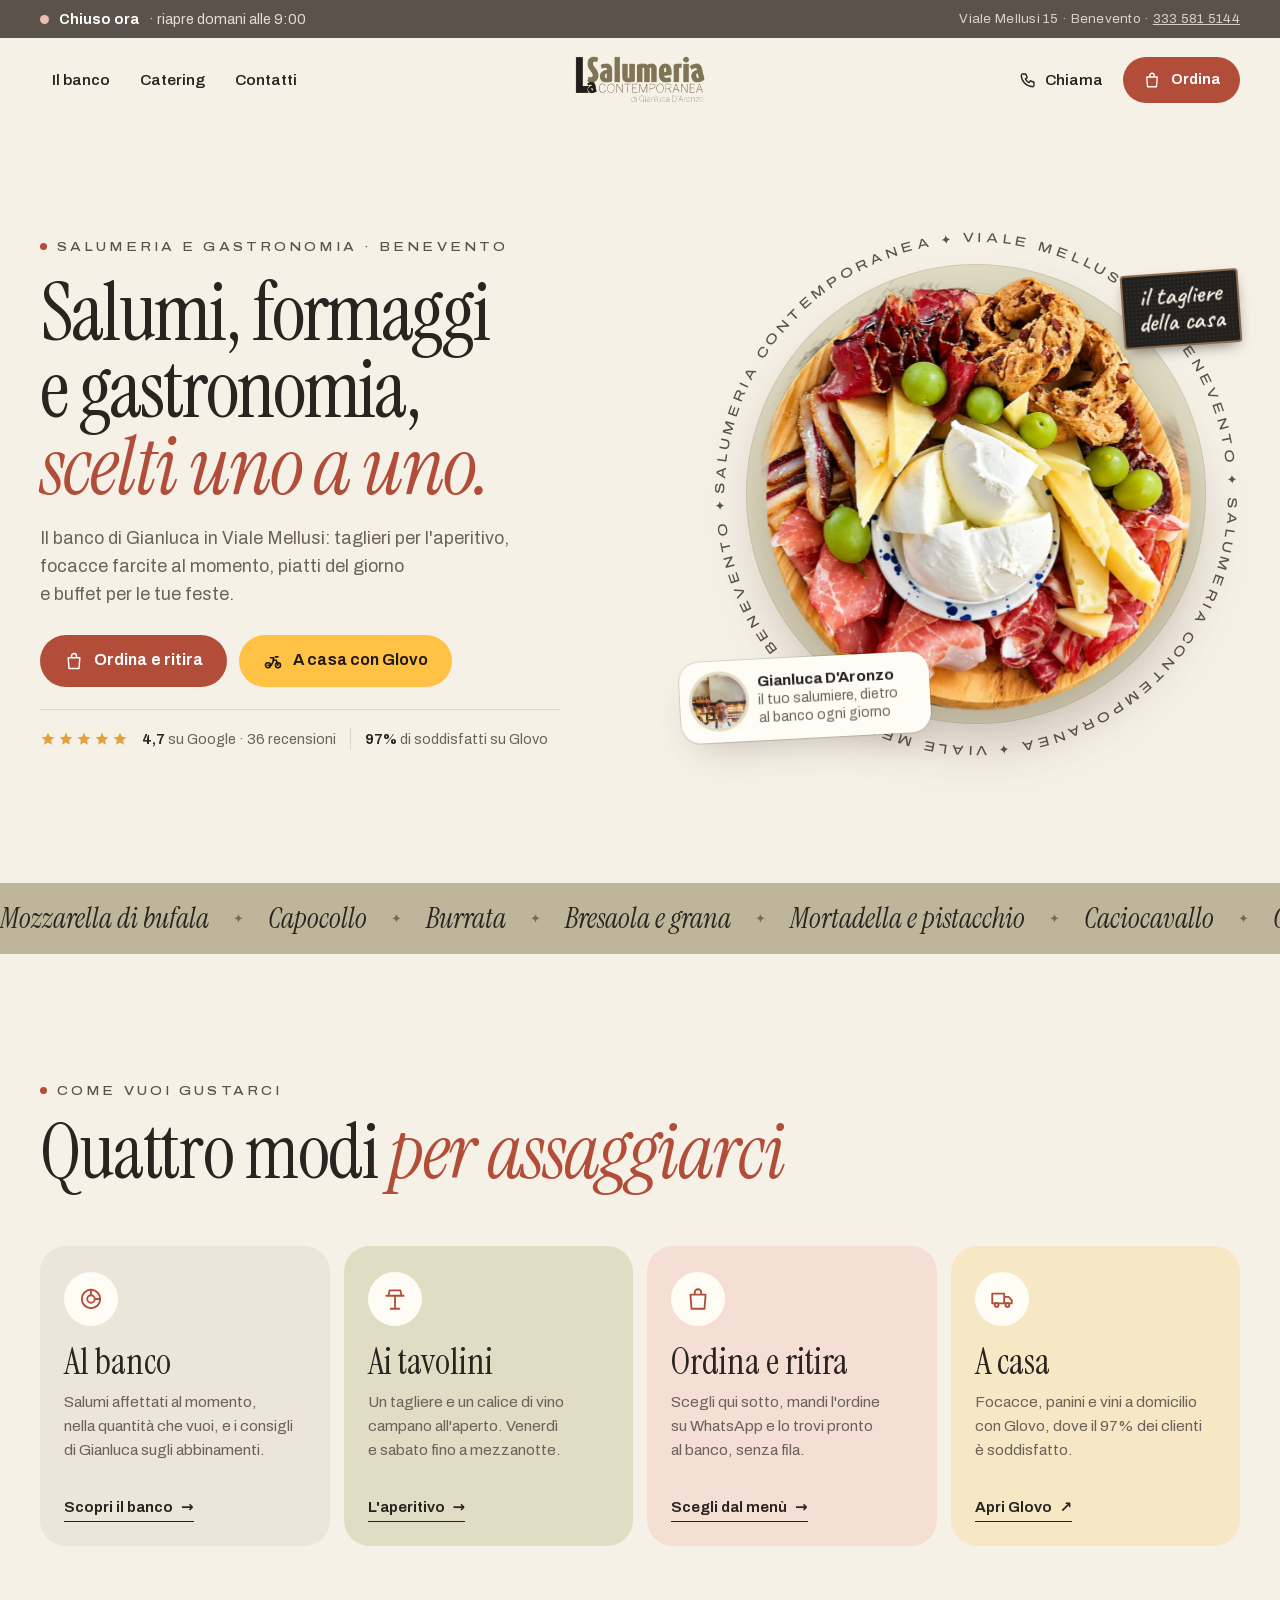
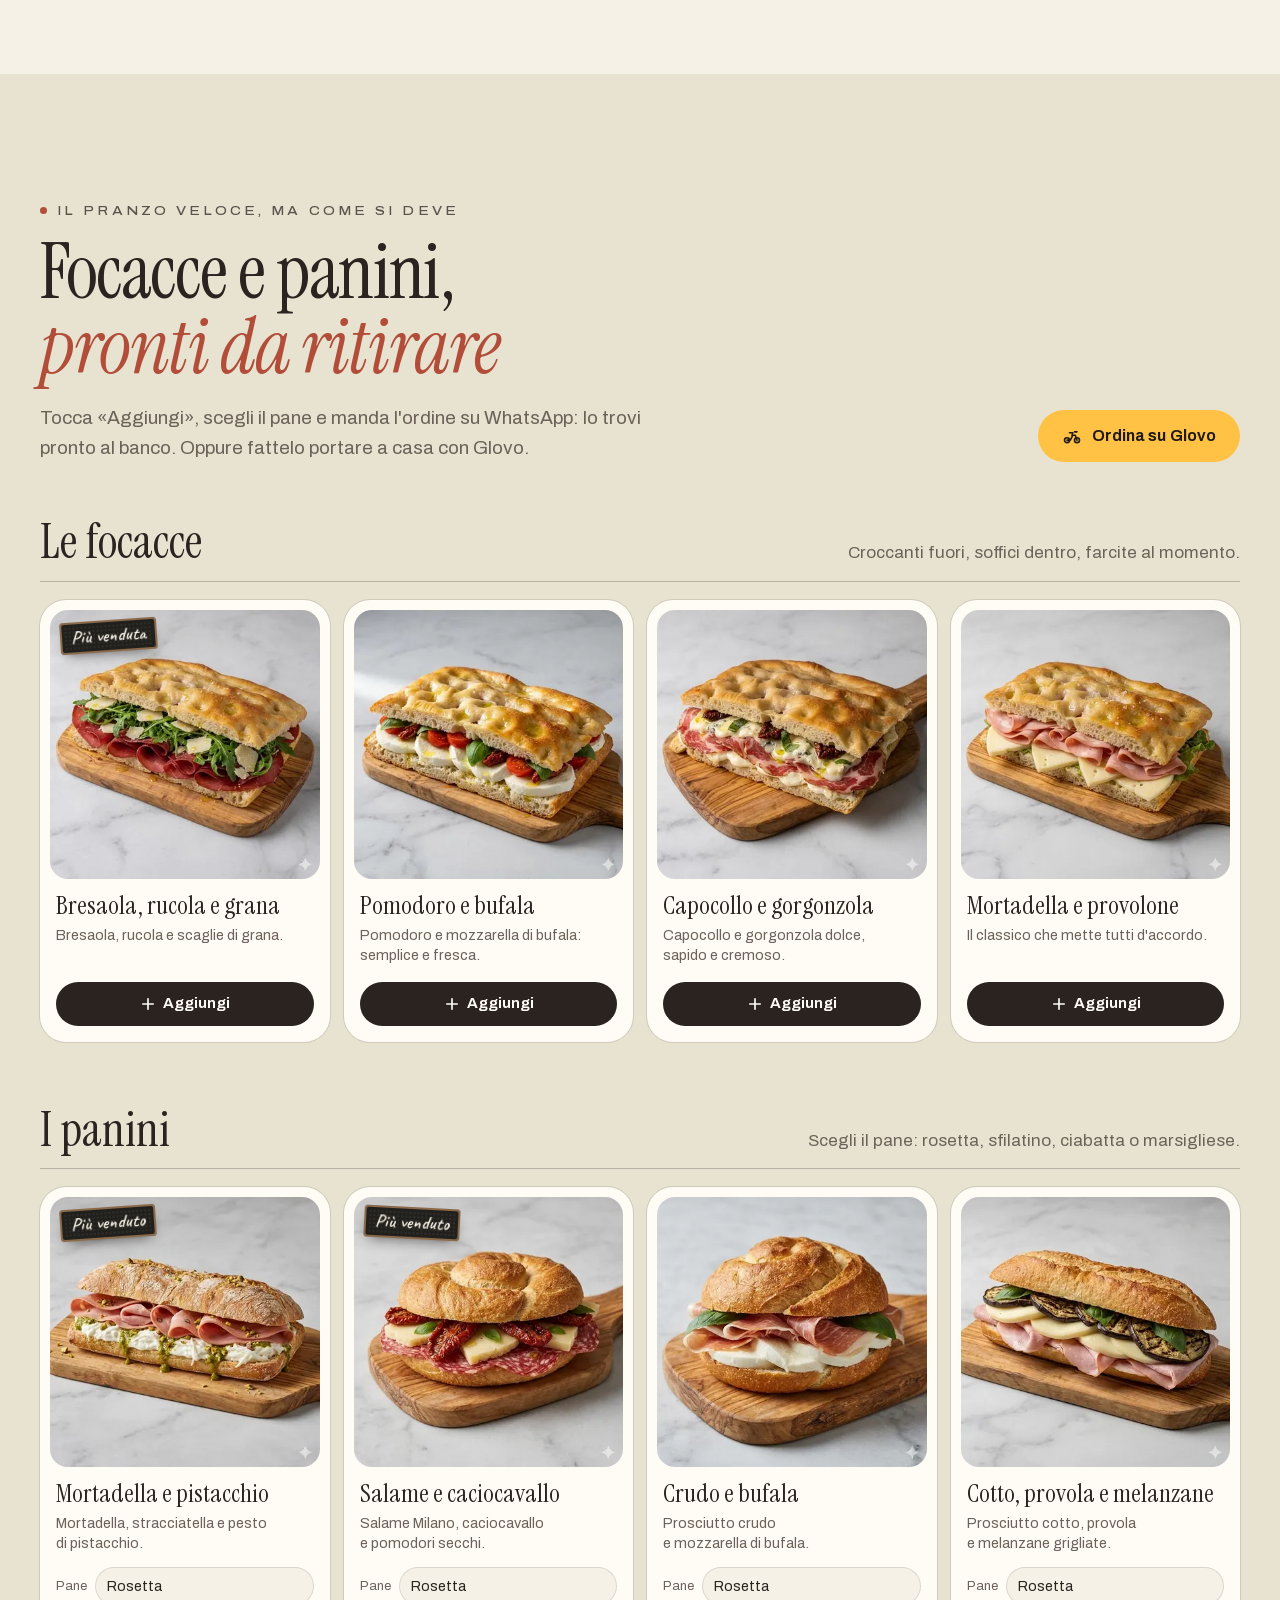
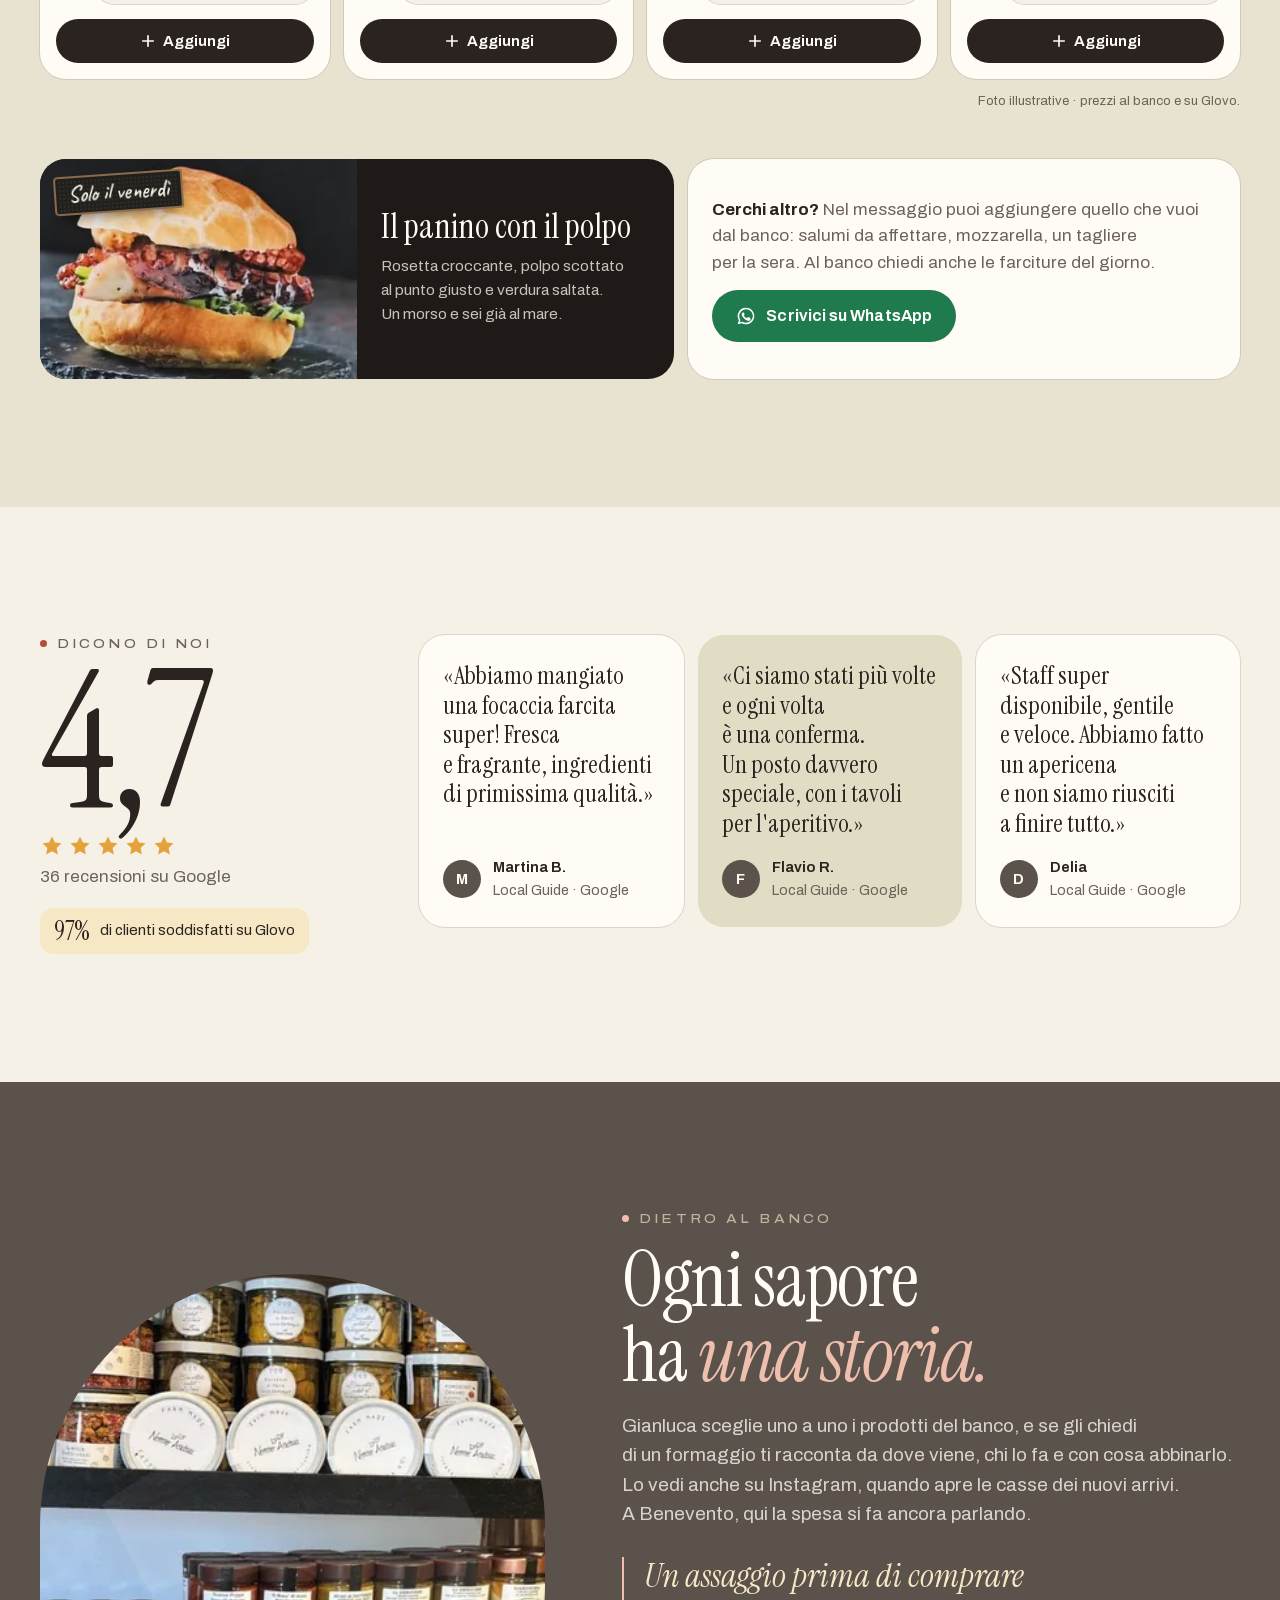
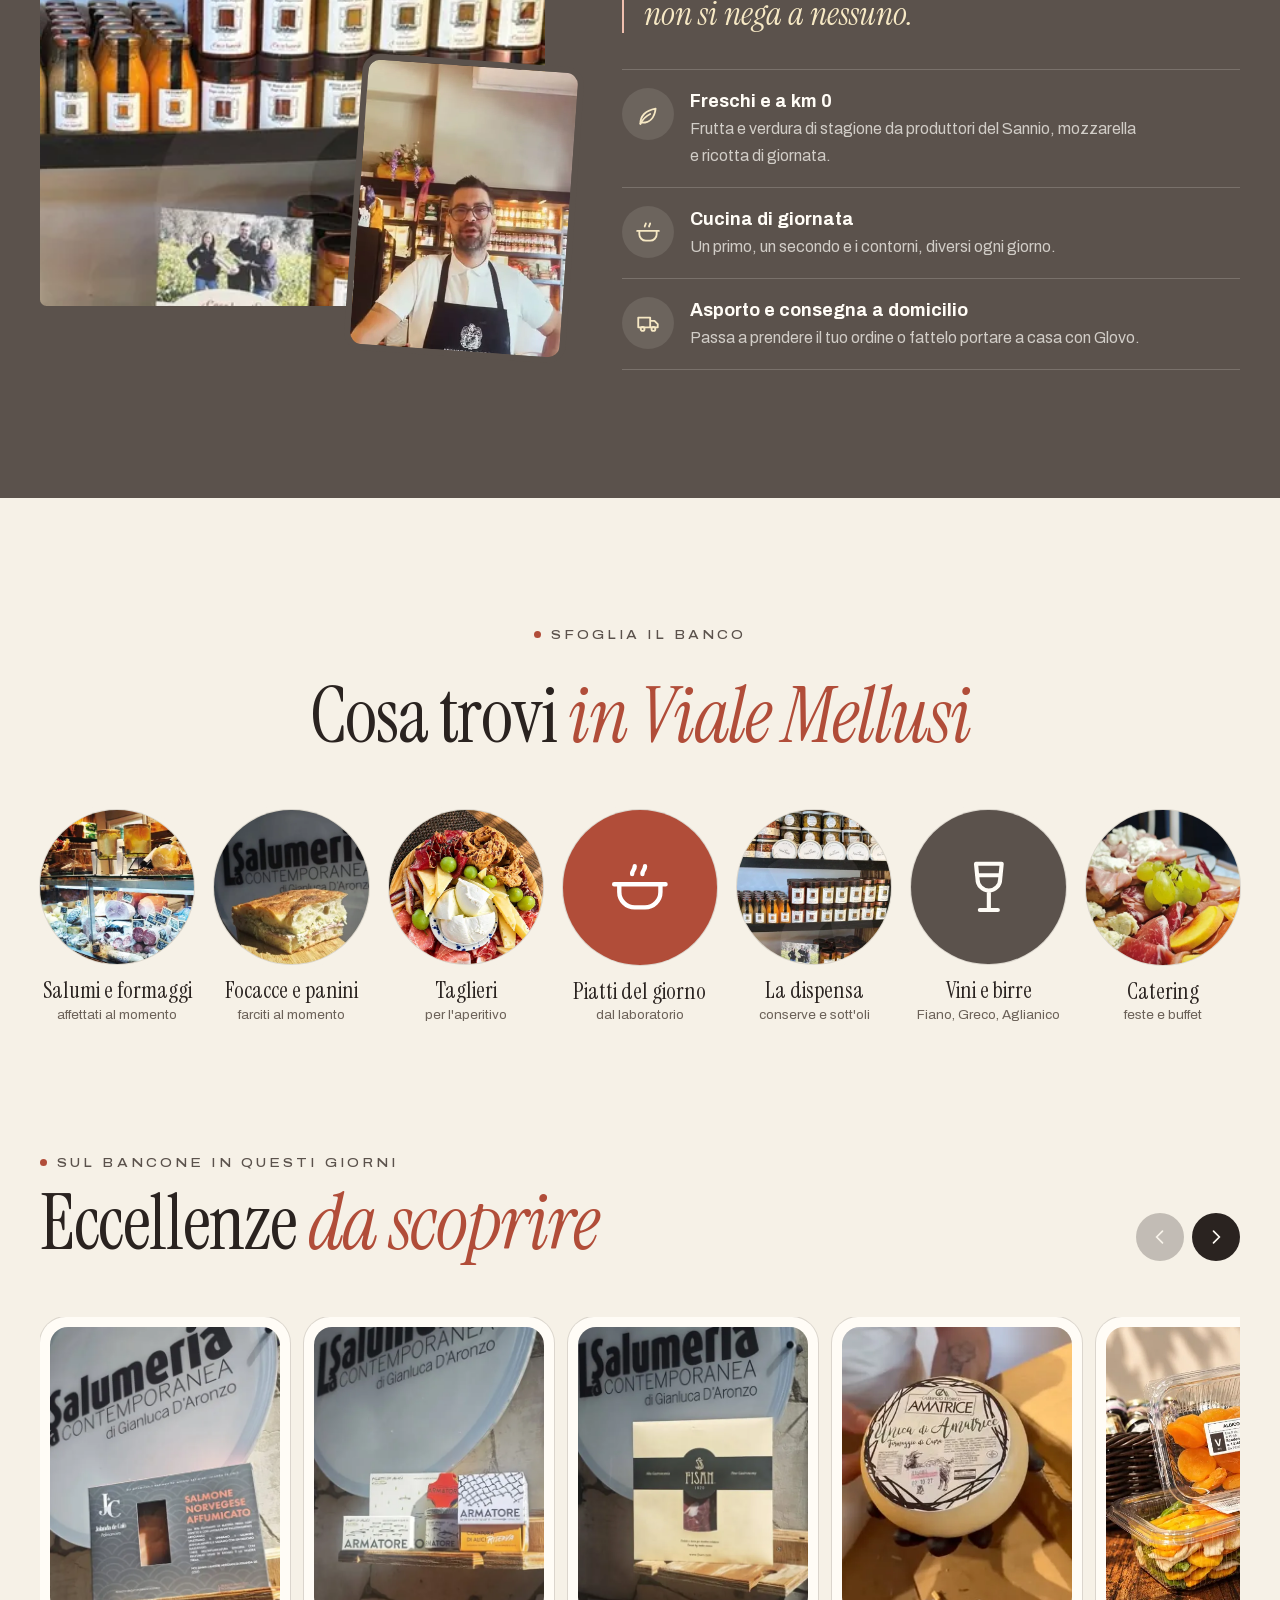
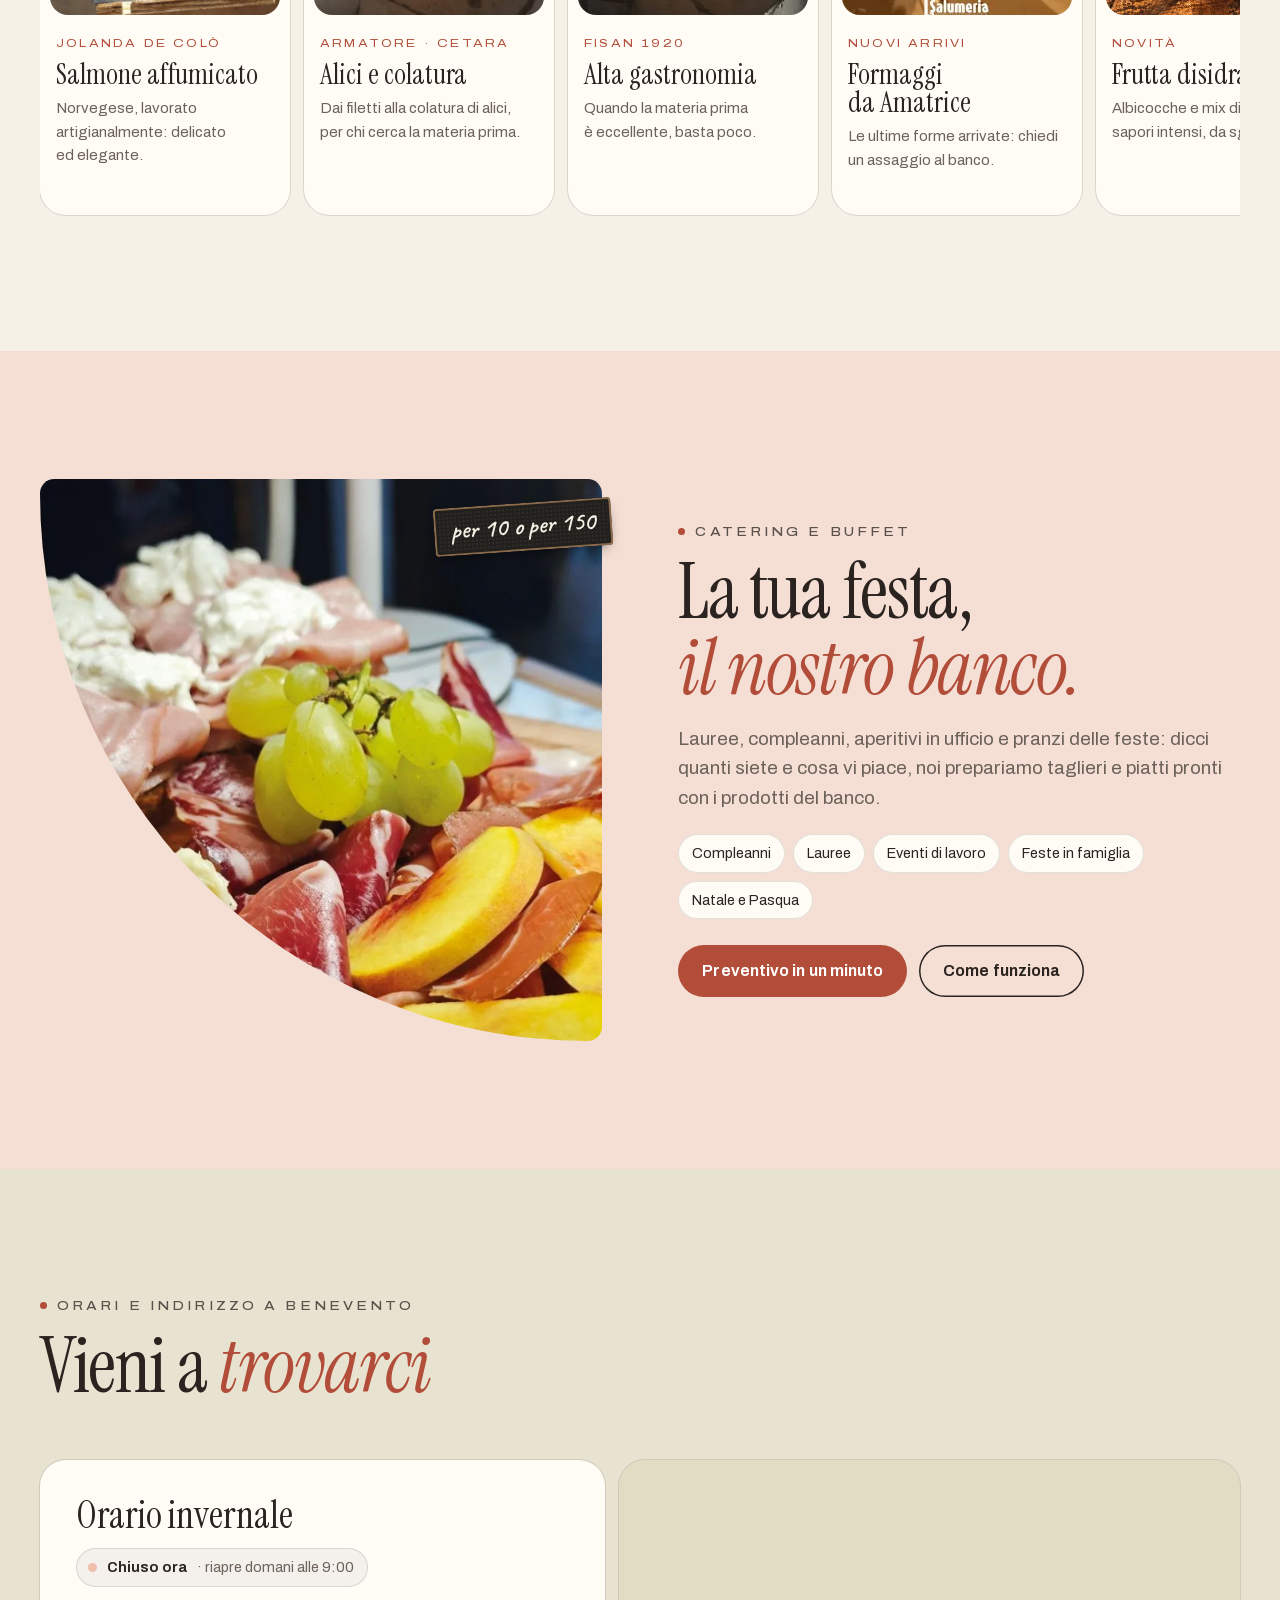
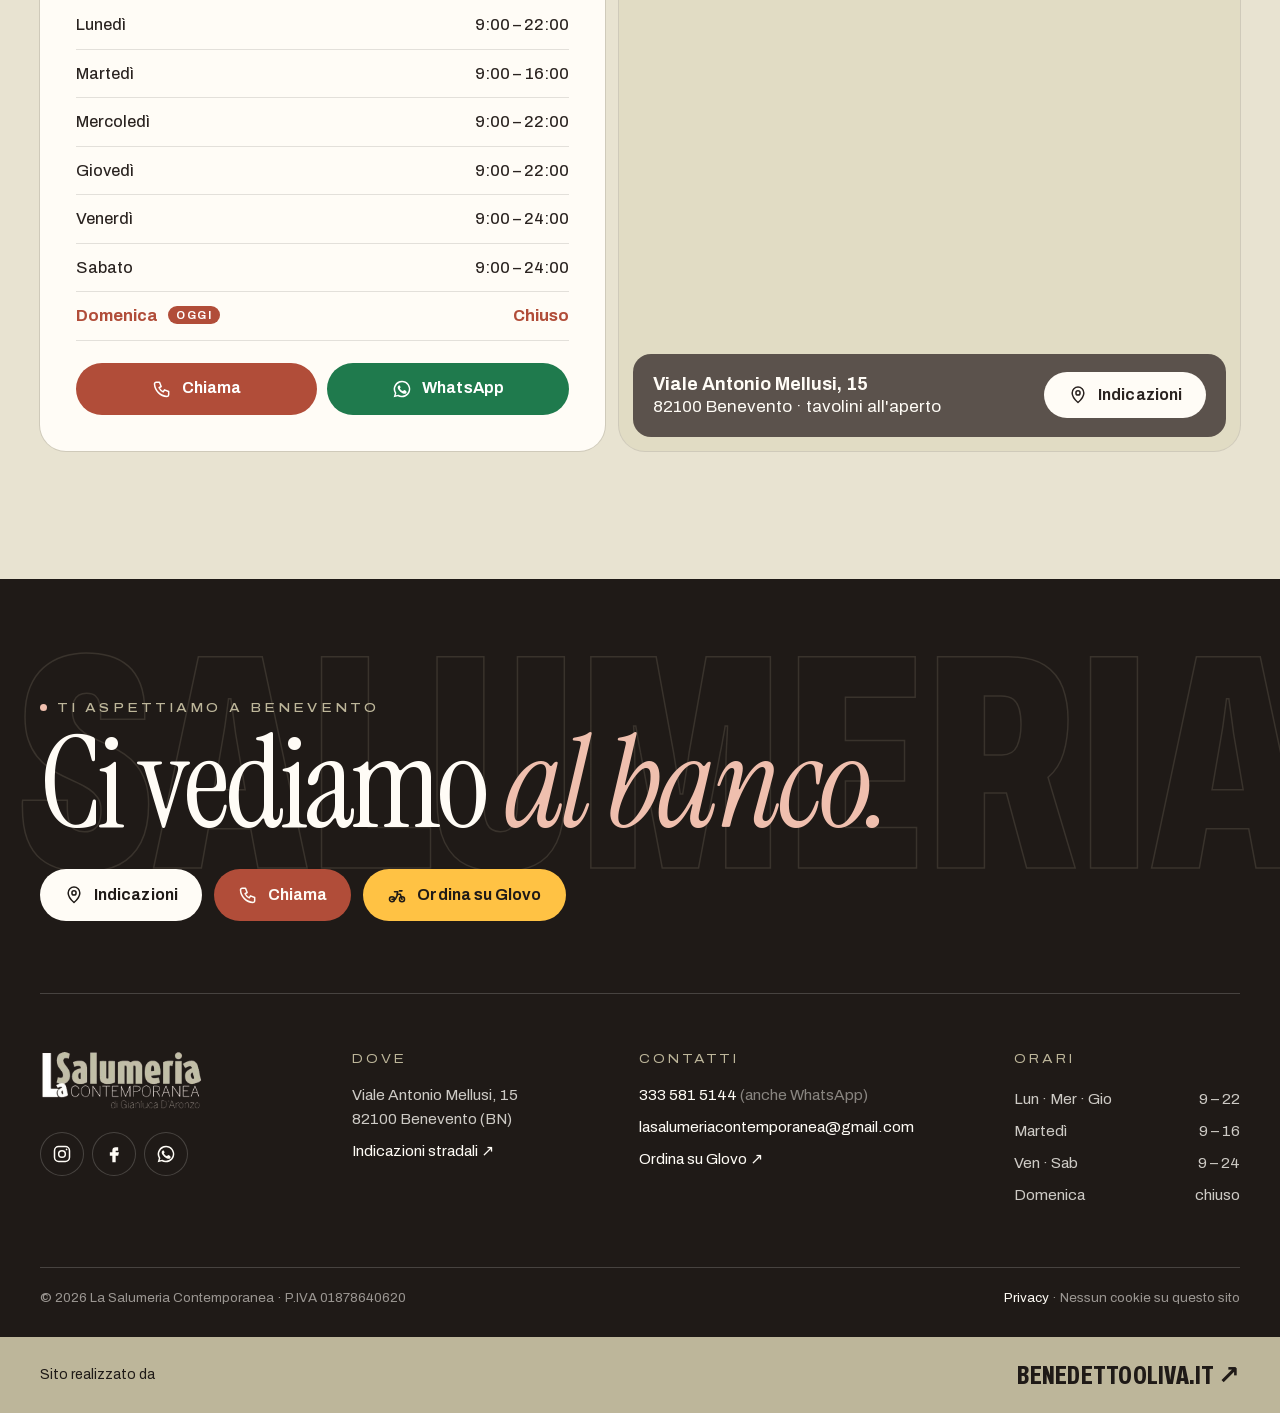
==== index.html @ b15a6ef4 "Anteprima del nuovo sito, versione 2" ====
<!doctype html> <html lang="it" class="no-js"> <head> <meta charset="utf-8"> <meta name="viewport" content="width=device-width,initial-scale=1,viewport-fit=cover"> <title>La&nbsp;Salumeria Contemporanea · Salumi, formaggi e&nbsp;gastronomia a&nbsp;Benevento</title> <meta name="description" content="Salumeria e gastronomia in Viale Mellusi 15 a Benevento: salumi e formaggi selezionati, focacce farcite al momento, taglieri per l'aperitivo, catering e buffet. Ordina e ritira, o ricevi a casa con Glovo."> <meta name="robots" content="noindex, nofollow"> <meta name="theme-color" content="#5b524c"> <meta property="og:type" content="website"> <meta property="og:locale" content="it_IT"> <meta property="og:site_name" content="La Salumeria Contemporanea"> <meta property="og:title" content="La Salumeria Contemporanea · Salumi, formaggi e gastronomia a Benevento"> <meta property="og:description" content="Salumeria e gastronomia in Viale Mellusi 15 a Benevento: salumi e formaggi selezionati, focacce farcite al momento, taglieri per l'aperitivo, catering e buffet. Ordina e ritira, o ricevi a casa con Glovo."> <meta property="og:image" content="assets/tagliere-900.webp"> <link rel="icon" href="favicon.png" type="image/png"> <link rel="apple-touch-icon" href="apple-touch-icon.png"> <link rel="preload" href="assets/archivo.woff2" as="font" type="font/woff2" crossorigin> <link rel="preload" href="assets/instrument-regular.woff2" as="font" type="font/woff2" crossorigin> <link rel="preload" href="assets/instrument-italic.woff2" as="font" type="font/woff2" crossorigin> <link rel="preload" as="image" href="assets/tagliere-tondo-1000.webp" imagesrcset="assets/tagliere-tondo-560.webp 560w, assets/tagliere-tondo-1000.webp 1000w" imagesizes="(max-width: 900px) 92vw, 620px"> <link rel="stylesheet" href="styles.css?v=2"> <script>var d=document.documentElement;d.className="js";try{sessionStorage.getItem("lsc-intro")&&!/[?&]intro=1/.test(location.search)||matchMedia("(prefers-reduced-motion: reduce)").matches||(d.className="js intro")}catch(e){}</script> <script type="application/ld+json"> {
    "@context": "https://schema.org",
    "@type": "FoodEstablishment",
    "name": "La Salumeria Contemporanea",
    "alternateName": "La Salumeria Contemporanea di Gianluca D'Aronzo",
    "description": "Salumeria e gastronomia a Benevento: salumi e formaggi selezionati, focacce farcite, taglieri per l'aperitivo, piatti del giorno, catering e buffet.",
    "image": "assets/tagliere-900.webp",
    "telephone": "+39 333 581 5144",
    "email": "lasalumeriacontemporanea@gmail.com",
    "address": { "@type": "PostalAddress", "streetAddress": "Viale Antonio Mellusi, 15", "postalCode": "82100", "addressLocality": "Benevento", "addressRegion": "BN", "addressCountry": "IT" },
    "geo": { "@type": "GeoCoordinates", "latitude": 41.128835, "longitude": 14.7864963 },
    "hasMap": "https://www.google.com/maps?cid=1117693368037025932",
    "servesCuisine": ["Salumi e formaggi", "Gastronomia", "Focacce e panini"],
    "priceRange": "€€",
    "openingHoursSpecification": [
      { "@type": "OpeningHoursSpecification", "dayOfWeek": ["Monday", "Wednesday", "Thursday"], "opens": "09:00", "closes": "22:00" },
      { "@type": "OpeningHoursSpecification", "dayOfWeek": "Tuesday", "opens": "09:00", "closes": "16:00" },
      { "@type": "OpeningHoursSpecification", "dayOfWeek": ["Friday", "Saturday"], "opens": "09:00", "closes": "23:59" }
    ],
    "sameAs": ["https://www.instagram.com/la_salumeria_contemporanea/", "https://www.facebook.com/p/La-Salumeria-Contemporanea-61577723782748/", "https://glovoapp.com/it/it/benevento/stores/la-salumeria-contemporanea-bvt"],
    "vatID": "IT01878640620"
  } </script> </head> <body> <div class="intro-velo" aria-hidden="true"> <div class="fette"><i style="--n:0"></i><i style="--n:1"></i><i style="--n:2"></i><i style="--n:3"></i><i style="--n:4"></i><i style="--n:5"></i><i style="--n:6"></i></div> <div class="scena"> <div class="lama"><img src="assets/tagliere-tondo-560.webp" width="560" height="564" alt=""></div> <p class="marchio"><span class="stretto">Salumeria</span><span class="largo">Contemporanea</span></p> </div> </div> <a class="salta" href="#contenuto">Vai al&nbsp;contenuto</a> <div class="annuncio"> <div class="contenitore annuncio-riga"> <p class="stato" data-stato>Viale Mellusi 15,&nbsp;Benevento</p> <p class="annuncio-dx">Viale Mellusi 15 · Benevento · <a href="tel:+393335815144">333 581&nbsp;5144</a></p> </div> </div> <header class="testata"> <div class="contenitore testata-riga"> <nav aria-label="Principale"><ul class="menu"><li><a href="banco.html">Il&nbsp;banco</a></li><li><a href="catering.html">Catering</a></li><li><a href="contatti.html">Contatti</a></li></ul></nav> <a class="logo" href="index.html" aria-label="La Salumeria Contemporanea, torna alla home"><img src="assets/logo-scuro.webp" width="464" height="176" alt="La Salumeria Contemporanea di Gianluca D'Aronzo"></a> <div class="testata-azioni"> <a class="testata-tel" href="tel:+393335815144"><svg viewBox="0 0 24 24" fill="none" stroke="currentColor" stroke-width="1.8" stroke-linecap="round" stroke-linejoin="round" aria-hidden="true"><path d="M5 4h4l2 5-2.5 1.5a11 11 0 0 0 5 5L15 13l5 2v4a2 2 0 0 1-2 2A16 16 0 0 1 3 6a2 2 0 0 1 2-2"/></svg><span>Chiama</span></a> <a class="btn btn-prosciutto btn-ordina" href="#ordina"><svg viewBox="0 0 24 24" fill="none" stroke="currentColor" stroke-width="1.7" stroke-linecap="round" stroke-linejoin="round" aria-hidden="true"><path d="M5 8h14l-1 13H6L5 8ZM9 8V6a3 3 0 0 1 6 0v2"/></svg>Ordina</a> <button class="apri-menu" type="button" aria-expanded="false" aria-controls="tendina" aria-label="Apri il menù"><i></i></button> </div> </div> </header> <div class="tendina" id="tendina"> <a class="voce" href="index.html">Home<small>si&nbsp;comincia</small></a><a class="voce" href="banco.html">Il&nbsp;banco<small>salumi, formaggi,&nbsp;cantina</small></a><a class="voce" href="catering.html">Catering<small>feste e&nbsp;buffet</small></a><a class="voce" href="contatti.html">Contatti<small>orari&nbsp;e&nbsp;dove</small></a> <div class="azioni"> <a class="btn btn-prosciutto" href="tel:+393335815144"><svg viewBox="0 0 24 24" fill="none" stroke="currentColor" stroke-width="1.8" stroke-linecap="round" stroke-linejoin="round" aria-hidden="true"><path d="M5 4h4l2 5-2.5 1.5a11 11 0 0 0 5 5L15 13l5 2v4a2 2 0 0 1-2 2A16 16 0 0 1 3 6a2 2 0 0 1 2-2"/></svg>Chiama 333 581 5144</a> <a class="btn btn-whatsapp" href="https://wa.me/393335815144" target="_blank" rel="noopener"><svg viewBox="0 0 24 24" fill="currentColor" aria-hidden="true"><path d="M12 2a10 10 0 0 0-8.6 15.1L2 22l5-1.3A10 10 0 1 0 12 2Zm0 18.2a8.2 8.2 0 0 1-4.2-1.2l-.3-.2-3 .8.8-2.9-.2-.3A8.2 8.2 0 1 1 12 20.2Zm4.5-6.1c-.2-.1-1.5-.7-1.7-.8-.2-.1-.4-.1-.6.1l-.8 1c-.1.2-.3.2-.5.1a6.7 6.7 0 0 1-3.3-2.9c-.3-.4.2-.4.7-1.3.1-.2 0-.3 0-.4l-.8-1.8c-.2-.5-.4-.4-.6-.4h-.5a1 1 0 0 0-.7.3 3 3 0 0 0-.9 2.2 5.2 5.2 0 0 0 1.1 2.8 11.9 11.9 0 0 0 4.6 4c1.7.7 2.3.8 3.2.7.5-.1 1.5-.6 1.7-1.2.2-.6.2-1.1.2-1.2-.1-.1-.2-.2-.5-.3Z"/></svg>Scrivici su&nbsp;WhatsApp</a> </div> </div> <main id="contenuto"> <section class="hero" aria-labelledby="titolo-hero"> <div class="contenitore hero-griglia"> <div class="hero-testa"> <p class="occhiello" data-entra style="--i:0">Salumeria e&nbsp;gastronomia ·&nbsp;Benevento</p> <h1 id="titolo-hero" data-entra style="--i:1">Salumi, formaggi e&nbsp;gastronomia, <em>scelti uno&nbsp;a&nbsp;uno.</em></h1> <p class="hero-testo" data-entra style="--i:2">Il&nbsp;banco di&nbsp;Gianluca in&nbsp;Viale Mellusi: taglieri per&nbsp;l'aperitivo, focacce farcite al&nbsp;momento, piatti del&nbsp;giorno e&nbsp;buffet per&nbsp;le&nbsp;tue&nbsp;feste.</p> <div class="hero-azioni" data-entra style="--i:3"> <a class="btn btn-prosciutto" href="#ordina"><svg viewBox="0 0 24 24" fill="none" stroke="currentColor" stroke-width="1.7" stroke-linecap="round" stroke-linejoin="round" aria-hidden="true"><path d="M5 8h14l-1 13H6L5 8ZM9 8V6a3 3 0 0 1 6 0v2"/></svg>Ordina e&nbsp;ritira</a> <a class="btn btn-glovo" href="https://glovoapp.com/it/it/benevento/stores/la-salumeria-contemporanea-bvt" target="_blank" rel="noopener"><svg viewBox="0 0 24 24" fill="none" stroke="currentColor" stroke-width="1.9" stroke-linecap="round" stroke-linejoin="round" aria-hidden="true"><circle cx="6" cy="17" r="3"/><circle cx="18" cy="17" r="3"/><path d="M6 17h4l3-6h3l2 6M9 8h4l-1 3M15 7h3"/></svg>A&nbsp;casa con&nbsp;Glovo</a> </div> <a class="hero-prova" href="#recensioni" data-entra style="--i:4"> <span class="stelline" aria-hidden="true"><svg viewBox="0 0 24 24" fill="currentColor" aria-hidden="true"><path d="m12 2.5 2.9 6 6.6.8-4.9 4.6 1.3 6.6L12 17.3l-5.9 3.2 1.3-6.6L2.5 9.3l6.6-.8Z"/></svg><svg viewBox="0 0 24 24" fill="currentColor" aria-hidden="true"><path d="m12 2.5 2.9 6 6.6.8-4.9 4.6 1.3 6.6L12 17.3l-5.9 3.2 1.3-6.6L2.5 9.3l6.6-.8Z"/></svg><svg viewBox="0 0 24 24" fill="currentColor" aria-hidden="true"><path d="m12 2.5 2.9 6 6.6.8-4.9 4.6 1.3 6.6L12 17.3l-5.9 3.2 1.3-6.6L2.5 9.3l6.6-.8Z"/></svg><svg viewBox="0 0 24 24" fill="currentColor" aria-hidden="true"><path d="m12 2.5 2.9 6 6.6.8-4.9 4.6 1.3 6.6L12 17.3l-5.9 3.2 1.3-6.6L2.5 9.3l6.6-.8Z"/></svg><svg viewBox="0 0 24 24" fill="currentColor" aria-hidden="true"><path d="m12 2.5 2.9 6 6.6.8-4.9 4.6 1.3 6.6L12 17.3l-5.9 3.2 1.3-6.6L2.5 9.3l6.6-.8Z"/></svg></span> <span><b>4,7</b> su&nbsp;Google · 36 recensioni</span> <span class="hero-prova-glovo"><b>97%</b> di&nbsp;soddisfatti su&nbsp;Glovo</span> </a> </div> <div class="hero-scena"> <div class="piatto"> <div class="piatto-giro" aria-hidden="true"> <svg viewBox="0 0 600 600"> <defs><path id="cerchio" d="M300,300 m-286,0 a286,286 0 1,1 572,0 a286,286 0 1,1 -572,0"/></defs> <text><textPath href="#cerchio" textLength="1794" lengthAdjust="spacing">Salumeria Contemporanea ✦ Viale Mellusi 15 ✦ Benevento ✦ Salumeria Contemporanea ✦ Viale Mellusi 15 ✦ Benevento ✦</textPath></text> </svg> </div> <div class="piatto-fondo" aria-hidden="true"></div> <div class="piatto-img"> <img src="assets/tagliere-tondo-1000.webp" srcset="assets/tagliere-tondo-560.webp 560w, assets/tagliere-tondo-1000.webp 1000w" sizes="(max-width: 900px) 88vw, 560px" width="1000" height="1007" alt="Tagliere rotondo con burrata, prosciutto crudo, capocollo, formaggi stagionati, uva e taralli"> </div> <span class="cartellino piatto-cartellino" aria-hidden="true">il&nbsp;tagliere<br>della&nbsp;casa</span> </div> <div class="biglietto biglietto-persona" data-entra style="--i:5"> <img src="assets/gianluca-480.webp" width="361" height="520" alt=""> <p><b>Gianluca D'Aronzo</b>il&nbsp;tuo salumiere, dietro al&nbsp;banco ogni&nbsp;giorno</p> </div> </div> </div> </section> <div class="nastro" aria-hidden="true"> <div class="nastro-traccia"> <ul><li>Mozzarella di&nbsp;bufala</li><li>Capocollo</li><li>Burrata</li><li>Bresaola&nbsp;e&nbsp;grana</li><li>Mortadella e&nbsp;pistacchio</li><li>Caciocavallo</li><li>Colatura di&nbsp;alici</li><li>Salmone&nbsp;affumicato</li><li>Taralli</li><li>Fiano di&nbsp;Avellino</li><li>Aglianico</li><li>Focacce&nbsp;farcite</li></ul> <ul><li>Mozzarella di&nbsp;bufala</li><li>Capocollo</li><li>Burrata</li><li>Bresaola&nbsp;e&nbsp;grana</li><li>Mortadella e&nbsp;pistacchio</li><li>Caciocavallo</li><li>Colatura di&nbsp;alici</li><li>Salmone&nbsp;affumicato</li><li>Taralli</li><li>Fiano di&nbsp;Avellino</li><li>Aglianico</li><li>Focacce&nbsp;farcite</li></ul> </div> </div> <section class="sezione" aria-labelledby="titolo-modi"> <div class="contenitore"> <div class="testa-sezione" data-comparsa> <div> <p class="occhiello">Come vuoi&nbsp;gustarci</p> <h2 class="titolo" id="titolo-modi">Quattro modi <em>per&nbsp;assaggiarci</em></h2> </div> </div> <div class="modi"> <a class="modo t-pietra" href="banco.html" data-comparsa> <span class="modo-ico"><svg viewBox="0 0 24 24" fill="none" stroke="currentColor" stroke-width="1.7" stroke-linecap="round" stroke-linejoin="round" aria-hidden="true"><circle cx="12" cy="12" r="8.5"/><circle cx="12" cy="12" r="3.5"/><path d="M12 3.5v5M20.5 12h-5"/></svg></span> <h3>Al&nbsp;banco</h3> <p>Salumi affettati al&nbsp;momento, nella&nbsp;quantità che vuoi, e&nbsp;i&nbsp;consigli di&nbsp;Gianluca sugli&nbsp;abbinamenti.</p> <span class="link-freccia">Scopri il&nbsp;banco <span>→</span></span> </a> <a class="modo t-salvia" href="banco.html#aperitivo" data-comparsa style="--ritardo:.06s"> <span class="modo-ico"><svg viewBox="0 0 24 24" fill="none" stroke="currentColor" stroke-width="1.7" stroke-linecap="round" stroke-linejoin="round" aria-hidden="true"><path d="M4 9h16M12 9v12M8 21h8M6 9l1-5h10l1 5"/></svg></span> <h3>Ai&nbsp;tavolini</h3> <p>Un&nbsp;tagliere e&nbsp;un&nbsp;calice di&nbsp;vino campano all'aperto. Venerdì e&nbsp;sabato fino a&nbsp;mezzanotte.</p> <span class="link-freccia">L'aperitivo <span>→</span></span> </a> <a class="modo t-rosa" href="#ordina" data-comparsa style="--ritardo:.12s"> <span class="modo-ico"><svg viewBox="0 0 24 24" fill="none" stroke="currentColor" stroke-width="1.7" stroke-linecap="round" stroke-linejoin="round" aria-hidden="true"><path d="M5 8h14l-1 13H6L5 8ZM9 8V6a3 3 0 0 1 6 0v2"/></svg></span> <h3>Ordina e&nbsp;ritira</h3> <p>Scegli qui sotto, mandi l'ordine su&nbsp;WhatsApp e&nbsp;lo&nbsp;trovi pronto al&nbsp;banco, senza&nbsp;fila.</p> <span class="link-freccia">Scegli dal&nbsp;menù <span>→</span></span> </a> <a class="modo t-burro" href="https://glovoapp.com/it/it/benevento/stores/la-salumeria-contemporanea-bvt" target="_blank" rel="noopener" data-comparsa style="--ritardo:.18s"> <span class="modo-ico"><svg viewBox="0 0 24 24" fill="none" stroke="currentColor" stroke-width="1.7" stroke-linecap="round" stroke-linejoin="round" aria-hidden="true"><path d="M3 7h11v9H3zM14 10h4l3 3v3h-7"/><circle cx="7" cy="17.5" r="1.8"/><circle cx="17" cy="17.5" r="1.8"/></svg></span> <h3>A&nbsp;casa</h3> <p>Focacce, panini e&nbsp;vini a&nbsp;domicilio con&nbsp;Glovo, dove il&nbsp;97% dei&nbsp;clienti è&nbsp;soddisfatto.</p> <span class="link-freccia">Apri Glovo <span>↗</span></span> </a> </div> </div> </section> <section class="sezione salvia" id="ordina" aria-labelledby="titolo-focacce"> <div class="contenitore"> <div class="testa-sezione"> <div data-comparsa> <p class="occhiello">Il&nbsp;pranzo veloce, ma come&nbsp;si&nbsp;deve</p> <h2 class="titolo" id="titolo-focacce">Focacce e&nbsp;panini, <em>pronti da&nbsp;ritirare</em></h2> <p class="intro-testo">Tocca «Aggiungi», scegli il&nbsp;pane e&nbsp;manda l'ordine su&nbsp;WhatsApp: lo&nbsp;trovi pronto al&nbsp;banco. Oppure fattelo portare a&nbsp;casa con&nbsp;Glovo.</p> </div> <a class="btn btn-glovo" href="https://glovoapp.com/it/it/benevento/stores/la-salumeria-contemporanea-bvt" target="_blank" rel="noopener" data-comparsa><svg viewBox="0 0 24 24" fill="none" stroke="currentColor" stroke-width="1.9" stroke-linecap="round" stroke-linejoin="round" aria-hidden="true"><circle cx="6" cy="17" r="3"/><circle cx="18" cy="17" r="3"/><path d="M6 17h4l3-6h3l2 6M9 8h4l-1 3M15 7h3"/></svg>Ordina su&nbsp;Glovo</a> </div> <div class="menu-gruppo"> <div class="menu-gruppo-testa" data-comparsa> <h3>Le&nbsp;focacce</h3> <p>Croccanti fuori, soffici dentro, farcite al&nbsp;momento.</p> </div> <div class="menu-griglia"> <article class="voce-menu" data-id="fo-bresaola" data-voce="Focaccia bresaola, rucola e grana" data-comparsa style="--ritardo:0.00s"> <div class="foto"><span class="tag">Più venduta</span><img src="assets/fo-bresaola-400.webp" srcset="assets/fo-bresaola-400.webp 400w, assets/fo-bresaola-720.webp 720w" sizes="(max-width: 900px) 46vw, 280px" width="400" height="400" alt="" loading="lazy"></div> <div class="voce-testo"> <h4>Bresaola, rucola e&nbsp;grana</h4><p>Bresaola, rucola e&nbsp;scaglie di&nbsp;grana.</p> <div class="quanti"> <button type="button" class="meno" aria-label="Togli un focaccia Bresaola, rucola e grana"><svg viewBox="0 0 24 24" width="18" height="18" fill="none" stroke="currentColor" stroke-width="2.2" stroke-linecap="round" aria-hidden="true"><path d="M5 12h14"/></svg></button> <output aria-live="polite">0</output> <button type="button" class="piu" aria-label="Aggiungi focaccia Bresaola, rucola e grana all'ordine"><svg viewBox="0 0 24 24" width="18" height="18" fill="none" stroke="currentColor" stroke-width="2.2" stroke-linecap="round" aria-hidden="true"><path d="M12 5v14M5 12h14"/></svg><span>Aggiungi</span></button> </div> </div> </article> <article class="voce-menu" data-id="fo-bufala" data-voce="Focaccia pomodoro e bufala" data-comparsa style="--ritardo:0.06s"> <div class="foto"><img src="assets/fo-bufala-400.webp" srcset="assets/fo-bufala-400.webp 400w, assets/fo-bufala-720.webp 720w" sizes="(max-width: 900px) 46vw, 280px" width="400" height="400" alt="" loading="lazy"></div> <div class="voce-testo"> <h4>Pomodoro e&nbsp;bufala</h4><p>Pomodoro e&nbsp;mozzarella di&nbsp;bufala: semplice e&nbsp;fresca.</p> <div class="quanti"> <button type="button" class="meno" aria-label="Togli un focaccia Pomodoro e bufala"><svg viewBox="0 0 24 24" width="18" height="18" fill="none" stroke="currentColor" stroke-width="2.2" stroke-linecap="round" aria-hidden="true"><path d="M5 12h14"/></svg></button> <output aria-live="polite">0</output> <button type="button" class="piu" aria-label="Aggiungi focaccia Pomodoro e bufala all'ordine"><svg viewBox="0 0 24 24" width="18" height="18" fill="none" stroke="currentColor" stroke-width="2.2" stroke-linecap="round" aria-hidden="true"><path d="M12 5v14M5 12h14"/></svg><span>Aggiungi</span></button> </div> </div> </article> <article class="voce-menu" data-id="fo-capocollo" data-voce="Focaccia capocollo e gorgonzola" data-comparsa style="--ritardo:0.12s"> <div class="foto"><img src="assets/fo-capocollo-400.webp" srcset="assets/fo-capocollo-400.webp 400w, assets/fo-capocollo-720.webp 720w" sizes="(max-width: 900px) 46vw, 280px" width="400" height="400" alt="" loading="lazy"></div> <div class="voce-testo"> <h4>Capocollo e&nbsp;gorgonzola</h4><p>Capocollo e&nbsp;gorgonzola dolce, sapido e&nbsp;cremoso.</p> <div class="quanti"> <button type="button" class="meno" aria-label="Togli un focaccia Capocollo e gorgonzola"><svg viewBox="0 0 24 24" width="18" height="18" fill="none" stroke="currentColor" stroke-width="2.2" stroke-linecap="round" aria-hidden="true"><path d="M5 12h14"/></svg></button> <output aria-live="polite">0</output> <button type="button" class="piu" aria-label="Aggiungi focaccia Capocollo e gorgonzola all'ordine"><svg viewBox="0 0 24 24" width="18" height="18" fill="none" stroke="currentColor" stroke-width="2.2" stroke-linecap="round" aria-hidden="true"><path d="M12 5v14M5 12h14"/></svg><span>Aggiungi</span></button> </div> </div> </article> <article class="voce-menu" data-id="fo-mortadella" data-voce="Focaccia mortadella e provolone" data-comparsa style="--ritardo:0.18s"> <div class="foto"><img src="assets/fo-mortadella-400.webp" srcset="assets/fo-mortadella-400.webp 400w, assets/fo-mortadella-720.webp 720w" sizes="(max-width: 900px) 46vw, 280px" width="400" height="400" alt="" loading="lazy"></div> <div class="voce-testo"> <h4>Mortadella e&nbsp;provolone</h4><p>Il&nbsp;classico che mette tutti&nbsp;d'accordo.</p> <div class="quanti"> <button type="button" class="meno" aria-label="Togli un focaccia Mortadella e provolone"><svg viewBox="0 0 24 24" width="18" height="18" fill="none" stroke="currentColor" stroke-width="2.2" stroke-linecap="round" aria-hidden="true"><path d="M5 12h14"/></svg></button> <output aria-live="polite">0</output> <button type="button" class="piu" aria-label="Aggiungi focaccia Mortadella e provolone all'ordine"><svg viewBox="0 0 24 24" width="18" height="18" fill="none" stroke="currentColor" stroke-width="2.2" stroke-linecap="round" aria-hidden="true"><path d="M12 5v14M5 12h14"/></svg><span>Aggiungi</span></button> </div> </div> </article> </div> </div> <div class="menu-gruppo"> <div class="menu-gruppo-testa" data-comparsa> <h3>I&nbsp;panini</h3> <p>Scegli il&nbsp;pane: rosetta, sfilatino, ciabatta o&nbsp;marsigliese.</p> </div> <div class="menu-griglia"> <article class="voce-menu" data-id="pa-pistacchio" data-voce="Panino mortadella e pistacchio" data-comparsa style="--ritardo:0.00s"> <div class="foto"><span class="tag">Più venduto</span><img src="assets/pa-pistacchio-400.webp" srcset="assets/pa-pistacchio-400.webp 400w, assets/pa-pistacchio-720.webp 720w" sizes="(max-width: 900px) 46vw, 280px" width="400" height="400" alt="" loading="lazy"></div> <div class="voce-testo"> <h4>Mortadella e&nbsp;pistacchio</h4><p>Mortadella, stracciatella e&nbsp;pesto di&nbsp;pistacchio.</p> <label class="scegli-pane"><span>Pane</span><select data-pane aria-label="Pane per Mortadella e pistacchio"><option>Rosetta</option><option>Sfilatino</option><option>Ciabatta</option><option>Marsigliese</option></select></label> <div class="quanti"> <button type="button" class="meno" aria-label="Togli un panino Mortadella e pistacchio"><svg viewBox="0 0 24 24" width="18" height="18" fill="none" stroke="currentColor" stroke-width="2.2" stroke-linecap="round" aria-hidden="true"><path d="M5 12h14"/></svg></button> <output aria-live="polite">0</output> <button type="button" class="piu" aria-label="Aggiungi panino Mortadella e pistacchio all'ordine"><svg viewBox="0 0 24 24" width="18" height="18" fill="none" stroke="currentColor" stroke-width="2.2" stroke-linecap="round" aria-hidden="true"><path d="M12 5v14M5 12h14"/></svg><span>Aggiungi</span></button> </div> </div> </article> <article class="voce-menu" data-id="pa-salame" data-voce="Panino salame e caciocavallo" data-comparsa style="--ritardo:0.06s"> <div class="foto"><span class="tag">Più venduto</span><img src="assets/pa-salame-400.webp" srcset="assets/pa-salame-400.webp 400w, assets/pa-salame-720.webp 720w" sizes="(max-width: 900px) 46vw, 280px" width="400" height="400" alt="" loading="lazy"></div> <div class="voce-testo"> <h4>Salame e&nbsp;caciocavallo</h4><p>Salame Milano, caciocavallo e&nbsp;pomodori&nbsp;secchi.</p> <label class="scegli-pane"><span>Pane</span><select data-pane aria-label="Pane per Salame e caciocavallo"><option>Rosetta</option><option>Sfilatino</option><option>Ciabatta</option><option>Marsigliese</option></select></label> <div class="quanti"> <button type="button" class="meno" aria-label="Togli un panino Salame e caciocavallo"><svg viewBox="0 0 24 24" width="18" height="18" fill="none" stroke="currentColor" stroke-width="2.2" stroke-linecap="round" aria-hidden="true"><path d="M5 12h14"/></svg></button> <output aria-live="polite">0</output> <button type="button" class="piu" aria-label="Aggiungi panino Salame e caciocavallo all'ordine"><svg viewBox="0 0 24 24" width="18" height="18" fill="none" stroke="currentColor" stroke-width="2.2" stroke-linecap="round" aria-hidden="true"><path d="M12 5v14M5 12h14"/></svg><span>Aggiungi</span></button> </div> </div> </article> <article class="voce-menu" data-id="pa-crudo" data-voce="Panino crudo e bufala" data-comparsa style="--ritardo:0.12s"> <div class="foto"><img src="assets/pa-crudo-400.webp" srcset="assets/pa-crudo-400.webp 400w, assets/pa-crudo-720.webp 720w" sizes="(max-width: 900px) 46vw, 280px" width="400" height="400" alt="" loading="lazy"></div> <div class="voce-testo"> <h4>Crudo e&nbsp;bufala</h4><p>Prosciutto crudo e&nbsp;mozzarella di&nbsp;bufala.</p> <label class="scegli-pane"><span>Pane</span><select data-pane aria-label="Pane per Crudo e bufala"><option>Rosetta</option><option>Sfilatino</option><option>Ciabatta</option><option>Marsigliese</option></select></label> <div class="quanti"> <button type="button" class="meno" aria-label="Togli un panino Crudo e bufala"><svg viewBox="0 0 24 24" width="18" height="18" fill="none" stroke="currentColor" stroke-width="2.2" stroke-linecap="round" aria-hidden="true"><path d="M5 12h14"/></svg></button> <output aria-live="polite">0</output> <button type="button" class="piu" aria-label="Aggiungi panino Crudo e bufala all'ordine"><svg viewBox="0 0 24 24" width="18" height="18" fill="none" stroke="currentColor" stroke-width="2.2" stroke-linecap="round" aria-hidden="true"><path d="M12 5v14M5 12h14"/></svg><span>Aggiungi</span></button> </div> </div> </article> <article class="voce-menu" data-id="pa-cotto" data-voce="Panino cotto, provola e melanzane" data-comparsa style="--ritardo:0.18s"> <div class="foto"><img src="assets/pa-cotto-400.webp" srcset="assets/pa-cotto-400.webp 400w, assets/pa-cotto-720.webp 720w" sizes="(max-width: 900px) 46vw, 280px" width="400" height="400" alt="" loading="lazy"></div> <div class="voce-testo"> <h4>Cotto, provola e&nbsp;melanzane</h4><p>Prosciutto cotto, provola e&nbsp;melanzane&nbsp;grigliate.</p> <label class="scegli-pane"><span>Pane</span><select data-pane aria-label="Pane per Cotto, provola e melanzane"><option>Rosetta</option><option>Sfilatino</option><option>Ciabatta</option><option>Marsigliese</option></select></label> <div class="quanti"> <button type="button" class="meno" aria-label="Togli un panino Cotto, provola e melanzane"><svg viewBox="0 0 24 24" width="18" height="18" fill="none" stroke="currentColor" stroke-width="2.2" stroke-linecap="round" aria-hidden="true"><path d="M5 12h14"/></svg></button> <output aria-live="polite">0</output> <button type="button" class="piu" aria-label="Aggiungi panino Cotto, provola e melanzane all'ordine"><svg viewBox="0 0 24 24" width="18" height="18" fill="none" stroke="currentColor" stroke-width="2.2" stroke-linecap="round" aria-hidden="true"><path d="M12 5v14M5 12h14"/></svg><span>Aggiungi</span></button> </div> </div> </article> </div> </div> <p class="nota-foto">Foto illustrative · prezzi al&nbsp;banco e&nbsp;su&nbsp;Glovo.</p> <div class="menu-extra"> <article class="speciale" data-comparsa> <span class="bollino">Solo il&nbsp;venerdì</span> <img src="assets/panino-polpo-480.webp" width="437" height="265" alt="Panino con il polpo nella rosetta, servito su una lastra di ardesia" loading="lazy"> <div> <h3>Il&nbsp;panino con&nbsp;il&nbsp;polpo</h3> <p>Rosetta croccante, polpo scottato al&nbsp;punto giusto e&nbsp;verdura saltata. Un&nbsp;morso e&nbsp;sei già&nbsp;al&nbsp;mare.</p> </div> </article> <div class="nota-menu" data-comparsa style="--ritardo:.08s"> <p><b>Cerchi altro?</b> Nel&nbsp;messaggio puoi aggiungere quello che vuoi dal&nbsp;banco: salumi da&nbsp;affettare, mozzarella, un&nbsp;tagliere per&nbsp;la&nbsp;sera. Al&nbsp;banco chiedi anche le&nbsp;farciture del&nbsp;giorno.</p> <div class="azioni-menu"> <a class="btn btn-whatsapp" href="https://wa.me/393335815144?text=Ciao!%20Vorrei%20ordinare%20da%20ritirare%3A%20" target="_blank" rel="noopener"><svg viewBox="0 0 24 24" fill="currentColor" aria-hidden="true"><path d="M12 2a10 10 0 0 0-8.6 15.1L2 22l5-1.3A10 10 0 1 0 12 2Zm0 18.2a8.2 8.2 0 0 1-4.2-1.2l-.3-.2-3 .8.8-2.9-.2-.3A8.2 8.2 0 1 1 12 20.2Zm4.5-6.1c-.2-.1-1.5-.7-1.7-.8-.2-.1-.4-.1-.6.1l-.8 1c-.1.2-.3.2-.5.1a6.7 6.7 0 0 1-3.3-2.9c-.3-.4.2-.4.7-1.3.1-.2 0-.3 0-.4l-.8-1.8c-.2-.5-.4-.4-.6-.4h-.5a1 1 0 0 0-.7.3 3 3 0 0 0-.9 2.2 5.2 5.2 0 0 0 1.1 2.8 11.9 11.9 0 0 0 4.6 4c1.7.7 2.3.8 3.2.7.5-.1 1.5-.6 1.7-1.2.2-.6.2-1.1.2-1.2-.1-.1-.2-.2-.5-.3Z"/></svg>Scrivici su&nbsp;WhatsApp</a> </div> </div> </div> </div> </section> <section class="sezione" id="recensioni" aria-labelledby="titolo-voti"> <div class="contenitore voti"> <div class="voto-grande" data-comparsa> <div> <p class="occhiello">Dicono&nbsp;di&nbsp;noi</p> <h2 class="sr" id="titolo-voti">Le&nbsp;recensioni</h2> <div class="numero" aria-label="4,7 su 5">4,7</div> <div class="stelle" aria-hidden="true"><svg viewBox="0 0 24 24" fill="currentColor" aria-hidden="true"><path d="m12 2.5 2.9 6 6.6.8-4.9 4.6 1.3 6.6L12 17.3l-5.9 3.2 1.3-6.6L2.5 9.3l6.6-.8Z"/></svg><svg viewBox="0 0 24 24" fill="currentColor" aria-hidden="true"><path d="m12 2.5 2.9 6 6.6.8-4.9 4.6 1.3 6.6L12 17.3l-5.9 3.2 1.3-6.6L2.5 9.3l6.6-.8Z"/></svg><svg viewBox="0 0 24 24" fill="currentColor" aria-hidden="true"><path d="m12 2.5 2.9 6 6.6.8-4.9 4.6 1.3 6.6L12 17.3l-5.9 3.2 1.3-6.6L2.5 9.3l6.6-.8Z"/></svg><svg viewBox="0 0 24 24" fill="currentColor" aria-hidden="true"><path d="m12 2.5 2.9 6 6.6.8-4.9 4.6 1.3 6.6L12 17.3l-5.9 3.2 1.3-6.6L2.5 9.3l6.6-.8Z"/></svg><svg viewBox="0 0 24 24" fill="currentColor" aria-hidden="true"><path d="m12 2.5 2.9 6 6.6.8-4.9 4.6 1.3 6.6L12 17.3l-5.9 3.2 1.3-6.6L2.5 9.3l6.6-.8Z"/></svg></div> <p>36 recensioni su&nbsp;Google</p> </div> <p class="glovo-voto"><b>97%</b> di&nbsp;clienti soddisfatti su&nbsp;Glovo</p> </div> <div class="recensioni"> <figure class="recensione" data-comparsa> <blockquote>«Abbiamo mangiato una&nbsp;focaccia farcita super! Fresca e&nbsp;fragrante, ingredienti di&nbsp;primissima&nbsp;qualità.»</blockquote> <figcaption><i>M</i><span><b>Martina B.</b>Local Guide ·&nbsp;Google</span></figcaption> </figure> <figure class="recensione" data-comparsa style="--ritardo:.08s"> <blockquote>«Ci&nbsp;siamo stati più volte e&nbsp;ogni volta è&nbsp;una&nbsp;conferma. Un&nbsp;posto davvero speciale, con&nbsp;i&nbsp;tavoli per&nbsp;l'aperitivo.»</blockquote> <figcaption><i>F</i><span><b>Flavio R.</b>Local Guide ·&nbsp;Google</span></figcaption> </figure> <figure class="recensione" data-comparsa style="--ritardo:.16s"> <blockquote>«Staff super disponibile, gentile e&nbsp;veloce. Abbiamo fatto un&nbsp;apericena e&nbsp;non&nbsp;siamo riusciti a&nbsp;finire&nbsp;tutto.»</blockquote> <figcaption><i>D</i><span><b>Delia</b>Local Guide ·&nbsp;Google</span></figcaption> </figure> </div> </div> <div class="contenitore"> </div> </section> <section class="sezione scuro" aria-labelledby="titolo-storia"> <div class="contenitore storia"> <div class="storia-foto" data-comparsa> <div class="foto-grande foto-svela"><img src="assets/scaffale-900.webp" srcset="assets/scaffale-480.webp 480w, assets/scaffale-900.webp 873w" sizes="(max-width: 900px) 90vw, 480px" width="873" height="880" alt="Scaffali con barattoli di sott'oli, sughi e conserve artigianali" loading="lazy"></div> <div class="foto-piccola"><img src="assets/gianluca-480.webp" width="361" height="520" alt="Gianluca D'Aronzo nella sua salumeria, con il grembiule" loading="lazy"></div> </div> <div> <p class="occhiello" data-comparsa>Dietro al&nbsp;banco</p> <h2 class="titolo" id="titolo-storia" data-comparsa>Ogni sapore ha <em>una&nbsp;storia.</em></h2> <p class="intro-testo" data-comparsa>Gianluca sceglie uno&nbsp;a&nbsp;uno&nbsp;i&nbsp;prodotti del&nbsp;banco, e&nbsp;se gli&nbsp;chiedi di&nbsp;un&nbsp;formaggio ti&nbsp;racconta da&nbsp;dove viene, chi lo&nbsp;fa e&nbsp;con&nbsp;cosa abbinarlo. Lo&nbsp;vedi anche su&nbsp;Instagram, quando apre le&nbsp;casse dei&nbsp;nuovi arrivi. A&nbsp;Benevento, qui la&nbsp;spesa si&nbsp;fa ancora&nbsp;parlando.</p> <p class="citazione" data-comparsa>Un&nbsp;assaggio prima di&nbsp;comprare non&nbsp;si&nbsp;nega a&nbsp;nessuno.</p> <ul class="punti"> <li data-comparsa><span class="ico"><svg viewBox="0 0 24 24" fill="none" stroke="currentColor" stroke-width="1.7" stroke-linecap="round" stroke-linejoin="round" aria-hidden="true"><path d="M5 21c0-7 4-12 14-14-1 9-6 13-12 13"/><path d="M5 21c2-4 5-7 9-9"/></svg></span><p style="margin:0"><b>Freschi e&nbsp;a&nbsp;km 0</b><span>Frutta e&nbsp;verdura di&nbsp;stagione da&nbsp;produttori del&nbsp;Sannio, mozzarella e&nbsp;ricotta di&nbsp;giornata.</span></p></li> <li data-comparsa><span class="ico"><svg viewBox="0 0 24 24" fill="none" stroke="currentColor" stroke-width="1.7" stroke-linecap="round" stroke-linejoin="round" aria-hidden="true"><path d="M4 11h16v3a6 6 0 0 1-6 6h-4a6 6 0 0 1-6-6v-3ZM2 11h2M20 11h2M9 7c0-1.5 1-1.5 1-3M13 7c0-1.5 1-1.5 1-3"/></svg></span><p style="margin:0"><b>Cucina di&nbsp;giornata</b><span>Un&nbsp;primo, un&nbsp;secondo e&nbsp;i&nbsp;contorni, diversi ogni&nbsp;giorno.</span></p></li> <li data-comparsa><span class="ico"><svg viewBox="0 0 24 24" fill="none" stroke="currentColor" stroke-width="1.7" stroke-linecap="round" stroke-linejoin="round" aria-hidden="true"><path d="M3 7h11v9H3zM14 10h4l3 3v3h-7"/><circle cx="7" cy="17.5" r="1.8"/><circle cx="17" cy="17.5" r="1.8"/></svg></span><p style="margin:0"><b>Asporto e&nbsp;consegna a&nbsp;domicilio</b><span>Passa a&nbsp;prendere il&nbsp;tuo ordine o&nbsp;fattelo portare a&nbsp;casa con&nbsp;Glovo.</span></p></li> </ul> </div> </div> </section> <section class="sezione" aria-labelledby="titolo-cat"> <div class="contenitore"> <div class="testa-sezione centrata" data-comparsa> <p class="occhiello">Sfoglia il&nbsp;banco</p> <h2 class="titolo" id="titolo-cat">Cosa trovi <em>in&nbsp;Viale Mellusi</em></h2> </div> <ul class="tondi"> <li data-comparsa><a href="banco.html#salumi-formaggi"><span class="tondo"><img src="assets/banco-480.webp" width="480" height="463" alt="" loading="lazy"></span><b>Salumi e&nbsp;formaggi</b><small>affettati al&nbsp;momento</small></a></li> <li data-comparsa style="--ritardo:.05s"><a href="#ordina"><span class="tondo"><img src="assets/focaccia-480.webp" width="480" height="594" alt="" loading="lazy"></span><b>Focacce e&nbsp;panini</b><small>farciti al&nbsp;momento</small></a></li> <li data-comparsa style="--ritardo:.1s"><a href="banco.html#aperitivo"><span class="tondo"><img src="assets/tagliere-480.webp" width="480" height="595" alt="" loading="lazy"></span><b>Taglieri</b><small>per&nbsp;l'aperitivo</small></a></li> <li data-comparsa style="--ritardo:.15s"><a href="banco.html#gastronomia"><span class="tondo tondo-ico t-prosciutto"><svg viewBox="0 0 24 24" fill="none" stroke="currentColor" stroke-width="1.7" stroke-linecap="round" stroke-linejoin="round" aria-hidden="true"><path d="M4 11h16v3a6 6 0 0 1-6 6h-4a6 6 0 0 1-6-6v-3ZM2 11h2M20 11h2M9 7c0-1.5 1-1.5 1-3M13 7c0-1.5 1-1.5 1-3"/></svg></span><b>Piatti del&nbsp;giorno</b><small>dal&nbsp;laboratorio</small></a></li> <li data-comparsa style="--ritardo:.2s"><a href="banco.html#dispensa"><span class="tondo"><img src="assets/scaffale-480.webp" width="480" height="484" alt="" loading="lazy"></span><b>La&nbsp;dispensa</b><small>conserve e&nbsp;sott'oli</small></a></li> <li data-comparsa style="--ritardo:.25s"><a href="banco.html#cantina"><span class="tondo tondo-ico t-tortora"><svg viewBox="0 0 24 24" fill="none" stroke="currentColor" stroke-width="1.6" stroke-linecap="round" stroke-linejoin="round" aria-hidden="true"><path d="M7 3h10l-.6 6a4.4 4.4 0 0 1-8.8 0L7 3ZM12 13.5V21M8.5 21h7M7.4 7.5h9.2"/></svg></span><b>Vini e&nbsp;birre</b><small>Fiano, Greco,&nbsp;Aglianico</small></a></li> <li data-comparsa style="--ritardo:.3s"><a href="catering.html"><span class="tondo"><img src="assets/tagliere-pesche-480.webp" width="480" height="449" alt="" loading="lazy"></span><b>Catering</b><small>feste e&nbsp;buffet</small></a></li> </ul> </div> </section> <section class="sezione sezione-stretta" aria-labelledby="titolo-eccellenze"> <div class="contenitore"> <div class="testa-sezione"> <div data-comparsa> <p class="occhiello">Sul&nbsp;bancone in&nbsp;questi&nbsp;giorni</p> <h2 class="titolo" id="titolo-eccellenze">Eccellenze <em>da&nbsp;scoprire</em></h2> </div> <div class="scorri-aiuto" data-carosello="lista-eccellenze"> <button type="button" data-dir="-1" aria-label="Precedenti"><svg viewBox="0 0 24 24" width="20" height="20" fill="none" stroke="currentColor" stroke-width="2" stroke-linecap="round" aria-hidden="true"><path d="M15 5 8 12l7 7"/></svg></button> <button type="button" data-dir="1" aria-label="Successive"><svg viewBox="0 0 24 24" width="20" height="20" fill="none" stroke="currentColor" stroke-width="2" stroke-linecap="round" aria-hidden="true"><path d="m9 5 7 7-7 7"/></svg></button> </div> </div> <div class="eccellenze" id="lista-eccellenze" tabindex="0" aria-label="Prodotti selezionati"> <article class="prodotto"><div class="foto"><img src="assets/salmone-480.webp" width="480" height="596" alt="Confezione di salmone norvegese affumicato Jolanda de Colò" loading="lazy"></div><div><small>Jolanda de&nbsp;Colò</small><h3>Salmone affumicato</h3><p>Norvegese, lavorato artigianalmente: delicato ed&nbsp;elegante.</p></div></article> <article class="prodotto"><div class="foto"><img src="assets/armatore-480.webp" width="480" height="596" alt="Filetti di alici e colatura di alici Armatore" loading="lazy"></div><div><small>Armatore ·&nbsp;Cetara</small><h3>Alici e&nbsp;colatura</h3><p>Dai&nbsp;filetti alla&nbsp;colatura di&nbsp;alici, per&nbsp;chi cerca la&nbsp;materia&nbsp;prima.</p></div></article> <article class="prodotto"><div class="foto"><img src="assets/fisan-480.webp" width="480" height="596" alt="Confezione di alta gastronomia FISAN 1920" loading="lazy"></div><div><small>Fisan&nbsp;1920</small><h3>Alta gastronomia</h3><p>Quando la&nbsp;materia prima è&nbsp;eccellente, basta&nbsp;poco.</p></div></article> <article class="prodotto"><div class="foto"><img src="assets/amatrice-480.webp" width="360" height="640" alt="Forma di formaggio di Amatrice appena arrivata" loading="lazy" style="object-position:50% 70%"></div><div><small>Nuovi&nbsp;arrivi</small><h3>Formaggi da&nbsp;Amatrice</h3><p>Le&nbsp;ultime forme arrivate: chiedi un&nbsp;assaggio al&nbsp;banco.</p></div></article> <article class="prodotto"><div class="foto"><img src="assets/frutta-secca-480.webp" width="480" height="560" alt="Vaschette di albicocche secche e mix di frutta disidratata" loading="lazy"></div><div><small>Novità</small><h3>Frutta disidratata</h3><p>Albicocche e&nbsp;mix di&nbsp;frutta: sapori intensi, da&nbsp;sgranocchiare.</p></div></article> <article class="prodotto"><div class="foto"><img src="assets/conserve-480.webp" width="480" height="757" alt="Barattoli di zucchine alla crudaiola, peperoni e pomodori secchi sott'olio" loading="lazy"></div><div><small>La&nbsp;dispensa</small><h3>Sott'oli e&nbsp;conserve</h3><p>Zucchine alla&nbsp;crudaiola, peperoni, pomodori secchi e&nbsp;sughi&nbsp;pronti.</p></div></article> <article class="prodotto"><div class="foto"><img src="assets/risotto-zucchina-480.webp" width="480" height="513" alt="Barattolo di risotto zucchina, fiori di zucca e limone" loading="lazy"></div><div><small>Pronti da&nbsp;cucinare</small><h3>Risotti e&nbsp;sali&nbsp;aromatici</h3><p>Zucchina, fiori di&nbsp;zucca e&nbsp;limone; sale con&nbsp;arancia, lavanda e&nbsp;rosmarino.</p></div></article> </div> </div> </section> <section class="sezione rosa" aria-labelledby="titolo-catering"> <div class="contenitore banda"> <div class="banda-foto foto-svela"><img src="assets/tagliere-pesche-900.webp" srcset="assets/tagliere-pesche-480.webp 480w, assets/tagliere-pesche-900.webp 897w" sizes="(max-width: 900px) 92vw, 600px" width="897" height="840" alt="Tagliere con prosciutto, gorgonzola, pesche e uva" loading="lazy"><span class="cartellino banda-cartellino" aria-hidden="true">per&nbsp;10 o&nbsp;per&nbsp;150</span></div> <div data-comparsa> <p class="occhiello">Catering e&nbsp;buffet</p> <h2 class="titolo" id="titolo-catering">La&nbsp;tua festa, <em>il&nbsp;nostro banco.</em></h2> <p class="intro-testo">Lauree, compleanni, aperitivi in&nbsp;ufficio e&nbsp;pranzi delle&nbsp;feste: dicci quanti siete e&nbsp;cosa vi piace, noi prepariamo taglieri e&nbsp;piatti pronti con&nbsp;i&nbsp;prodotti del&nbsp;banco.</p> <ul class="pillole"><li>Compleanni</li><li>Lauree</li><li>Eventi di&nbsp;lavoro</li><li>Feste in&nbsp;famiglia</li><li>Natale e&nbsp;Pasqua</li></ul> <div class="hero-azioni"> <a class="btn btn-prosciutto" href="catering.html#preventivo-sezione">Preventivo in&nbsp;un&nbsp;minuto</a> <a class="btn btn-vuoto" href="catering.html">Come funziona</a> </div> </div> </div> </section> <section class="sezione salvia" id="dove" aria-labelledby="titolo-dove"> <div class="contenitore"> <div class="testa-sezione"> <div data-comparsa> <p class="occhiello">Orari e&nbsp;indirizzo a&nbsp;Benevento</p> <h2 class="titolo" id="titolo-dove">Vieni a <em>trovarci</em></h2> </div> </div> <div class="dove"> <div class="scheda" data-comparsa> <h3>Orario invernale</h3> <p class="stato" data-stato style="margin:0 0 14px">Viale Mellusi&nbsp;15</p> <table class="orari"><caption class="sr">Orari di&nbsp;apertura</caption><tbody><tr data-giorno="1"><th scope="row">Lunedì</th><td>9:00 – 22:00</td></tr><tr data-giorno="2"><th scope="row">Martedì</th><td>9:00 – 16:00</td></tr><tr data-giorno="3"><th scope="row">Mercoledì</th><td>9:00 – 22:00</td></tr><tr data-giorno="4"><th scope="row">Giovedì</th><td>9:00 – 22:00</td></tr><tr data-giorno="5"><th scope="row">Venerdì</th><td>9:00 – 24:00</td></tr><tr data-giorno="6"><th scope="row">Sabato</th><td>9:00 – 24:00</td></tr><tr data-giorno="0" class="chiuso-giorno"><th scope="row">Domenica</th><td>Chiuso</td></tr></tbody></table> <div class="contatti-rapidi"> <a class="btn btn-prosciutto" href="tel:+393335815144"><svg viewBox="0 0 24 24" fill="none" stroke="currentColor" stroke-width="1.8" stroke-linecap="round" stroke-linejoin="round" aria-hidden="true"><path d="M5 4h4l2 5-2.5 1.5a11 11 0 0 0 5 5L15 13l5 2v4a2 2 0 0 1-2 2A16 16 0 0 1 3 6a2 2 0 0 1 2-2"/></svg>Chiama</a> <a class="btn btn-whatsapp" href="https://wa.me/393335815144" target="_blank" rel="noopener"><svg viewBox="0 0 24 24" fill="currentColor" aria-hidden="true"><path d="M12 2a10 10 0 0 0-8.6 15.1L2 22l5-1.3A10 10 0 1 0 12 2Zm0 18.2a8.2 8.2 0 0 1-4.2-1.2l-.3-.2-3 .8.8-2.9-.2-.3A8.2 8.2 0 1 1 12 20.2Zm4.5-6.1c-.2-.1-1.5-.7-1.7-.8-.2-.1-.4-.1-.6.1l-.8 1c-.1.2-.3.2-.5.1a6.7 6.7 0 0 1-3.3-2.9c-.3-.4.2-.4.7-1.3.1-.2 0-.3 0-.4l-.8-1.8c-.2-.5-.4-.4-.6-.4h-.5a1 1 0 0 0-.7.3 3 3 0 0 0-.9 2.2 5.2 5.2 0 0 0 1.1 2.8 11.9 11.9 0 0 0 4.6 4c1.7.7 2.3.8 3.2.7.5-.1 1.5-.6 1.7-1.2.2-.6.2-1.1.2-1.2-.1-.1-.2-.2-.5-.3Z"/></svg>WhatsApp</a> </div> </div> <div class="mappa" data-comparsa style="--ritardo:.08s"> <iframe title="Mappa: La Salumeria Contemporanea, Viale Mellusi 15, Benevento" src="https://www.openstreetmap.org/export/embed.html?bbox=14.7826%2C41.1268%2C14.7904%2C41.1308&amp;layer=mapnik&amp;marker=41.128835%2C14.7864963" loading="lazy"></iframe> <div class="mappa-carta"> <address><b>Viale Antonio Mellusi, 15</b>82100 Benevento · tavolini&nbsp;all'aperto</address> <a class="btn btn-chiaro" href="https://www.google.com/maps?cid=1117693368037025932" target="_blank" rel="noopener"><svg viewBox="0 0 24 24" fill="none" stroke="currentColor" stroke-width="1.8" stroke-linecap="round" stroke-linejoin="round" aria-hidden="true"><path d="M12 21s-7-6.2-7-11.5a7 7 0 0 1 14 0C19 14.8 12 21 12 21Z"/><circle cx="12" cy="9.5" r="2.5"/></svg>Indicazioni</a> </div> </div> </div> </div> </section> </main> <footer class="piede"> <div class="contenitore piede-saluto"> <p class="occhiello">Ti&nbsp;aspettiamo a&nbsp;Benevento</p> <p class="piede-titolo">Ci&nbsp;vediamo <em>al&nbsp;banco.</em></p> <div class="hero-azioni"> <a class="btn btn-chiaro" href="https://www.google.com/maps?cid=1117693368037025932" target="_blank" rel="noopener"><svg viewBox="0 0 24 24" fill="none" stroke="currentColor" stroke-width="1.8" stroke-linecap="round" stroke-linejoin="round" aria-hidden="true"><path d="M12 21s-7-6.2-7-11.5a7 7 0 0 1 14 0C19 14.8 12 21 12 21Z"/><circle cx="12" cy="9.5" r="2.5"/></svg>Indicazioni</a> <a class="btn btn-prosciutto" href="tel:+393335815144"><svg viewBox="0 0 24 24" fill="none" stroke="currentColor" stroke-width="1.8" stroke-linecap="round" stroke-linejoin="round" aria-hidden="true"><path d="M5 4h4l2 5-2.5 1.5a11 11 0 0 0 5 5L15 13l5 2v4a2 2 0 0 1-2 2A16 16 0 0 1 3 6a2 2 0 0 1 2-2"/></svg>Chiama</a> <a class="btn btn-glovo" href="https://glovoapp.com/it/it/benevento/stores/la-salumeria-contemporanea-bvt" target="_blank" rel="noopener"><svg viewBox="0 0 24 24" fill="none" stroke="currentColor" stroke-width="1.9" stroke-linecap="round" stroke-linejoin="round" aria-hidden="true"><circle cx="6" cy="17" r="3"/><circle cx="18" cy="17" r="3"/><path d="M6 17h4l3-6h3l2 6M9 8h4l-1 3M15 7h3"/></svg>Ordina su&nbsp;Glovo</a> </div> </div> <div class="contenitore piede-griglia"> <div> <a class="logo" href="index.html" aria-label="La Salumeria Contemporanea, home"><img src="assets/logo-chiaro.webp" width="464" height="176" alt="La Salumeria Contemporanea di Gianluca D'Aronzo" loading="lazy"></a> <div class="social"> <a href="https://www.instagram.com/la_salumeria_contemporanea/" target="_blank" rel="noopener" aria-label="Instagram"><svg viewBox="0 0 24 24" fill="none" stroke="currentColor" stroke-width="1.8" aria-hidden="true"><rect x="3" y="3" width="18" height="18" rx="5"/><circle cx="12" cy="12" r="4"/><circle cx="17.5" cy="6.5" r="1" fill="currentColor" stroke="none"/></svg></a> <a href="https://www.facebook.com/p/La-Salumeria-Contemporanea-61577723782748/" target="_blank" rel="noopener" aria-label="Facebook"><svg viewBox="0 0 24 24" fill="currentColor" aria-hidden="true"><path d="M14 8h3V4h-3a4 4 0 0 0-4 4v2H7v4h3v8h4v-8h3l1-4h-4V8.5c0-.3.2-.5.5-.5Z"/></svg></a> <a href="https://wa.me/393335815144" target="_blank" rel="noopener" aria-label="WhatsApp"><svg viewBox="0 0 24 24" fill="currentColor" aria-hidden="true"><path d="M12 2a10 10 0 0 0-8.6 15.1L2 22l5-1.3A10 10 0 1 0 12 2Zm0 18.2a8.2 8.2 0 0 1-4.2-1.2l-.3-.2-3 .8.8-2.9-.2-.3A8.2 8.2 0 1 1 12 20.2Zm4.5-6.1c-.2-.1-1.5-.7-1.7-.8-.2-.1-.4-.1-.6.1l-.8 1c-.1.2-.3.2-.5.1a6.7 6.7 0 0 1-3.3-2.9c-.3-.4.2-.4.7-1.3.1-.2 0-.3 0-.4l-.8-1.8c-.2-.5-.4-.4-.6-.4h-.5a1 1 0 0 0-.7.3 3 3 0 0 0-.9 2.2 5.2 5.2 0 0 0 1.1 2.8 11.9 11.9 0 0 0 4.6 4c1.7.7 2.3.8 3.2.7.5-.1 1.5-.6 1.7-1.2.2-.6.2-1.1.2-1.2-.1-.1-.2-.2-.5-.3Z"/></svg></a> </div> </div> <div> <h2>Dove</h2> <p>Viale Antonio Mellusi, 15<br>82100 Benevento&nbsp;(BN)</p> <p><a href="https://www.google.com/maps?cid=1117693368037025932" target="_blank" rel="noopener">Indicazioni stradali&nbsp;↗</a></p> </div> <div> <h2>Contatti</h2> <p><a href="tel:+393335815144">333 581 5144</a> <span style="opacity:.6">(anche&nbsp;WhatsApp)</span></p> <p><a href="mailto:lasalumeriacontemporanea@gmail.com">lasalumeriacontemporanea@gmail.com</a></p> <p><a href="https://glovoapp.com/it/it/benevento/stores/la-salumeria-contemporanea-bvt" target="_blank" rel="noopener">Ordina su&nbsp;Glovo&nbsp;↗</a></p> </div> <div> <h2>Orari</h2> <ul class="orari-brevi"> <li><span>Lun · Mer · Gio</span><span>9 –&nbsp;22</span></li> <li><span>Martedì</span><span>9 –&nbsp;16</span></li> <li><span>Ven · Sab</span><span>9 –&nbsp;24</span></li> <li><span>Domenica</span><span>chiuso</span></li> </ul> </div> </div> <div class="contenitore piede-fondo"> <span>© <span data-anno>2026</span> La&nbsp;Salumeria Contemporanea · P.IVA 01878640620</span> <span><a href="privacy.html">Privacy</a> · Nessun cookie su&nbsp;questo sito</span> </div> <p class="piede-marchio" aria-hidden="true">Salumeria</p> <a class="firma" href="https://benedettooliva.it" target="_blank" rel="noopener"> <span class="contenitore"><span>Sito realizzato da</span><b>benedettooliva.it ↗</b></span> </a> </footer> <nav class="barra-azioni" aria-label="Azioni rapide"> <a href="tel:+393335815144"><svg viewBox="0 0 24 24" fill="none" stroke="currentColor" stroke-width="1.8" stroke-linecap="round" stroke-linejoin="round" aria-hidden="true"><path d="M5 4h4l2 5-2.5 1.5a11 11 0 0 0 5 5L15 13l5 2v4a2 2 0 0 1-2 2A16 16 0 0 1 3 6a2 2 0 0 1 2-2"/></svg>Chiama</a> <a class="ordina" href="#ordina"><svg viewBox="0 0 24 24" fill="none" stroke="currentColor" stroke-width="1.7" stroke-linecap="round" stroke-linejoin="round" aria-hidden="true"><path d="M5 8h14l-1 13H6L5 8ZM9 8V6a3 3 0 0 1 6 0v2"/></svg>Ordina e&nbsp;ritira</a> <a class="glovo" href="https://glovoapp.com/it/it/benevento/stores/la-salumeria-contemporanea-bvt" target="_blank" rel="noopener"><svg viewBox="0 0 24 24" fill="none" stroke="currentColor" stroke-width="1.9" stroke-linecap="round" stroke-linejoin="round" aria-hidden="true"><circle cx="6" cy="17" r="3"/><circle cx="18" cy="17" r="3"/><path d="M6 17h4l3-6h3l2 6M9 8h4l-1 3M15 7h3"/></svg>Glovo</a> </nav> <div class="barra-ordine" aria-live="polite"> <span class="barra-ordine-conta"><b data-conta>0</b> <span data-conta-testo>prodotti nell'ordine</span></span> <button class="btn btn-prosciutto" type="button" data-apri-ordine>Completa l'ordine</button> </div> <dialog class="foglio" id="foglio-ordine" aria-labelledby="titolo-ordine"> <form id="ordine" class="foglio-corpo"> <div class="foglio-testa"> <div> <p class="occhiello">Da&nbsp;ritirare al&nbsp;banco</p> <h2 id="titolo-ordine">Il&nbsp;tuo <em>ordine</em></h2> </div> <button class="foglio-chiudi" type="button" data-chiudi-ordine aria-label="Chiudi"><svg viewBox="0 0 24 24" width="20" height="20" fill="none" stroke="currentColor" stroke-width="2" stroke-linecap="round" aria-hidden="true"><path d="M6 6l12 12M18 6 6 18"/></svg></button> </div> <ul class="foglio-lista" data-lista></ul> <div class="campi"> <div class="campo"><label for="ritiro">Quando passi</label><select id="ritiro" name="ritiro"></select></div> <div class="campo"><label for="nome-ordine">Il&nbsp;tuo nome</label><input type="text" id="nome-ordine" name="nome" autocomplete="given-name"></div> <div class="campo" style="grid-column:1/-1"><label for="note-ordine">Altro dal&nbsp;banco <small>facoltativo</small></label><textarea id="note-ordine" name="note" placeholder="Es. 2 etti di capocollo affettato sottile, una mozzarella…"></textarea></div> </div> <div class="azioni"> <button class="btn btn-whatsapp" type="submit"><svg viewBox="0 0 24 24" fill="currentColor" aria-hidden="true"><path d="M12 2a10 10 0 0 0-8.6 15.1L2 22l5-1.3A10 10 0 1 0 12 2Zm0 18.2a8.2 8.2 0 0 1-4.2-1.2l-.3-.2-3 .8.8-2.9-.2-.3A8.2 8.2 0 1 1 12 20.2Zm4.5-6.1c-.2-.1-1.5-.7-1.7-.8-.2-.1-.4-.1-.6.1l-.8 1c-.1.2-.3.2-.5.1a6.7 6.7 0 0 1-3.3-2.9c-.3-.4.2-.4.7-1.3.1-.2 0-.3 0-.4l-.8-1.8c-.2-.5-.4-.4-.6-.4h-.5a1 1 0 0 0-.7.3 3 3 0 0 0-.9 2.2 5.2 5.2 0 0 0 1.1 2.8 11.9 11.9 0 0 0 4.6 4c1.7.7 2.3.8 3.2.7.5-.1 1.5-.6 1.7-1.2.2-.6.2-1.1.2-1.2-.1-.1-.2-.2-.5-.3Z"/></svg>Invia su&nbsp;WhatsApp</button> <button class="btn btn-vuoto" type="button" data-chiudi-ordine>Aggiungi altro</button> </div> <p class="nota-piccola">Il&nbsp;messaggio parte dal&nbsp;tuo telefono e&nbsp;Gianluca ti&nbsp;conferma l'ordine. Si&nbsp;paga al&nbsp;ritiro.</p> </form> </dialog> <script src="sito.js?v=2" defer="defer"></script> </body> </html>
---- styles.css ----
@keyframes battito{70%{box-shadow:0 0 0 9px transparent}to{box-shadow:0 0 0 0 transparent}}@keyframes giro{to{transform:rotate(360deg)}}@keyframes scorri{to{transform:translateX(-50%)}}@keyframes saltello{40%{transform:translate(-50%,-8px)}}@keyframes foglio-entra{0%{opacity:0;transform:translateY(30px)}}@keyframes lama{0%{transform:rotate(-540deg) scale(.35);opacity:0}30%{opacity:1}to{transform:rotate(0) scale(1);opacity:1}}@keyframes anello{0%{transform:scale(.6);opacity:0}to{transform:scale(1);opacity:1}}@keyframes sale{to{clip-path:inset(0 0 0 0)}}@keyframes allarga{0%{opacity:0;letter-spacing:.02em}to{opacity:.85;letter-spacing:.42em}}@font-face{font-family:"Archivo";src:url(assets/archivo.woff2)format("woff2");font-weight:100 900;font-stretch:62% 125%;font-display:swap}@font-face{font-family:"Caveat";src:url(assets/caveat.woff2)format("woff2");font-weight:500 700;font-display:swap}@font-face{font-family:"Instrument Serif";src:url(assets/instrument-regular.woff2)format("woff2");font-style:normal;font-weight:400;font-display:swap}@font-face{font-family:"Instrument Serif";src:url(assets/instrument-italic.woff2)format("woff2");font-style:italic;font-weight:400;font-display:swap}:root{--carbone:#1f1a17;--tortora:#5b524c;--tortora-scuro:#4a423d;--salvia:#bdb69a;--salvia-chiara:#e8e3d1;--carta:#f6f1e7;--crema:#fffcf6;--inchiostro:#2a2320;--grigio:#6c6259;--prosciutto:#b14d39;--prosciutto-scuro:#963d2b;--rosa:#efbfae;--t-pietra:#ebe5da;--t-salvia:#e1dcc4;--t-rosa:#f5dfd5;--t-burro:#f6e8c4;--linea:rgba(42, 35, 32, .13);--linea-chiara:rgba(255, 252, 246, .18);--serif:'Instrument Serif', Georgia, 'Times New Roman', serif;--raggio:26px;--raggio-s:16px;--ombra:0 1px 2px rgba(42, 35, 32, .05), 0 18px 40px -18px rgba(60, 40, 28, .3);--margine:clamp(16px, 4vw, 40px);--larghezza:1200px;--ease:cubic-bezier(.2, .7, .2, 1)}*,::after,::before{box-sizing:border-box}html{-webkit-text-size-adjust:100%;scroll-padding-top:100px}@media (prefers-reduced-motion:no-preference){html{scroll-behavior:smooth}}body{margin:0;font-family:"Archivo",system-ui,-apple-system,"Segoe UI",sans-serif;font-size:17px;line-height:1.55;color:var(--inchiostro);background:var(--carta);overflow-x:clip;-webkit-font-smoothing:antialiased}img{display:block;max-width:100%;height:auto}.annuncio a,a{color:inherit}button,select{font:inherit;color:inherit}:focus-visible{outline:3px solid var(--prosciutto);outline-offset:3px;border-radius:6px}.sr{position:absolute;width:1px;height:1px;overflow:hidden;clip:rect(0 0 0 0);white-space:nowrap}.salta{position:fixed;left:12px;top:-60px;z-index:100;background:var(--carbone);color:var(--crema);padding:10px 16px;border-radius:10px;text-decoration:none}.salta:focus{top:12px}.contenitore{width:min(100% - 2*var(--margine),var(--larghezza));margin-inline:auto}.occhiello{display:block;margin:0;font-stretch:125%;font-weight:500;font-size:12px;letter-spacing:.26em;text-transform:uppercase;color:var(--tortora)}.menu a::after,.occhiello::before{content:"";background:var(--prosciutto)}.occhiello::before{display:inline-block;width:7px;height:7px;margin-right:10px;vertical-align:1px;border-radius:50%}@media (max-width:600px){.occhiello{font-size:11px;letter-spacing:.2em}}.hero h1,.titolo{font-family:var(--serif);font-weight:400;font-size:clamp(42px,6vw,84px);line-height:.98;letter-spacing:-.018em;margin:14px 0 0}.titolo em,h1 em,h2 em{font-style:italic;color:var(--prosciutto)}.piede-titolo em{font-style:italic}.piede-titolo em,.scuro .titolo em{color:var(--rosa)}.intro-testo{font-size:clamp(17px,1.5vw,19px);color:var(--grigio);max-width:56ch;margin:18px 0 0}.scuro .intro-testo{color:rgba(255,252,246,.76)}.btn{--bg:var(--inchiostro);--fg:var(--crema);display:inline-flex;align-items:center;justify-content:center;gap:10px;min-height:52px;padding:0 24px;border-radius:999px;border:0;background:var(--bg);color:var(--fg);text-decoration:none;cursor:pointer;font-weight:650;font-size:16px;letter-spacing:.005em;transition:transform .25s var(--ease),background-color .25s,box-shadow .25s;-webkit-tap-highlight-color:transparent}.btn svg{width:20px;height:20px;flex:none}.btn:hover{transform:translateY(-2px);box-shadow:0 10px 24px -10px rgba(42,35,32,.45)}.btn:active{transform:translateY(0) scale(.98)}.btn-prosciutto{--bg:var(--prosciutto);--fg:#fff}.btn-prosciutto:hover{--bg:var(--prosciutto-scuro)}.btn-chiaro{--bg:var(--crema);--fg:var(--inchiostro)}.btn-vuoto{background:0 0;color:inherit;box-shadow:inset 0 0 0 1.5px currentColor}.btn-vuoto:hover{box-shadow:inset 0 0 0 1.5px currentColor,0 10px 24px -12px rgba(0,0,0,.3)}.btn-whatsapp{--bg:#1f7a4d;--fg:#fff}.btn-glovo{--bg:#ffc244;--fg:#1f1a17}.link-freccia{display:inline-flex;align-items:center;gap:8px;font-weight:650;text-decoration:none;border-bottom:1.5px solid currentColor;padding-bottom:2px}.link-freccia span{transition:transform .25s var(--ease)}.link-freccia:hover span,a:hover>.link-freccia span{transform:translateX(4px)}.annuncio{background:var(--tortora);color:var(--crema);font-size:13.5px}.annuncio-riga{display:flex;justify-content:space-between;align-items:center;gap:12px;min-height:38px}.annuncio p,.biglietto-persona p{margin:0}.annuncio .stato{padding:0;background:0 0;box-shadow:none;color:rgba(255,252,246,.82)}.annuncio .stato b{color:#fff}.annuncio-dx{color:rgba(255,252,246,.75);letter-spacing:.02em}@media (max-width:700px){.annuncio-dx{display:none}.annuncio-riga{justify-content:center}}.testata{position:sticky;top:0;z-index:50;background:rgba(246,241,231,.9);-webkit-backdrop-filter:saturate(1.4) blur(14px);backdrop-filter:saturate(1.4) blur(14px);border-bottom:1px solid transparent;transition:border-color .3s,box-shadow .3s}.testata.scorsa{border-bottom-color:var(--linea);box-shadow:0 10px 30px -24px rgba(42,35,32,.5)}.testata-riga{display:grid;grid-template-columns:1fr auto 1fr;align-items:center;gap:16px;min-height:84px;transition:min-height .35s var(--ease)}.testata.scorsa .testata-riga{min-height:68px}.logo{display:block;line-height:0}.logo img{height:50px;width:auto;transition:height .35s var(--ease)}.testata.scorsa .logo img{height:40px}.menu{display:flex;gap:6px;list-style:none;padding:0;margin:0}.menu a{position:relative}.menu a::after{position:absolute;left:12px;right:12px;bottom:5px;height:1.5px;transform:scaleX(0);transform-origin:left;transition:transform .3s var(--ease)}.menu a:hover::after,.menu a[aria-current=page]::after{transform:scaleX(1)}.menu a[aria-current=page]{color:var(--prosciutto)}.testata-azioni{justify-self:end;display:flex;align-items:center;gap:8px}.menu a,.testata-tel{padding:10px 12px;text-decoration:none;font-weight:560;font-size:15.5px}.testata-tel{display:inline-flex;align-items:center;gap:8px}.testata .btn svg,.testata-tel svg{width:18px;height:18px}.testata .btn{min-height:46px;padding:0 20px;font-size:15px}.apri-menu{display:none}@media (max-width:900px){.testata-riga{grid-template-columns:1fr auto;min-height:66px}.testata nav,.testata-tel{display:none}.logo img,.testata.scorsa .logo img{height:38px}.testata.scorsa .testata-riga{min-height:60px}.testata .btn{min-height:44px;padding:0 16px}.apri-menu{display:grid;place-items:center;width:46px;height:46px;border:0;border-radius:50%;background:var(--inchiostro);color:var(--crema);cursor:pointer}.apri-menu i{display:block;width:16px;height:1.5px;background:currentColor;position:relative;transition:background-color .2s}.apri-menu i::after,.apri-menu i::before{content:"";position:absolute;left:0;width:100%;height:100%;background:currentColor;transition:transform .3s var(--ease)}.apri-menu i::before{top:-5px}.apri-menu i::after{top:5px}.menu-aperto .apri-menu i{background:0 0}.menu-aperto .apri-menu i::before{transform:translateY(5px) rotate(45deg)}.menu-aperto .apri-menu i::after{transform:translateY(-5px) rotate(-45deg)}}.tendina{position:fixed;inset:0;z-index:45;background:var(--carta);color:var(--inchiostro);padding:116px var(--margine) calc(28px + env(safe-area-inset-bottom));display:flex;flex-direction:column;gap:2px;clip-path:inset(0 0 100%0);visibility:hidden;transition:clip-path .5s var(--ease),visibility 0s .5s}.menu-aperto .tendina{clip-path:inset(0 0 0 0);visibility:visible;transition:clip-path .55s var(--ease)}.intro body,.menu-aperto body{overflow:hidden}.tendina a.voce{font-family:var(--serif);font-size:46px;line-height:1.1;text-decoration:none;white-space:nowrap;border-bottom:1px solid var(--linea);padding:8px 0;display:flex;justify-content:space-between;align-items:baseline;gap:16px}.tendina a.voce small{font-family:"Archivo",sans-serif;font-size:14px;color:var(--grigio);white-space:normal;text-align:right}.tendina .azioni{display:grid;gap:10px;margin-top:auto}@media (min-width:901px){.tendina{display:none}}.stato{display:inline-flex;align-items:center;gap:10px;padding:8px 14px 8px 12px;border-radius:999px;font-size:14.5px;background:rgba(42,35,32,.05);box-shadow:inset 0 0 0 1px var(--linea);color:var(--grigio)}.stato::before{content:"";width:9px;height:9px;border-radius:50%;background:var(--salvia);flex:none}.stato.aperto::before{background:#3fae6c;box-shadow:0 0 0 0 rgba(63,174,108,.6);animation:battito 2s infinite}.piede .occhiello::before,.scuro .occhiello::before,.stato.chiuso::before{background:var(--rosa)}.hero{position:relative;overflow:clip;isolation:isolate}.hero-griglia{display:grid;grid-template-columns:minmax(0,1.08fr) minmax(0,.92fr);align-items:center;gap:clamp(24px,4vw,56px);min-height:min(760px,calc(100svh - 122px));padding:clamp(24px,4vh,48px)0 clamp(36px,6vh,64px)}.hero h1{font-size:clamp(48px,6.4vw,100px);line-height:.94;letter-spacing:-.025em;margin:18px 0 0;max-width:13ch}.hero h1 em,.menu a,.testa-pagina h1 em{display:block}.hero-testo{font-size:clamp(17px,1.4vw,19px);color:var(--grigio);max-width:46ch;margin:20px 0 0}.hero-azioni,.hero-prova{display:flex;flex-wrap:wrap;gap:12px;margin-top:26px}.hero-prova{align-items:center;gap:6px 14px;margin-top:22px;padding-top:18px;border-top:1px solid var(--linea);text-decoration:none;font-size:14.5px;color:var(--grigio);max-width:520px}.hero-prova b,.stato b{color:var(--inchiostro);font-weight:650}.hero-prova-glovo{padding-left:14px;border-left:1px solid var(--linea)}.hero-prova:hover span:not(.stelline){color:var(--inchiostro)}.stelline{display:flex;gap:2px;color:#e3a33a}.stelline svg{width:16px;height:16px}.hero-scena{position:relative;justify-self:center;width:min(100%,580px)}.biglietto{background:var(--crema);border-radius:20px;padding:12px 16px 12px 12px;box-shadow:var(--ombra),0 0 0 1px var(--linea);text-decoration:none;font-size:14px;color:var(--grigio);line-height:1.3}.biglietto b,.nota-menu p b,.scegli-pane select{color:var(--inchiostro)}.biglietto-persona,.nastro li{display:flex;align-items:center}.biglietto-persona{position:absolute;z-index:3;left:-6%;bottom:4%;gap:12px;max-width:250px;rotate:-3deg}.biglietto-persona img{width:54px;height:54px;border-radius:50%;object-fit:cover;object-position:50% 16%;flex:none;box-shadow:0 0 0 3px var(--t-salvia)}.biglietto-persona b{display:block;font-size:15.5px}.piatto{position:relative;width:100%;aspect-ratio:1}.piatto-giro{position:absolute;inset:0;animation:giro 80s linear infinite}.piatto-giro svg{width:100%;height:100%;overflow:visible}.piatto-giro text{font-family:"Archivo",sans-serif;font-stretch:125%;font-weight:450;font-size:15px;letter-spacing:.3em;fill:var(--tortora);text-transform:uppercase}.piatto-fondo{position:absolute;inset:6.5%;border-radius:50%;background:var(--t-salvia);box-shadow:inset 0 0 0 1px rgba(91,82,76,.12)}.piatto-img{position:absolute;inset:9%}.piatto-img img{width:100%;height:100%;object-fit:contain;filter:drop-shadow(0 26px 30px rgba(70,45,30,.3));will-change:transform}@supports (animation-timeline:scroll()){@media (prefers-reduced-motion:no-preference){.piatto-img img{animation:affetta linear both;animation-timeline:scroll(root);animation-range:0 120vh}@keyframes affetta{0%{transform:rotate(0deg)}to{transform:rotate(70deg)}}}}.piatto-cartellino{position:absolute;z-index:2;right:0;top:8%;font-size:26px;padding:10px 16px 12px;text-align:center}@media (max-width:900px){.hero-griglia{grid-template-columns:minmax(0,1fr);min-height:0;gap:8px;padding-top:28px;text-align:center}.hero-testa{display:flex;flex-direction:column;align-items:center}.hero h1{max-width:12ch}.hero-azioni,.hero-prova{justify-content:center}.hero-scena{width:min(100%,460px);margin-top:8px}.biglietto-persona{left:0;bottom:0;max-width:220px;text-align:left;font-size:13px}.biglietto-persona img{width:44px;height:44px}.biglietto-persona b{font-size:14.5px}.piatto-cartellino{font-size:21px;right:2%;top:4%}}@media (max-width:420px){.hero-azioni .btn{flex:1 1 100%}.hero-prova{font-size:13.5px;gap:4px 10px}.hero-prova-glovo{padding-left:10px}}.nastro{background:var(--salvia);color:var(--inchiostro);overflow:hidden;padding:14px 0}.nastro-traccia{display:flex;width:max-content;animation:scorri 46s linear infinite}.nastro ul{display:flex;margin:0;padding:0;list-style:none}.nastro li{font-family:var(--serif);font-style:italic;font-size:28px;white-space:nowrap}.nastro li::after{content:"✦";font-family:"Archivo",sans-serif;font-style:normal;font-size:13px;margin:0 24px;opacity:.5}.sezione{padding:clamp(72px,10vw,128px)0;position:relative}.sezione-stretta{padding-top:0}.scuro{background:var(--tortora);color:var(--crema)}.scuro .occhiello{color:var(--salvia)}.salvia{background:var(--salvia-chiara)}.rosa{background:var(--t-rosa)}.testa-sezione{display:flex;flex-wrap:wrap;justify-content:space-between;align-items:end;gap:20px 40px;margin-bottom:clamp(36px,5vw,56px)}.testa-sezione>div{max-width:780px;min-width:0}.intro-testo{overflow-wrap:anywhere}.testa-sezione.centrata,.tondi a{flex-direction:column;align-items:center;text-align:center}.tondi{list-style:none;margin:0;padding:0;display:grid;grid-template-columns:repeat(7,minmax(0,1fr));gap:20px}.tondi a{display:flex;text-decoration:none;gap:2px}.tondo{width:100%;aspect-ratio:1;border-radius:50%;overflow:hidden;margin-bottom:12px;display:grid;place-items:center;background:var(--t-salvia);box-shadow:0 0 0 1px var(--linea),0 0 0 6px var(--carta),0 0 0 7px transparent;transition:transform .5s var(--ease),box-shadow .4s}.tondo img,.voce-menu .foto img{width:100%;height:100%;object-fit:cover;transition:transform .8s var(--ease)}.tondo-ico svg{width:40%;height:40%}.t-prosciutto{background:var(--prosciutto);color:#fff}.t-tortora{background:var(--tortora);color:var(--crema)}.tondi a:hover .tondo{transform:translateY(-6px);box-shadow:0 0 0 1px var(--linea),0 0 0 6px var(--carta),0 0 0 7.5px var(--prosciutto)}.tondi a:hover .tondo img{transform:scale(1.08)}.modo h3,.tondi b{font-family:var(--serif);font-weight:400}.tondi b{font-size:clamp(20px,1.8vw,24px);line-height:1.05}.tondi small{color:var(--grigio);font-size:13.5px}@media (max-width:1000px){.tondi{grid-template-columns:none;grid-auto-flow:column;grid-auto-columns:136px;gap:14px;overflow-x:auto;scroll-snap-type:x mandatory;scrollbar-width:none;margin-inline:calc(-1*var(--margine));padding:8px var(--margine) 4px;scroll-padding-inline:var(--margine)}.tondi::-webkit-scrollbar{display:none}.tondi li{scroll-snap-align:start}}.modi{display:grid;grid-template-columns:repeat(4,minmax(0,1fr));gap:14px}.modo{display:flex;flex-direction:column;gap:10px;padding:26px 24px 24px;border-radius:var(--raggio);text-decoration:none;min-height:300px;transition:transform .35s var(--ease),box-shadow .35s}.modo:hover{transform:translateY(-4px);box-shadow:var(--ombra)}.t-pietra{background:var(--t-pietra)}.t-salvia{background:var(--t-salvia)}.t-rosa{background:var(--t-rosa)}.t-burro{background:var(--t-burro)}.modo-ico{width:54px;height:54px;border-radius:50%;background:var(--crema);display:grid;place-items:center;color:var(--prosciutto);margin-bottom:8px}.modo-ico svg,.punti .ico svg{width:26px;height:26px}.modo h3{margin:0;font-size:36px;line-height:1}.modo p{font-size:15.5px}.modo .link-freccia{margin-top:auto;align-self:flex-start;font-size:15px}@media (max-width:1000px){.modi{grid-template-columns:repeat(2,minmax(0,1fr))}}@media (max-width:560px){.modi{grid-template-columns:minmax(0,1fr);gap:10px}.modo{min-height:0;display:grid;grid-template-columns:48px minmax(0,1fr);column-gap:16px;row-gap:6px;padding:18px 18px 20px}.modo-ico{grid-row:1/span 3;width:48px;height:48px;margin:0}.modo h3{font-size:30px}.modo .link-freccia{margin-top:6px}}.menu-gruppo+.menu-gruppo{margin-top:clamp(40px,6vw,64px)}.menu-gruppo-testa{display:flex;flex-wrap:wrap;align-items:baseline;justify-content:space-between;gap:6px 24px;padding-bottom:14px;margin-bottom:18px;border-bottom:1px solid rgba(42,35,32,.25)}.menu-gruppo-testa h3,.quanti output{font-family:var(--serif);line-height:1}.menu-gruppo-testa h3{margin:0;font-weight:400;font-size:clamp(34px,4vw,48px)}.menu-gruppo-testa p,.modo p,.voce-menu p{margin:0;color:var(--grigio)}.menu-griglia{display:grid;grid-template-columns:repeat(4,minmax(0,1fr));gap:14px}.voce-menu,.voce-testo{display:flex;flex-direction:column}.voce-menu{background:var(--crema);border-radius:var(--raggio);overflow:hidden;box-shadow:0 0 0 1px var(--linea);transition:box-shadow .3s}.voce-menu.nel-carrello{box-shadow:0 0 0 2px var(--prosciutto)}.voce-menu .foto{position:relative;aspect-ratio:1;margin:10px 10px 0;border-radius:18px;overflow:hidden;background:var(--t-salvia)}.prodotto:hover .foto img,.voce-menu:hover .foto img{transform:scale(1.05)}.voce-testo{gap:6px;padding:14px 16px 16px;flex:1}.voce-menu h4{margin:0;font-size:clamp(23px,2vw,27px);line-height:1.02}.voce-menu p{font-size:14.5px;line-height:1.4}.scegli-pane{display:flex;align-items:center;gap:8px;font-size:13px;color:var(--grigio);margin-top:auto;padding-top:8px}.scegli-pane+.quanti{margin-top:0;padding-top:8px}.scegli-pane select{flex:1;min-width:0;min-height:38px;padding:0 30px 0 12px;border:0;border-radius:999px;font-size:14.5px;-webkit-appearance:none;appearance:none;cursor:pointer;background-image:url("data:image/svg+xml,%3Csvg xmlns='http://www.w3.org/2000/svg' viewBox='0 0 24 24' fill='none' stroke='%232a2320' stroke-width='2' stroke-linecap='round'%3E%3Cpath d='m7 10 5 5 5-5'/%3E%3C/svg%3E");background-repeat:no-repeat;background-position:right 10px center;background-size:16px}.quanti,.quanti button{align-items:center;gap:6px}.quanti{display:flex;margin-top:auto;padding-top:10px}.quanti button{display:inline-flex;justify-content:center;min-height:44px;border:0;border-radius:999px;cursor:pointer;font-weight:650;font-size:15px;transition:background-color .2s,transform .2s var(--ease);-webkit-tap-highlight-color:transparent}.quanti button:active{transform:scale(.94)}.quanti .piu{flex:1;background:var(--inchiostro);color:var(--crema);padding:0 14px}.quanti .piu:hover{background:var(--prosciutto)}.quanti .meno,.scegli-pane select{background:var(--carta);box-shadow:inset 0 0 0 1px var(--linea)}.quanti .meno{display:none;width:44px;flex:none}.quanti output{display:none;min-width:26px;text-align:center;font-size:26px}.quanti.attivo .meno,.quanti.attivo output{display:inline-flex;justify-content:center}.quanti.attivo .piu{flex:none;width:44px;padding:0;background:var(--prosciutto)}.quanti.attivo .piu span{display:none}.quanti.attivo output{flex:1}.nota-foto{margin:12px 0 0;font-size:13px;color:var(--grigio);text-align:right}.menu-extra{display:grid;grid-template-columns:minmax(0,1.15fr) minmax(0,1fr);gap:14px;margin-top:clamp(32px,5vw,48px)}.speciale{position:relative;background:var(--carbone);color:var(--crema);border-radius:var(--raggio);overflow:hidden;display:grid;grid-template-columns:minmax(0,1fr) minmax(0,1fr)}.speciale img{width:100%;height:100%;min-height:220px;object-fit:cover}.speciale div{padding:22px 24px 24px;align-self:center}.barra-ordine-conta b,.speciale h3,.voce-menu h4{font-family:var(--serif);font-weight:400}.speciale h3{margin:0;font-size:34px;line-height:1}.speciale p{margin:10px 0 0;color:rgba(255,252,246,.74);font-size:15.5px}.azioni-menu,.nota-menu{display:flex;flex-wrap:wrap}.nota-menu{align-items:center;gap:14px 20px;padding:24px;border-radius:var(--raggio);background:var(--crema);box-shadow:0 0 0 1px var(--linea)}.nota-menu p{margin:0;color:var(--grigio);flex:1 1 320px}.menu-extra .nota-menu{flex-direction:column;align-items:flex-start;justify-content:center}.menu-extra .nota-menu p{flex:none}@media (max-width:560px){.nota-menu .btn{flex:1 1 100%}}.azioni-menu{gap:10px}@media (max-width:1000px){.menu-griglia{grid-template-columns:repeat(2,minmax(0,1fr))}.menu-extra{grid-template-columns:minmax(0,1fr)}}@media (max-width:560px){.menu-griglia{gap:10px}.voce-menu .foto{margin:8px 8px 0;border-radius:14px}.voce-testo{padding:12px}.voce-menu h4{font-size:21px}.voce-menu p{font-size:13.5px}.quanti .piu span{font-size:14px}.speciale{display:block}.speciale img{min-height:0;aspect-ratio:437/265;height:auto}.azioni-menu .btn{flex:1 1 100%}}.barra-ordine{position:fixed;z-index:42;left:50%;bottom:calc(12px + env(safe-area-inset-bottom));width:min(520px,calc(100% - 20px));display:flex;align-items:center;justify-content:space-between;gap:12px;padding:8px 8px 8px 22px;border-radius:999px;background:var(--inchiostro);color:var(--crema);box-shadow:0 18px 40px -14px rgba(0,0,0,.55);transform:translate(-50%,160%);visibility:hidden;transition:transform .45s var(--ease),visibility 0s .45s}.con-ordine .barra-ordine{transform:translate(-50%,0);visibility:visible;transition:transform .45s var(--ease)}.barra-ordine-conta{font-size:15px;color:rgba(255,252,246,.8)}.barra-ordine-conta b{font-size:28px;color:#fff;vertical-align:-3px;margin-right:2px}.barra-ordine .btn{min-height:48px;padding:0 20px;white-space:nowrap}@media (max-width:420px){.barra-ordine{padding-left:18px}.barra-ordine-conta{font-size:14px;line-height:1.2}.barra-ordine .btn{padding:0 16px;font-size:15px}}.barra-ordine.salta-su{animation:saltello .5s var(--ease)}.foglio{border:0;padding:0;width:min(560px,calc(100% - 24px));max-height:min(90svh,820px);border-radius:28px;background:var(--crema);color:var(--inchiostro);box-shadow:0 40px 80px -30px rgba(0,0,0,.6);overscroll-behavior:contain}.foglio::backdrop{background:rgba(31,26,23,.5);-webkit-backdrop-filter:blur(3px);backdrop-filter:blur(3px)}.foglio[open]{animation:foglio-entra .4s var(--ease)}.foglio-corpo{padding:24px clamp(18px,4vw,30px) 26px}.foglio-testa{display:flex;justify-content:space-between;align-items:start;gap:16px}.foglio-testa h2{margin:8px 0 0;font-family:var(--serif);font-weight:400;font-size:44px;line-height:1}.foglio-chiudi,.foglio-lista .passo button{border-radius:50%;border:0;background:var(--carta);display:grid;place-items:center;cursor:pointer}.foglio-chiudi{width:44px;height:44px;flex:none}.foglio-lista{list-style:none;padding:0;margin:18px 0 20px;border-top:1px solid var(--linea)}.foglio-lista li{display:flex;align-items:center;gap:12px;padding:12px 0;border-bottom:1px solid var(--linea)}.foglio-lista .nome{flex:1;min-width:0;line-height:1.25}.foglio-lista .nome small{display:block;color:var(--grigio);font-size:13.5px}.foglio-lista .passo{display:flex;align-items:center;gap:4px}.foglio-lista .passo button{width:36px;height:36px;box-shadow:inset 0 0 0 1px var(--linea)}.foglio-lista .passo output{min-width:24px;text-align:center;font-family:var(--serif);font-size:22px}.foglio .campi{margin-top:4px}.foglio .azioni{display:flex;flex-wrap:wrap;gap:10px;margin-top:18px}.foglio .azioni .btn{flex:1 1 200px}@media (max-width:600px){.foglio{margin:auto 0 0;width:100%;max-width:100%;max-height:92svh;border-radius:26px 26px 0 0}.foglio-corpo{padding-bottom:calc(22px + env(safe-area-inset-bottom))}@keyframes foglio-entra{0%{transform:translateY(100%)}}}.storia{display:grid;grid-template-columns:minmax(0,.9fr) minmax(0,1.1fr);gap:clamp(32px,6vw,88px);align-items:center}.storia-foto{position:relative}.storia-foto .foto-grande{border-radius:999px 999px var(--raggio) var(--raggio);overflow:hidden;aspect-ratio:4/5}.storia-foto .foto-grande img,.storia-foto .foto-piccola img{width:100%;height:100%;object-fit:cover}.storia-foto .foto-piccola{position:absolute;width:44%;right:-6%;bottom:-8%;border-radius:18px;overflow:hidden;border:6px solid var(--tortora);aspect-ratio:3/4;transform:rotate(4deg)}.storia-foto .foto-piccola img{object-position:50% 20%}.citazione{font-family:var(--serif);font-style:italic;font-size:clamp(26px,2.6vw,34px);line-height:1.15;color:var(--t-burro);margin:28px 0 0;padding-left:20px;border-left:2px solid var(--rosa)}.punti{list-style:none;padding:0;margin:36px 0 0}.punti li{display:grid;grid-template-columns:52px 1fr;gap:16px;align-items:start;padding:18px 0;border-top:1px solid var(--linea-chiara)}.punti li:last-child{border-bottom:1px solid var(--linea-chiara)}.punti .ico{width:52px;height:52px;border-radius:50%;background:rgba(255,252,246,.1);color:var(--t-burro);display:grid;place-items:center}.punti b{display:block;font-size:18px}.punti span{color:rgba(255,252,246,.72);font-size:16px}@media (max-width:900px){.storia{grid-template-columns:minmax(0,1fr)}.storia-foto{max-width:440px;margin:0 6% 40px 0}.storia-foto .foto-piccola{right:-4%}}.eccellenze{display:grid;grid-auto-flow:column;grid-auto-columns:minmax(250px,1fr);gap:14px;overflow-x:auto;scroll-snap-type:x mandatory;padding-bottom:8px;scrollbar-width:thin}.eccellenze::-webkit-scrollbar{height:6px}.eccellenze::-webkit-scrollbar-thumb{background:rgba(42,35,32,.2);border-radius:9px}.prodotto{scroll-snap-align:start;background:var(--crema);border-radius:var(--raggio);overflow:hidden;box-shadow:0 0 0 1px var(--linea);display:flex;flex-direction:column}.prodotto .foto{aspect-ratio:4/5;overflow:hidden;margin:10px 10px 0;border-radius:18px;background:var(--t-pietra)}.prodotto .foto img{width:100%;height:100%;object-fit:cover;transition:transform .8s var(--ease)}.prodotto>div:last-child{padding:14px 16px 20px}.prodotto small{font-stretch:125%;font-size:11px;letter-spacing:.2em;text-transform:uppercase;color:var(--prosciutto)}.prodotto h3{margin:6px 0 0;font-family:var(--serif);font-weight:400;font-size:28px;line-height:1}.prodotto p{margin:8px 0 0;font-size:15px;color:var(--grigio)}.scorri-aiuto{display:flex;gap:8px}.scorri-aiuto button{width:48px;height:48px;border-radius:50%;border:0;background:var(--inchiostro);color:var(--crema);cursor:pointer;display:grid;place-items:center;transition:transform .2s var(--ease),opacity .2s}.scorri-aiuto button:disabled{opacity:.25;cursor:default}.scorri-aiuto button:not(:disabled):hover{transform:scale(1.06)}@media (max-width:1100px){.eccellenze{grid-auto-columns:minmax(240px,42%)}}@media (max-width:600px){.eccellenze{grid-auto-columns:76%;margin-inline:calc(-1*var(--margine));padding-inline:var(--margine);scroll-padding-inline:var(--margine)}}.banda{display:grid;grid-template-columns:minmax(0,1fr) minmax(0,1fr);gap:clamp(28px,6vw,80px);align-items:center}.banda-foto{position:relative;border-radius:var(--raggio) var(--raggio) var(--raggio) 999px;overflow:visible;aspect-ratio:1/1}.banda-foto img{width:100%;height:100%;object-fit:cover;border-radius:inherit}.banda-cartellino{position:absolute;right:-10px;top:24px;font-size:26px;padding:10px 16px 12px}.pillole{list-style:none;padding:0;margin:22px 0 0;display:flex;flex-wrap:wrap;gap:8px}.pillole li{padding:8px 14px;border-radius:999px;background:var(--crema);box-shadow:inset 0 0 0 1px var(--linea);font-size:14.5px}@media (max-width:900px){.banda{grid-template-columns:minmax(0,1fr)}.banda-foto{max-width:520px;aspect-ratio:5/4}.banda-cartellino{right:8px}}.voti{display:grid;grid-template-columns:minmax(0,.8fr) minmax(0,2fr);gap:clamp(24px,4vw,56px);align-items:start}.voto-grande{position:sticky;top:110px}.voto-grande .numero{font-family:var(--serif);font-size:clamp(120px,15vw,200px);line-height:.8;letter-spacing:-.03em;margin-top:12px}.stelle{display:flex;gap:4px;color:#e3a33a;margin:14px 0 6px}.canale .ico svg,.stelle svg{width:24px;height:24px}.voto-grande p{margin:0;color:var(--grigio)}.voto-grande .glovo-voto{margin-top:18px;display:inline-flex;align-items:center;gap:10px;padding:10px 14px;border-radius:14px;background:var(--t-burro);font-size:15px;color:var(--inchiostro)}.voto-grande .glovo-voto b{font-family:var(--serif);font-weight:400;font-size:26px;line-height:1}.recensioni{display:grid;grid-template-columns:repeat(3,minmax(0,1fr));gap:14px}.recensione{background:var(--crema);border-radius:var(--raggio);padding:26px 24px;box-shadow:0 0 0 1px var(--linea);display:flex;flex-direction:column;gap:18px;margin:0}.recensione:nth-child(2){background:var(--t-salvia);box-shadow:none}.recensione blockquote,.scheda h3{margin:0;font-family:var(--serif);font-size:25px;line-height:1.18}.recensione figcaption{margin-top:auto;display:flex;align-items:center;gap:12px;font-size:14.5px;color:var(--grigio)}.recensione figcaption i{width:38px;height:38px;border-radius:50%;background:var(--tortora);color:var(--crema);display:grid;place-items:center;font-style:normal;font-weight:700}.recensione figcaption b{display:block;color:var(--inchiostro);font-weight:650}@media (max-width:1000px){.voti{grid-template-columns:minmax(0,1fr)}.voto-grande{position:static;display:flex;flex-wrap:wrap;align-items:end;gap:8px 28px}.recensioni{grid-template-columns:minmax(0,1fr)}}.dove{display:grid;grid-template-columns:minmax(0,1fr) minmax(0,1.1fr);gap:14px}.scheda{background:var(--crema);border-radius:var(--raggio);padding:clamp(24px,3vw,36px);box-shadow:0 0 0 1px var(--linea)}.scheda h3{margin:0 0 14px;font-weight:400;font-size:38px;line-height:1}.orari{width:100%;border-collapse:collapse;font-size:16.5px}.orari td,.orari th{text-align:left;padding:11px 0;border-bottom:1px solid var(--linea);font-weight:450}.orari td{text-align:right;font-variant-numeric:tabular-nums}.orari tr.oggi td,.orari tr.oggi th{font-weight:700;color:var(--prosciutto)}.orari tr.oggi th::after{content:"oggi";margin-left:10px;font-size:11px;font-weight:700;letter-spacing:.14em;text-transform:uppercase;background:var(--prosciutto);color:#fff;padding:3px 8px;border-radius:99px;vertical-align:2px}.nota-piccola,.orari .chiuso-giorno td{color:var(--grigio)}.nota-piccola{font-size:14px;margin:14px 0 0}.insta a,.mappa{position:relative;overflow:hidden}.mappa{border-radius:var(--raggio);min-height:420px;background:var(--t-salvia);box-shadow:0 0 0 1px var(--linea)}.mappa iframe{position:absolute;inset:0;width:100%;height:100%;border:0;filter:grayscale(.6) sepia(.25) contrast(.95)}.mappa-carta{position:absolute;left:14px;right:14px;bottom:14px;background:var(--tortora);color:var(--crema);border-radius:18px;padding:18px 20px;display:flex;flex-wrap:wrap;align-items:center;gap:12px 18px}.mappa-carta address{font-style:normal;flex:1 1 200px;line-height:1.35}.mappa-carta address b{display:block;font-size:18px}.mappa-carta .btn{min-height:46px}.contatti-rapidi{display:grid;grid-template-columns:repeat(2,minmax(0,1fr));gap:10px;margin-top:22px}.contatti-rapidi .btn{width:100%}@media (max-width:900px){.dove{grid-template-columns:minmax(0,1fr)}.mappa{min-height:380px}}@media (max-width:400px){.contatti-rapidi{grid-template-columns:minmax(0,1fr)}.orari tr.oggi th::after{margin-left:6px}}.insta{display:grid;grid-template-columns:repeat(6,minmax(0,1fr));gap:10px}.insta a{aspect-ratio:4/5;border-radius:18px;display:block}.insta a:nth-child(odd){border-radius:999px 999px 18px 18px}.insta img{width:100%;height:100%;object-fit:cover;transition:transform .7s var(--ease),filter .4s}.insta a:hover img{transform:scale(1.06);filter:brightness(.85)}@media (max-width:900px){.insta{grid-template-columns:repeat(3,minmax(0,1fr))}}.testa-pagina{position:relative;overflow:clip;padding:clamp(48px,7vw,96px)0 clamp(56px,7vw,88px);border-bottom:1px solid var(--linea)}.testa-pagina h1{font-family:var(--serif);font-weight:400;font-size:clamp(52px,8vw,116px);line-height:.95;letter-spacing:-.025em;margin:18px 0 0;max-width:12ch}.testa-pagina p{color:var(--grigio);max-width:56ch;font-size:clamp(17px,1.5vw,19px);margin:22px 0 0}.testa-pagina .indice{display:flex;flex-wrap:wrap;gap:8px;margin-top:30px}.testa-pagina .indice a{text-decoration:none;padding:10px 16px;border-radius:999px;background:var(--crema);box-shadow:inset 0 0 0 1px var(--linea);font-size:15px;transition:background-color .2s,color .2s}.testa-pagina .indice a:hover{background:var(--inchiostro);color:var(--crema)}.testa-pagina .sfondo{position:absolute;right:-4%;top:50%;width:min(42vw,540px);transform:translateY(-50%);z-index:0;pointer-events:none;filter:drop-shadow(0 26px 30px rgba(70,45,30,.25))}.testa-pagina .contenitore{position:relative;z-index:1}@media (max-width:900px){.testa-pagina .sfondo{width:40vw;right:-14vw;top:24px;transform:none;opacity:.5}}@media (max-width:600px){.testa-pagina .sfondo{display:none}}.blocco{display:grid;grid-template-columns:minmax(0,1fr) minmax(0,1fr);gap:clamp(28px,6vw,80px);align-items:center}.blocco+.blocco{margin-top:clamp(64px,9vw,120px)}.blocco.inverti .blocco-foto{order:2}.blocco-foto{position:relative;border-radius:var(--raggio);overflow:hidden;aspect-ratio:5/4.6}.blocco:nth-child(odd) .blocco-foto{border-radius:999px 999px var(--raggio) var(--raggio)}.blocco-foto img,.dispensa .foto img{width:100%;height:100%;object-fit:cover}.blocco h2{margin:12px 0 0;font-family:var(--serif);font-weight:400;font-size:clamp(42px,5.4vw,72px);line-height:.98;letter-spacing:-.015em}.blocco p{color:var(--grigio);margin:16px 0 0;max-width:54ch}.blocco p b{color:var(--inchiostro)}.spunte{list-style:none;padding:0;margin:22px 0 0;display:grid;gap:10px}.spunte li{display:flex;gap:12px;align-items:baseline}.spunte li::before{content:"";flex:none;width:8px;height:8px;border-radius:50%;background:var(--prosciutto);transform:translateY(-2px)}@media (max-width:900px){.blocco{grid-template-columns:minmax(0,1fr)}.blocco.inverti .blocco-foto{order:0}}.dispensa{display:grid;grid-template-columns:repeat(4,minmax(0,1fr));gap:14px}.dispensa article{background:var(--crema);border-radius:var(--raggio);overflow:hidden;box-shadow:0 0 0 1px var(--linea)}.dispensa .foto{aspect-ratio:1;overflow:hidden;margin:10px 10px 0;border-radius:50%}.dispensa div:last-child{padding:16px 20px 22px}.cantina h3,.dispensa h3{font-family:var(--serif);font-weight:400;font-size:30px}.dispensa h3{margin:0;line-height:1}.dispensa p{margin:8px 0 0;font-size:15px;color:var(--grigio)}@media (max-width:1000px){.dispensa{grid-template-columns:repeat(2,minmax(0,1fr))}}@media (max-width:520px){.dispensa{grid-template-columns:minmax(0,1fr)}}.cantina{display:grid;grid-template-columns:repeat(4,minmax(0,1fr));gap:14px}.cantina section{border-top:2px solid var(--salvia);padding-top:16px}.cantina h3{margin:0 0 8px;font-style:italic;color:var(--t-burro)}.cantina ul{list-style:none;padding:0;margin:0}.cantina li{padding:8px 0;border-bottom:1px solid var(--linea-chiara);font-size:16.5px}@media (max-width:900px){.cantina{grid-template-columns:repeat(2,minmax(0,1fr));gap:28px 14px}}.preventivo{display:grid;grid-template-columns:minmax(0,1fr) minmax(0,1.1fr);gap:clamp(28px,5vw,64px);align-items:start}.modulo{background:var(--crema);border-radius:var(--raggio);padding:clamp(22px,3vw,36px);box-shadow:var(--ombra),0 0 0 1px var(--linea)}.modulo fieldset{border:0;padding:0;margin:0 0 26px;min-width:0}.modulo legend{display:block;font-weight:650;font-size:15px;margin-bottom:10px;padding:0}.campo label small,.modulo legend small{color:var(--grigio);font-weight:400}.scelte{display:flex;flex-wrap:wrap;gap:8px}.scelte input,.scelte label{position:relative;cursor:pointer}.scelte input{position:absolute;opacity:0;inset:0}.scelte span{display:inline-flex;align-items:center;min-height:44px;padding:0 16px;border-radius:999px;box-shadow:inset 0 0 0 1.5px var(--linea);background:#fff;font-size:15.5px;transition:all .2s var(--ease)}.scelte input:checked+span{background:var(--inchiostro);color:var(--crema);box-shadow:none}.scelte input:focus-visible+span{outline:3px solid var(--prosciutto);outline-offset:2px}.persone{display:flex;align-items:center;gap:16px}.persone output{min-width:92px;font-family:var(--serif);font-size:48px;line-height:1}.persone input[type=range]{flex:1;accent-color:var(--prosciutto);height:32px}.campi{display:grid;grid-template-columns:minmax(0,1fr) minmax(0,1fr);gap:12px}.campo input{min-height:50px;padding:12px 14px}.campo input,.campo select,.campo textarea{width:100%;border-radius:14px;border:0;box-shadow:inset 0 0 0 1.5px var(--linea);background:#fff;font:inherit;font-size:16px;color:inherit;transition:box-shadow .2s}.campo textarea{padding:12px 14px;min-height:90px;resize:vertical}.campo select{min-height:50px;-webkit-appearance:none;appearance:none;padding:12px 36px 12px 14px;cursor:pointer;background:#fff url("data:image/svg+xml,%3Csvg xmlns='http://www.w3.org/2000/svg' viewBox='0 0 24 24' fill='none' stroke='%232a2320' stroke-width='2' stroke-linecap='round'%3E%3Cpath d='m7 10 5 5 5-5'/%3E%3C/svg%3E")no-repeat right 12px center/18px}.campo input:focus,.campo select:focus,.campo textarea:focus{outline:0;box-shadow:inset 0 0 0 2px var(--prosciutto)}.anteprima b,.campo label{display:block;margin-bottom:6px}.campo label{font-size:14px;font-weight:600}.anteprima{margin-top:22px;padding:16px 18px;border-radius:14px;background:var(--salvia-chiara);font-size:15px;white-space:pre-line;color:var(--tortora)}.anteprima b{color:var(--inchiostro);font-size:12px;letter-spacing:.16em;text-transform:uppercase}.modulo .azioni{display:flex;flex-wrap:wrap;gap:10px;margin-top:18px}.modulo .azioni .btn{flex:1 1 220px}@media (max-width:900px){.preventivo{grid-template-columns:minmax(0,1fr)}}@media (max-width:480px){.campi{grid-template-columns:minmax(0,1fr)}}.occasioni{display:grid;grid-template-columns:repeat(4,minmax(0,1fr));gap:14px}.occasioni article{background:rgba(255,252,246,.07);border-radius:var(--raggio);padding:24px;box-shadow:inset 0 0 0 1px var(--linea-chiara)}.occasioni .num,.occasioni h3{font-family:var(--serif);line-height:1}.occasioni .num{font-style:italic;font-size:40px;color:var(--rosa)}.occasioni h3{margin:14px 0 0;font-weight:400;font-size:32px}.occasioni p{margin:8px 0 0;color:rgba(255,252,246,.72);font-size:15.5px}@media (max-width:900px){.occasioni{grid-template-columns:repeat(2,minmax(0,1fr))}}@media (max-width:520px){.occasioni{grid-template-columns:minmax(0,1fr)}}.canali{display:grid;grid-template-columns:repeat(3,minmax(0,1fr));gap:14px}.canale{display:flex;flex-direction:column;gap:6px;padding:24px;border-radius:var(--raggio);text-decoration:none;background:var(--crema);box-shadow:0 0 0 1px var(--linea);transition:transform .3s var(--ease),box-shadow .3s}.canale:hover{transform:translateY(-3px);box-shadow:0 0 0 1px var(--linea),var(--ombra)}.canale .ico{width:50px;height:50px;border-radius:50%;display:grid;place-items:center;background:var(--tortora);color:var(--crema);margin-bottom:10px}.canale small{font-stretch:125%;font-size:11px;letter-spacing:.2em;text-transform:uppercase;color:var(--grigio)}.canale b,.domande summary{font-family:var(--serif);font-size:26px}.canale b{font-weight:400;line-height:1.1;overflow-wrap:anywhere}.canale span{color:var(--grigio);font-size:15px}@media (max-width:900px){.canali{grid-template-columns:repeat(2,minmax(0,1fr))}}@media (max-width:520px){.canali{grid-template-columns:minmax(0,1fr)}}.domande{max-width:860px}.domande details{border-bottom:1px solid var(--linea)}.domande summary{list-style:none;cursor:pointer;padding:22px 48px 22px 0;position:relative;line-height:1.15}.domande summary::-webkit-details-marker{display:none}.domande summary::after{content:"";position:absolute;right:6px;top:50%;width:12px;height:12px;margin-top:-9px;border-right:2px solid currentColor;border-bottom:2px solid currentColor;transform:rotate(45deg);transition:transform .3s var(--ease)}.domande details[open] summary::after{transform:rotate(-135deg);margin-top:-2px}.domande details p{margin:-6px 0 22px;color:var(--grigio);max-width:70ch}.piede{position:relative;overflow:clip;isolation:isolate;background:var(--carbone);color:rgba(255,252,246,.78);font-size:15.5px}.piede-saluto{padding:clamp(72px,10vw,120px)0 clamp(48px,6vw,72px);border-bottom:1px solid var(--linea-chiara)}.piede .occhiello,.piede h2{color:var(--salvia)}.piede-titolo{margin:16px 0 0;font-family:var(--serif);font-size:clamp(60px,10vw,150px);line-height:.92;letter-spacing:-.03em;color:var(--crema)}.piede-griglia{display:grid;grid-template-columns:1.1fr 1fr 1.35fr .9fr;gap:36px;padding:56px 0}.piede h2{font-stretch:125%;font-weight:400;font-size:12px;letter-spacing:.24em;text-transform:uppercase;margin:0 0 14px}.piede p{margin:0 0 8px;overflow-wrap:anywhere}.piede a{color:var(--crema)}.firma:hover b,.piede a:hover{text-decoration:underline;text-underline-offset:3px}.piede .btn:hover,.piede a{text-decoration:none}.piede .btn-chiaro,.piede .btn-glovo{color:var(--carbone)}.piede .logo img{height:62px}.piede .orari-brevi{list-style:none;padding:0;margin:0}.piede .orari-brevi li{gap:12px;padding:4px 0;font-variant-numeric:tabular-nums}.social{display:flex;gap:8px;margin-top:20px}.social a{width:44px;height:44px;border-radius:50%;display:grid;place-items:center;box-shadow:inset 0 0 0 1px var(--linea-chiara);transition:background-color .2s}.social a:hover{background:rgba(255,252,246,.1)}.social svg{width:20px;height:20px}.piede .orari-brevi li,.piede-fondo{display:flex;justify-content:space-between}.piede-fondo{border-top:1px solid var(--linea-chiara);padding:20px 0 28px;flex-wrap:wrap;gap:10px 24px;font-size:13.5px;color:rgba(255,252,246,.55)}.firma b,.piede-marchio{font-stretch:62%;font-weight:800;text-transform:uppercase}.piede-marchio{position:absolute;z-index:-1;right:-2vw;top:4%;margin:0;pointer-events:none;font-size:clamp(120px,24vw,380px);line-height:1;color:transparent;-webkit-text-stroke:1.5px rgba(189,182,154,.16)}.firma{display:block;background:var(--salvia);text-decoration:none;padding:18px 0}.firma,.piede .firma{color:var(--carbone)}.firma .contenitore{display:flex;flex-wrap:wrap;justify-content:space-between;align-items:center;gap:8px 20px}.firma span{font-size:14px}.firma b{font-size:26px;letter-spacing:.01em}.firma:hover b{text-underline-offset:4px}@media (max-width:900px){.piede-griglia{grid-template-columns:repeat(2,minmax(0,1fr))}}@media (max-width:560px){.piede-griglia{grid-template-columns:minmax(0,1fr)}.piede-marchio{-webkit-text-stroke-color:rgba(189,182,154,.1)}}.barra-azioni{position:fixed;left:10px;right:10px;bottom:calc(10px + env(safe-area-inset-bottom));z-index:40;display:none;grid-template-columns:repeat(3,minmax(0,1fr));gap:6px;padding:6px;border-radius:22px;background:rgba(42,35,32,.92);-webkit-backdrop-filter:blur(12px);backdrop-filter:blur(12px);box-shadow:0 12px 30px -10px rgba(0,0,0,.5);transform:translateY(140%);transition:transform .45s var(--ease)}.barra-azioni a{display:flex;flex-direction:column;align-items:center;gap:2px;padding:8px 4px;border-radius:16px;text-decoration:none;color:var(--crema);font-size:12.5px;font-weight:600}.barra-azioni a svg{width:22px;height:22px}.barra-azioni a.glovo{background:#ffc244;color:var(--carbone)}.barra-azioni a.ordina{background:var(--prosciutto);color:#fff}.barra-azioni.vista{transform:none}.con-ordine .barra-azioni,.menu-aperto .barra-azioni{transform:translateY(140%)}@media (max-width:760px){.barra-azioni{display:grid}.firma{padding-bottom:96px}}.cartellino,.speciale .bollino,.voce-menu .tag{font-family:"Caveat","Segoe Print",cursive;font-weight:600;letter-spacing:0;text-transform:none;background:#22201d;color:#f6f1e4;border-radius:4px;box-shadow:inset 0 0 0 2px #8a6a4a,inset 0 0 0 4px #22201d,0 6px 14px -6px rgba(0,0,0,.6);background-image:radial-gradient(rgba(255,255,255,.06) 1px,transparent 1px);background-size:4px 4px;transform:rotate(-4deg);line-height:1}.speciale .bollino,.voce-menu .tag{position:absolute;z-index:1;font-size:22px;padding:8px 14px 9px;top:14px;left:14px}.voce-menu .tag{font-size:19px;padding:6px 11px 7px;top:10px;left:10px}.voce-menu:nth-child(even) .tag{transform:rotate(3deg)}.js [data-comparsa]{opacity:0;transform:translateY(26px);transition:opacity .8s var(--ease),transform .8s var(--ease);transition-delay:var(--ritardo, 0s)}.js [data-comparsa].dentro{opacity:1;transform:none}.js .foto-svela{clip-path:inset(14%0 0 0);transition:clip-path 1s var(--ease)}.js .foto-svela.dentro{clip-path:inset(0 0 0 0)}.js .banda-foto.foto-svela,.js .banda-foto.foto-svela.dentro{clip-path:none}.js .banda-foto.foto-svela img{transform:scale(.92);opacity:0;transition:transform 1s var(--ease),opacity .8s}.js .banda-foto.foto-svela.dentro img{transform:none;opacity:1}.js .hero [data-entra]{opacity:0;translate:0 30px}.js.pronto .hero [data-entra]{opacity:1;translate:0 0;transition:opacity .9s var(--ease),translate .9s var(--ease);transition-delay:calc(var(--i, 0)*90ms)}.js .hero .piatto-img img{opacity:0;scale:.7;rotate:-120deg}.js.pronto .hero .piatto-img img{opacity:1;scale:1;rotate:0deg;transition:opacity .6s,scale 1.3s var(--ease),rotate 1.6s var(--ease)}.js .hero .piatto-cartellino,.js .hero .piatto-fondo,.js .hero .piatto-giro{opacity:0}.js .hero .piatto-fondo{scale:.6}.js.pronto .hero .piatto-fondo{opacity:1;scale:1;transition:opacity .6s .1s,scale 1.1s var(--ease) .1s}.js.pronto .hero .piatto-giro{opacity:1;transition:opacity 1s .4s}.js.pronto .hero .piatto-cartellino{opacity:1;transition:opacity .6s 1.1s}.intro-velo{display:none}.intro .intro-velo{display:block;position:fixed;inset:0;z-index:90;cursor:pointer}.intro-velo .fette{position:absolute;inset:0;display:flex;flex-direction:column}.intro-velo .fette i{flex:1;background:var(--tortora);margin-bottom:-1px;transition:transform .62s cubic-bezier(.7,0,.2,1);transition-delay:calc(var(--n)*55ms)}.intro-velo .fette i:nth-child(odd){--verso:-102%}.intro-velo .fette i:nth-child(even){--verso:102%;background:var(--tortora-scuro)}.intro-velo .scena{position:absolute;inset:0;display:grid;place-items:center;transition:opacity .25s}.intro-velo .lama{width:min(62vmin,440px);aspect-ratio:1;position:relative}.intro-velo .lama img{width:100%;height:100%;object-fit:contain;animation:lama 1.5s cubic-bezier(.15,.7,.2,1) both;filter:drop-shadow(0 30px 40px rgba(0,0,0,.45))}.intro-velo .lama::before{content:"";position:absolute;inset:-5%;border-radius:50%;border:1px solid rgba(189,182,154,.45);animation:anello 1.4s var(--ease) both .2s}.intro-velo .marchio{position:absolute;left:0;right:0;bottom:12vh;text-align:center;color:var(--crema);margin:0}.intro-velo .marchio .stretto{display:block;font-stretch:62%;font-weight:800;line-height:.88;font-size:clamp(54px,10vw,104px);text-transform:uppercase;color:var(--salvia);clip-path:inset(0 0 100%0);animation:sale .7s var(--ease) both .55s}.intro-velo .marchio .largo{display:block;font-stretch:125%;font-weight:250;text-transform:uppercase;font-size:clamp(13px,2vw,20px);letter-spacing:.1em;opacity:0;animation:allarga 1s var(--ease) both .8s}.intro-velo.esci .scena{opacity:0}.intro-velo.esci .fette i{transform:translateX(var(--verso))}@media (prefers-reduced-motion:reduce){*,::after,::before{animation-duration:.01ms!important;animation-iteration-count:1!important;transition-duration:.01ms!important}.js .hero [data-entra],.js [data-comparsa]{opacity:1;transform:none;translate:none}.js .hero .piatto-fondo,.js .hero .piatto-img img{opacity:1;scale:1;rotate:0deg}.js .hero .piatto-cartellino,.js .hero .piatto-giro{opacity:1}.js .foto-svela{clip-path:none}.js .banda-foto.foto-svela img{opacity:1;transform:none}}.citazione,.occhiello,.piede-titolo,.prodotto h3,.titolo,.voce-menu h4,h1,h2,h3,h4{text-wrap:balance}address,blockquote,figcaption,li,p{text-wrap:pretty}.vostre-foto{margin-top:clamp(56px,8vw,96px)}.vostre-foto .titolo{font-size:clamp(36px,4.6vw,64px)}.galleria-clienti{display:grid;grid-template-columns:repeat(4,minmax(0,1fr));gap:14px}.foto-cliente{margin:0}.foto-cliente img{width:100%;aspect-ratio:4/5;object-fit:cover;border-radius:20px;background:var(--t-pietra);transition:transform .6s var(--ease)}.foto-cliente:nth-child(4n+2) img{border-radius:999px 999px 20px 20px}.foto-cliente:hover img{transform:scale(1.02) rotate(-.6deg)}.foto-cliente figcaption{margin-top:8px;font-size:13.5px;color:var(--grigio)}@media (max-width:900px){.galleria-clienti{grid-template-columns:none;grid-auto-flow:column;grid-auto-columns:62%;overflow-x:auto;scroll-snap-type:x mandatory;scrollbar-width:none;margin-inline:calc(-1*var(--margine));padding-inline:var(--margine);scroll-padding-inline:var(--margine)}.galleria-clienti::-webkit-scrollbar{display:none}.foto-cliente{scroll-snap-align:start}}@media (max-width:560px){.menu-griglia{grid-template-columns:minmax(0,1fr);gap:10px}.voce-menu{display:grid;grid-template-columns:112px minmax(0,1fr);align-items:stretch;border-radius:20px}.voce-menu .foto{margin:8px 0 8px 8px;border-radius:14px;aspect-ratio:auto;height:calc(100% - 16px);min-height:112px}.voce-menu .tag{font-size:15px;padding:4px 8px 5px;top:6px;left:6px}.voce-testo{padding:12px 12px 12px 14px;gap:4px}.voce-menu h4{font-size:22px}.voce-menu p{font-size:13.5px;display:-webkit-box;-webkit-line-clamp:2;-webkit-box-orient:vertical;overflow:hidden}.scegli-pane{padding-top:6px}.scegli-pane select{min-height:34px;font-size:14px}.quanti{padding-top:8px}.quanti button{min-height:40px}.quanti .meno,.quanti.attivo .piu{width:40px}.quanti .piu{flex:0 1 auto;align-self:flex-start;padding:0 16px}.quanti.attivo output{flex:0 0 40px}}
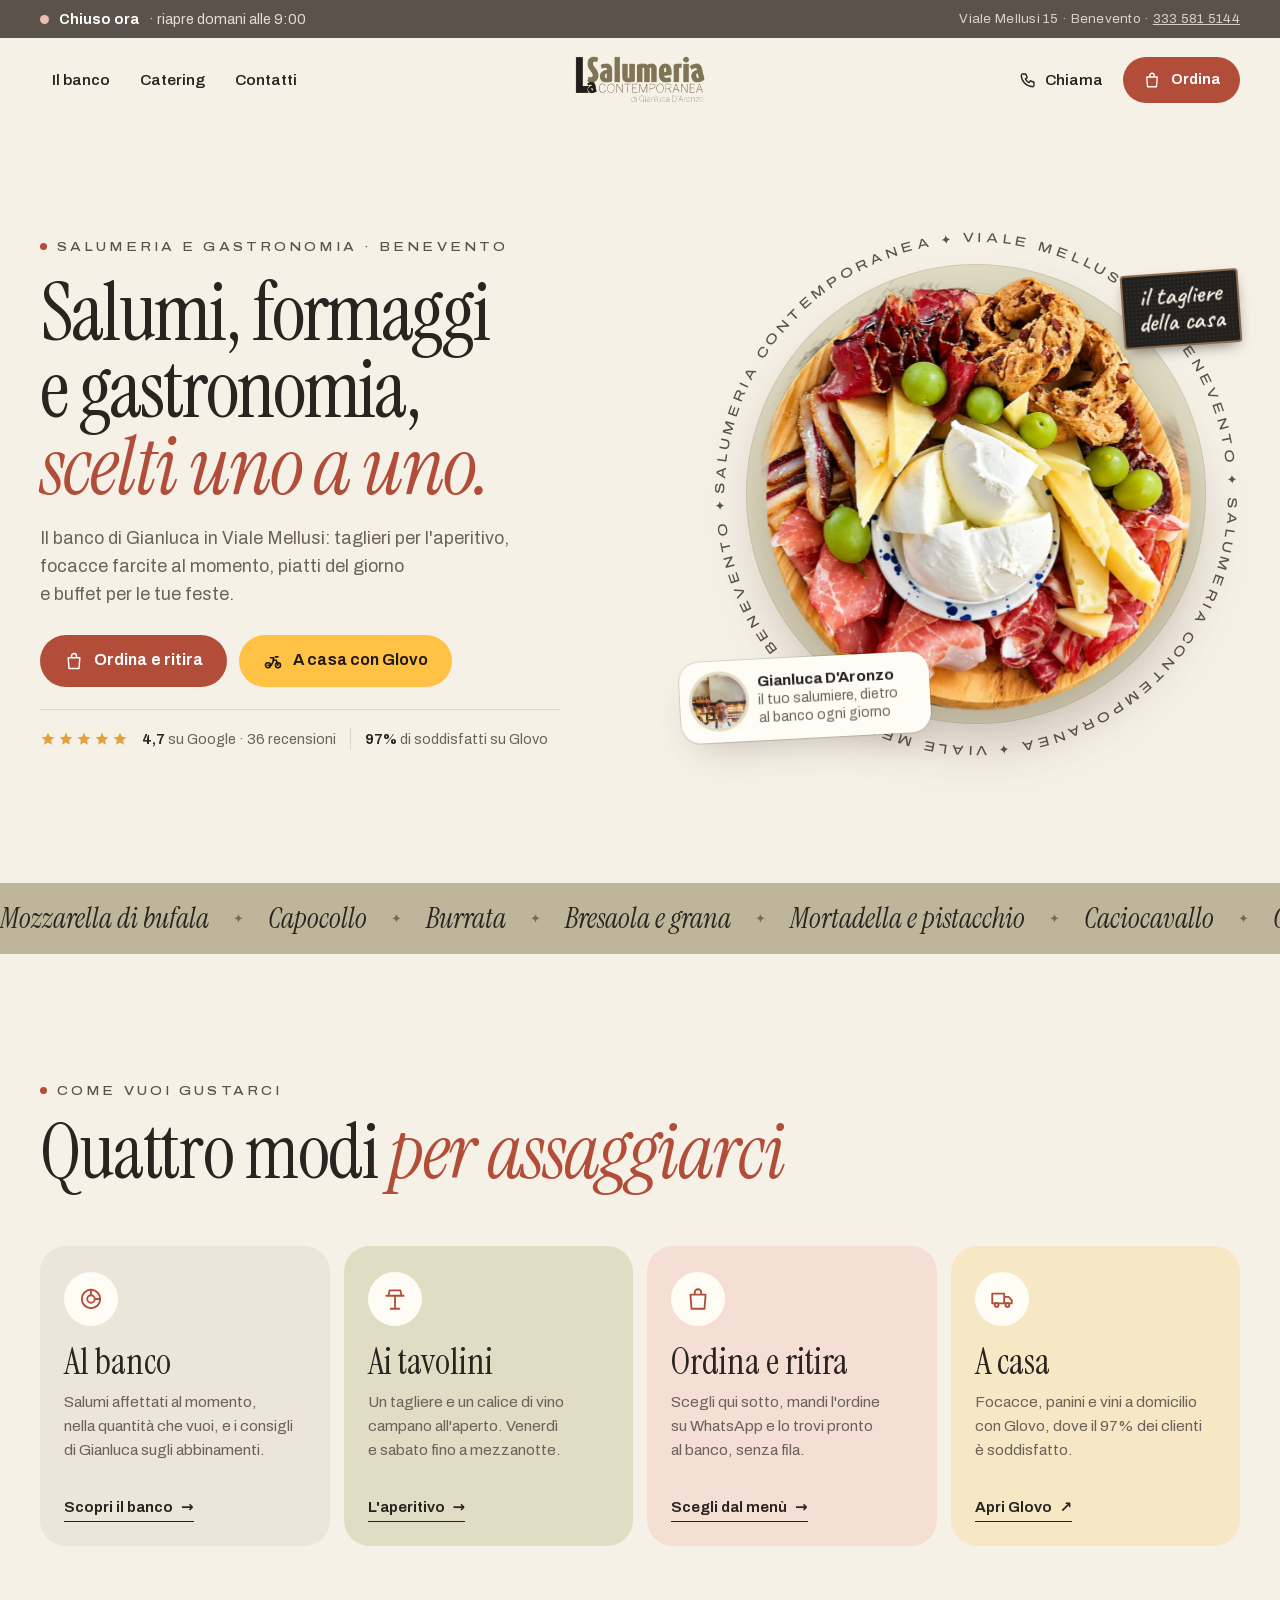
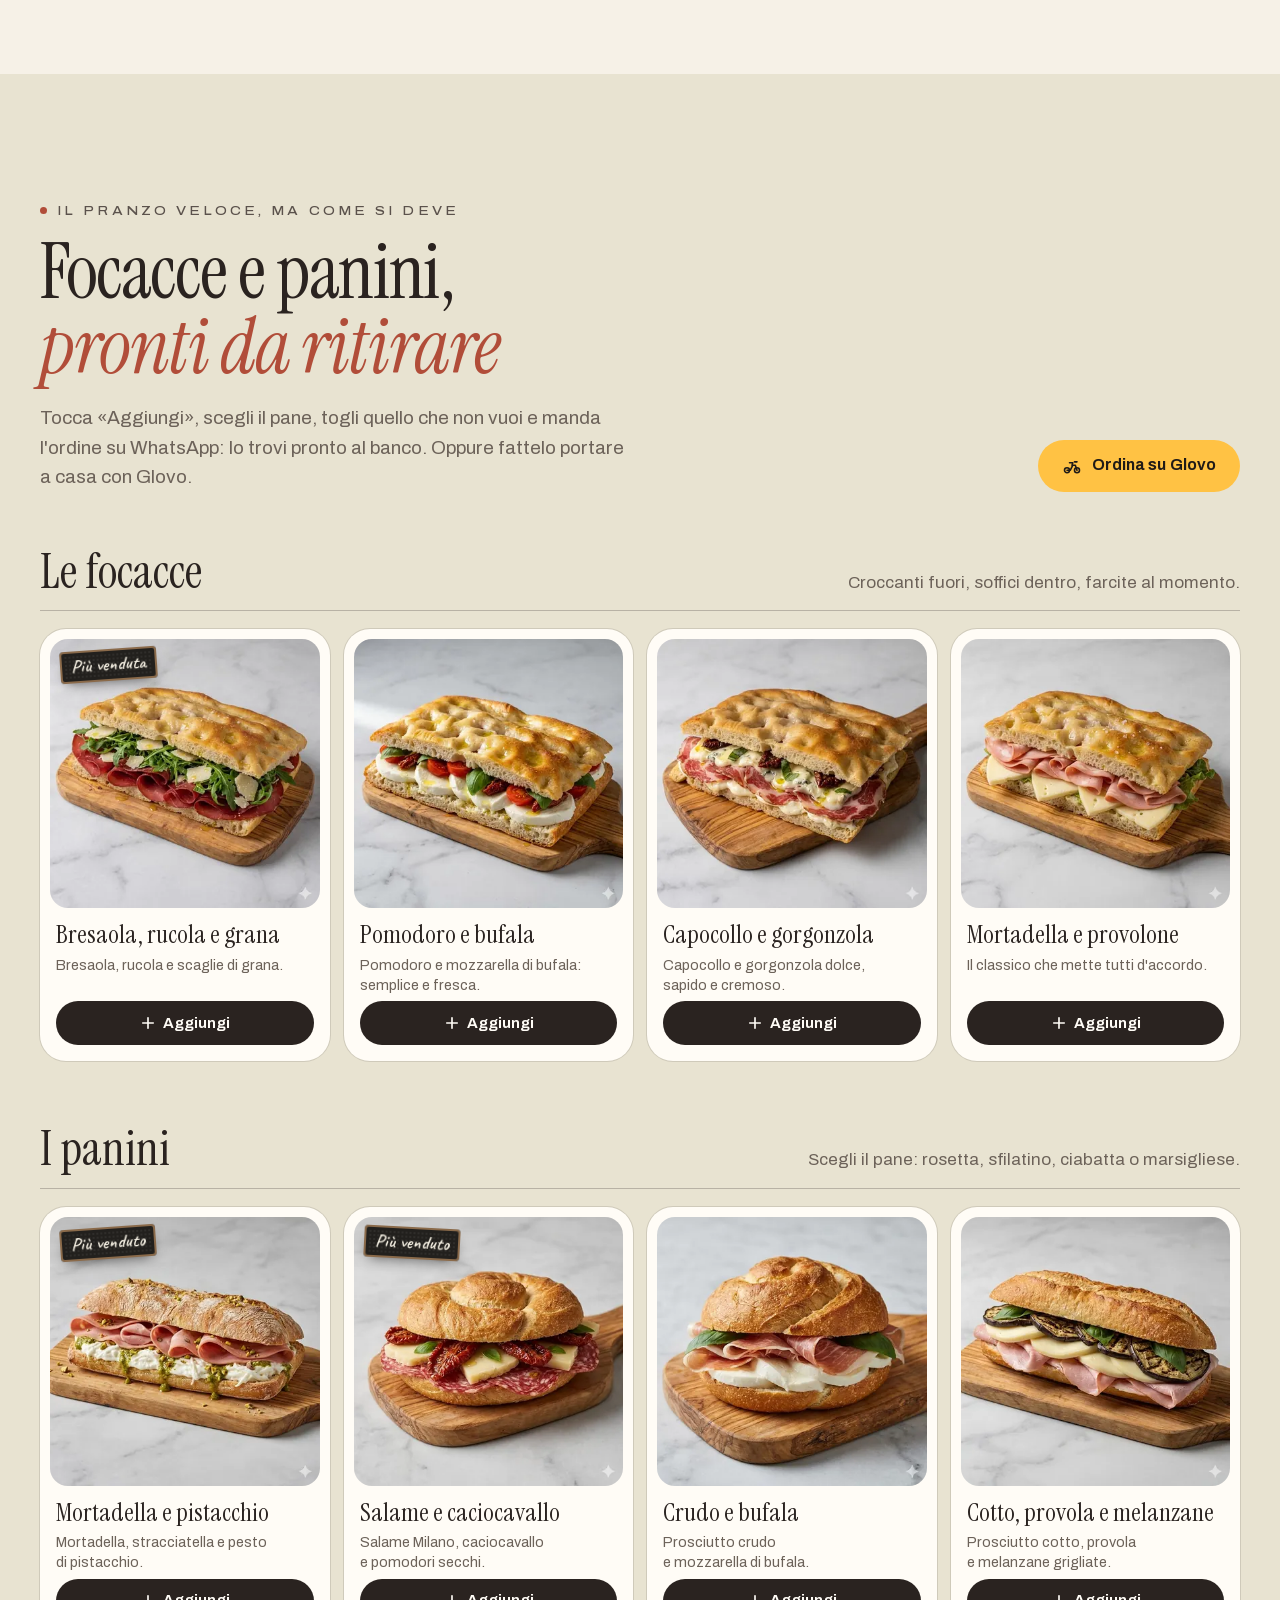
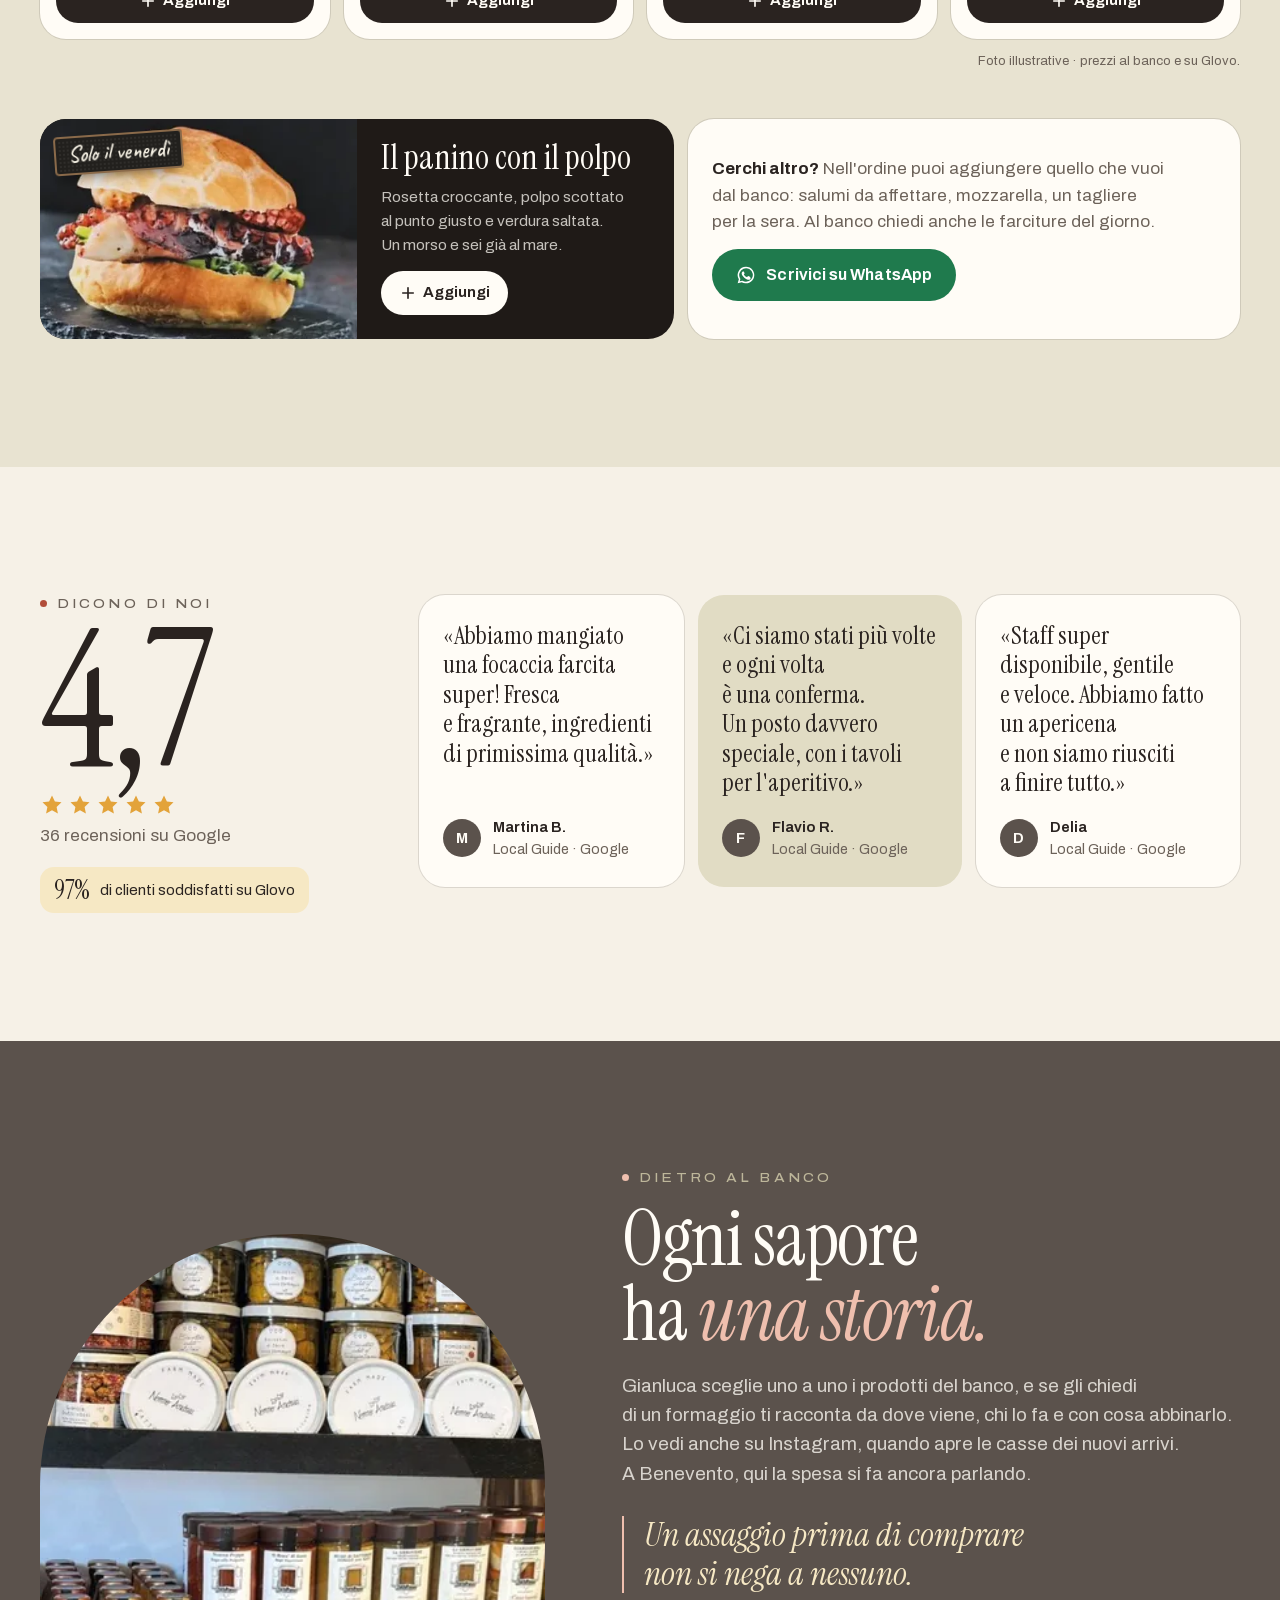
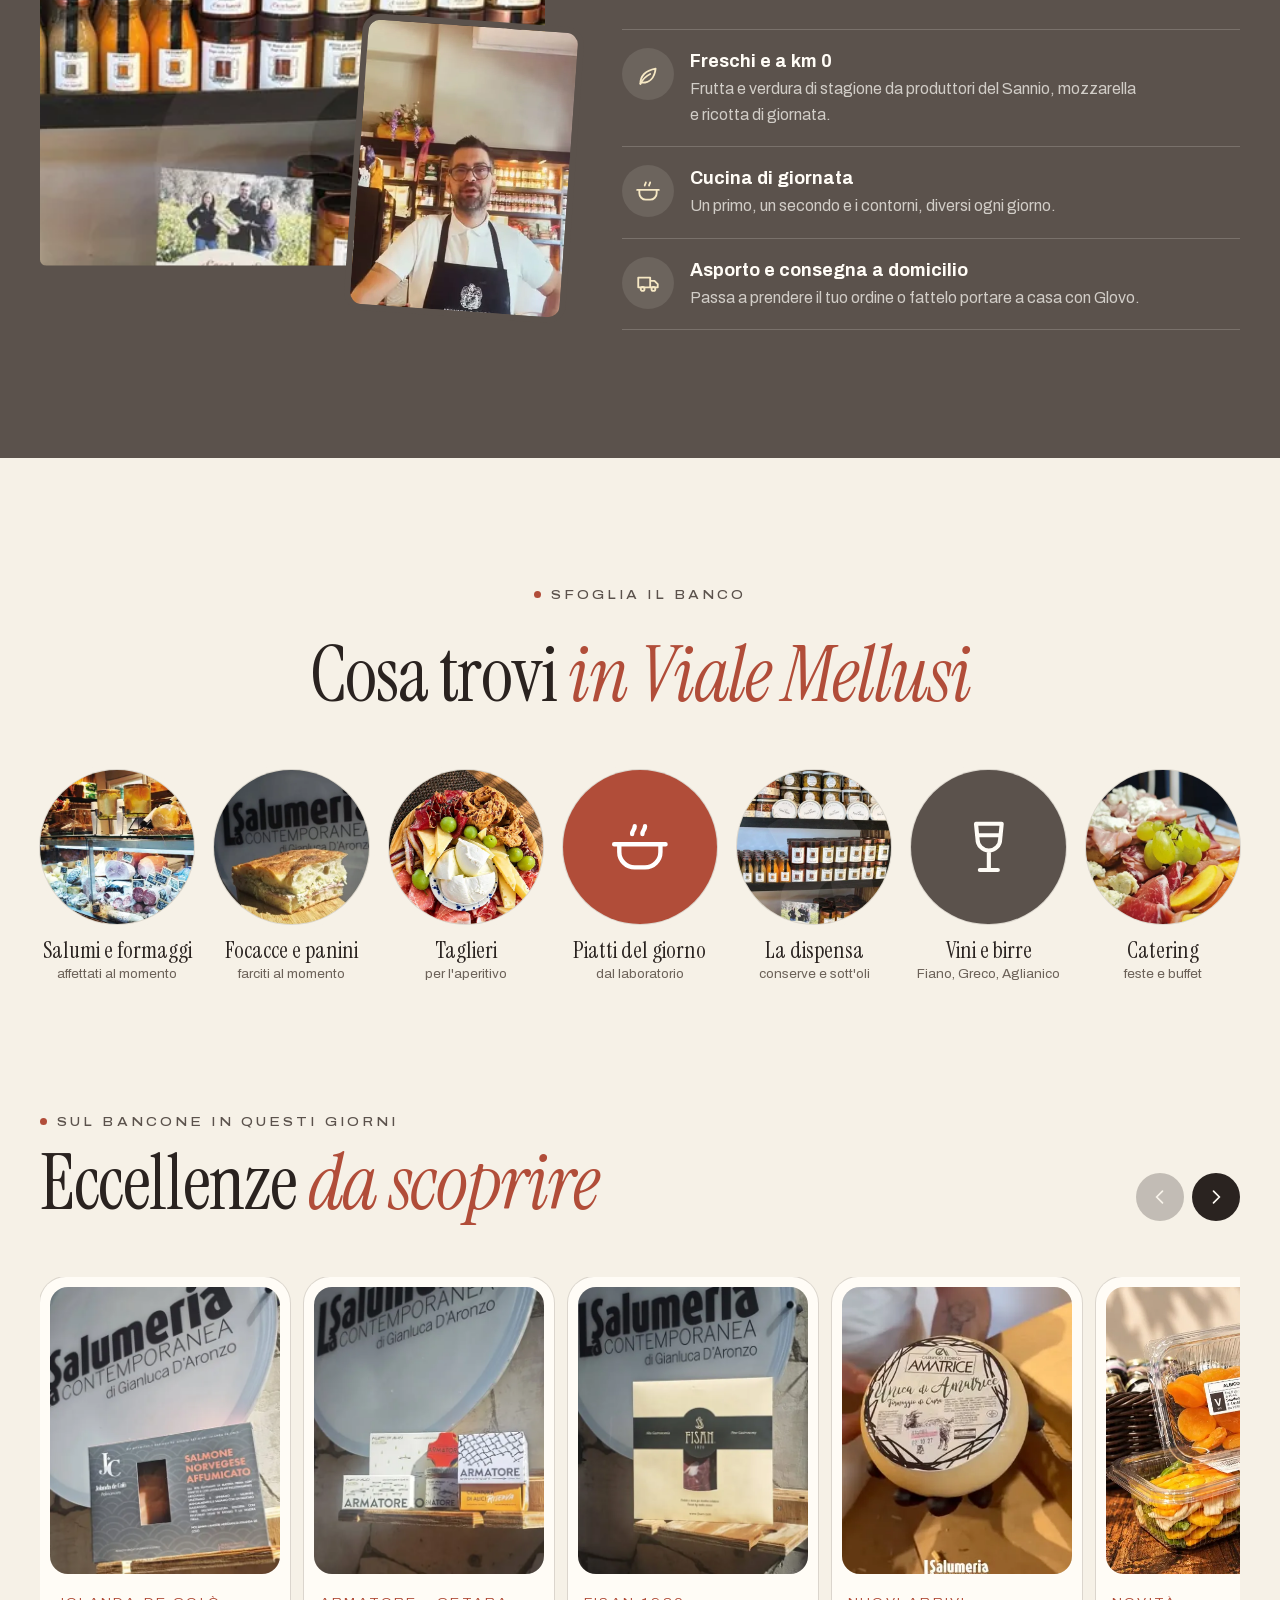
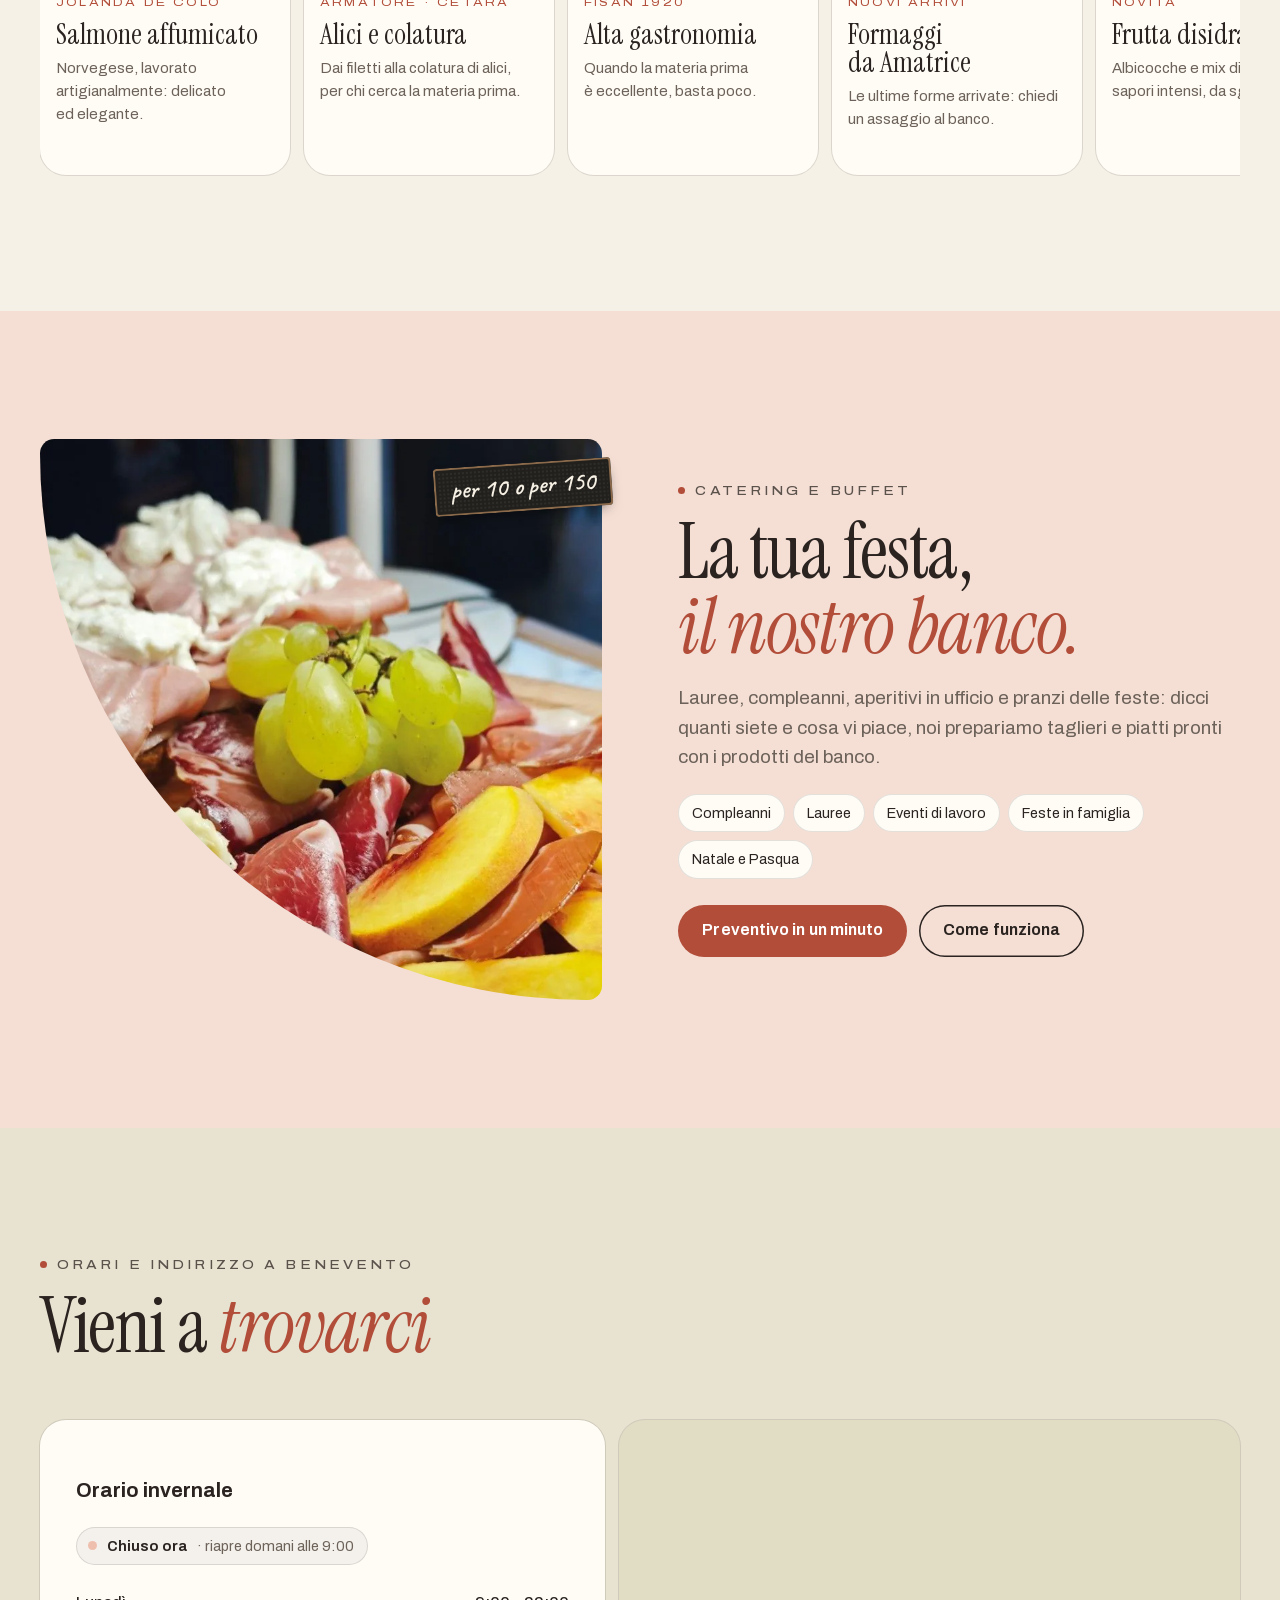
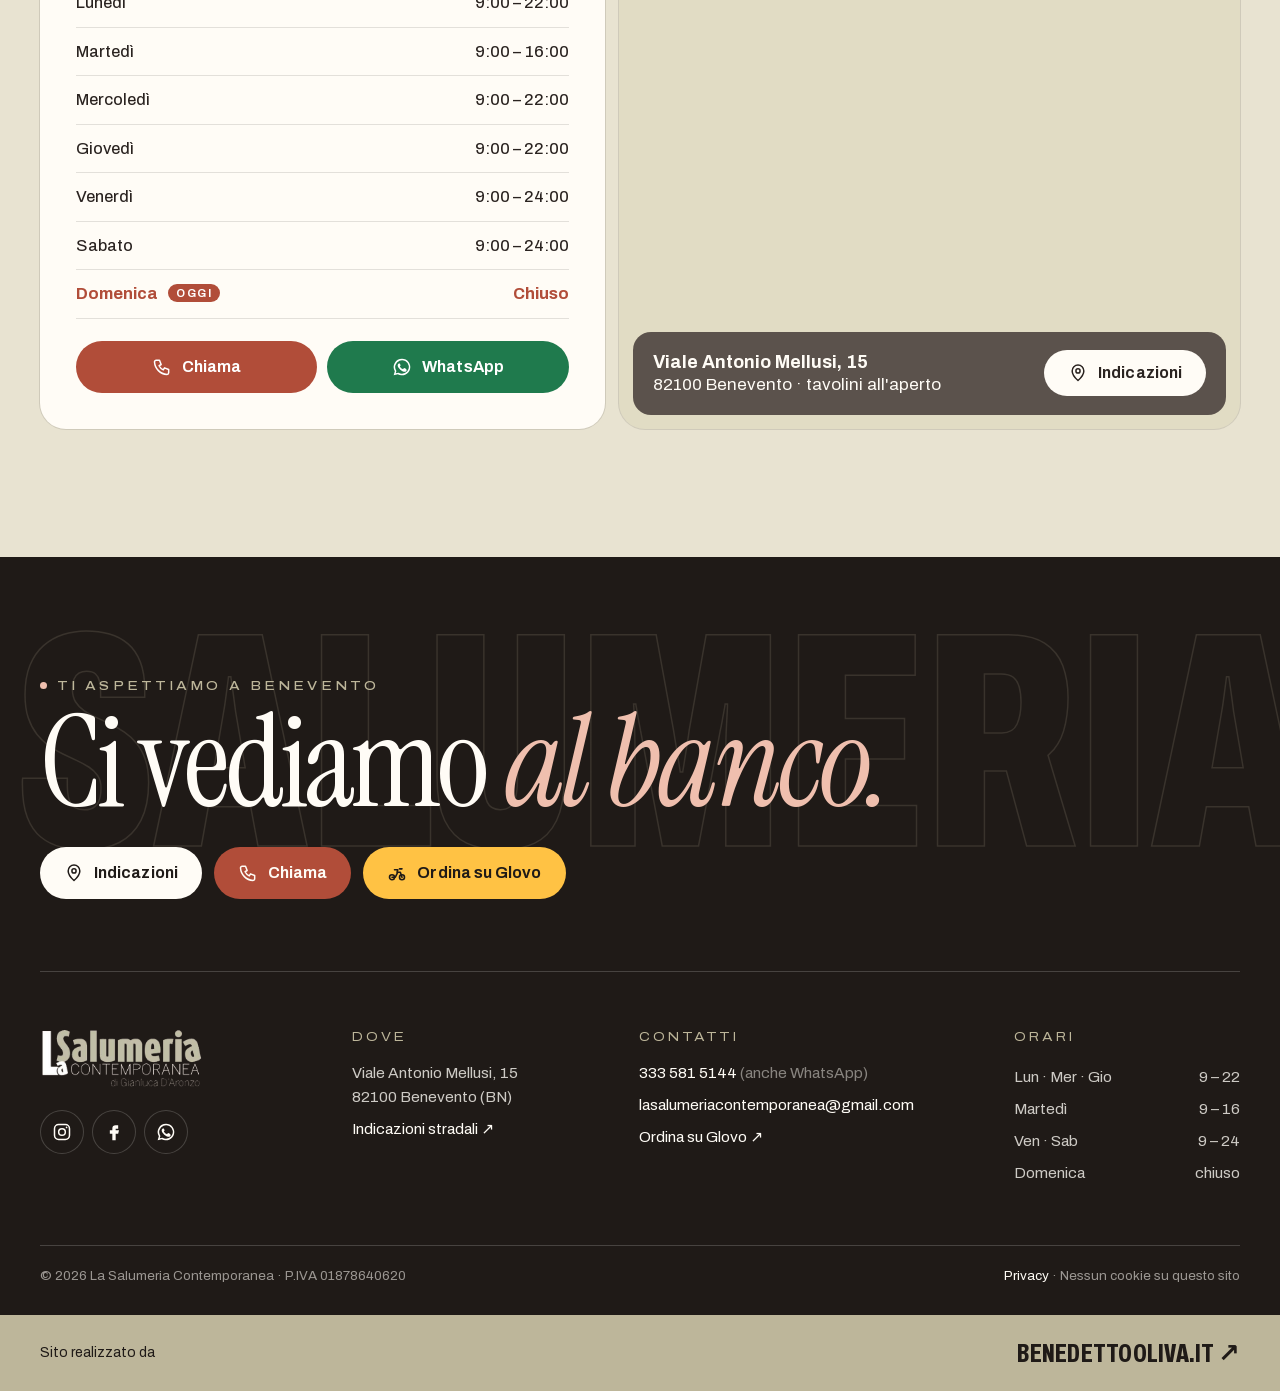
==== commit fded2358: "Aggiorna anteprima" ====
--- a/index.html
+++ b/index.html
@@ -1,4 +1,4 @@
-<!doctype html> <html lang="it" class="no-js"> <head> <meta charset="utf-8"> <meta name="viewport" content="width=device-width,initial-scale=1,viewport-fit=cover"> <title>La&nbsp;Salumeria Contemporanea · Salumi, formaggi e&nbsp;gastronomia a&nbsp;Benevento</title> <meta name="description" content="Salumeria e gastronomia in Viale Mellusi 15 a Benevento: salumi e formaggi selezionati, focacce farcite al momento, taglieri per l'aperitivo, catering e buffet. Ordina e ritira, o ricevi a casa con Glovo."> <meta name="robots" content="noindex, nofollow"> <meta name="theme-color" content="#5b524c"> <meta property="og:type" content="website"> <meta property="og:locale" content="it_IT"> <meta property="og:site_name" content="La Salumeria Contemporanea"> <meta property="og:title" content="La Salumeria Contemporanea · Salumi, formaggi e gastronomia a Benevento"> <meta property="og:description" content="Salumeria e gastronomia in Viale Mellusi 15 a Benevento: salumi e formaggi selezionati, focacce farcite al momento, taglieri per l'aperitivo, catering e buffet. Ordina e ritira, o ricevi a casa con Glovo."> <meta property="og:image" content="assets/tagliere-900.webp"> <link rel="icon" href="favicon.png" type="image/png"> <link rel="apple-touch-icon" href="apple-touch-icon.png"> <link rel="preload" href="assets/archivo.woff2" as="font" type="font/woff2" crossorigin> <link rel="preload" href="assets/instrument-regular.woff2" as="font" type="font/woff2" crossorigin> <link rel="preload" href="assets/instrument-italic.woff2" as="font" type="font/woff2" crossorigin> <link rel="preload" as="image" href="assets/tagliere-tondo-1000.webp" imagesrcset="assets/tagliere-tondo-560.webp 560w, assets/tagliere-tondo-1000.webp 1000w" imagesizes="(max-width: 900px) 92vw, 620px"> <link rel="stylesheet" href="styles.css?v=2"> <script>var d=document.documentElement;d.className="js";try{sessionStorage.getItem("lsc-intro")&&!/[?&]intro=1/.test(location.search)||matchMedia("(prefers-reduced-motion: reduce)").matches||(d.className="js intro")}catch(e){}</script> <script type="application/ld+json"> {
+<!doctype html> <html lang="it" class="no-js"> <head> <meta charset="utf-8"> <meta name="viewport" content="width=device-width,initial-scale=1,viewport-fit=cover"> <title>La&nbsp;Salumeria Contemporanea · Salumi, formaggi e&nbsp;gastronomia a&nbsp;Benevento</title> <meta name="description" content="Salumeria e gastronomia in Viale Mellusi 15 a Benevento: salumi e formaggi selezionati, focacce farcite al momento, taglieri per l'aperitivo, catering e buffet. Ordina e ritira, o ricevi a casa con Glovo."> <meta name="robots" content="noindex, nofollow"> <meta name="theme-color" content="#5b524c"> <meta property="og:type" content="website"> <meta property="og:locale" content="it_IT"> <meta property="og:site_name" content="La Salumeria Contemporanea"> <meta property="og:title" content="La Salumeria Contemporanea · Salumi, formaggi e gastronomia a Benevento"> <meta property="og:description" content="Salumeria e gastronomia in Viale Mellusi 15 a Benevento: salumi e formaggi selezionati, focacce farcite al momento, taglieri per l'aperitivo, catering e buffet. Ordina e ritira, o ricevi a casa con Glovo."> <meta property="og:image" content="assets/tagliere-900.webp"> <link rel="icon" href="favicon.png" type="image/png"> <link rel="apple-touch-icon" href="apple-touch-icon.png"> <link rel="preload" href="assets/archivo.woff2" as="font" type="font/woff2" crossorigin> <link rel="preload" href="assets/instrument-regular.woff2" as="font" type="font/woff2" crossorigin> <link rel="preload" href="assets/instrument-italic.woff2" as="font" type="font/woff2" crossorigin> <link rel="preload" as="image" href="assets/tagliere-tondo-1000.webp" imagesrcset="assets/tagliere-tondo-560.webp 560w, assets/tagliere-tondo-1000.webp 1000w" imagesizes="(max-width: 900px) 92vw, 620px"> <link rel="stylesheet" href="styles.css?v=3"> <script>var d=document.documentElement;d.className="js";try{sessionStorage.getItem("lsc-intro")&&!/[?&]intro=1/.test(location.search)||matchMedia("(prefers-reduced-motion: reduce)").matches||(d.className="js intro")}catch(e){}</script> <script type="application/ld+json"> {
     "@context": "https://schema.org",
     "@type": "FoodEstablishment",
     "name": "La Salumeria Contemporanea",
@@ -19,4 +19,4 @@
     ],
     "sameAs": ["https://www.instagram.com/la_salumeria_contemporanea/", "https://www.facebook.com/p/La-Salumeria-Contemporanea-61577723782748/", "https://glovoapp.com/it/it/benevento/stores/la-salumeria-contemporanea-bvt"],
     "vatID": "IT01878640620"
-  } </script> </head> <body> <div class="intro-velo" aria-hidden="true"> <div class="fette"><i style="--n:0"></i><i style="--n:1"></i><i style="--n:2"></i><i style="--n:3"></i><i style="--n:4"></i><i style="--n:5"></i><i style="--n:6"></i></div> <div class="scena"> <div class="lama"><img src="assets/tagliere-tondo-560.webp" width="560" height="564" alt=""></div> <p class="marchio"><span class="stretto">Salumeria</span><span class="largo">Contemporanea</span></p> </div> </div> <a class="salta" href="#contenuto">Vai al&nbsp;contenuto</a> <div class="annuncio"> <div class="contenitore annuncio-riga"> <p class="stato" data-stato>Viale Mellusi 15,&nbsp;Benevento</p> <p class="annuncio-dx">Viale Mellusi 15 · Benevento · <a href="tel:+393335815144">333 581&nbsp;5144</a></p> </div> </div> <header class="testata"> <div class="contenitore testata-riga"> <nav aria-label="Principale"><ul class="menu"><li><a href="banco.html">Il&nbsp;banco</a></li><li><a href="catering.html">Catering</a></li><li><a href="contatti.html">Contatti</a></li></ul></nav> <a class="logo" href="index.html" aria-label="La Salumeria Contemporanea, torna alla home"><img src="assets/logo-scuro.webp" width="464" height="176" alt="La Salumeria Contemporanea di Gianluca D'Aronzo"></a> <div class="testata-azioni"> <a class="testata-tel" href="tel:+393335815144"><svg viewBox="0 0 24 24" fill="none" stroke="currentColor" stroke-width="1.8" stroke-linecap="round" stroke-linejoin="round" aria-hidden="true"><path d="M5 4h4l2 5-2.5 1.5a11 11 0 0 0 5 5L15 13l5 2v4a2 2 0 0 1-2 2A16 16 0 0 1 3 6a2 2 0 0 1 2-2"/></svg><span>Chiama</span></a> <a class="btn btn-prosciutto btn-ordina" href="#ordina"><svg viewBox="0 0 24 24" fill="none" stroke="currentColor" stroke-width="1.7" stroke-linecap="round" stroke-linejoin="round" aria-hidden="true"><path d="M5 8h14l-1 13H6L5 8ZM9 8V6a3 3 0 0 1 6 0v2"/></svg>Ordina</a> <button class="apri-menu" type="button" aria-expanded="false" aria-controls="tendina" aria-label="Apri il menù"><i></i></button> </div> </div> </header> <div class="tendina" id="tendina"> <a class="voce" href="index.html">Home<small>si&nbsp;comincia</small></a><a class="voce" href="banco.html">Il&nbsp;banco<small>salumi, formaggi,&nbsp;cantina</small></a><a class="voce" href="catering.html">Catering<small>feste e&nbsp;buffet</small></a><a class="voce" href="contatti.html">Contatti<small>orari&nbsp;e&nbsp;dove</small></a> <div class="azioni"> <a class="btn btn-prosciutto" href="tel:+393335815144"><svg viewBox="0 0 24 24" fill="none" stroke="currentColor" stroke-width="1.8" stroke-linecap="round" stroke-linejoin="round" aria-hidden="true"><path d="M5 4h4l2 5-2.5 1.5a11 11 0 0 0 5 5L15 13l5 2v4a2 2 0 0 1-2 2A16 16 0 0 1 3 6a2 2 0 0 1 2-2"/></svg>Chiama 333 581 5144</a> <a class="btn btn-whatsapp" href="https://wa.me/393335815144" target="_blank" rel="noopener"><svg viewBox="0 0 24 24" fill="currentColor" aria-hidden="true"><path d="M12 2a10 10 0 0 0-8.6 15.1L2 22l5-1.3A10 10 0 1 0 12 2Zm0 18.2a8.2 8.2 0 0 1-4.2-1.2l-.3-.2-3 .8.8-2.9-.2-.3A8.2 8.2 0 1 1 12 20.2Zm4.5-6.1c-.2-.1-1.5-.7-1.7-.8-.2-.1-.4-.1-.6.1l-.8 1c-.1.2-.3.2-.5.1a6.7 6.7 0 0 1-3.3-2.9c-.3-.4.2-.4.7-1.3.1-.2 0-.3 0-.4l-.8-1.8c-.2-.5-.4-.4-.6-.4h-.5a1 1 0 0 0-.7.3 3 3 0 0 0-.9 2.2 5.2 5.2 0 0 0 1.1 2.8 11.9 11.9 0 0 0 4.6 4c1.7.7 2.3.8 3.2.7.5-.1 1.5-.6 1.7-1.2.2-.6.2-1.1.2-1.2-.1-.1-.2-.2-.5-.3Z"/></svg>Scrivici su&nbsp;WhatsApp</a> </div> </div> <main id="contenuto"> <section class="hero" aria-labelledby="titolo-hero"> <div class="contenitore hero-griglia"> <div class="hero-testa"> <p class="occhiello" data-entra style="--i:0">Salumeria e&nbsp;gastronomia ·&nbsp;Benevento</p> <h1 id="titolo-hero" data-entra style="--i:1">Salumi, formaggi e&nbsp;gastronomia, <em>scelti uno&nbsp;a&nbsp;uno.</em></h1> <p class="hero-testo" data-entra style="--i:2">Il&nbsp;banco di&nbsp;Gianluca in&nbsp;Viale Mellusi: taglieri per&nbsp;l'aperitivo, focacce farcite al&nbsp;momento, piatti del&nbsp;giorno e&nbsp;buffet per&nbsp;le&nbsp;tue&nbsp;feste.</p> <div class="hero-azioni" data-entra style="--i:3"> <a class="btn btn-prosciutto" href="#ordina"><svg viewBox="0 0 24 24" fill="none" stroke="currentColor" stroke-width="1.7" stroke-linecap="round" stroke-linejoin="round" aria-hidden="true"><path d="M5 8h14l-1 13H6L5 8ZM9 8V6a3 3 0 0 1 6 0v2"/></svg>Ordina e&nbsp;ritira</a> <a class="btn btn-glovo" href="https://glovoapp.com/it/it/benevento/stores/la-salumeria-contemporanea-bvt" target="_blank" rel="noopener"><svg viewBox="0 0 24 24" fill="none" stroke="currentColor" stroke-width="1.9" stroke-linecap="round" stroke-linejoin="round" aria-hidden="true"><circle cx="6" cy="17" r="3"/><circle cx="18" cy="17" r="3"/><path d="M6 17h4l3-6h3l2 6M9 8h4l-1 3M15 7h3"/></svg>A&nbsp;casa con&nbsp;Glovo</a> </div> <a class="hero-prova" href="#recensioni" data-entra style="--i:4"> <span class="stelline" aria-hidden="true"><svg viewBox="0 0 24 24" fill="currentColor" aria-hidden="true"><path d="m12 2.5 2.9 6 6.6.8-4.9 4.6 1.3 6.6L12 17.3l-5.9 3.2 1.3-6.6L2.5 9.3l6.6-.8Z"/></svg><svg viewBox="0 0 24 24" fill="currentColor" aria-hidden="true"><path d="m12 2.5 2.9 6 6.6.8-4.9 4.6 1.3 6.6L12 17.3l-5.9 3.2 1.3-6.6L2.5 9.3l6.6-.8Z"/></svg><svg viewBox="0 0 24 24" fill="currentColor" aria-hidden="true"><path d="m12 2.5 2.9 6 6.6.8-4.9 4.6 1.3 6.6L12 17.3l-5.9 3.2 1.3-6.6L2.5 9.3l6.6-.8Z"/></svg><svg viewBox="0 0 24 24" fill="currentColor" aria-hidden="true"><path d="m12 2.5 2.9 6 6.6.8-4.9 4.6 1.3 6.6L12 17.3l-5.9 3.2 1.3-6.6L2.5 9.3l6.6-.8Z"/></svg><svg viewBox="0 0 24 24" fill="currentColor" aria-hidden="true"><path d="m12 2.5 2.9 6 6.6.8-4.9 4.6 1.3 6.6L12 17.3l-5.9 3.2 1.3-6.6L2.5 9.3l6.6-.8Z"/></svg></span> <span><b>4,7</b> su&nbsp;Google · 36 recensioni</span> <span class="hero-prova-glovo"><b>97%</b> di&nbsp;soddisfatti su&nbsp;Glovo</span> </a> </div> <div class="hero-scena"> <div class="piatto"> <div class="piatto-giro" aria-hidden="true"> <svg viewBox="0 0 600 600"> <defs><path id="cerchio" d="M300,300 m-286,0 a286,286 0 1,1 572,0 a286,286 0 1,1 -572,0"/></defs> <text><textPath href="#cerchio" textLength="1794" lengthAdjust="spacing">Salumeria Contemporanea ✦ Viale Mellusi 15 ✦ Benevento ✦ Salumeria Contemporanea ✦ Viale Mellusi 15 ✦ Benevento ✦</textPath></text> </svg> </div> <div class="piatto-fondo" aria-hidden="true"></div> <div class="piatto-img"> <img src="assets/tagliere-tondo-1000.webp" srcset="assets/tagliere-tondo-560.webp 560w, assets/tagliere-tondo-1000.webp 1000w" sizes="(max-width: 900px) 88vw, 560px" width="1000" height="1007" alt="Tagliere rotondo con burrata, prosciutto crudo, capocollo, formaggi stagionati, uva e taralli"> </div> <span class="cartellino piatto-cartellino" aria-hidden="true">il&nbsp;tagliere<br>della&nbsp;casa</span> </div> <div class="biglietto biglietto-persona" data-entra style="--i:5"> <img src="assets/gianluca-480.webp" width="361" height="520" alt=""> <p><b>Gianluca D'Aronzo</b>il&nbsp;tuo salumiere, dietro al&nbsp;banco ogni&nbsp;giorno</p> </div> </div> </div> </section> <div class="nastro" aria-hidden="true"> <div class="nastro-traccia"> <ul><li>Mozzarella di&nbsp;bufala</li><li>Capocollo</li><li>Burrata</li><li>Bresaola&nbsp;e&nbsp;grana</li><li>Mortadella e&nbsp;pistacchio</li><li>Caciocavallo</li><li>Colatura di&nbsp;alici</li><li>Salmone&nbsp;affumicato</li><li>Taralli</li><li>Fiano di&nbsp;Avellino</li><li>Aglianico</li><li>Focacce&nbsp;farcite</li></ul> <ul><li>Mozzarella di&nbsp;bufala</li><li>Capocollo</li><li>Burrata</li><li>Bresaola&nbsp;e&nbsp;grana</li><li>Mortadella e&nbsp;pistacchio</li><li>Caciocavallo</li><li>Colatura di&nbsp;alici</li><li>Salmone&nbsp;affumicato</li><li>Taralli</li><li>Fiano di&nbsp;Avellino</li><li>Aglianico</li><li>Focacce&nbsp;farcite</li></ul> </div> </div> <section class="sezione" aria-labelledby="titolo-modi"> <div class="contenitore"> <div class="testa-sezione" data-comparsa> <div> <p class="occhiello">Come vuoi&nbsp;gustarci</p> <h2 class="titolo" id="titolo-modi">Quattro modi <em>per&nbsp;assaggiarci</em></h2> </div> </div> <div class="modi"> <a class="modo t-pietra" href="banco.html" data-comparsa> <span class="modo-ico"><svg viewBox="0 0 24 24" fill="none" stroke="currentColor" stroke-width="1.7" stroke-linecap="round" stroke-linejoin="round" aria-hidden="true"><circle cx="12" cy="12" r="8.5"/><circle cx="12" cy="12" r="3.5"/><path d="M12 3.5v5M20.5 12h-5"/></svg></span> <h3>Al&nbsp;banco</h3> <p>Salumi affettati al&nbsp;momento, nella&nbsp;quantità che vuoi, e&nbsp;i&nbsp;consigli di&nbsp;Gianluca sugli&nbsp;abbinamenti.</p> <span class="link-freccia">Scopri il&nbsp;banco <span>→</span></span> </a> <a class="modo t-salvia" href="banco.html#aperitivo" data-comparsa style="--ritardo:.06s"> <span class="modo-ico"><svg viewBox="0 0 24 24" fill="none" stroke="currentColor" stroke-width="1.7" stroke-linecap="round" stroke-linejoin="round" aria-hidden="true"><path d="M4 9h16M12 9v12M8 21h8M6 9l1-5h10l1 5"/></svg></span> <h3>Ai&nbsp;tavolini</h3> <p>Un&nbsp;tagliere e&nbsp;un&nbsp;calice di&nbsp;vino campano all'aperto. Venerdì e&nbsp;sabato fino a&nbsp;mezzanotte.</p> <span class="link-freccia">L'aperitivo <span>→</span></span> </a> <a class="modo t-rosa" href="#ordina" data-comparsa style="--ritardo:.12s"> <span class="modo-ico"><svg viewBox="0 0 24 24" fill="none" stroke="currentColor" stroke-width="1.7" stroke-linecap="round" stroke-linejoin="round" aria-hidden="true"><path d="M5 8h14l-1 13H6L5 8ZM9 8V6a3 3 0 0 1 6 0v2"/></svg></span> <h3>Ordina e&nbsp;ritira</h3> <p>Scegli qui sotto, mandi l'ordine su&nbsp;WhatsApp e&nbsp;lo&nbsp;trovi pronto al&nbsp;banco, senza&nbsp;fila.</p> <span class="link-freccia">Scegli dal&nbsp;menù <span>→</span></span> </a> <a class="modo t-burro" href="https://glovoapp.com/it/it/benevento/stores/la-salumeria-contemporanea-bvt" target="_blank" rel="noopener" data-comparsa style="--ritardo:.18s"> <span class="modo-ico"><svg viewBox="0 0 24 24" fill="none" stroke="currentColor" stroke-width="1.7" stroke-linecap="round" stroke-linejoin="round" aria-hidden="true"><path d="M3 7h11v9H3zM14 10h4l3 3v3h-7"/><circle cx="7" cy="17.5" r="1.8"/><circle cx="17" cy="17.5" r="1.8"/></svg></span> <h3>A&nbsp;casa</h3> <p>Focacce, panini e&nbsp;vini a&nbsp;domicilio con&nbsp;Glovo, dove il&nbsp;97% dei&nbsp;clienti è&nbsp;soddisfatto.</p> <span class="link-freccia">Apri Glovo <span>↗</span></span> </a> </div> </div> </section> <section class="sezione salvia" id="ordina" aria-labelledby="titolo-focacce"> <div class="contenitore"> <div class="testa-sezione"> <div data-comparsa> <p class="occhiello">Il&nbsp;pranzo veloce, ma come&nbsp;si&nbsp;deve</p> <h2 class="titolo" id="titolo-focacce">Focacce e&nbsp;panini, <em>pronti da&nbsp;ritirare</em></h2> <p class="intro-testo">Tocca «Aggiungi», scegli il&nbsp;pane e&nbsp;manda l'ordine su&nbsp;WhatsApp: lo&nbsp;trovi pronto al&nbsp;banco. Oppure fattelo portare a&nbsp;casa con&nbsp;Glovo.</p> </div> <a class="btn btn-glovo" href="https://glovoapp.com/it/it/benevento/stores/la-salumeria-contemporanea-bvt" target="_blank" rel="noopener" data-comparsa><svg viewBox="0 0 24 24" fill="none" stroke="currentColor" stroke-width="1.9" stroke-linecap="round" stroke-linejoin="round" aria-hidden="true"><circle cx="6" cy="17" r="3"/><circle cx="18" cy="17" r="3"/><path d="M6 17h4l3-6h3l2 6M9 8h4l-1 3M15 7h3"/></svg>Ordina su&nbsp;Glovo</a> </div> <div class="menu-gruppo"> <div class="menu-gruppo-testa" data-comparsa> <h3>Le&nbsp;focacce</h3> <p>Croccanti fuori, soffici dentro, farcite al&nbsp;momento.</p> </div> <div class="menu-griglia"> <article class="voce-menu" data-id="fo-bresaola" data-voce="Focaccia bresaola, rucola e grana" data-comparsa style="--ritardo:0.00s"> <div class="foto"><span class="tag">Più venduta</span><img src="assets/fo-bresaola-400.webp" srcset="assets/fo-bresaola-400.webp 400w, assets/fo-bresaola-720.webp 720w" sizes="(max-width: 900px) 46vw, 280px" width="400" height="400" alt="" loading="lazy"></div> <div class="voce-testo"> <h4>Bresaola, rucola e&nbsp;grana</h4><p>Bresaola, rucola e&nbsp;scaglie di&nbsp;grana.</p> <div class="quanti"> <button type="button" class="meno" aria-label="Togli un focaccia Bresaola, rucola e grana"><svg viewBox="0 0 24 24" width="18" height="18" fill="none" stroke="currentColor" stroke-width="2.2" stroke-linecap="round" aria-hidden="true"><path d="M5 12h14"/></svg></button> <output aria-live="polite">0</output> <button type="button" class="piu" aria-label="Aggiungi focaccia Bresaola, rucola e grana all'ordine"><svg viewBox="0 0 24 24" width="18" height="18" fill="none" stroke="currentColor" stroke-width="2.2" stroke-linecap="round" aria-hidden="true"><path d="M12 5v14M5 12h14"/></svg><span>Aggiungi</span></button> </div> </div> </article> <article class="voce-menu" data-id="fo-bufala" data-voce="Focaccia pomodoro e bufala" data-comparsa style="--ritardo:0.06s"> <div class="foto"><img src="assets/fo-bufala-400.webp" srcset="assets/fo-bufala-400.webp 400w, assets/fo-bufala-720.webp 720w" sizes="(max-width: 900px) 46vw, 280px" width="400" height="400" alt="" loading="lazy"></div> <div class="voce-testo"> <h4>Pomodoro e&nbsp;bufala</h4><p>Pomodoro e&nbsp;mozzarella di&nbsp;bufala: semplice e&nbsp;fresca.</p> <div class="quanti"> <button type="button" class="meno" aria-label="Togli un focaccia Pomodoro e bufala"><svg viewBox="0 0 24 24" width="18" height="18" fill="none" stroke="currentColor" stroke-width="2.2" stroke-linecap="round" aria-hidden="true"><path d="M5 12h14"/></svg></button> <output aria-live="polite">0</output> <button type="button" class="piu" aria-label="Aggiungi focaccia Pomodoro e bufala all'ordine"><svg viewBox="0 0 24 24" width="18" height="18" fill="none" stroke="currentColor" stroke-width="2.2" stroke-linecap="round" aria-hidden="true"><path d="M12 5v14M5 12h14"/></svg><span>Aggiungi</span></button> </div> </div> </article> <article class="voce-menu" data-id="fo-capocollo" data-voce="Focaccia capocollo e gorgonzola" data-comparsa style="--ritardo:0.12s"> <div class="foto"><img src="assets/fo-capocollo-400.webp" srcset="assets/fo-capocollo-400.webp 400w, assets/fo-capocollo-720.webp 720w" sizes="(max-width: 900px) 46vw, 280px" width="400" height="400" alt="" loading="lazy"></div> <div class="voce-testo"> <h4>Capocollo e&nbsp;gorgonzola</h4><p>Capocollo e&nbsp;gorgonzola dolce, sapido e&nbsp;cremoso.</p> <div class="quanti"> <button type="button" class="meno" aria-label="Togli un focaccia Capocollo e gorgonzola"><svg viewBox="0 0 24 24" width="18" height="18" fill="none" stroke="currentColor" stroke-width="2.2" stroke-linecap="round" aria-hidden="true"><path d="M5 12h14"/></svg></button> <output aria-live="polite">0</output> <button type="button" class="piu" aria-label="Aggiungi focaccia Capocollo e gorgonzola all'ordine"><svg viewBox="0 0 24 24" width="18" height="18" fill="none" stroke="currentColor" stroke-width="2.2" stroke-linecap="round" aria-hidden="true"><path d="M12 5v14M5 12h14"/></svg><span>Aggiungi</span></button> </div> </div> </article> <article class="voce-menu" data-id="fo-mortadella" data-voce="Focaccia mortadella e provolone" data-comparsa style="--ritardo:0.18s"> <div class="foto"><img src="assets/fo-mortadella-400.webp" srcset="assets/fo-mortadella-400.webp 400w, assets/fo-mortadella-720.webp 720w" sizes="(max-width: 900px) 46vw, 280px" width="400" height="400" alt="" loading="lazy"></div> <div class="voce-testo"> <h4>Mortadella e&nbsp;provolone</h4><p>Il&nbsp;classico che mette tutti&nbsp;d'accordo.</p> <div class="quanti"> <button type="button" class="meno" aria-label="Togli un focaccia Mortadella e provolone"><svg viewBox="0 0 24 24" width="18" height="18" fill="none" stroke="currentColor" stroke-width="2.2" stroke-linecap="round" aria-hidden="true"><path d="M5 12h14"/></svg></button> <output aria-live="polite">0</output> <button type="button" class="piu" aria-label="Aggiungi focaccia Mortadella e provolone all'ordine"><svg viewBox="0 0 24 24" width="18" height="18" fill="none" stroke="currentColor" stroke-width="2.2" stroke-linecap="round" aria-hidden="true"><path d="M12 5v14M5 12h14"/></svg><span>Aggiungi</span></button> </div> </div> </article> </div> </div> <div class="menu-gruppo"> <div class="menu-gruppo-testa" data-comparsa> <h3>I&nbsp;panini</h3> <p>Scegli il&nbsp;pane: rosetta, sfilatino, ciabatta o&nbsp;marsigliese.</p> </div> <div class="menu-griglia"> <article class="voce-menu" data-id="pa-pistacchio" data-voce="Panino mortadella e pistacchio" data-comparsa style="--ritardo:0.00s"> <div class="foto"><span class="tag">Più venduto</span><img src="assets/pa-pistacchio-400.webp" srcset="assets/pa-pistacchio-400.webp 400w, assets/pa-pistacchio-720.webp 720w" sizes="(max-width: 900px) 46vw, 280px" width="400" height="400" alt="" loading="lazy"></div> <div class="voce-testo"> <h4>Mortadella e&nbsp;pistacchio</h4><p>Mortadella, stracciatella e&nbsp;pesto di&nbsp;pistacchio.</p> <label class="scegli-pane"><span>Pane</span><select data-pane aria-label="Pane per Mortadella e pistacchio"><option>Rosetta</option><option>Sfilatino</option><option>Ciabatta</option><option>Marsigliese</option></select></label> <div class="quanti"> <button type="button" class="meno" aria-label="Togli un panino Mortadella e pistacchio"><svg viewBox="0 0 24 24" width="18" height="18" fill="none" stroke="currentColor" stroke-width="2.2" stroke-linecap="round" aria-hidden="true"><path d="M5 12h14"/></svg></button> <output aria-live="polite">0</output> <button type="button" class="piu" aria-label="Aggiungi panino Mortadella e pistacchio all'ordine"><svg viewBox="0 0 24 24" width="18" height="18" fill="none" stroke="currentColor" stroke-width="2.2" stroke-linecap="round" aria-hidden="true"><path d="M12 5v14M5 12h14"/></svg><span>Aggiungi</span></button> </div> </div> </article> <article class="voce-menu" data-id="pa-salame" data-voce="Panino salame e caciocavallo" data-comparsa style="--ritardo:0.06s"> <div class="foto"><span class="tag">Più venduto</span><img src="assets/pa-salame-400.webp" srcset="assets/pa-salame-400.webp 400w, assets/pa-salame-720.webp 720w" sizes="(max-width: 900px) 46vw, 280px" width="400" height="400" alt="" loading="lazy"></div> <div class="voce-testo"> <h4>Salame e&nbsp;caciocavallo</h4><p>Salame Milano, caciocavallo e&nbsp;pomodori&nbsp;secchi.</p> <label class="scegli-pane"><span>Pane</span><select data-pane aria-label="Pane per Salame e caciocavallo"><option>Rosetta</option><option>Sfilatino</option><option>Ciabatta</option><option>Marsigliese</option></select></label> <div class="quanti"> <button type="button" class="meno" aria-label="Togli un panino Salame e caciocavallo"><svg viewBox="0 0 24 24" width="18" height="18" fill="none" stroke="currentColor" stroke-width="2.2" stroke-linecap="round" aria-hidden="true"><path d="M5 12h14"/></svg></button> <output aria-live="polite">0</output> <button type="button" class="piu" aria-label="Aggiungi panino Salame e caciocavallo all'ordine"><svg viewBox="0 0 24 24" width="18" height="18" fill="none" stroke="currentColor" stroke-width="2.2" stroke-linecap="round" aria-hidden="true"><path d="M12 5v14M5 12h14"/></svg><span>Aggiungi</span></button> </div> </div> </article> <article class="voce-menu" data-id="pa-crudo" data-voce="Panino crudo e bufala" data-comparsa style="--ritardo:0.12s"> <div class="foto"><img src="assets/pa-crudo-400.webp" srcset="assets/pa-crudo-400.webp 400w, assets/pa-crudo-720.webp 720w" sizes="(max-width: 900px) 46vw, 280px" width="400" height="400" alt="" loading="lazy"></div> <div class="voce-testo"> <h4>Crudo e&nbsp;bufala</h4><p>Prosciutto crudo e&nbsp;mozzarella di&nbsp;bufala.</p> <label class="scegli-pane"><span>Pane</span><select data-pane aria-label="Pane per Crudo e bufala"><option>Rosetta</option><option>Sfilatino</option><option>Ciabatta</option><option>Marsigliese</option></select></label> <div class="quanti"> <button type="button" class="meno" aria-label="Togli un panino Crudo e bufala"><svg viewBox="0 0 24 24" width="18" height="18" fill="none" stroke="currentColor" stroke-width="2.2" stroke-linecap="round" aria-hidden="true"><path d="M5 12h14"/></svg></button> <output aria-live="polite">0</output> <button type="button" class="piu" aria-label="Aggiungi panino Crudo e bufala all'ordine"><svg viewBox="0 0 24 24" width="18" height="18" fill="none" stroke="currentColor" stroke-width="2.2" stroke-linecap="round" aria-hidden="true"><path d="M12 5v14M5 12h14"/></svg><span>Aggiungi</span></button> </div> </div> </article> <article class="voce-menu" data-id="pa-cotto" data-voce="Panino cotto, provola e melanzane" data-comparsa style="--ritardo:0.18s"> <div class="foto"><img src="assets/pa-cotto-400.webp" srcset="assets/pa-cotto-400.webp 400w, assets/pa-cotto-720.webp 720w" sizes="(max-width: 900px) 46vw, 280px" width="400" height="400" alt="" loading="lazy"></div> <div class="voce-testo"> <h4>Cotto, provola e&nbsp;melanzane</h4><p>Prosciutto cotto, provola e&nbsp;melanzane&nbsp;grigliate.</p> <label class="scegli-pane"><span>Pane</span><select data-pane aria-label="Pane per Cotto, provola e melanzane"><option>Rosetta</option><option>Sfilatino</option><option>Ciabatta</option><option>Marsigliese</option></select></label> <div class="quanti"> <button type="button" class="meno" aria-label="Togli un panino Cotto, provola e melanzane"><svg viewBox="0 0 24 24" width="18" height="18" fill="none" stroke="currentColor" stroke-width="2.2" stroke-linecap="round" aria-hidden="true"><path d="M5 12h14"/></svg></button> <output aria-live="polite">0</output> <button type="button" class="piu" aria-label="Aggiungi panino Cotto, provola e melanzane all'ordine"><svg viewBox="0 0 24 24" width="18" height="18" fill="none" stroke="currentColor" stroke-width="2.2" stroke-linecap="round" aria-hidden="true"><path d="M12 5v14M5 12h14"/></svg><span>Aggiungi</span></button> </div> </div> </article> </div> </div> <p class="nota-foto">Foto illustrative · prezzi al&nbsp;banco e&nbsp;su&nbsp;Glovo.</p> <div class="menu-extra"> <article class="speciale" data-comparsa> <span class="bollino">Solo il&nbsp;venerdì</span> <img src="assets/panino-polpo-480.webp" width="437" height="265" alt="Panino con il polpo nella rosetta, servito su una lastra di ardesia" loading="lazy"> <div> <h3>Il&nbsp;panino con&nbsp;il&nbsp;polpo</h3> <p>Rosetta croccante, polpo scottato al&nbsp;punto giusto e&nbsp;verdura saltata. Un&nbsp;morso e&nbsp;sei già&nbsp;al&nbsp;mare.</p> </div> </article> <div class="nota-menu" data-comparsa style="--ritardo:.08s"> <p><b>Cerchi altro?</b> Nel&nbsp;messaggio puoi aggiungere quello che vuoi dal&nbsp;banco: salumi da&nbsp;affettare, mozzarella, un&nbsp;tagliere per&nbsp;la&nbsp;sera. Al&nbsp;banco chiedi anche le&nbsp;farciture del&nbsp;giorno.</p> <div class="azioni-menu"> <a class="btn btn-whatsapp" href="https://wa.me/393335815144?text=Ciao!%20Vorrei%20ordinare%20da%20ritirare%3A%20" target="_blank" rel="noopener"><svg viewBox="0 0 24 24" fill="currentColor" aria-hidden="true"><path d="M12 2a10 10 0 0 0-8.6 15.1L2 22l5-1.3A10 10 0 1 0 12 2Zm0 18.2a8.2 8.2 0 0 1-4.2-1.2l-.3-.2-3 .8.8-2.9-.2-.3A8.2 8.2 0 1 1 12 20.2Zm4.5-6.1c-.2-.1-1.5-.7-1.7-.8-.2-.1-.4-.1-.6.1l-.8 1c-.1.2-.3.2-.5.1a6.7 6.7 0 0 1-3.3-2.9c-.3-.4.2-.4.7-1.3.1-.2 0-.3 0-.4l-.8-1.8c-.2-.5-.4-.4-.6-.4h-.5a1 1 0 0 0-.7.3 3 3 0 0 0-.9 2.2 5.2 5.2 0 0 0 1.1 2.8 11.9 11.9 0 0 0 4.6 4c1.7.7 2.3.8 3.2.7.5-.1 1.5-.6 1.7-1.2.2-.6.2-1.1.2-1.2-.1-.1-.2-.2-.5-.3Z"/></svg>Scrivici su&nbsp;WhatsApp</a> </div> </div> </div> </div> </section> <section class="sezione" id="recensioni" aria-labelledby="titolo-voti"> <div class="contenitore voti"> <div class="voto-grande" data-comparsa> <div> <p class="occhiello">Dicono&nbsp;di&nbsp;noi</p> <h2 class="sr" id="titolo-voti">Le&nbsp;recensioni</h2> <div class="numero" aria-label="4,7 su 5">4,7</div> <div class="stelle" aria-hidden="true"><svg viewBox="0 0 24 24" fill="currentColor" aria-hidden="true"><path d="m12 2.5 2.9 6 6.6.8-4.9 4.6 1.3 6.6L12 17.3l-5.9 3.2 1.3-6.6L2.5 9.3l6.6-.8Z"/></svg><svg viewBox="0 0 24 24" fill="currentColor" aria-hidden="true"><path d="m12 2.5 2.9 6 6.6.8-4.9 4.6 1.3 6.6L12 17.3l-5.9 3.2 1.3-6.6L2.5 9.3l6.6-.8Z"/></svg><svg viewBox="0 0 24 24" fill="currentColor" aria-hidden="true"><path d="m12 2.5 2.9 6 6.6.8-4.9 4.6 1.3 6.6L12 17.3l-5.9 3.2 1.3-6.6L2.5 9.3l6.6-.8Z"/></svg><svg viewBox="0 0 24 24" fill="currentColor" aria-hidden="true"><path d="m12 2.5 2.9 6 6.6.8-4.9 4.6 1.3 6.6L12 17.3l-5.9 3.2 1.3-6.6L2.5 9.3l6.6-.8Z"/></svg><svg viewBox="0 0 24 24" fill="currentColor" aria-hidden="true"><path d="m12 2.5 2.9 6 6.6.8-4.9 4.6 1.3 6.6L12 17.3l-5.9 3.2 1.3-6.6L2.5 9.3l6.6-.8Z"/></svg></div> <p>36 recensioni su&nbsp;Google</p> </div> <p class="glovo-voto"><b>97%</b> di&nbsp;clienti soddisfatti su&nbsp;Glovo</p> </div> <div class="recensioni"> <figure class="recensione" data-comparsa> <blockquote>«Abbiamo mangiato una&nbsp;focaccia farcita super! Fresca e&nbsp;fragrante, ingredienti di&nbsp;primissima&nbsp;qualità.»</blockquote> <figcaption><i>M</i><span><b>Martina B.</b>Local Guide ·&nbsp;Google</span></figcaption> </figure> <figure class="recensione" data-comparsa style="--ritardo:.08s"> <blockquote>«Ci&nbsp;siamo stati più volte e&nbsp;ogni volta è&nbsp;una&nbsp;conferma. Un&nbsp;posto davvero speciale, con&nbsp;i&nbsp;tavoli per&nbsp;l'aperitivo.»</blockquote> <figcaption><i>F</i><span><b>Flavio R.</b>Local Guide ·&nbsp;Google</span></figcaption> </figure> <figure class="recensione" data-comparsa style="--ritardo:.16s"> <blockquote>«Staff super disponibile, gentile e&nbsp;veloce. Abbiamo fatto un&nbsp;apericena e&nbsp;non&nbsp;siamo riusciti a&nbsp;finire&nbsp;tutto.»</blockquote> <figcaption><i>D</i><span><b>Delia</b>Local Guide ·&nbsp;Google</span></figcaption> </figure> </div> </div> <div class="contenitore"> </div> </section> <section class="sezione scuro" aria-labelledby="titolo-storia"> <div class="contenitore storia"> <div class="storia-foto" data-comparsa> <div class="foto-grande foto-svela"><img src="assets/scaffale-900.webp" srcset="assets/scaffale-480.webp 480w, assets/scaffale-900.webp 873w" sizes="(max-width: 900px) 90vw, 480px" width="873" height="880" alt="Scaffali con barattoli di sott'oli, sughi e conserve artigianali" loading="lazy"></div> <div class="foto-piccola"><img src="assets/gianluca-480.webp" width="361" height="520" alt="Gianluca D'Aronzo nella sua salumeria, con il grembiule" loading="lazy"></div> </div> <div> <p class="occhiello" data-comparsa>Dietro al&nbsp;banco</p> <h2 class="titolo" id="titolo-storia" data-comparsa>Ogni sapore ha <em>una&nbsp;storia.</em></h2> <p class="intro-testo" data-comparsa>Gianluca sceglie uno&nbsp;a&nbsp;uno&nbsp;i&nbsp;prodotti del&nbsp;banco, e&nbsp;se gli&nbsp;chiedi di&nbsp;un&nbsp;formaggio ti&nbsp;racconta da&nbsp;dove viene, chi lo&nbsp;fa e&nbsp;con&nbsp;cosa abbinarlo. Lo&nbsp;vedi anche su&nbsp;Instagram, quando apre le&nbsp;casse dei&nbsp;nuovi arrivi. A&nbsp;Benevento, qui la&nbsp;spesa si&nbsp;fa ancora&nbsp;parlando.</p> <p class="citazione" data-comparsa>Un&nbsp;assaggio prima di&nbsp;comprare non&nbsp;si&nbsp;nega a&nbsp;nessuno.</p> <ul class="punti"> <li data-comparsa><span class="ico"><svg viewBox="0 0 24 24" fill="none" stroke="currentColor" stroke-width="1.7" stroke-linecap="round" stroke-linejoin="round" aria-hidden="true"><path d="M5 21c0-7 4-12 14-14-1 9-6 13-12 13"/><path d="M5 21c2-4 5-7 9-9"/></svg></span><p style="margin:0"><b>Freschi e&nbsp;a&nbsp;km 0</b><span>Frutta e&nbsp;verdura di&nbsp;stagione da&nbsp;produttori del&nbsp;Sannio, mozzarella e&nbsp;ricotta di&nbsp;giornata.</span></p></li> <li data-comparsa><span class="ico"><svg viewBox="0 0 24 24" fill="none" stroke="currentColor" stroke-width="1.7" stroke-linecap="round" stroke-linejoin="round" aria-hidden="true"><path d="M4 11h16v3a6 6 0 0 1-6 6h-4a6 6 0 0 1-6-6v-3ZM2 11h2M20 11h2M9 7c0-1.5 1-1.5 1-3M13 7c0-1.5 1-1.5 1-3"/></svg></span><p style="margin:0"><b>Cucina di&nbsp;giornata</b><span>Un&nbsp;primo, un&nbsp;secondo e&nbsp;i&nbsp;contorni, diversi ogni&nbsp;giorno.</span></p></li> <li data-comparsa><span class="ico"><svg viewBox="0 0 24 24" fill="none" stroke="currentColor" stroke-width="1.7" stroke-linecap="round" stroke-linejoin="round" aria-hidden="true"><path d="M3 7h11v9H3zM14 10h4l3 3v3h-7"/><circle cx="7" cy="17.5" r="1.8"/><circle cx="17" cy="17.5" r="1.8"/></svg></span><p style="margin:0"><b>Asporto e&nbsp;consegna a&nbsp;domicilio</b><span>Passa a&nbsp;prendere il&nbsp;tuo ordine o&nbsp;fattelo portare a&nbsp;casa con&nbsp;Glovo.</span></p></li> </ul> </div> </div> </section> <section class="sezione" aria-labelledby="titolo-cat"> <div class="contenitore"> <div class="testa-sezione centrata" data-comparsa> <p class="occhiello">Sfoglia il&nbsp;banco</p> <h2 class="titolo" id="titolo-cat">Cosa trovi <em>in&nbsp;Viale Mellusi</em></h2> </div> <ul class="tondi"> <li data-comparsa><a href="banco.html#salumi-formaggi"><span class="tondo"><img src="assets/banco-480.webp" width="480" height="463" alt="" loading="lazy"></span><b>Salumi e&nbsp;formaggi</b><small>affettati al&nbsp;momento</small></a></li> <li data-comparsa style="--ritardo:.05s"><a href="#ordina"><span class="tondo"><img src="assets/focaccia-480.webp" width="480" height="594" alt="" loading="lazy"></span><b>Focacce e&nbsp;panini</b><small>farciti al&nbsp;momento</small></a></li> <li data-comparsa style="--ritardo:.1s"><a href="banco.html#aperitivo"><span class="tondo"><img src="assets/tagliere-480.webp" width="480" height="595" alt="" loading="lazy"></span><b>Taglieri</b><small>per&nbsp;l'aperitivo</small></a></li> <li data-comparsa style="--ritardo:.15s"><a href="banco.html#gastronomia"><span class="tondo tondo-ico t-prosciutto"><svg viewBox="0 0 24 24" fill="none" stroke="currentColor" stroke-width="1.7" stroke-linecap="round" stroke-linejoin="round" aria-hidden="true"><path d="M4 11h16v3a6 6 0 0 1-6 6h-4a6 6 0 0 1-6-6v-3ZM2 11h2M20 11h2M9 7c0-1.5 1-1.5 1-3M13 7c0-1.5 1-1.5 1-3"/></svg></span><b>Piatti del&nbsp;giorno</b><small>dal&nbsp;laboratorio</small></a></li> <li data-comparsa style="--ritardo:.2s"><a href="banco.html#dispensa"><span class="tondo"><img src="assets/scaffale-480.webp" width="480" height="484" alt="" loading="lazy"></span><b>La&nbsp;dispensa</b><small>conserve e&nbsp;sott'oli</small></a></li> <li data-comparsa style="--ritardo:.25s"><a href="banco.html#cantina"><span class="tondo tondo-ico t-tortora"><svg viewBox="0 0 24 24" fill="none" stroke="currentColor" stroke-width="1.6" stroke-linecap="round" stroke-linejoin="round" aria-hidden="true"><path d="M7 3h10l-.6 6a4.4 4.4 0 0 1-8.8 0L7 3ZM12 13.5V21M8.5 21h7M7.4 7.5h9.2"/></svg></span><b>Vini e&nbsp;birre</b><small>Fiano, Greco,&nbsp;Aglianico</small></a></li> <li data-comparsa style="--ritardo:.3s"><a href="catering.html"><span class="tondo"><img src="assets/tagliere-pesche-480.webp" width="480" height="449" alt="" loading="lazy"></span><b>Catering</b><small>feste e&nbsp;buffet</small></a></li> </ul> </div> </section> <section class="sezione sezione-stretta" aria-labelledby="titolo-eccellenze"> <div class="contenitore"> <div class="testa-sezione"> <div data-comparsa> <p class="occhiello">Sul&nbsp;bancone in&nbsp;questi&nbsp;giorni</p> <h2 class="titolo" id="titolo-eccellenze">Eccellenze <em>da&nbsp;scoprire</em></h2> </div> <div class="scorri-aiuto" data-carosello="lista-eccellenze"> <button type="button" data-dir="-1" aria-label="Precedenti"><svg viewBox="0 0 24 24" width="20" height="20" fill="none" stroke="currentColor" stroke-width="2" stroke-linecap="round" aria-hidden="true"><path d="M15 5 8 12l7 7"/></svg></button> <button type="button" data-dir="1" aria-label="Successive"><svg viewBox="0 0 24 24" width="20" height="20" fill="none" stroke="currentColor" stroke-width="2" stroke-linecap="round" aria-hidden="true"><path d="m9 5 7 7-7 7"/></svg></button> </div> </div> <div class="eccellenze" id="lista-eccellenze" tabindex="0" aria-label="Prodotti selezionati"> <article class="prodotto"><div class="foto"><img src="assets/salmone-480.webp" width="480" height="596" alt="Confezione di salmone norvegese affumicato Jolanda de Colò" loading="lazy"></div><div><small>Jolanda de&nbsp;Colò</small><h3>Salmone affumicato</h3><p>Norvegese, lavorato artigianalmente: delicato ed&nbsp;elegante.</p></div></article> <article class="prodotto"><div class="foto"><img src="assets/armatore-480.webp" width="480" height="596" alt="Filetti di alici e colatura di alici Armatore" loading="lazy"></div><div><small>Armatore ·&nbsp;Cetara</small><h3>Alici e&nbsp;colatura</h3><p>Dai&nbsp;filetti alla&nbsp;colatura di&nbsp;alici, per&nbsp;chi cerca la&nbsp;materia&nbsp;prima.</p></div></article> <article class="prodotto"><div class="foto"><img src="assets/fisan-480.webp" width="480" height="596" alt="Confezione di alta gastronomia FISAN 1920" loading="lazy"></div><div><small>Fisan&nbsp;1920</small><h3>Alta gastronomia</h3><p>Quando la&nbsp;materia prima è&nbsp;eccellente, basta&nbsp;poco.</p></div></article> <article class="prodotto"><div class="foto"><img src="assets/amatrice-480.webp" width="360" height="640" alt="Forma di formaggio di Amatrice appena arrivata" loading="lazy" style="object-position:50% 70%"></div><div><small>Nuovi&nbsp;arrivi</small><h3>Formaggi da&nbsp;Amatrice</h3><p>Le&nbsp;ultime forme arrivate: chiedi un&nbsp;assaggio al&nbsp;banco.</p></div></article> <article class="prodotto"><div class="foto"><img src="assets/frutta-secca-480.webp" width="480" height="560" alt="Vaschette di albicocche secche e mix di frutta disidratata" loading="lazy"></div><div><small>Novità</small><h3>Frutta disidratata</h3><p>Albicocche e&nbsp;mix di&nbsp;frutta: sapori intensi, da&nbsp;sgranocchiare.</p></div></article> <article class="prodotto"><div class="foto"><img src="assets/conserve-480.webp" width="480" height="757" alt="Barattoli di zucchine alla crudaiola, peperoni e pomodori secchi sott'olio" loading="lazy"></div><div><small>La&nbsp;dispensa</small><h3>Sott'oli e&nbsp;conserve</h3><p>Zucchine alla&nbsp;crudaiola, peperoni, pomodori secchi e&nbsp;sughi&nbsp;pronti.</p></div></article> <article class="prodotto"><div class="foto"><img src="assets/risotto-zucchina-480.webp" width="480" height="513" alt="Barattolo di risotto zucchina, fiori di zucca e limone" loading="lazy"></div><div><small>Pronti da&nbsp;cucinare</small><h3>Risotti e&nbsp;sali&nbsp;aromatici</h3><p>Zucchina, fiori di&nbsp;zucca e&nbsp;limone; sale con&nbsp;arancia, lavanda e&nbsp;rosmarino.</p></div></article> </div> </div> </section> <section class="sezione rosa" aria-labelledby="titolo-catering"> <div class="contenitore banda"> <div class="banda-foto foto-svela"><img src="assets/tagliere-pesche-900.webp" srcset="assets/tagliere-pesche-480.webp 480w, assets/tagliere-pesche-900.webp 897w" sizes="(max-width: 900px) 92vw, 600px" width="897" height="840" alt="Tagliere con prosciutto, gorgonzola, pesche e uva" loading="lazy"><span class="cartellino banda-cartellino" aria-hidden="true">per&nbsp;10 o&nbsp;per&nbsp;150</span></div> <div data-comparsa> <p class="occhiello">Catering e&nbsp;buffet</p> <h2 class="titolo" id="titolo-catering">La&nbsp;tua festa, <em>il&nbsp;nostro banco.</em></h2> <p class="intro-testo">Lauree, compleanni, aperitivi in&nbsp;ufficio e&nbsp;pranzi delle&nbsp;feste: dicci quanti siete e&nbsp;cosa vi piace, noi prepariamo taglieri e&nbsp;piatti pronti con&nbsp;i&nbsp;prodotti del&nbsp;banco.</p> <ul class="pillole"><li>Compleanni</li><li>Lauree</li><li>Eventi di&nbsp;lavoro</li><li>Feste in&nbsp;famiglia</li><li>Natale e&nbsp;Pasqua</li></ul> <div class="hero-azioni"> <a class="btn btn-prosciutto" href="catering.html#preventivo-sezione">Preventivo in&nbsp;un&nbsp;minuto</a> <a class="btn btn-vuoto" href="catering.html">Come funziona</a> </div> </div> </div> </section> <section class="sezione salvia" id="dove" aria-labelledby="titolo-dove"> <div class="contenitore"> <div class="testa-sezione"> <div data-comparsa> <p class="occhiello">Orari e&nbsp;indirizzo a&nbsp;Benevento</p> <h2 class="titolo" id="titolo-dove">Vieni a <em>trovarci</em></h2> </div> </div> <div class="dove"> <div class="scheda" data-comparsa> <h3>Orario invernale</h3> <p class="stato" data-stato style="margin:0 0 14px">Viale Mellusi&nbsp;15</p> <table class="orari"><caption class="sr">Orari di&nbsp;apertura</caption><tbody><tr data-giorno="1"><th scope="row">Lunedì</th><td>9:00 – 22:00</td></tr><tr data-giorno="2"><th scope="row">Martedì</th><td>9:00 – 16:00</td></tr><tr data-giorno="3"><th scope="row">Mercoledì</th><td>9:00 – 22:00</td></tr><tr data-giorno="4"><th scope="row">Giovedì</th><td>9:00 – 22:00</td></tr><tr data-giorno="5"><th scope="row">Venerdì</th><td>9:00 – 24:00</td></tr><tr data-giorno="6"><th scope="row">Sabato</th><td>9:00 – 24:00</td></tr><tr data-giorno="0" class="chiuso-giorno"><th scope="row">Domenica</th><td>Chiuso</td></tr></tbody></table> <div class="contatti-rapidi"> <a class="btn btn-prosciutto" href="tel:+393335815144"><svg viewBox="0 0 24 24" fill="none" stroke="currentColor" stroke-width="1.8" stroke-linecap="round" stroke-linejoin="round" aria-hidden="true"><path d="M5 4h4l2 5-2.5 1.5a11 11 0 0 0 5 5L15 13l5 2v4a2 2 0 0 1-2 2A16 16 0 0 1 3 6a2 2 0 0 1 2-2"/></svg>Chiama</a> <a class="btn btn-whatsapp" href="https://wa.me/393335815144" target="_blank" rel="noopener"><svg viewBox="0 0 24 24" fill="currentColor" aria-hidden="true"><path d="M12 2a10 10 0 0 0-8.6 15.1L2 22l5-1.3A10 10 0 1 0 12 2Zm0 18.2a8.2 8.2 0 0 1-4.2-1.2l-.3-.2-3 .8.8-2.9-.2-.3A8.2 8.2 0 1 1 12 20.2Zm4.5-6.1c-.2-.1-1.5-.7-1.7-.8-.2-.1-.4-.1-.6.1l-.8 1c-.1.2-.3.2-.5.1a6.7 6.7 0 0 1-3.3-2.9c-.3-.4.2-.4.7-1.3.1-.2 0-.3 0-.4l-.8-1.8c-.2-.5-.4-.4-.6-.4h-.5a1 1 0 0 0-.7.3 3 3 0 0 0-.9 2.2 5.2 5.2 0 0 0 1.1 2.8 11.9 11.9 0 0 0 4.6 4c1.7.7 2.3.8 3.2.7.5-.1 1.5-.6 1.7-1.2.2-.6.2-1.1.2-1.2-.1-.1-.2-.2-.5-.3Z"/></svg>WhatsApp</a> </div> </div> <div class="mappa" data-comparsa style="--ritardo:.08s"> <iframe title="Mappa: La Salumeria Contemporanea, Viale Mellusi 15, Benevento" src="https://www.openstreetmap.org/export/embed.html?bbox=14.7826%2C41.1268%2C14.7904%2C41.1308&amp;layer=mapnik&amp;marker=41.128835%2C14.7864963" loading="lazy"></iframe> <div class="mappa-carta"> <address><b>Viale Antonio Mellusi, 15</b>82100 Benevento · tavolini&nbsp;all'aperto</address> <a class="btn btn-chiaro" href="https://www.google.com/maps?cid=1117693368037025932" target="_blank" rel="noopener"><svg viewBox="0 0 24 24" fill="none" stroke="currentColor" stroke-width="1.8" stroke-linecap="round" stroke-linejoin="round" aria-hidden="true"><path d="M12 21s-7-6.2-7-11.5a7 7 0 0 1 14 0C19 14.8 12 21 12 21Z"/><circle cx="12" cy="9.5" r="2.5"/></svg>Indicazioni</a> </div> </div> </div> </div> </section> </main> <footer class="piede"> <div class="contenitore piede-saluto"> <p class="occhiello">Ti&nbsp;aspettiamo a&nbsp;Benevento</p> <p class="piede-titolo">Ci&nbsp;vediamo <em>al&nbsp;banco.</em></p> <div class="hero-azioni"> <a class="btn btn-chiaro" href="https://www.google.com/maps?cid=1117693368037025932" target="_blank" rel="noopener"><svg viewBox="0 0 24 24" fill="none" stroke="currentColor" stroke-width="1.8" stroke-linecap="round" stroke-linejoin="round" aria-hidden="true"><path d="M12 21s-7-6.2-7-11.5a7 7 0 0 1 14 0C19 14.8 12 21 12 21Z"/><circle cx="12" cy="9.5" r="2.5"/></svg>Indicazioni</a> <a class="btn btn-prosciutto" href="tel:+393335815144"><svg viewBox="0 0 24 24" fill="none" stroke="currentColor" stroke-width="1.8" stroke-linecap="round" stroke-linejoin="round" aria-hidden="true"><path d="M5 4h4l2 5-2.5 1.5a11 11 0 0 0 5 5L15 13l5 2v4a2 2 0 0 1-2 2A16 16 0 0 1 3 6a2 2 0 0 1 2-2"/></svg>Chiama</a> <a class="btn btn-glovo" href="https://glovoapp.com/it/it/benevento/stores/la-salumeria-contemporanea-bvt" target="_blank" rel="noopener"><svg viewBox="0 0 24 24" fill="none" stroke="currentColor" stroke-width="1.9" stroke-linecap="round" stroke-linejoin="round" aria-hidden="true"><circle cx="6" cy="17" r="3"/><circle cx="18" cy="17" r="3"/><path d="M6 17h4l3-6h3l2 6M9 8h4l-1 3M15 7h3"/></svg>Ordina su&nbsp;Glovo</a> </div> </div> <div class="contenitore piede-griglia"> <div> <a class="logo" href="index.html" aria-label="La Salumeria Contemporanea, home"><img src="assets/logo-chiaro.webp" width="464" height="176" alt="La Salumeria Contemporanea di Gianluca D'Aronzo" loading="lazy"></a> <div class="social"> <a href="https://www.instagram.com/la_salumeria_contemporanea/" target="_blank" rel="noopener" aria-label="Instagram"><svg viewBox="0 0 24 24" fill="none" stroke="currentColor" stroke-width="1.8" aria-hidden="true"><rect x="3" y="3" width="18" height="18" rx="5"/><circle cx="12" cy="12" r="4"/><circle cx="17.5" cy="6.5" r="1" fill="currentColor" stroke="none"/></svg></a> <a href="https://www.facebook.com/p/La-Salumeria-Contemporanea-61577723782748/" target="_blank" rel="noopener" aria-label="Facebook"><svg viewBox="0 0 24 24" fill="currentColor" aria-hidden="true"><path d="M14 8h3V4h-3a4 4 0 0 0-4 4v2H7v4h3v8h4v-8h3l1-4h-4V8.5c0-.3.2-.5.5-.5Z"/></svg></a> <a href="https://wa.me/393335815144" target="_blank" rel="noopener" aria-label="WhatsApp"><svg viewBox="0 0 24 24" fill="currentColor" aria-hidden="true"><path d="M12 2a10 10 0 0 0-8.6 15.1L2 22l5-1.3A10 10 0 1 0 12 2Zm0 18.2a8.2 8.2 0 0 1-4.2-1.2l-.3-.2-3 .8.8-2.9-.2-.3A8.2 8.2 0 1 1 12 20.2Zm4.5-6.1c-.2-.1-1.5-.7-1.7-.8-.2-.1-.4-.1-.6.1l-.8 1c-.1.2-.3.2-.5.1a6.7 6.7 0 0 1-3.3-2.9c-.3-.4.2-.4.7-1.3.1-.2 0-.3 0-.4l-.8-1.8c-.2-.5-.4-.4-.6-.4h-.5a1 1 0 0 0-.7.3 3 3 0 0 0-.9 2.2 5.2 5.2 0 0 0 1.1 2.8 11.9 11.9 0 0 0 4.6 4c1.7.7 2.3.8 3.2.7.5-.1 1.5-.6 1.7-1.2.2-.6.2-1.1.2-1.2-.1-.1-.2-.2-.5-.3Z"/></svg></a> </div> </div> <div> <h2>Dove</h2> <p>Viale Antonio Mellusi, 15<br>82100 Benevento&nbsp;(BN)</p> <p><a href="https://www.google.com/maps?cid=1117693368037025932" target="_blank" rel="noopener">Indicazioni stradali&nbsp;↗</a></p> </div> <div> <h2>Contatti</h2> <p><a href="tel:+393335815144">333 581 5144</a> <span style="opacity:.6">(anche&nbsp;WhatsApp)</span></p> <p><a href="mailto:lasalumeriacontemporanea@gmail.com">lasalumeriacontemporanea@gmail.com</a></p> <p><a href="https://glovoapp.com/it/it/benevento/stores/la-salumeria-contemporanea-bvt" target="_blank" rel="noopener">Ordina su&nbsp;Glovo&nbsp;↗</a></p> </div> <div> <h2>Orari</h2> <ul class="orari-brevi"> <li><span>Lun · Mer · Gio</span><span>9 –&nbsp;22</span></li> <li><span>Martedì</span><span>9 –&nbsp;16</span></li> <li><span>Ven · Sab</span><span>9 –&nbsp;24</span></li> <li><span>Domenica</span><span>chiuso</span></li> </ul> </div> </div> <div class="contenitore piede-fondo"> <span>© <span data-anno>2026</span> La&nbsp;Salumeria Contemporanea · P.IVA 01878640620</span> <span><a href="privacy.html">Privacy</a> · Nessun cookie su&nbsp;questo sito</span> </div> <p class="piede-marchio" aria-hidden="true">Salumeria</p> <a class="firma" href="https://benedettooliva.it" target="_blank" rel="noopener"> <span class="contenitore"><span>Sito realizzato da</span><b>benedettooliva.it ↗</b></span> </a> </footer> <nav class="barra-azioni" aria-label="Azioni rapide"> <a href="tel:+393335815144"><svg viewBox="0 0 24 24" fill="none" stroke="currentColor" stroke-width="1.8" stroke-linecap="round" stroke-linejoin="round" aria-hidden="true"><path d="M5 4h4l2 5-2.5 1.5a11 11 0 0 0 5 5L15 13l5 2v4a2 2 0 0 1-2 2A16 16 0 0 1 3 6a2 2 0 0 1 2-2"/></svg>Chiama</a> <a class="ordina" href="#ordina"><svg viewBox="0 0 24 24" fill="none" stroke="currentColor" stroke-width="1.7" stroke-linecap="round" stroke-linejoin="round" aria-hidden="true"><path d="M5 8h14l-1 13H6L5 8ZM9 8V6a3 3 0 0 1 6 0v2"/></svg>Ordina e&nbsp;ritira</a> <a class="glovo" href="https://glovoapp.com/it/it/benevento/stores/la-salumeria-contemporanea-bvt" target="_blank" rel="noopener"><svg viewBox="0 0 24 24" fill="none" stroke="currentColor" stroke-width="1.9" stroke-linecap="round" stroke-linejoin="round" aria-hidden="true"><circle cx="6" cy="17" r="3"/><circle cx="18" cy="17" r="3"/><path d="M6 17h4l3-6h3l2 6M9 8h4l-1 3M15 7h3"/></svg>Glovo</a> </nav> <div class="barra-ordine" aria-live="polite"> <span class="barra-ordine-conta"><b data-conta>0</b> <span data-conta-testo>prodotti nell'ordine</span></span> <button class="btn btn-prosciutto" type="button" data-apri-ordine>Completa l'ordine</button> </div> <dialog class="foglio" id="foglio-ordine" aria-labelledby="titolo-ordine"> <form id="ordine" class="foglio-corpo"> <div class="foglio-testa"> <div> <p class="occhiello">Da&nbsp;ritirare al&nbsp;banco</p> <h2 id="titolo-ordine">Il&nbsp;tuo <em>ordine</em></h2> </div> <button class="foglio-chiudi" type="button" data-chiudi-ordine aria-label="Chiudi"><svg viewBox="0 0 24 24" width="20" height="20" fill="none" stroke="currentColor" stroke-width="2" stroke-linecap="round" aria-hidden="true"><path d="M6 6l12 12M18 6 6 18"/></svg></button> </div> <ul class="foglio-lista" data-lista></ul> <div class="campi"> <div class="campo"><label for="ritiro">Quando passi</label><select id="ritiro" name="ritiro"></select></div> <div class="campo"><label for="nome-ordine">Il&nbsp;tuo nome</label><input type="text" id="nome-ordine" name="nome" autocomplete="given-name"></div> <div class="campo" style="grid-column:1/-1"><label for="note-ordine">Altro dal&nbsp;banco <small>facoltativo</small></label><textarea id="note-ordine" name="note" placeholder="Es. 2 etti di capocollo affettato sottile, una mozzarella…"></textarea></div> </div> <div class="azioni"> <button class="btn btn-whatsapp" type="submit"><svg viewBox="0 0 24 24" fill="currentColor" aria-hidden="true"><path d="M12 2a10 10 0 0 0-8.6 15.1L2 22l5-1.3A10 10 0 1 0 12 2Zm0 18.2a8.2 8.2 0 0 1-4.2-1.2l-.3-.2-3 .8.8-2.9-.2-.3A8.2 8.2 0 1 1 12 20.2Zm4.5-6.1c-.2-.1-1.5-.7-1.7-.8-.2-.1-.4-.1-.6.1l-.8 1c-.1.2-.3.2-.5.1a6.7 6.7 0 0 1-3.3-2.9c-.3-.4.2-.4.7-1.3.1-.2 0-.3 0-.4l-.8-1.8c-.2-.5-.4-.4-.6-.4h-.5a1 1 0 0 0-.7.3 3 3 0 0 0-.9 2.2 5.2 5.2 0 0 0 1.1 2.8 11.9 11.9 0 0 0 4.6 4c1.7.7 2.3.8 3.2.7.5-.1 1.5-.6 1.7-1.2.2-.6.2-1.1.2-1.2-.1-.1-.2-.2-.5-.3Z"/></svg>Invia su&nbsp;WhatsApp</button> <button class="btn btn-vuoto" type="button" data-chiudi-ordine>Aggiungi altro</button> </div> <p class="nota-piccola">Il&nbsp;messaggio parte dal&nbsp;tuo telefono e&nbsp;Gianluca ti&nbsp;conferma l'ordine. Si&nbsp;paga al&nbsp;ritiro.</p> </form> </dialog> <script src="sito.js?v=2" defer="defer"></script> </body> </html> +  } </script> </head> <body> <div class="intro-velo" aria-hidden="true"> <div class="fette"><i style="--n:0"></i><i style="--n:1"></i><i style="--n:2"></i><i style="--n:3"></i><i style="--n:4"></i><i style="--n:5"></i><i style="--n:6"></i></div> <div class="scena"> <div class="lama"><img src="assets/tagliere-tondo-560.webp" width="560" height="564" alt=""></div> <p class="marchio"><span class="stretto">Salumeria</span><span class="largo">Contemporanea</span></p> </div> </div> <a class="salta" href="#contenuto">Vai al&nbsp;contenuto</a> <div class="annuncio"> <div class="contenitore annuncio-riga"> <p class="stato" data-stato>Viale Mellusi 15,&nbsp;Benevento</p> <p class="annuncio-dx">Viale Mellusi 15 · Benevento · <a href="tel:+393335815144">333 581&nbsp;5144</a></p> </div> </div> <header class="testata"> <div class="contenitore testata-riga"> <nav aria-label="Principale"><ul class="menu"><li><a href="banco.html">Il&nbsp;banco</a></li><li><a href="catering.html">Catering</a></li><li><a href="contatti.html">Contatti</a></li></ul></nav> <a class="logo" href="index.html" aria-label="La Salumeria Contemporanea, torna alla home"><img src="assets/logo-scuro.webp" width="464" height="176" alt="La Salumeria Contemporanea di Gianluca D'Aronzo"></a> <div class="testata-azioni"> <a class="testata-tel" href="tel:+393335815144"><svg viewBox="0 0 24 24" fill="none" stroke="currentColor" stroke-width="1.8" stroke-linecap="round" stroke-linejoin="round" aria-hidden="true"><path d="M5 4h4l2 5-2.5 1.5a11 11 0 0 0 5 5L15 13l5 2v4a2 2 0 0 1-2 2A16 16 0 0 1 3 6a2 2 0 0 1 2-2"/></svg><span>Chiama</span></a> <a class="btn btn-prosciutto btn-ordina" href="#ordina" data-ordine-link><svg viewBox="0 0 24 24" fill="none" stroke="currentColor" stroke-width="1.7" stroke-linecap="round" stroke-linejoin="round" aria-hidden="true"><path d="M5 8h14l-1 13H6L5 8ZM9 8V6a3 3 0 0 1 6 0v2"/></svg><span>Ordina</span><b data-conta hidden>0</b></a> <button class="apri-menu" type="button" aria-expanded="false" aria-controls="tendina" aria-label="Apri il menù"><i></i></button> </div> </div> </header> <div class="tendina" id="tendina"> <a class="voce" href="index.html">Home<small>si&nbsp;comincia</small></a><a class="voce" href="banco.html">Il&nbsp;banco<small>salumi, formaggi,&nbsp;cantina</small></a><a class="voce" href="catering.html">Catering<small>feste e&nbsp;buffet</small></a><a class="voce" href="contatti.html">Contatti<small>orari&nbsp;e&nbsp;dove</small></a> <div class="azioni"> <a class="btn btn-prosciutto" href="tel:+393335815144"><svg viewBox="0 0 24 24" fill="none" stroke="currentColor" stroke-width="1.8" stroke-linecap="round" stroke-linejoin="round" aria-hidden="true"><path d="M5 4h4l2 5-2.5 1.5a11 11 0 0 0 5 5L15 13l5 2v4a2 2 0 0 1-2 2A16 16 0 0 1 3 6a2 2 0 0 1 2-2"/></svg>Chiama 333 581 5144</a> <a class="btn btn-whatsapp" href="https://wa.me/393335815144" target="_blank" rel="noopener"><svg viewBox="0 0 24 24" fill="currentColor" aria-hidden="true"><path d="M12 2a10 10 0 0 0-8.6 15.1L2 22l5-1.3A10 10 0 1 0 12 2Zm0 18.2a8.2 8.2 0 0 1-4.2-1.2l-.3-.2-3 .8.8-2.9-.2-.3A8.2 8.2 0 1 1 12 20.2Zm4.5-6.1c-.2-.1-1.5-.7-1.7-.8-.2-.1-.4-.1-.6.1l-.8 1c-.1.2-.3.2-.5.1a6.7 6.7 0 0 1-3.3-2.9c-.3-.4.2-.4.7-1.3.1-.2 0-.3 0-.4l-.8-1.8c-.2-.5-.4-.4-.6-.4h-.5a1 1 0 0 0-.7.3 3 3 0 0 0-.9 2.2 5.2 5.2 0 0 0 1.1 2.8 11.9 11.9 0 0 0 4.6 4c1.7.7 2.3.8 3.2.7.5-.1 1.5-.6 1.7-1.2.2-.6.2-1.1.2-1.2-.1-.1-.2-.2-.5-.3Z"/></svg>Scrivici su&nbsp;WhatsApp</a> </div> </div> <main id="contenuto"> <section class="hero" aria-labelledby="titolo-hero"> <div class="contenitore hero-griglia"> <div class="hero-testa"> <p class="occhiello" data-entra style="--i:0">Salumeria e&nbsp;gastronomia ·&nbsp;Benevento</p> <h1 id="titolo-hero" data-entra style="--i:1">Salumi, formaggi e&nbsp;gastronomia, <em>scelti uno&nbsp;a&nbsp;uno.</em></h1> <p class="hero-testo" data-entra style="--i:2">Il&nbsp;banco di&nbsp;Gianluca in&nbsp;Viale Mellusi: taglieri per&nbsp;l'aperitivo, focacce farcite al&nbsp;momento, piatti del&nbsp;giorno e&nbsp;buffet per&nbsp;le&nbsp;tue&nbsp;feste.</p> <div class="hero-azioni" data-entra style="--i:3"> <a class="btn btn-prosciutto" href="#ordina"><svg viewBox="0 0 24 24" fill="none" stroke="currentColor" stroke-width="1.7" stroke-linecap="round" stroke-linejoin="round" aria-hidden="true"><path d="M5 8h14l-1 13H6L5 8ZM9 8V6a3 3 0 0 1 6 0v2"/></svg>Ordina e&nbsp;ritira</a> <a class="btn btn-glovo" href="https://glovoapp.com/it/it/benevento/stores/la-salumeria-contemporanea-bvt" target="_blank" rel="noopener"><svg viewBox="0 0 24 24" fill="none" stroke="currentColor" stroke-width="1.9" stroke-linecap="round" stroke-linejoin="round" aria-hidden="true"><circle cx="6" cy="17" r="3"/><circle cx="18" cy="17" r="3"/><path d="M6 17h4l3-6h3l2 6M9 8h4l-1 3M15 7h3"/></svg>A&nbsp;casa con&nbsp;Glovo</a> </div> <a class="hero-prova" href="#recensioni" data-entra style="--i:4"> <span class="stelline" aria-hidden="true"><svg viewBox="0 0 24 24" fill="currentColor" aria-hidden="true"><path d="m12 2.5 2.9 6 6.6.8-4.9 4.6 1.3 6.6L12 17.3l-5.9 3.2 1.3-6.6L2.5 9.3l6.6-.8Z"/></svg><svg viewBox="0 0 24 24" fill="currentColor" aria-hidden="true"><path d="m12 2.5 2.9 6 6.6.8-4.9 4.6 1.3 6.6L12 17.3l-5.9 3.2 1.3-6.6L2.5 9.3l6.6-.8Z"/></svg><svg viewBox="0 0 24 24" fill="currentColor" aria-hidden="true"><path d="m12 2.5 2.9 6 6.6.8-4.9 4.6 1.3 6.6L12 17.3l-5.9 3.2 1.3-6.6L2.5 9.3l6.6-.8Z"/></svg><svg viewBox="0 0 24 24" fill="currentColor" aria-hidden="true"><path d="m12 2.5 2.9 6 6.6.8-4.9 4.6 1.3 6.6L12 17.3l-5.9 3.2 1.3-6.6L2.5 9.3l6.6-.8Z"/></svg><svg viewBox="0 0 24 24" fill="currentColor" aria-hidden="true"><path d="m12 2.5 2.9 6 6.6.8-4.9 4.6 1.3 6.6L12 17.3l-5.9 3.2 1.3-6.6L2.5 9.3l6.6-.8Z"/></svg></span> <span><b>4,7</b> su&nbsp;Google · 36 recensioni</span> <span class="hero-prova-glovo"><b>97%</b> di&nbsp;soddisfatti su&nbsp;Glovo</span> </a> </div> <div class="hero-scena"> <div class="piatto"> <div class="piatto-giro" aria-hidden="true"> <svg viewBox="0 0 600 600"> <defs><path id="cerchio" d="M300,300 m-286,0 a286,286 0 1,1 572,0 a286,286 0 1,1 -572,0"/></defs> <text><textPath href="#cerchio" textLength="1794" lengthAdjust="spacing">Salumeria Contemporanea ✦ Viale Mellusi 15 ✦ Benevento ✦ Salumeria Contemporanea ✦ Viale Mellusi 15 ✦ Benevento ✦</textPath></text> </svg> </div> <div class="piatto-fondo" aria-hidden="true"></div> <div class="piatto-img"> <img src="assets/tagliere-tondo-1000.webp" srcset="assets/tagliere-tondo-560.webp 560w, assets/tagliere-tondo-1000.webp 1000w" sizes="(max-width: 900px) 88vw, 560px" width="1000" height="1007" alt="Tagliere rotondo con burrata, prosciutto crudo, capocollo, formaggi stagionati, uva e taralli"> </div> <span class="cartellino piatto-cartellino" aria-hidden="true">il&nbsp;tagliere<br>della&nbsp;casa</span> </div> <div class="biglietto biglietto-persona" data-entra style="--i:5"> <img src="assets/gianluca-480.webp" width="361" height="520" alt=""> <p><b>Gianluca D'Aronzo</b>il&nbsp;tuo salumiere, dietro al&nbsp;banco ogni&nbsp;giorno</p> </div> </div> </div> </section> <div class="nastro" aria-hidden="true"> <div class="nastro-traccia"> <ul><li>Mozzarella di&nbsp;bufala</li><li>Capocollo</li><li>Burrata</li><li>Bresaola&nbsp;e&nbsp;grana</li><li>Mortadella e&nbsp;pistacchio</li><li>Caciocavallo</li><li>Colatura di&nbsp;alici</li><li>Salmone&nbsp;affumicato</li><li>Taralli</li><li>Fiano di&nbsp;Avellino</li><li>Aglianico</li><li>Focacce&nbsp;farcite</li></ul> <ul><li>Mozzarella di&nbsp;bufala</li><li>Capocollo</li><li>Burrata</li><li>Bresaola&nbsp;e&nbsp;grana</li><li>Mortadella e&nbsp;pistacchio</li><li>Caciocavallo</li><li>Colatura di&nbsp;alici</li><li>Salmone&nbsp;affumicato</li><li>Taralli</li><li>Fiano di&nbsp;Avellino</li><li>Aglianico</li><li>Focacce&nbsp;farcite</li></ul> </div> </div> <section class="sezione" aria-labelledby="titolo-modi"> <div class="contenitore"> <div class="testa-sezione" data-comparsa> <div> <p class="occhiello">Come vuoi&nbsp;gustarci</p> <h2 class="titolo" id="titolo-modi">Quattro modi <em>per&nbsp;assaggiarci</em></h2> </div> </div> <div class="modi"> <a class="modo t-pietra" href="banco.html" data-comparsa> <span class="modo-ico"><svg viewBox="0 0 24 24" fill="none" stroke="currentColor" stroke-width="1.7" stroke-linecap="round" stroke-linejoin="round" aria-hidden="true"><circle cx="12" cy="12" r="8.5"/><circle cx="12" cy="12" r="3.5"/><path d="M12 3.5v5M20.5 12h-5"/></svg></span> <h3>Al&nbsp;banco</h3> <p>Salumi affettati al&nbsp;momento, nella&nbsp;quantità che vuoi, e&nbsp;i&nbsp;consigli di&nbsp;Gianluca sugli&nbsp;abbinamenti.</p> <span class="link-freccia">Scopri il&nbsp;banco <span>→</span></span> </a> <a class="modo t-salvia" href="banco.html#aperitivo" data-comparsa style="--ritardo:.06s"> <span class="modo-ico"><svg viewBox="0 0 24 24" fill="none" stroke="currentColor" stroke-width="1.7" stroke-linecap="round" stroke-linejoin="round" aria-hidden="true"><path d="M4 9h16M12 9v12M8 21h8M6 9l1-5h10l1 5"/></svg></span> <h3>Ai&nbsp;tavolini</h3> <p>Un&nbsp;tagliere e&nbsp;un&nbsp;calice di&nbsp;vino campano all'aperto. Venerdì e&nbsp;sabato fino a&nbsp;mezzanotte.</p> <span class="link-freccia">L'aperitivo <span>→</span></span> </a> <a class="modo t-rosa" href="#ordina" data-comparsa style="--ritardo:.12s"> <span class="modo-ico"><svg viewBox="0 0 24 24" fill="none" stroke="currentColor" stroke-width="1.7" stroke-linecap="round" stroke-linejoin="round" aria-hidden="true"><path d="M5 8h14l-1 13H6L5 8ZM9 8V6a3 3 0 0 1 6 0v2"/></svg></span> <h3>Ordina e&nbsp;ritira</h3> <p>Scegli qui sotto, mandi l'ordine su&nbsp;WhatsApp e&nbsp;lo&nbsp;trovi pronto al&nbsp;banco, senza&nbsp;fila.</p> <span class="link-freccia">Scegli dal&nbsp;menù <span>→</span></span> </a> <a class="modo t-burro" href="https://glovoapp.com/it/it/benevento/stores/la-salumeria-contemporanea-bvt" target="_blank" rel="noopener" data-comparsa style="--ritardo:.18s"> <span class="modo-ico"><svg viewBox="0 0 24 24" fill="none" stroke="currentColor" stroke-width="1.7" stroke-linecap="round" stroke-linejoin="round" aria-hidden="true"><path d="M3 7h11v9H3zM14 10h4l3 3v3h-7"/><circle cx="7" cy="17.5" r="1.8"/><circle cx="17" cy="17.5" r="1.8"/></svg></span> <h3>A&nbsp;casa</h3> <p>Focacce, panini e&nbsp;vini a&nbsp;domicilio con&nbsp;Glovo, dove il&nbsp;97% dei&nbsp;clienti è&nbsp;soddisfatto.</p> <span class="link-freccia">Apri Glovo <span>↗</span></span> </a> </div> </div> </section> <section class="sezione salvia" id="ordina" aria-labelledby="titolo-focacce"> <div class="contenitore"> <div class="testa-sezione"> <div data-comparsa> <p class="occhiello">Il&nbsp;pranzo veloce, ma come&nbsp;si&nbsp;deve</p> <h2 class="titolo" id="titolo-focacce">Focacce e&nbsp;panini, <em>pronti da&nbsp;ritirare</em></h2> <p class="intro-testo">Tocca «Aggiungi», scegli il&nbsp;pane, togli quello che non&nbsp;vuoi e&nbsp;manda l'ordine su&nbsp;WhatsApp: lo&nbsp;trovi pronto al&nbsp;banco. Oppure fattelo portare a&nbsp;casa con&nbsp;Glovo.</p> </div> <a class="btn btn-glovo" href="https://glovoapp.com/it/it/benevento/stores/la-salumeria-contemporanea-bvt" target="_blank" rel="noopener" data-comparsa><svg viewBox="0 0 24 24" fill="none" stroke="currentColor" stroke-width="1.9" stroke-linecap="round" stroke-linejoin="round" aria-hidden="true"><circle cx="6" cy="17" r="3"/><circle cx="18" cy="17" r="3"/><path d="M6 17h4l3-6h3l2 6M9 8h4l-1 3M15 7h3"/></svg>Ordina su&nbsp;Glovo</a> </div> <div class="menu-gruppo"> <div class="menu-gruppo-testa" data-comparsa> <h3>Le&nbsp;focacce</h3> <p>Croccanti fuori, soffici dentro, farcite al&nbsp;momento.</p> </div> <div class="menu-griglia"> <article class="voce-menu" data-voce="fo-bresaola" data-comparsa style="--ritardo:0.00s"> <div class="foto"><span class="tag">Più venduta</span><span class="in-ordine" data-in-ordine hidden></span><img src="assets/fo-bresaola-400.webp" srcset="assets/fo-bresaola-400.webp 400w, assets/fo-bresaola-720.webp 720w" sizes="(max-width: 900px) 46vw, 280px" width="400" height="400" alt="" loading="lazy"></div> <div class="voce-testo"> <h4>Bresaola, rucola e&nbsp;grana</h4><p>Bresaola, rucola e&nbsp;scaglie di&nbsp;grana.</p> <button type="button" class="aggiungi" data-aggiungi aria-label="Aggiungi focaccia Bresaola, rucola e grana all'ordine"><svg viewBox="0 0 24 24" width="18" height="18" fill="none" stroke="currentColor" stroke-width="2.2" stroke-linecap="round" aria-hidden="true"><path d="M12 5v14M5 12h14"/></svg><span>Aggiungi</span></button> </div> </article> <article class="voce-menu" data-voce="fo-bufala" data-comparsa style="--ritardo:0.06s"> <div class="foto"><span class="in-ordine" data-in-ordine hidden></span><img src="assets/fo-bufala-400.webp" srcset="assets/fo-bufala-400.webp 400w, assets/fo-bufala-720.webp 720w" sizes="(max-width: 900px) 46vw, 280px" width="400" height="400" alt="" loading="lazy"></div> <div class="voce-testo"> <h4>Pomodoro e&nbsp;bufala</h4><p>Pomodoro e&nbsp;mozzarella di&nbsp;bufala: semplice e&nbsp;fresca.</p> <button type="button" class="aggiungi" data-aggiungi aria-label="Aggiungi focaccia Pomodoro e bufala all'ordine"><svg viewBox="0 0 24 24" width="18" height="18" fill="none" stroke="currentColor" stroke-width="2.2" stroke-linecap="round" aria-hidden="true"><path d="M12 5v14M5 12h14"/></svg><span>Aggiungi</span></button> </div> </article> <article class="voce-menu" data-voce="fo-capocollo" data-comparsa style="--ritardo:0.12s"> <div class="foto"><span class="in-ordine" data-in-ordine hidden></span><img src="assets/fo-capocollo-400.webp" srcset="assets/fo-capocollo-400.webp 400w, assets/fo-capocollo-720.webp 720w" sizes="(max-width: 900px) 46vw, 280px" width="400" height="400" alt="" loading="lazy"></div> <div class="voce-testo"> <h4>Capocollo e&nbsp;gorgonzola</h4><p>Capocollo e&nbsp;gorgonzola dolce, sapido e&nbsp;cremoso.</p> <button type="button" class="aggiungi" data-aggiungi aria-label="Aggiungi focaccia Capocollo e gorgonzola all'ordine"><svg viewBox="0 0 24 24" width="18" height="18" fill="none" stroke="currentColor" stroke-width="2.2" stroke-linecap="round" aria-hidden="true"><path d="M12 5v14M5 12h14"/></svg><span>Aggiungi</span></button> </div> </article> <article class="voce-menu" data-voce="fo-mortadella" data-comparsa style="--ritardo:0.18s"> <div class="foto"><span class="in-ordine" data-in-ordine hidden></span><img src="assets/fo-mortadella-400.webp" srcset="assets/fo-mortadella-400.webp 400w, assets/fo-mortadella-720.webp 720w" sizes="(max-width: 900px) 46vw, 280px" width="400" height="400" alt="" loading="lazy"></div> <div class="voce-testo"> <h4>Mortadella e&nbsp;provolone</h4><p>Il&nbsp;classico che mette tutti&nbsp;d'accordo.</p> <button type="button" class="aggiungi" data-aggiungi aria-label="Aggiungi focaccia Mortadella e provolone all'ordine"><svg viewBox="0 0 24 24" width="18" height="18" fill="none" stroke="currentColor" stroke-width="2.2" stroke-linecap="round" aria-hidden="true"><path d="M12 5v14M5 12h14"/></svg><span>Aggiungi</span></button> </div> </article> </div> </div> <div class="menu-gruppo"> <div class="menu-gruppo-testa" data-comparsa> <h3>I&nbsp;panini</h3> <p>Scegli il&nbsp;pane: rosetta, sfilatino, ciabatta o&nbsp;marsigliese.</p> </div> <div class="menu-griglia"> <article class="voce-menu" data-voce="pa-pistacchio" data-comparsa style="--ritardo:0.00s"> <div class="foto"><span class="tag">Più venduto</span><span class="in-ordine" data-in-ordine hidden></span><img src="assets/pa-pistacchio-400.webp" srcset="assets/pa-pistacchio-400.webp 400w, assets/pa-pistacchio-720.webp 720w" sizes="(max-width: 900px) 46vw, 280px" width="400" height="400" alt="" loading="lazy"></div> <div class="voce-testo"> <h4>Mortadella e&nbsp;pistacchio</h4><p>Mortadella, stracciatella e&nbsp;pesto di&nbsp;pistacchio.</p> <button type="button" class="aggiungi" data-aggiungi aria-label="Aggiungi panino Mortadella e pistacchio all'ordine"><svg viewBox="0 0 24 24" width="18" height="18" fill="none" stroke="currentColor" stroke-width="2.2" stroke-linecap="round" aria-hidden="true"><path d="M12 5v14M5 12h14"/></svg><span>Aggiungi</span></button> </div> </article> <article class="voce-menu" data-voce="pa-salame" data-comparsa style="--ritardo:0.06s"> <div class="foto"><span class="tag">Più venduto</span><span class="in-ordine" data-in-ordine hidden></span><img src="assets/pa-salame-400.webp" srcset="assets/pa-salame-400.webp 400w, assets/pa-salame-720.webp 720w" sizes="(max-width: 900px) 46vw, 280px" width="400" height="400" alt="" loading="lazy"></div> <div class="voce-testo"> <h4>Salame e&nbsp;caciocavallo</h4><p>Salame Milano, caciocavallo e&nbsp;pomodori&nbsp;secchi.</p> <button type="button" class="aggiungi" data-aggiungi aria-label="Aggiungi panino Salame e caciocavallo all'ordine"><svg viewBox="0 0 24 24" width="18" height="18" fill="none" stroke="currentColor" stroke-width="2.2" stroke-linecap="round" aria-hidden="true"><path d="M12 5v14M5 12h14"/></svg><span>Aggiungi</span></button> </div> </article> <article class="voce-menu" data-voce="pa-crudo" data-comparsa style="--ritardo:0.12s"> <div class="foto"><span class="in-ordine" data-in-ordine hidden></span><img src="assets/pa-crudo-400.webp" srcset="assets/pa-crudo-400.webp 400w, assets/pa-crudo-720.webp 720w" sizes="(max-width: 900px) 46vw, 280px" width="400" height="400" alt="" loading="lazy"></div> <div class="voce-testo"> <h4>Crudo e&nbsp;bufala</h4><p>Prosciutto crudo e&nbsp;mozzarella di&nbsp;bufala.</p> <button type="button" class="aggiungi" data-aggiungi aria-label="Aggiungi panino Crudo e bufala all'ordine"><svg viewBox="0 0 24 24" width="18" height="18" fill="none" stroke="currentColor" stroke-width="2.2" stroke-linecap="round" aria-hidden="true"><path d="M12 5v14M5 12h14"/></svg><span>Aggiungi</span></button> </div> </article> <article class="voce-menu" data-voce="pa-cotto" data-comparsa style="--ritardo:0.18s"> <div class="foto"><span class="in-ordine" data-in-ordine hidden></span><img src="assets/pa-cotto-400.webp" srcset="assets/pa-cotto-400.webp 400w, assets/pa-cotto-720.webp 720w" sizes="(max-width: 900px) 46vw, 280px" width="400" height="400" alt="" loading="lazy"></div> <div class="voce-testo"> <h4>Cotto, provola e&nbsp;melanzane</h4><p>Prosciutto cotto, provola e&nbsp;melanzane&nbsp;grigliate.</p> <button type="button" class="aggiungi" data-aggiungi aria-label="Aggiungi panino Cotto, provola e melanzane all'ordine"><svg viewBox="0 0 24 24" width="18" height="18" fill="none" stroke="currentColor" stroke-width="2.2" stroke-linecap="round" aria-hidden="true"><path d="M12 5v14M5 12h14"/></svg><span>Aggiungi</span></button> </div> </article> </div> </div> <p class="nota-foto">Foto illustrative · prezzi al&nbsp;banco e&nbsp;su&nbsp;Glovo.</p> <div class="menu-extra"> <article class="speciale" data-voce="pa-polpo" data-comparsa> <span class="bollino">Solo il&nbsp;venerdì</span> <span class="in-ordine" data-in-ordine hidden></span> <img src="assets/panino-polpo-480.webp" width="437" height="265" alt="Panino con il polpo nella rosetta, servito su una lastra di ardesia" loading="lazy"> <div> <h3>Il&nbsp;panino con&nbsp;il&nbsp;polpo</h3> <p>Rosetta croccante, polpo scottato al&nbsp;punto giusto e&nbsp;verdura saltata. Un&nbsp;morso e&nbsp;sei già&nbsp;al&nbsp;mare.</p> <button type="button" class="aggiungi" data-aggiungi aria-label="Aggiungi panino con il polpo all'ordine"><svg viewBox="0 0 24 24" width="18" height="18" fill="none" stroke="currentColor" stroke-width="2.2" stroke-linecap="round" aria-hidden="true"><path d="M12 5v14M5 12h14"/></svg><span>Aggiungi</span></button> </div> </article> <div class="nota-menu" data-comparsa style="--ritardo:.08s"> <p><b>Cerchi altro?</b> Nell'ordine puoi aggiungere quello che vuoi dal&nbsp;banco: salumi da&nbsp;affettare, mozzarella, un&nbsp;tagliere per&nbsp;la&nbsp;sera. Al&nbsp;banco chiedi anche le&nbsp;farciture del&nbsp;giorno.</p> <div class="azioni-menu"> <a class="btn btn-whatsapp" href="https://wa.me/393335815144?text=Ciao!%20Vorrei%20ordinare%20da%20ritirare%3A%20" target="_blank" rel="noopener"><svg viewBox="0 0 24 24" fill="currentColor" aria-hidden="true"><path d="M12 2a10 10 0 0 0-8.6 15.1L2 22l5-1.3A10 10 0 1 0 12 2Zm0 18.2a8.2 8.2 0 0 1-4.2-1.2l-.3-.2-3 .8.8-2.9-.2-.3A8.2 8.2 0 1 1 12 20.2Zm4.5-6.1c-.2-.1-1.5-.7-1.7-.8-.2-.1-.4-.1-.6.1l-.8 1c-.1.2-.3.2-.5.1a6.7 6.7 0 0 1-3.3-2.9c-.3-.4.2-.4.7-1.3.1-.2 0-.3 0-.4l-.8-1.8c-.2-.5-.4-.4-.6-.4h-.5a1 1 0 0 0-.7.3 3 3 0 0 0-.9 2.2 5.2 5.2 0 0 0 1.1 2.8 11.9 11.9 0 0 0 4.6 4c1.7.7 2.3.8 3.2.7.5-.1 1.5-.6 1.7-1.2.2-.6.2-1.1.2-1.2-.1-.1-.2-.2-.5-.3Z"/></svg>Scrivici su&nbsp;WhatsApp</a> </div> </div> </div> </div> </section> <section class="sezione" id="recensioni" aria-labelledby="titolo-voti"> <div class="contenitore voti"> <div class="voto-grande" data-comparsa> <div> <p class="occhiello">Dicono&nbsp;di&nbsp;noi</p> <h2 class="sr" id="titolo-voti">Le&nbsp;recensioni</h2> <div class="numero" aria-label="4,7 su 5">4,7</div> <div class="stelle" aria-hidden="true"><svg viewBox="0 0 24 24" fill="currentColor" aria-hidden="true"><path d="m12 2.5 2.9 6 6.6.8-4.9 4.6 1.3 6.6L12 17.3l-5.9 3.2 1.3-6.6L2.5 9.3l6.6-.8Z"/></svg><svg viewBox="0 0 24 24" fill="currentColor" aria-hidden="true"><path d="m12 2.5 2.9 6 6.6.8-4.9 4.6 1.3 6.6L12 17.3l-5.9 3.2 1.3-6.6L2.5 9.3l6.6-.8Z"/></svg><svg viewBox="0 0 24 24" fill="currentColor" aria-hidden="true"><path d="m12 2.5 2.9 6 6.6.8-4.9 4.6 1.3 6.6L12 17.3l-5.9 3.2 1.3-6.6L2.5 9.3l6.6-.8Z"/></svg><svg viewBox="0 0 24 24" fill="currentColor" aria-hidden="true"><path d="m12 2.5 2.9 6 6.6.8-4.9 4.6 1.3 6.6L12 17.3l-5.9 3.2 1.3-6.6L2.5 9.3l6.6-.8Z"/></svg><svg viewBox="0 0 24 24" fill="currentColor" aria-hidden="true"><path d="m12 2.5 2.9 6 6.6.8-4.9 4.6 1.3 6.6L12 17.3l-5.9 3.2 1.3-6.6L2.5 9.3l6.6-.8Z"/></svg></div> <p>36 recensioni su&nbsp;Google</p> </div> <p class="glovo-voto"><b>97%</b> di&nbsp;clienti soddisfatti su&nbsp;Glovo</p> </div> <div class="recensioni"> <figure class="recensione" data-comparsa> <blockquote>«Abbiamo mangiato una&nbsp;focaccia farcita super! Fresca e&nbsp;fragrante, ingredienti di&nbsp;primissima&nbsp;qualità.»</blockquote> <figcaption><i>M</i><span><b>Martina B.</b>Local Guide ·&nbsp;Google</span></figcaption> </figure> <figure class="recensione" data-comparsa style="--ritardo:.08s"> <blockquote>«Ci&nbsp;siamo stati più volte e&nbsp;ogni volta è&nbsp;una&nbsp;conferma. Un&nbsp;posto davvero speciale, con&nbsp;i&nbsp;tavoli per&nbsp;l'aperitivo.»</blockquote> <figcaption><i>F</i><span><b>Flavio R.</b>Local Guide ·&nbsp;Google</span></figcaption> </figure> <figure class="recensione" data-comparsa style="--ritardo:.16s"> <blockquote>«Staff super disponibile, gentile e&nbsp;veloce. Abbiamo fatto un&nbsp;apericena e&nbsp;non&nbsp;siamo riusciti a&nbsp;finire&nbsp;tutto.»</blockquote> <figcaption><i>D</i><span><b>Delia</b>Local Guide ·&nbsp;Google</span></figcaption> </figure> </div> </div> <div class="contenitore"> </div> </section> <section class="sezione scuro" aria-labelledby="titolo-storia"> <div class="contenitore storia"> <div class="storia-foto" data-comparsa> <div class="foto-grande foto-svela"><img src="assets/scaffale-900.webp" srcset="assets/scaffale-480.webp 480w, assets/scaffale-900.webp 873w" sizes="(max-width: 900px) 90vw, 480px" width="873" height="880" alt="Scaffali con barattoli di sott'oli, sughi e conserve artigianali" loading="lazy"></div> <div class="foto-piccola"><img src="assets/gianluca-480.webp" width="361" height="520" alt="Gianluca D'Aronzo nella sua salumeria, con il grembiule" loading="lazy"></div> </div> <div> <p class="occhiello" data-comparsa>Dietro al&nbsp;banco</p> <h2 class="titolo" id="titolo-storia" data-comparsa>Ogni sapore ha <em>una&nbsp;storia.</em></h2> <p class="intro-testo" data-comparsa>Gianluca sceglie uno&nbsp;a&nbsp;uno&nbsp;i&nbsp;prodotti del&nbsp;banco, e&nbsp;se gli&nbsp;chiedi di&nbsp;un&nbsp;formaggio ti&nbsp;racconta da&nbsp;dove viene, chi lo&nbsp;fa e&nbsp;con&nbsp;cosa abbinarlo. Lo&nbsp;vedi anche su&nbsp;Instagram, quando apre le&nbsp;casse dei&nbsp;nuovi arrivi. A&nbsp;Benevento, qui la&nbsp;spesa si&nbsp;fa ancora&nbsp;parlando.</p> <p class="citazione" data-comparsa>Un&nbsp;assaggio prima di&nbsp;comprare non&nbsp;si&nbsp;nega a&nbsp;nessuno.</p> <ul class="punti"> <li data-comparsa><span class="ico"><svg viewBox="0 0 24 24" fill="none" stroke="currentColor" stroke-width="1.7" stroke-linecap="round" stroke-linejoin="round" aria-hidden="true"><path d="M5 21c0-7 4-12 14-14-1 9-6 13-12 13"/><path d="M5 21c2-4 5-7 9-9"/></svg></span><p style="margin:0"><b>Freschi e&nbsp;a&nbsp;km 0</b><span>Frutta e&nbsp;verdura di&nbsp;stagione da&nbsp;produttori del&nbsp;Sannio, mozzarella e&nbsp;ricotta di&nbsp;giornata.</span></p></li> <li data-comparsa><span class="ico"><svg viewBox="0 0 24 24" fill="none" stroke="currentColor" stroke-width="1.7" stroke-linecap="round" stroke-linejoin="round" aria-hidden="true"><path d="M4 11h16v3a6 6 0 0 1-6 6h-4a6 6 0 0 1-6-6v-3ZM2 11h2M20 11h2M9 7c0-1.5 1-1.5 1-3M13 7c0-1.5 1-1.5 1-3"/></svg></span><p style="margin:0"><b>Cucina di&nbsp;giornata</b><span>Un&nbsp;primo, un&nbsp;secondo e&nbsp;i&nbsp;contorni, diversi ogni&nbsp;giorno.</span></p></li> <li data-comparsa><span class="ico"><svg viewBox="0 0 24 24" fill="none" stroke="currentColor" stroke-width="1.7" stroke-linecap="round" stroke-linejoin="round" aria-hidden="true"><path d="M3 7h11v9H3zM14 10h4l3 3v3h-7"/><circle cx="7" cy="17.5" r="1.8"/><circle cx="17" cy="17.5" r="1.8"/></svg></span><p style="margin:0"><b>Asporto e&nbsp;consegna a&nbsp;domicilio</b><span>Passa a&nbsp;prendere il&nbsp;tuo ordine o&nbsp;fattelo portare a&nbsp;casa con&nbsp;Glovo.</span></p></li> </ul> </div> </div> </section> <section class="sezione" aria-labelledby="titolo-cat"> <div class="contenitore"> <div class="testa-sezione centrata" data-comparsa> <p class="occhiello">Sfoglia il&nbsp;banco</p> <h2 class="titolo" id="titolo-cat">Cosa trovi <em>in&nbsp;Viale Mellusi</em></h2> </div> <ul class="tondi"> <li data-comparsa><a href="banco.html#salumi-formaggi"><span class="tondo"><img src="assets/banco-480.webp" width="480" height="463" alt="" loading="lazy"></span><b>Salumi e&nbsp;formaggi</b><small>affettati al&nbsp;momento</small></a></li> <li data-comparsa style="--ritardo:.05s"><a href="#ordina"><span class="tondo"><img src="assets/focaccia-480.webp" width="480" height="594" alt="" loading="lazy"></span><b>Focacce e&nbsp;panini</b><small>farciti al&nbsp;momento</small></a></li> <li data-comparsa style="--ritardo:.1s"><a href="banco.html#aperitivo"><span class="tondo"><img src="assets/tagliere-480.webp" width="480" height="595" alt="" loading="lazy"></span><b>Taglieri</b><small>per&nbsp;l'aperitivo</small></a></li> <li data-comparsa style="--ritardo:.15s"><a href="banco.html#gastronomia"><span class="tondo tondo-ico t-prosciutto"><svg viewBox="0 0 24 24" fill="none" stroke="currentColor" stroke-width="1.7" stroke-linecap="round" stroke-linejoin="round" aria-hidden="true"><path d="M4 11h16v3a6 6 0 0 1-6 6h-4a6 6 0 0 1-6-6v-3ZM2 11h2M20 11h2M9 7c0-1.5 1-1.5 1-3M13 7c0-1.5 1-1.5 1-3"/></svg></span><b>Piatti del&nbsp;giorno</b><small>dal&nbsp;laboratorio</small></a></li> <li data-comparsa style="--ritardo:.2s"><a href="banco.html#dispensa"><span class="tondo"><img src="assets/scaffale-480.webp" width="480" height="484" alt="" loading="lazy"></span><b>La&nbsp;dispensa</b><small>conserve e&nbsp;sott'oli</small></a></li> <li data-comparsa style="--ritardo:.25s"><a href="banco.html#cantina"><span class="tondo tondo-ico t-tortora"><svg viewBox="0 0 24 24" fill="none" stroke="currentColor" stroke-width="1.6" stroke-linecap="round" stroke-linejoin="round" aria-hidden="true"><path d="M7 3h10l-.6 6a4.4 4.4 0 0 1-8.8 0L7 3ZM12 13.5V21M8.5 21h7M7.4 7.5h9.2"/></svg></span><b>Vini e&nbsp;birre</b><small>Fiano, Greco,&nbsp;Aglianico</small></a></li> <li data-comparsa style="--ritardo:.3s"><a href="catering.html"><span class="tondo"><img src="assets/tagliere-pesche-480.webp" width="480" height="449" alt="" loading="lazy"></span><b>Catering</b><small>feste e&nbsp;buffet</small></a></li> </ul> </div> </section> <section class="sezione sezione-stretta" aria-labelledby="titolo-eccellenze"> <div class="contenitore"> <div class="testa-sezione"> <div data-comparsa> <p class="occhiello">Sul&nbsp;bancone in&nbsp;questi&nbsp;giorni</p> <h2 class="titolo" id="titolo-eccellenze">Eccellenze <em>da&nbsp;scoprire</em></h2> </div> <div class="scorri-aiuto" data-carosello="lista-eccellenze"> <button type="button" data-dir="-1" aria-label="Precedenti"><svg viewBox="0 0 24 24" width="20" height="20" fill="none" stroke="currentColor" stroke-width="2" stroke-linecap="round" aria-hidden="true"><path d="M15 5 8 12l7 7"/></svg></button> <button type="button" data-dir="1" aria-label="Successive"><svg viewBox="0 0 24 24" width="20" height="20" fill="none" stroke="currentColor" stroke-width="2" stroke-linecap="round" aria-hidden="true"><path d="m9 5 7 7-7 7"/></svg></button> </div> </div> <div class="eccellenze" id="lista-eccellenze" tabindex="0" aria-label="Prodotti selezionati"> <article class="prodotto"><div class="foto"><img src="assets/salmone-480.webp" width="480" height="596" alt="Confezione di salmone norvegese affumicato Jolanda de Colò" loading="lazy"></div><div><small>Jolanda de&nbsp;Colò</small><h3>Salmone affumicato</h3><p>Norvegese, lavorato artigianalmente: delicato ed&nbsp;elegante.</p></div></article> <article class="prodotto"><div class="foto"><img src="assets/armatore-480.webp" width="480" height="596" alt="Filetti di alici e colatura di alici Armatore" loading="lazy"></div><div><small>Armatore ·&nbsp;Cetara</small><h3>Alici e&nbsp;colatura</h3><p>Dai&nbsp;filetti alla&nbsp;colatura di&nbsp;alici, per&nbsp;chi cerca la&nbsp;materia&nbsp;prima.</p></div></article> <article class="prodotto"><div class="foto"><img src="assets/fisan-480.webp" width="480" height="596" alt="Confezione di alta gastronomia FISAN 1920" loading="lazy"></div><div><small>Fisan&nbsp;1920</small><h3>Alta gastronomia</h3><p>Quando la&nbsp;materia prima è&nbsp;eccellente, basta&nbsp;poco.</p></div></article> <article class="prodotto"><div class="foto"><img src="assets/amatrice-480.webp" width="360" height="640" alt="Forma di formaggio di Amatrice appena arrivata" loading="lazy" style="object-position:50% 70%"></div><div><small>Nuovi&nbsp;arrivi</small><h3>Formaggi da&nbsp;Amatrice</h3><p>Le&nbsp;ultime forme arrivate: chiedi un&nbsp;assaggio al&nbsp;banco.</p></div></article> <article class="prodotto"><div class="foto"><img src="assets/frutta-secca-480.webp" width="480" height="560" alt="Vaschette di albicocche secche e mix di frutta disidratata" loading="lazy"></div><div><small>Novità</small><h3>Frutta disidratata</h3><p>Albicocche e&nbsp;mix di&nbsp;frutta: sapori intensi, da&nbsp;sgranocchiare.</p></div></article> <article class="prodotto"><div class="foto"><img src="assets/conserve-480.webp" width="480" height="757" alt="Barattoli di zucchine alla crudaiola, peperoni e pomodori secchi sott'olio" loading="lazy"></div><div><small>La&nbsp;dispensa</small><h3>Sott'oli e&nbsp;conserve</h3><p>Zucchine alla&nbsp;crudaiola, peperoni, pomodori secchi e&nbsp;sughi&nbsp;pronti.</p></div></article> <article class="prodotto"><div class="foto"><img src="assets/risotto-zucchina-480.webp" width="480" height="513" alt="Barattolo di risotto zucchina, fiori di zucca e limone" loading="lazy"></div><div><small>Pronti da&nbsp;cucinare</small><h3>Risotti e&nbsp;sali&nbsp;aromatici</h3><p>Zucchina, fiori di&nbsp;zucca e&nbsp;limone; sale con&nbsp;arancia, lavanda e&nbsp;rosmarino.</p></div></article> </div> </div> </section> <section class="sezione rosa" aria-labelledby="titolo-catering"> <div class="contenitore banda"> <div class="banda-foto foto-svela"><img src="assets/tagliere-pesche-900.webp" srcset="assets/tagliere-pesche-480.webp 480w, assets/tagliere-pesche-900.webp 897w" sizes="(max-width: 900px) 92vw, 600px" width="897" height="840" alt="Tagliere con prosciutto, gorgonzola, pesche e uva" loading="lazy"><span class="cartellino banda-cartellino" aria-hidden="true">per&nbsp;10 o&nbsp;per&nbsp;150</span></div> <div data-comparsa> <p class="occhiello">Catering e&nbsp;buffet</p> <h2 class="titolo" id="titolo-catering">La&nbsp;tua festa, <em>il&nbsp;nostro banco.</em></h2> <p class="intro-testo">Lauree, compleanni, aperitivi in&nbsp;ufficio e&nbsp;pranzi delle&nbsp;feste: dicci quanti siete e&nbsp;cosa vi piace, noi prepariamo taglieri e&nbsp;piatti pronti con&nbsp;i&nbsp;prodotti del&nbsp;banco.</p> <ul class="pillole"><li>Compleanni</li><li>Lauree</li><li>Eventi di&nbsp;lavoro</li><li>Feste in&nbsp;famiglia</li><li>Natale e&nbsp;Pasqua</li></ul> <div class="hero-azioni"> <a class="btn btn-prosciutto" href="catering.html#preventivo-sezione">Preventivo in&nbsp;un&nbsp;minuto</a> <a class="btn btn-vuoto" href="catering.html">Come funziona</a> </div> </div> </div> </section> <section class="sezione salvia" id="dove" aria-labelledby="titolo-dove"> <div class="contenitore"> <div class="testa-sezione"> <div data-comparsa> <p class="occhiello">Orari e&nbsp;indirizzo a&nbsp;Benevento</p> <h2 class="titolo" id="titolo-dove">Vieni a <em>trovarci</em></h2> </div> </div> <div class="dove"> <div class="scheda" data-comparsa> <h3>Orario invernale</h3> <p class="stato" data-stato style="margin:0 0 14px">Viale Mellusi&nbsp;15</p> <table class="orari"><caption class="sr">Orari di&nbsp;apertura</caption><tbody><tr data-giorno="1"><th scope="row">Lunedì</th><td>9:00 – 22:00</td></tr><tr data-giorno="2"><th scope="row">Martedì</th><td>9:00 – 16:00</td></tr><tr data-giorno="3"><th scope="row">Mercoledì</th><td>9:00 – 22:00</td></tr><tr data-giorno="4"><th scope="row">Giovedì</th><td>9:00 – 22:00</td></tr><tr data-giorno="5"><th scope="row">Venerdì</th><td>9:00 – 24:00</td></tr><tr data-giorno="6"><th scope="row">Sabato</th><td>9:00 – 24:00</td></tr><tr data-giorno="0" class="chiuso-giorno"><th scope="row">Domenica</th><td>Chiuso</td></tr></tbody></table> <div class="contatti-rapidi"> <a class="btn btn-prosciutto" href="tel:+393335815144"><svg viewBox="0 0 24 24" fill="none" stroke="currentColor" stroke-width="1.8" stroke-linecap="round" stroke-linejoin="round" aria-hidden="true"><path d="M5 4h4l2 5-2.5 1.5a11 11 0 0 0 5 5L15 13l5 2v4a2 2 0 0 1-2 2A16 16 0 0 1 3 6a2 2 0 0 1 2-2"/></svg>Chiama</a> <a class="btn btn-whatsapp" href="https://wa.me/393335815144" target="_blank" rel="noopener"><svg viewBox="0 0 24 24" fill="currentColor" aria-hidden="true"><path d="M12 2a10 10 0 0 0-8.6 15.1L2 22l5-1.3A10 10 0 1 0 12 2Zm0 18.2a8.2 8.2 0 0 1-4.2-1.2l-.3-.2-3 .8.8-2.9-.2-.3A8.2 8.2 0 1 1 12 20.2Zm4.5-6.1c-.2-.1-1.5-.7-1.7-.8-.2-.1-.4-.1-.6.1l-.8 1c-.1.2-.3.2-.5.1a6.7 6.7 0 0 1-3.3-2.9c-.3-.4.2-.4.7-1.3.1-.2 0-.3 0-.4l-.8-1.8c-.2-.5-.4-.4-.6-.4h-.5a1 1 0 0 0-.7.3 3 3 0 0 0-.9 2.2 5.2 5.2 0 0 0 1.1 2.8 11.9 11.9 0 0 0 4.6 4c1.7.7 2.3.8 3.2.7.5-.1 1.5-.6 1.7-1.2.2-.6.2-1.1.2-1.2-.1-.1-.2-.2-.5-.3Z"/></svg>WhatsApp</a> </div> </div> <div class="mappa" data-comparsa style="--ritardo:.08s"> <iframe title="Mappa: La Salumeria Contemporanea, Viale Mellusi 15, Benevento" src="https://www.openstreetmap.org/export/embed.html?bbox=14.7826%2C41.1268%2C14.7904%2C41.1308&amp;layer=mapnik&amp;marker=41.128835%2C14.7864963" loading="lazy"></iframe> <div class="mappa-carta"> <address><b>Viale Antonio Mellusi, 15</b>82100 Benevento · tavolini&nbsp;all'aperto</address> <a class="btn btn-chiaro" href="https://www.google.com/maps?cid=1117693368037025932" target="_blank" rel="noopener"><svg viewBox="0 0 24 24" fill="none" stroke="currentColor" stroke-width="1.8" stroke-linecap="round" stroke-linejoin="round" aria-hidden="true"><path d="M12 21s-7-6.2-7-11.5a7 7 0 0 1 14 0C19 14.8 12 21 12 21Z"/><circle cx="12" cy="9.5" r="2.5"/></svg>Indicazioni</a> </div> </div> </div> </div> </section> </main> <footer class="piede"> <div class="contenitore piede-saluto"> <p class="occhiello">Ti&nbsp;aspettiamo a&nbsp;Benevento</p> <p class="piede-titolo">Ci&nbsp;vediamo <em>al&nbsp;banco.</em></p> <div class="hero-azioni"> <a class="btn btn-chiaro" href="https://www.google.com/maps?cid=1117693368037025932" target="_blank" rel="noopener"><svg viewBox="0 0 24 24" fill="none" stroke="currentColor" stroke-width="1.8" stroke-linecap="round" stroke-linejoin="round" aria-hidden="true"><path d="M12 21s-7-6.2-7-11.5a7 7 0 0 1 14 0C19 14.8 12 21 12 21Z"/><circle cx="12" cy="9.5" r="2.5"/></svg>Indicazioni</a> <a class="btn btn-prosciutto" href="tel:+393335815144"><svg viewBox="0 0 24 24" fill="none" stroke="currentColor" stroke-width="1.8" stroke-linecap="round" stroke-linejoin="round" aria-hidden="true"><path d="M5 4h4l2 5-2.5 1.5a11 11 0 0 0 5 5L15 13l5 2v4a2 2 0 0 1-2 2A16 16 0 0 1 3 6a2 2 0 0 1 2-2"/></svg>Chiama</a> <a class="btn btn-glovo" href="https://glovoapp.com/it/it/benevento/stores/la-salumeria-contemporanea-bvt" target="_blank" rel="noopener"><svg viewBox="0 0 24 24" fill="none" stroke="currentColor" stroke-width="1.9" stroke-linecap="round" stroke-linejoin="round" aria-hidden="true"><circle cx="6" cy="17" r="3"/><circle cx="18" cy="17" r="3"/><path d="M6 17h4l3-6h3l2 6M9 8h4l-1 3M15 7h3"/></svg>Ordina su&nbsp;Glovo</a> </div> </div> <div class="contenitore piede-griglia"> <div> <a class="logo" href="index.html" aria-label="La Salumeria Contemporanea, home"><img src="assets/logo-chiaro.webp" width="464" height="176" alt="La Salumeria Contemporanea di Gianluca D'Aronzo" loading="lazy"></a> <div class="social"> <a href="https://www.instagram.com/la_salumeria_contemporanea/" target="_blank" rel="noopener" aria-label="Instagram"><svg viewBox="0 0 24 24" fill="none" stroke="currentColor" stroke-width="1.8" aria-hidden="true"><rect x="3" y="3" width="18" height="18" rx="5"/><circle cx="12" cy="12" r="4"/><circle cx="17.5" cy="6.5" r="1" fill="currentColor" stroke="none"/></svg></a> <a href="https://www.facebook.com/p/La-Salumeria-Contemporanea-61577723782748/" target="_blank" rel="noopener" aria-label="Facebook"><svg viewBox="0 0 24 24" fill="currentColor" aria-hidden="true"><path d="M14 8h3V4h-3a4 4 0 0 0-4 4v2H7v4h3v8h4v-8h3l1-4h-4V8.5c0-.3.2-.5.5-.5Z"/></svg></a> <a href="https://wa.me/393335815144" target="_blank" rel="noopener" aria-label="WhatsApp"><svg viewBox="0 0 24 24" fill="currentColor" aria-hidden="true"><path d="M12 2a10 10 0 0 0-8.6 15.1L2 22l5-1.3A10 10 0 1 0 12 2Zm0 18.2a8.2 8.2 0 0 1-4.2-1.2l-.3-.2-3 .8.8-2.9-.2-.3A8.2 8.2 0 1 1 12 20.2Zm4.5-6.1c-.2-.1-1.5-.7-1.7-.8-.2-.1-.4-.1-.6.1l-.8 1c-.1.2-.3.2-.5.1a6.7 6.7 0 0 1-3.3-2.9c-.3-.4.2-.4.7-1.3.1-.2 0-.3 0-.4l-.8-1.8c-.2-.5-.4-.4-.6-.4h-.5a1 1 0 0 0-.7.3 3 3 0 0 0-.9 2.2 5.2 5.2 0 0 0 1.1 2.8 11.9 11.9 0 0 0 4.6 4c1.7.7 2.3.8 3.2.7.5-.1 1.5-.6 1.7-1.2.2-.6.2-1.1.2-1.2-.1-.1-.2-.2-.5-.3Z"/></svg></a> </div> </div> <div> <h2>Dove</h2> <p>Viale Antonio Mellusi, 15<br>82100 Benevento&nbsp;(BN)</p> <p><a href="https://www.google.com/maps?cid=1117693368037025932" target="_blank" rel="noopener">Indicazioni stradali&nbsp;↗</a></p> </div> <div> <h2>Contatti</h2> <p><a href="tel:+393335815144">333 581 5144</a> <span style="opacity:.6">(anche&nbsp;WhatsApp)</span></p> <p><a href="mailto:lasalumeriacontemporanea@gmail.com">lasalumeriacontemporanea@gmail.com</a></p> <p><a href="https://glovoapp.com/it/it/benevento/stores/la-salumeria-contemporanea-bvt" target="_blank" rel="noopener">Ordina su&nbsp;Glovo&nbsp;↗</a></p> </div> <div> <h2>Orari</h2> <ul class="orari-brevi"> <li><span>Lun · Mer · Gio</span><span>9 –&nbsp;22</span></li> <li><span>Martedì</span><span>9 –&nbsp;16</span></li> <li><span>Ven · Sab</span><span>9 –&nbsp;24</span></li> <li><span>Domenica</span><span>chiuso</span></li> </ul> </div> </div> <div class="contenitore piede-fondo"> <span>© <span data-anno>2026</span> La&nbsp;Salumeria Contemporanea · P.IVA 01878640620</span> <span><a href="privacy.html">Privacy</a> · Nessun cookie su&nbsp;questo sito</span> </div> <p class="piede-marchio" aria-hidden="true">Salumeria</p> <a class="firma" href="https://benedettooliva.it" target="_blank" rel="noopener"> <span class="contenitore"><span>Sito realizzato da</span><b>benedettooliva.it ↗</b></span> </a> </footer> <nav class="barra-azioni" aria-label="Azioni rapide"> <a href="tel:+393335815144"><svg viewBox="0 0 24 24" fill="none" stroke="currentColor" stroke-width="1.8" stroke-linecap="round" stroke-linejoin="round" aria-hidden="true"><path d="M5 4h4l2 5-2.5 1.5a11 11 0 0 0 5 5L15 13l5 2v4a2 2 0 0 1-2 2A16 16 0 0 1 3 6a2 2 0 0 1 2-2"/></svg>Chiama</a> <a class="ordina" href="#ordina" data-ordine-link><svg viewBox="0 0 24 24" fill="none" stroke="currentColor" stroke-width="1.7" stroke-linecap="round" stroke-linejoin="round" aria-hidden="true"><path d="M5 8h14l-1 13H6L5 8ZM9 8V6a3 3 0 0 1 6 0v2"/></svg>Ordina e&nbsp;ritira</a> <a class="glovo" href="https://glovoapp.com/it/it/benevento/stores/la-salumeria-contemporanea-bvt" target="_blank" rel="noopener"><svg viewBox="0 0 24 24" fill="none" stroke="currentColor" stroke-width="1.9" stroke-linecap="round" stroke-linejoin="round" aria-hidden="true"><circle cx="6" cy="17" r="3"/><circle cx="18" cy="17" r="3"/><path d="M6 17h4l3-6h3l2 6M9 8h4l-1 3M15 7h3"/></svg>Glovo</a> </nav> <div class="barra-ordine" aria-live="polite"> <span class="barra-ordine-conta"><b data-conta>0</b> <span data-conta-testo>prodotti nell'ordine</span></span> <button class="btn btn-prosciutto" type="button" data-apri-ordine>Completa l'ordine</button> </div> <dialog class="foglio" id="foglio-ordine" aria-labelledby="titolo-ordine" tabindex="-1" autofocus> <form id="ordine" novalidate> <div class="foglio-testa"> <div> <p class="occhiello">Da&nbsp;ritirare al&nbsp;banco</p> <h2 id="titolo-ordine">Il&nbsp;tuo <em>ordine</em></h2> </div> <button class="foglio-chiudi" type="button" data-chiudi-ordine aria-label="Chiudi"><svg viewBox="0 0 24 24" width="20" height="20" fill="none" stroke="currentColor" stroke-width="2" stroke-linecap="round" aria-hidden="true"><path d="M6 6l12 12M18 6 6 18"/></svg></button> </div> <div class="foglio-corpo"> <div class="foglio-vuoto" data-vuoto hidden> <p><b>Ancora&nbsp;vuoto.</b></p> <p>Aggiungi quello che vuoi: alla&nbsp;fine ti&nbsp;apriamo WhatsApp con&nbsp;l'ordine già&nbsp;scritto.</p> <a class="btn btn-prosciutto" href="#ordina" data-chiudi-ordine>Scegli dal&nbsp;menù</a> </div> <ul class="foglio-lista" data-lista></ul> <div class="foglio-dati" data-dati> <a class="foglio-altro" href="#ordina" data-chiudi-ordine><svg viewBox="0 0 24 24" width="18" height="18" fill="none" stroke="currentColor" stroke-width="2.2" stroke-linecap="round" aria-hidden="true"><path d="M12 5v14M5 12h14"/></svg>Aggiungi altro</a> <div class="campo"><label for="ritiro">Quando passi</label><select id="ritiro" name="ritiro"></select></div> <p class="foglio-nota" data-ritiro-nota hidden></p> <div class="campo"><label for="nome-ordine">Il&nbsp;tuo nome</label><input type="text" id="nome-ordine" name="nome" autocomplete="given-name" required></div> <fieldset class="foglio-paga"> <legend>Come paghi al&nbsp;ritiro</legend> <div class="scelte"> <label><input type="radio" name="paga" value="contanti" checked="checked"><span>Contanti</span></label> <label><input type="radio" name="paga" value="bancomat o carta"><span>Bancomat o&nbsp;carta</span></label> </div> </fieldset> <div class="campo"><label for="note-ordine">Altro dal&nbsp;banco <small>facoltativo</small></label><textarea id="note-ordine" name="note" rows="2" placeholder="Es. 2 etti di capocollo affettato sottile, una mozzarella…"></textarea></div> </div> </div> <div class="foglio-piede" data-piede> <p class="avviso" data-avviso role="alert"></p> <button class="btn btn-whatsapp" type="submit"><svg viewBox="0 0 24 24" fill="currentColor" aria-hidden="true"><path d="M12 2a10 10 0 0 0-8.6 15.1L2 22l5-1.3A10 10 0 1 0 12 2Zm0 18.2a8.2 8.2 0 0 1-4.2-1.2l-.3-.2-3 .8.8-2.9-.2-.3A8.2 8.2 0 1 1 12 20.2Zm4.5-6.1c-.2-.1-1.5-.7-1.7-.8-.2-.1-.4-.1-.6.1l-.8 1c-.1.2-.3.2-.5.1a6.7 6.7 0 0 1-3.3-2.9c-.3-.4.2-.4.7-1.3.1-.2 0-.3 0-.4l-.8-1.8c-.2-.5-.4-.4-.6-.4h-.5a1 1 0 0 0-.7.3 3 3 0 0 0-.9 2.2 5.2 5.2 0 0 0 1.1 2.8 11.9 11.9 0 0 0 4.6 4c1.7.7 2.3.8 3.2.7.5-.1 1.5-.6 1.7-1.2.2-.6.2-1.1.2-1.2-.1-.1-.2-.2-.5-.3Z"/></svg>Invia l'ordine su&nbsp;WhatsApp</button> <p class="nota-piccola">Nessun pagamento online: paghi al&nbsp;ritiro. Gianluca ti&nbsp;risponde su&nbsp;WhatsApp con&nbsp;la&nbsp;conferma e&nbsp;il&nbsp;conto. Vuoi riceverlo a&nbsp;casa? <a href="https://glovoapp.com/it/it/benevento/stores/la-salumeria-contemporanea-bvt" target="_blank" rel="noopener">Ordina su&nbsp;Glovo</a>.</p> </div> </form> </dialog> <dialog class="scheda-ordine" id="scheda-prodotto" aria-label="Scegli e aggiungi" tabindex="-1" autofocus> <button class="foglio-chiudi scheda-chiudi" type="button" data-scheda-chiudi aria-label="Chiudi"><svg viewBox="0 0 24 24" width="20" height="20" fill="none" stroke="currentColor" stroke-width="2" stroke-linecap="round" aria-hidden="true"><path d="M6 6l12 12M18 6 6 18"/></svg></button> <div class="scheda-corpo" data-scheda-corpo></div> <div class="scheda-piede"> <div class="quantita-grande"><button type="button" data-scheda-meno aria-label="Uno in meno"><svg viewBox="0 0 24 24" width="18" height="18" fill="none" stroke="currentColor" stroke-width="2.2" stroke-linecap="round" aria-hidden="true"><path d="M5 12h14"/></svg></button><b data-scheda-q aria-live="polite">1</b><button type="button" data-scheda-piu aria-label="Uno in più"><svg viewBox="0 0 24 24" width="18" height="18" fill="none" stroke="currentColor" stroke-width="2.2" stroke-linecap="round" aria-hidden="true"><path d="M12 5v14M5 12h14"/></svg></button></div> <button class="btn btn-prosciutto" type="button" data-scheda-ok>Aggiungi</button> </div> </dialog> <div class="avviso-aggiunto" data-toast role="status" aria-live="polite"></div> <script>window.ORDINE={pani:["Rosetta","Sfilatino","Ciabatta","Marsigliese"],voci:{"fo-bresaola":{nome:"Focaccia bresaola, rucola e grana",desc:"Bresaola, rucola e scaglie di grana.",foto:"assets/fo-bresaola-720.webp",togli:["rucola","scaglie di grana"]},"fo-bufala":{nome:"Focaccia pomodoro e bufala",desc:"Pomodoro e mozzarella di bufala: semplice e fresca.",foto:"assets/fo-bufala-720.webp",togli:["pomodoro"]},"fo-capocollo":{nome:"Focaccia capocollo e gorgonzola",desc:"Capocollo e gorgonzola dolce, sapido e cremoso.",foto:"assets/fo-capocollo-720.webp",togli:["gorgonzola"]},"fo-mortadella":{nome:"Focaccia mortadella e provolone",desc:"Il classico che mette tutti d'accordo.",foto:"assets/fo-mortadella-720.webp",togli:["provolone"]},"pa-pistacchio":{nome:"Panino mortadella e pistacchio",desc:"Mortadella, stracciatella e pesto di pistacchio.",foto:"assets/pa-pistacchio-720.webp",togli:["stracciatella","pesto di pistacchio"],pane:!0},"pa-salame":{nome:"Panino salame e caciocavallo",desc:"Salame Milano, caciocavallo e pomodori secchi.",foto:"assets/pa-salame-720.webp",togli:["caciocavallo","pomodori secchi"],pane:!0},"pa-crudo":{nome:"Panino crudo e bufala",desc:"Prosciutto crudo e mozzarella di bufala.",foto:"assets/pa-crudo-720.webp",togli:["mozzarella di bufala"],pane:!0},"pa-cotto":{nome:"Panino cotto, provola e melanzane",desc:"Prosciutto cotto, provola e melanzane grigliate.",foto:"assets/pa-cotto-720.webp",togli:["provola","melanzane grigliate"],pane:!0},"pa-polpo":{nome:"Panino con il polpo",desc:"Rosetta croccante, polpo scottato al punto giusto e verdura saltata. Solo il venerdì.",foto:"assets/panino-polpo-480.webp",togli:["verdura saltata"],giorno:5}}}</script> <script src="sito.js?v=3" defer="defer"></script> </body> </html> 
--- a/styles.css
+++ b/styles.css
@@ -1 +1 @@
-@keyframes battito{70%{box-shadow:0 0 0 9px transparent}to{box-shadow:0 0 0 0 transparent}}@keyframes giro{to{transform:rotate(360deg)}}@keyframes scorri{to{transform:translateX(-50%)}}@keyframes saltello{40%{transform:translate(-50%,-8px)}}@keyframes foglio-entra{0%{opacity:0;transform:translateY(30px)}}@keyframes lama{0%{transform:rotate(-540deg) scale(.35);opacity:0}30%{opacity:1}to{transform:rotate(0) scale(1);opacity:1}}@keyframes anello{0%{transform:scale(.6);opacity:0}to{transform:scale(1);opacity:1}}@keyframes sale{to{clip-path:inset(0 0 0 0)}}@keyframes allarga{0%{opacity:0;letter-spacing:.02em}to{opacity:.85;letter-spacing:.42em}}@font-face{font-family:"Archivo";src:url(assets/archivo.woff2)format("woff2");font-weight:100 900;font-stretch:62% 125%;font-display:swap}@font-face{font-family:"Caveat";src:url(assets/caveat.woff2)format("woff2");font-weight:500 700;font-display:swap}@font-face{font-family:"Instrument Serif";src:url(assets/instrument-regular.woff2)format("woff2");font-style:normal;font-weight:400;font-display:swap}@font-face{font-family:"Instrument Serif";src:url(assets/instrument-italic.woff2)format("woff2");font-style:italic;font-weight:400;font-display:swap}:root{--carbone:#1f1a17;--tortora:#5b524c;--tortora-scuro:#4a423d;--salvia:#bdb69a;--salvia-chiara:#e8e3d1;--carta:#f6f1e7;--crema:#fffcf6;--inchiostro:#2a2320;--grigio:#6c6259;--prosciutto:#b14d39;--prosciutto-scuro:#963d2b;--rosa:#efbfae;--t-pietra:#ebe5da;--t-salvia:#e1dcc4;--t-rosa:#f5dfd5;--t-burro:#f6e8c4;--linea:rgba(42, 35, 32, .13);--linea-chiara:rgba(255, 252, 246, .18);--serif:'Instrument Serif', Georgia, 'Times New Roman', serif;--raggio:26px;--raggio-s:16px;--ombra:0 1px 2px rgba(42, 35, 32, .05), 0 18px 40px -18px rgba(60, 40, 28, .3);--margine:clamp(16px, 4vw, 40px);--larghezza:1200px;--ease:cubic-bezier(.2, .7, .2, 1)}*,::after,::before{box-sizing:border-box}html{-webkit-text-size-adjust:100%;scroll-padding-top:100px}@media (prefers-reduced-motion:no-preference){html{scroll-behavior:smooth}}body{margin:0;font-family:"Archivo",system-ui,-apple-system,"Segoe UI",sans-serif;font-size:17px;line-height:1.55;color:var(--inchiostro);background:var(--carta);overflow-x:clip;-webkit-font-smoothing:antialiased}img{display:block;max-width:100%;height:auto}.annuncio a,a{color:inherit}button,select{font:inherit;color:inherit}:focus-visible{outline:3px solid var(--prosciutto);outline-offset:3px;border-radius:6px}.sr{position:absolute;width:1px;height:1px;overflow:hidden;clip:rect(0 0 0 0);white-space:nowrap}.salta{position:fixed;left:12px;top:-60px;z-index:100;background:var(--carbone);color:var(--crema);padding:10px 16px;border-radius:10px;text-decoration:none}.salta:focus{top:12px}.contenitore{width:min(100% - 2*var(--margine),var(--larghezza));margin-inline:auto}.occhiello{display:block;margin:0;font-stretch:125%;font-weight:500;font-size:12px;letter-spacing:.26em;text-transform:uppercase;color:var(--tortora)}.menu a::after,.occhiello::before{content:"";background:var(--prosciutto)}.occhiello::before{display:inline-block;width:7px;height:7px;margin-right:10px;vertical-align:1px;border-radius:50%}@media (max-width:600px){.occhiello{font-size:11px;letter-spacing:.2em}}.hero h1,.titolo{font-family:var(--serif);font-weight:400;font-size:clamp(42px,6vw,84px);line-height:.98;letter-spacing:-.018em;margin:14px 0 0}.titolo em,h1 em,h2 em{font-style:italic;color:var(--prosciutto)}.piede-titolo em{font-style:italic}.piede-titolo em,.scuro .titolo em{color:var(--rosa)}.intro-testo{font-size:clamp(17px,1.5vw,19px);color:var(--grigio);max-width:56ch;margin:18px 0 0}.scuro .intro-testo{color:rgba(255,252,246,.76)}.btn{--bg:var(--inchiostro);--fg:var(--crema);display:inline-flex;align-items:center;justify-content:center;gap:10px;min-height:52px;padding:0 24px;border-radius:999px;border:0;background:var(--bg);color:var(--fg);text-decoration:none;cursor:pointer;font-weight:650;font-size:16px;letter-spacing:.005em;transition:transform .25s var(--ease),background-color .25s,box-shadow .25s;-webkit-tap-highlight-color:transparent}.btn svg{width:20px;height:20px;flex:none}.btn:hover{transform:translateY(-2px);box-shadow:0 10px 24px -10px rgba(42,35,32,.45)}.btn:active{transform:translateY(0) scale(.98)}.btn-prosciutto{--bg:var(--prosciutto);--fg:#fff}.btn-prosciutto:hover{--bg:var(--prosciutto-scuro)}.btn-chiaro{--bg:var(--crema);--fg:var(--inchiostro)}.btn-vuoto{background:0 0;color:inherit;box-shadow:inset 0 0 0 1.5px currentColor}.btn-vuoto:hover{box-shadow:inset 0 0 0 1.5px currentColor,0 10px 24px -12px rgba(0,0,0,.3)}.btn-whatsapp{--bg:#1f7a4d;--fg:#fff}.btn-glovo{--bg:#ffc244;--fg:#1f1a17}.link-freccia{display:inline-flex;align-items:center;gap:8px;font-weight:650;text-decoration:none;border-bottom:1.5px solid currentColor;padding-bottom:2px}.link-freccia span{transition:transform .25s var(--ease)}.link-freccia:hover span,a:hover>.link-freccia span{transform:translateX(4px)}.annuncio{background:var(--tortora);color:var(--crema);font-size:13.5px}.annuncio-riga{display:flex;justify-content:space-between;align-items:center;gap:12px;min-height:38px}.annuncio p,.biglietto-persona p{margin:0}.annuncio .stato{padding:0;background:0 0;box-shadow:none;color:rgba(255,252,246,.82)}.annuncio .stato b{color:#fff}.annuncio-dx{color:rgba(255,252,246,.75);letter-spacing:.02em}@media (max-width:700px){.annuncio-dx{display:none}.annuncio-riga{justify-content:center}}.testata{position:sticky;top:0;z-index:50;background:rgba(246,241,231,.9);-webkit-backdrop-filter:saturate(1.4) blur(14px);backdrop-filter:saturate(1.4) blur(14px);border-bottom:1px solid transparent;transition:border-color .3s,box-shadow .3s}.testata.scorsa{border-bottom-color:var(--linea);box-shadow:0 10px 30px -24px rgba(42,35,32,.5)}.testata-riga{display:grid;grid-template-columns:1fr auto 1fr;align-items:center;gap:16px;min-height:84px;transition:min-height .35s var(--ease)}.testata.scorsa .testata-riga{min-height:68px}.logo{display:block;line-height:0}.logo img{height:50px;width:auto;transition:height .35s var(--ease)}.testata.scorsa .logo img{height:40px}.menu{display:flex;gap:6px;list-style:none;padding:0;margin:0}.menu a{position:relative}.menu a::after{position:absolute;left:12px;right:12px;bottom:5px;height:1.5px;transform:scaleX(0);transform-origin:left;transition:transform .3s var(--ease)}.menu a:hover::after,.menu a[aria-current=page]::after{transform:scaleX(1)}.menu a[aria-current=page]{color:var(--prosciutto)}.testata-azioni{justify-self:end;display:flex;align-items:center;gap:8px}.menu a,.testata-tel{padding:10px 12px;text-decoration:none;font-weight:560;font-size:15.5px}.testata-tel{display:inline-flex;align-items:center;gap:8px}.testata .btn svg,.testata-tel svg{width:18px;height:18px}.testata .btn{min-height:46px;padding:0 20px;font-size:15px}.apri-menu{display:none}@media (max-width:900px){.testata-riga{grid-template-columns:1fr auto;min-height:66px}.testata nav,.testata-tel{display:none}.logo img,.testata.scorsa .logo img{height:38px}.testata.scorsa .testata-riga{min-height:60px}.testata .btn{min-height:44px;padding:0 16px}.apri-menu{display:grid;place-items:center;width:46px;height:46px;border:0;border-radius:50%;background:var(--inchiostro);color:var(--crema);cursor:pointer}.apri-menu i{display:block;width:16px;height:1.5px;background:currentColor;position:relative;transition:background-color .2s}.apri-menu i::after,.apri-menu i::before{content:"";position:absolute;left:0;width:100%;height:100%;background:currentColor;transition:transform .3s var(--ease)}.apri-menu i::before{top:-5px}.apri-menu i::after{top:5px}.menu-aperto .apri-menu i{background:0 0}.menu-aperto .apri-menu i::before{transform:translateY(5px) rotate(45deg)}.menu-aperto .apri-menu i::after{transform:translateY(-5px) rotate(-45deg)}}.tendina{position:fixed;inset:0;z-index:45;background:var(--carta);color:var(--inchiostro);padding:116px var(--margine) calc(28px + env(safe-area-inset-bottom));display:flex;flex-direction:column;gap:2px;clip-path:inset(0 0 100%0);visibility:hidden;transition:clip-path .5s var(--ease),visibility 0s .5s}.menu-aperto .tendina{clip-path:inset(0 0 0 0);visibility:visible;transition:clip-path .55s var(--ease)}.intro body,.menu-aperto body{overflow:hidden}.tendina a.voce{font-family:var(--serif);font-size:46px;line-height:1.1;text-decoration:none;white-space:nowrap;border-bottom:1px solid var(--linea);padding:8px 0;display:flex;justify-content:space-between;align-items:baseline;gap:16px}.tendina a.voce small{font-family:"Archivo",sans-serif;font-size:14px;color:var(--grigio);white-space:normal;text-align:right}.tendina .azioni{display:grid;gap:10px;margin-top:auto}@media (min-width:901px){.tendina{display:none}}.stato{display:inline-flex;align-items:center;gap:10px;padding:8px 14px 8px 12px;border-radius:999px;font-size:14.5px;background:rgba(42,35,32,.05);box-shadow:inset 0 0 0 1px var(--linea);color:var(--grigio)}.stato::before{content:"";width:9px;height:9px;border-radius:50%;background:var(--salvia);flex:none}.stato.aperto::before{background:#3fae6c;box-shadow:0 0 0 0 rgba(63,174,108,.6);animation:battito 2s infinite}.piede .occhiello::before,.scuro .occhiello::before,.stato.chiuso::before{background:var(--rosa)}.hero{position:relative;overflow:clip;isolation:isolate}.hero-griglia{display:grid;grid-template-columns:minmax(0,1.08fr) minmax(0,.92fr);align-items:center;gap:clamp(24px,4vw,56px);min-height:min(760px,calc(100svh - 122px));padding:clamp(24px,4vh,48px)0 clamp(36px,6vh,64px)}.hero h1{font-size:clamp(48px,6.4vw,100px);line-height:.94;letter-spacing:-.025em;margin:18px 0 0;max-width:13ch}.hero h1 em,.menu a,.testa-pagina h1 em{display:block}.hero-testo{font-size:clamp(17px,1.4vw,19px);color:var(--grigio);max-width:46ch;margin:20px 0 0}.hero-azioni,.hero-prova{display:flex;flex-wrap:wrap;gap:12px;margin-top:26px}.hero-prova{align-items:center;gap:6px 14px;margin-top:22px;padding-top:18px;border-top:1px solid var(--linea);text-decoration:none;font-size:14.5px;color:var(--grigio);max-width:520px}.hero-prova b,.stato b{color:var(--inchiostro);font-weight:650}.hero-prova-glovo{padding-left:14px;border-left:1px solid var(--linea)}.hero-prova:hover span:not(.stelline){color:var(--inchiostro)}.stelline{display:flex;gap:2px;color:#e3a33a}.stelline svg{width:16px;height:16px}.hero-scena{position:relative;justify-self:center;width:min(100%,580px)}.biglietto{background:var(--crema);border-radius:20px;padding:12px 16px 12px 12px;box-shadow:var(--ombra),0 0 0 1px var(--linea);text-decoration:none;font-size:14px;color:var(--grigio);line-height:1.3}.biglietto b,.nota-menu p b,.scegli-pane select{color:var(--inchiostro)}.biglietto-persona,.nastro li{display:flex;align-items:center}.biglietto-persona{position:absolute;z-index:3;left:-6%;bottom:4%;gap:12px;max-width:250px;rotate:-3deg}.biglietto-persona img{width:54px;height:54px;border-radius:50%;object-fit:cover;object-position:50% 16%;flex:none;box-shadow:0 0 0 3px var(--t-salvia)}.biglietto-persona b{display:block;font-size:15.5px}.piatto{position:relative;width:100%;aspect-ratio:1}.piatto-giro{position:absolute;inset:0;animation:giro 80s linear infinite}.piatto-giro svg{width:100%;height:100%;overflow:visible}.piatto-giro text{font-family:"Archivo",sans-serif;font-stretch:125%;font-weight:450;font-size:15px;letter-spacing:.3em;fill:var(--tortora);text-transform:uppercase}.piatto-fondo{position:absolute;inset:6.5%;border-radius:50%;background:var(--t-salvia);box-shadow:inset 0 0 0 1px rgba(91,82,76,.12)}.piatto-img{position:absolute;inset:9%}.piatto-img img{width:100%;height:100%;object-fit:contain;filter:drop-shadow(0 26px 30px rgba(70,45,30,.3));will-change:transform}@supports (animation-timeline:scroll()){@media (prefers-reduced-motion:no-preference){.piatto-img img{animation:affetta linear both;animation-timeline:scroll(root);animation-range:0 120vh}@keyframes affetta{0%{transform:rotate(0deg)}to{transform:rotate(70deg)}}}}.piatto-cartellino{position:absolute;z-index:2;right:0;top:8%;font-size:26px;padding:10px 16px 12px;text-align:center}@media (max-width:900px){.hero-griglia{grid-template-columns:minmax(0,1fr);min-height:0;gap:8px;padding-top:28px;text-align:center}.hero-testa{display:flex;flex-direction:column;align-items:center}.hero h1{max-width:12ch}.hero-azioni,.hero-prova{justify-content:center}.hero-scena{width:min(100%,460px);margin-top:8px}.biglietto-persona{left:0;bottom:0;max-width:220px;text-align:left;font-size:13px}.biglietto-persona img{width:44px;height:44px}.biglietto-persona b{font-size:14.5px}.piatto-cartellino{font-size:21px;right:2%;top:4%}}@media (max-width:420px){.hero-azioni .btn{flex:1 1 100%}.hero-prova{font-size:13.5px;gap:4px 10px}.hero-prova-glovo{padding-left:10px}}.nastro{background:var(--salvia);color:var(--inchiostro);overflow:hidden;padding:14px 0}.nastro-traccia{display:flex;width:max-content;animation:scorri 46s linear infinite}.nastro ul{display:flex;margin:0;padding:0;list-style:none}.nastro li{font-family:var(--serif);font-style:italic;font-size:28px;white-space:nowrap}.nastro li::after{content:"✦";font-family:"Archivo",sans-serif;font-style:normal;font-size:13px;margin:0 24px;opacity:.5}.sezione{padding:clamp(72px,10vw,128px)0;position:relative}.sezione-stretta{padding-top:0}.scuro{background:var(--tortora);color:var(--crema)}.scuro .occhiello{color:var(--salvia)}.salvia{background:var(--salvia-chiara)}.rosa{background:var(--t-rosa)}.testa-sezione{display:flex;flex-wrap:wrap;justify-content:space-between;align-items:end;gap:20px 40px;margin-bottom:clamp(36px,5vw,56px)}.testa-sezione>div{max-width:780px;min-width:0}.intro-testo{overflow-wrap:anywhere}.testa-sezione.centrata,.tondi a{flex-direction:column;align-items:center;text-align:center}.tondi{list-style:none;margin:0;padding:0;display:grid;grid-template-columns:repeat(7,minmax(0,1fr));gap:20px}.tondi a{display:flex;text-decoration:none;gap:2px}.tondo{width:100%;aspect-ratio:1;border-radius:50%;overflow:hidden;margin-bottom:12px;display:grid;place-items:center;background:var(--t-salvia);box-shadow:0 0 0 1px var(--linea),0 0 0 6px var(--carta),0 0 0 7px transparent;transition:transform .5s var(--ease),box-shadow .4s}.tondo img,.voce-menu .foto img{width:100%;height:100%;object-fit:cover;transition:transform .8s var(--ease)}.tondo-ico svg{width:40%;height:40%}.t-prosciutto{background:var(--prosciutto);color:#fff}.t-tortora{background:var(--tortora);color:var(--crema)}.tondi a:hover .tondo{transform:translateY(-6px);box-shadow:0 0 0 1px var(--linea),0 0 0 6px var(--carta),0 0 0 7.5px var(--prosciutto)}.tondi a:hover .tondo img{transform:scale(1.08)}.modo h3,.tondi b{font-family:var(--serif);font-weight:400}.tondi b{font-size:clamp(20px,1.8vw,24px);line-height:1.05}.tondi small{color:var(--grigio);font-size:13.5px}@media (max-width:1000px){.tondi{grid-template-columns:none;grid-auto-flow:column;grid-auto-columns:136px;gap:14px;overflow-x:auto;scroll-snap-type:x mandatory;scrollbar-width:none;margin-inline:calc(-1*var(--margine));padding:8px var(--margine) 4px;scroll-padding-inline:var(--margine)}.tondi::-webkit-scrollbar{display:none}.tondi li{scroll-snap-align:start}}.modi{display:grid;grid-template-columns:repeat(4,minmax(0,1fr));gap:14px}.modo{display:flex;flex-direction:column;gap:10px;padding:26px 24px 24px;border-radius:var(--raggio);text-decoration:none;min-height:300px;transition:transform .35s var(--ease),box-shadow .35s}.modo:hover{transform:translateY(-4px);box-shadow:var(--ombra)}.t-pietra{background:var(--t-pietra)}.t-salvia{background:var(--t-salvia)}.t-rosa{background:var(--t-rosa)}.t-burro{background:var(--t-burro)}.modo-ico{width:54px;height:54px;border-radius:50%;background:var(--crema);display:grid;place-items:center;color:var(--prosciutto);margin-bottom:8px}.modo-ico svg,.punti .ico svg{width:26px;height:26px}.modo h3{margin:0;font-size:36px;line-height:1}.modo p{font-size:15.5px}.modo .link-freccia{margin-top:auto;align-self:flex-start;font-size:15px}@media (max-width:1000px){.modi{grid-template-columns:repeat(2,minmax(0,1fr))}}@media (max-width:560px){.modi{grid-template-columns:minmax(0,1fr);gap:10px}.modo{min-height:0;display:grid;grid-template-columns:48px minmax(0,1fr);column-gap:16px;row-gap:6px;padding:18px 18px 20px}.modo-ico{grid-row:1/span 3;width:48px;height:48px;margin:0}.modo h3{font-size:30px}.modo .link-freccia{margin-top:6px}}.menu-gruppo+.menu-gruppo{margin-top:clamp(40px,6vw,64px)}.menu-gruppo-testa{display:flex;flex-wrap:wrap;align-items:baseline;justify-content:space-between;gap:6px 24px;padding-bottom:14px;margin-bottom:18px;border-bottom:1px solid rgba(42,35,32,.25)}.menu-gruppo-testa h3,.quanti output{font-family:var(--serif);line-height:1}.menu-gruppo-testa h3{margin:0;font-weight:400;font-size:clamp(34px,4vw,48px)}.menu-gruppo-testa p,.modo p,.voce-menu p{margin:0;color:var(--grigio)}.menu-griglia{display:grid;grid-template-columns:repeat(4,minmax(0,1fr));gap:14px}.voce-menu,.voce-testo{display:flex;flex-direction:column}.voce-menu{background:var(--crema);border-radius:var(--raggio);overflow:hidden;box-shadow:0 0 0 1px var(--linea);transition:box-shadow .3s}.voce-menu.nel-carrello{box-shadow:0 0 0 2px var(--prosciutto)}.voce-menu .foto{position:relative;aspect-ratio:1;margin:10px 10px 0;border-radius:18px;overflow:hidden;background:var(--t-salvia)}.prodotto:hover .foto img,.voce-menu:hover .foto img{transform:scale(1.05)}.voce-testo{gap:6px;padding:14px 16px 16px;flex:1}.voce-menu h4{margin:0;font-size:clamp(23px,2vw,27px);line-height:1.02}.voce-menu p{font-size:14.5px;line-height:1.4}.scegli-pane{display:flex;align-items:center;gap:8px;font-size:13px;color:var(--grigio);margin-top:auto;padding-top:8px}.scegli-pane+.quanti{margin-top:0;padding-top:8px}.scegli-pane select{flex:1;min-width:0;min-height:38px;padding:0 30px 0 12px;border:0;border-radius:999px;font-size:14.5px;-webkit-appearance:none;appearance:none;cursor:pointer;background-image:url("data:image/svg+xml,%3Csvg xmlns='http://www.w3.org/2000/svg' viewBox='0 0 24 24' fill='none' stroke='%232a2320' stroke-width='2' stroke-linecap='round'%3E%3Cpath d='m7 10 5 5 5-5'/%3E%3C/svg%3E");background-repeat:no-repeat;background-position:right 10px center;background-size:16px}.quanti,.quanti button{align-items:center;gap:6px}.quanti{display:flex;margin-top:auto;padding-top:10px}.quanti button{display:inline-flex;justify-content:center;min-height:44px;border:0;border-radius:999px;cursor:pointer;font-weight:650;font-size:15px;transition:background-color .2s,transform .2s var(--ease);-webkit-tap-highlight-color:transparent}.quanti button:active{transform:scale(.94)}.quanti .piu{flex:1;background:var(--inchiostro);color:var(--crema);padding:0 14px}.quanti .piu:hover{background:var(--prosciutto)}.quanti .meno,.scegli-pane select{background:var(--carta);box-shadow:inset 0 0 0 1px var(--linea)}.quanti .meno{display:none;width:44px;flex:none}.quanti output{display:none;min-width:26px;text-align:center;font-size:26px}.quanti.attivo .meno,.quanti.attivo output{display:inline-flex;justify-content:center}.quanti.attivo .piu{flex:none;width:44px;padding:0;background:var(--prosciutto)}.quanti.attivo .piu span{display:none}.quanti.attivo output{flex:1}.nota-foto{margin:12px 0 0;font-size:13px;color:var(--grigio);text-align:right}.menu-extra{display:grid;grid-template-columns:minmax(0,1.15fr) minmax(0,1fr);gap:14px;margin-top:clamp(32px,5vw,48px)}.speciale{position:relative;background:var(--carbone);color:var(--crema);border-radius:var(--raggio);overflow:hidden;display:grid;grid-template-columns:minmax(0,1fr) minmax(0,1fr)}.speciale img{width:100%;height:100%;min-height:220px;object-fit:cover}.speciale div{padding:22px 24px 24px;align-self:center}.barra-ordine-conta b,.speciale h3,.voce-menu h4{font-family:var(--serif);font-weight:400}.speciale h3{margin:0;font-size:34px;line-height:1}.speciale p{margin:10px 0 0;color:rgba(255,252,246,.74);font-size:15.5px}.azioni-menu,.nota-menu{display:flex;flex-wrap:wrap}.nota-menu{align-items:center;gap:14px 20px;padding:24px;border-radius:var(--raggio);background:var(--crema);box-shadow:0 0 0 1px var(--linea)}.nota-menu p{margin:0;color:var(--grigio);flex:1 1 320px}.menu-extra .nota-menu{flex-direction:column;align-items:flex-start;justify-content:center}.menu-extra .nota-menu p{flex:none}@media (max-width:560px){.nota-menu .btn{flex:1 1 100%}}.azioni-menu{gap:10px}@media (max-width:1000px){.menu-griglia{grid-template-columns:repeat(2,minmax(0,1fr))}.menu-extra{grid-template-columns:minmax(0,1fr)}}@media (max-width:560px){.menu-griglia{gap:10px}.voce-menu .foto{margin:8px 8px 0;border-radius:14px}.voce-testo{padding:12px}.voce-menu h4{font-size:21px}.voce-menu p{font-size:13.5px}.quanti .piu span{font-size:14px}.speciale{display:block}.speciale img{min-height:0;aspect-ratio:437/265;height:auto}.azioni-menu .btn{flex:1 1 100%}}.barra-ordine{position:fixed;z-index:42;left:50%;bottom:calc(12px + env(safe-area-inset-bottom));width:min(520px,calc(100% - 20px));display:flex;align-items:center;justify-content:space-between;gap:12px;padding:8px 8px 8px 22px;border-radius:999px;background:var(--inchiostro);color:var(--crema);box-shadow:0 18px 40px -14px rgba(0,0,0,.55);transform:translate(-50%,160%);visibility:hidden;transition:transform .45s var(--ease),visibility 0s .45s}.con-ordine .barra-ordine{transform:translate(-50%,0);visibility:visible;transition:transform .45s var(--ease)}.barra-ordine-conta{font-size:15px;color:rgba(255,252,246,.8)}.barra-ordine-conta b{font-size:28px;color:#fff;vertical-align:-3px;margin-right:2px}.barra-ordine .btn{min-height:48px;padding:0 20px;white-space:nowrap}@media (max-width:420px){.barra-ordine{padding-left:18px}.barra-ordine-conta{font-size:14px;line-height:1.2}.barra-ordine .btn{padding:0 16px;font-size:15px}}.barra-ordine.salta-su{animation:saltello .5s var(--ease)}.foglio{border:0;padding:0;width:min(560px,calc(100% - 24px));max-height:min(90svh,820px);border-radius:28px;background:var(--crema);color:var(--inchiostro);box-shadow:0 40px 80px -30px rgba(0,0,0,.6);overscroll-behavior:contain}.foglio::backdrop{background:rgba(31,26,23,.5);-webkit-backdrop-filter:blur(3px);backdrop-filter:blur(3px)}.foglio[open]{animation:foglio-entra .4s var(--ease)}.foglio-corpo{padding:24px clamp(18px,4vw,30px) 26px}.foglio-testa{display:flex;justify-content:space-between;align-items:start;gap:16px}.foglio-testa h2{margin:8px 0 0;font-family:var(--serif);font-weight:400;font-size:44px;line-height:1}.foglio-chiudi,.foglio-lista .passo button{border-radius:50%;border:0;background:var(--carta);display:grid;place-items:center;cursor:pointer}.foglio-chiudi{width:44px;height:44px;flex:none}.foglio-lista{list-style:none;padding:0;margin:18px 0 20px;border-top:1px solid var(--linea)}.foglio-lista li{display:flex;align-items:center;gap:12px;padding:12px 0;border-bottom:1px solid var(--linea)}.foglio-lista .nome{flex:1;min-width:0;line-height:1.25}.foglio-lista .nome small{display:block;color:var(--grigio);font-size:13.5px}.foglio-lista .passo{display:flex;align-items:center;gap:4px}.foglio-lista .passo button{width:36px;height:36px;box-shadow:inset 0 0 0 1px var(--linea)}.foglio-lista .passo output{min-width:24px;text-align:center;font-family:var(--serif);font-size:22px}.foglio .campi{margin-top:4px}.foglio .azioni{display:flex;flex-wrap:wrap;gap:10px;margin-top:18px}.foglio .azioni .btn{flex:1 1 200px}@media (max-width:600px){.foglio{margin:auto 0 0;width:100%;max-width:100%;max-height:92svh;border-radius:26px 26px 0 0}.foglio-corpo{padding-bottom:calc(22px + env(safe-area-inset-bottom))}@keyframes foglio-entra{0%{transform:translateY(100%)}}}.storia{display:grid;grid-template-columns:minmax(0,.9fr) minmax(0,1.1fr);gap:clamp(32px,6vw,88px);align-items:center}.storia-foto{position:relative}.storia-foto .foto-grande{border-radius:999px 999px var(--raggio) var(--raggio);overflow:hidden;aspect-ratio:4/5}.storia-foto .foto-grande img,.storia-foto .foto-piccola img{width:100%;height:100%;object-fit:cover}.storia-foto .foto-piccola{position:absolute;width:44%;right:-6%;bottom:-8%;border-radius:18px;overflow:hidden;border:6px solid var(--tortora);aspect-ratio:3/4;transform:rotate(4deg)}.storia-foto .foto-piccola img{object-position:50% 20%}.citazione{font-family:var(--serif);font-style:italic;font-size:clamp(26px,2.6vw,34px);line-height:1.15;color:var(--t-burro);margin:28px 0 0;padding-left:20px;border-left:2px solid var(--rosa)}.punti{list-style:none;padding:0;margin:36px 0 0}.punti li{display:grid;grid-template-columns:52px 1fr;gap:16px;align-items:start;padding:18px 0;border-top:1px solid var(--linea-chiara)}.punti li:last-child{border-bottom:1px solid var(--linea-chiara)}.punti .ico{width:52px;height:52px;border-radius:50%;background:rgba(255,252,246,.1);color:var(--t-burro);display:grid;place-items:center}.punti b{display:block;font-size:18px}.punti span{color:rgba(255,252,246,.72);font-size:16px}@media (max-width:900px){.storia{grid-template-columns:minmax(0,1fr)}.storia-foto{max-width:440px;margin:0 6% 40px 0}.storia-foto .foto-piccola{right:-4%}}.eccellenze{display:grid;grid-auto-flow:column;grid-auto-columns:minmax(250px,1fr);gap:14px;overflow-x:auto;scroll-snap-type:x mandatory;padding-bottom:8px;scrollbar-width:thin}.eccellenze::-webkit-scrollbar{height:6px}.eccellenze::-webkit-scrollbar-thumb{background:rgba(42,35,32,.2);border-radius:9px}.prodotto{scroll-snap-align:start;background:var(--crema);border-radius:var(--raggio);overflow:hidden;box-shadow:0 0 0 1px var(--linea);display:flex;flex-direction:column}.prodotto .foto{aspect-ratio:4/5;overflow:hidden;margin:10px 10px 0;border-radius:18px;background:var(--t-pietra)}.prodotto .foto img{width:100%;height:100%;object-fit:cover;transition:transform .8s var(--ease)}.prodotto>div:last-child{padding:14px 16px 20px}.prodotto small{font-stretch:125%;font-size:11px;letter-spacing:.2em;text-transform:uppercase;color:var(--prosciutto)}.prodotto h3{margin:6px 0 0;font-family:var(--serif);font-weight:400;font-size:28px;line-height:1}.prodotto p{margin:8px 0 0;font-size:15px;color:var(--grigio)}.scorri-aiuto{display:flex;gap:8px}.scorri-aiuto button{width:48px;height:48px;border-radius:50%;border:0;background:var(--inchiostro);color:var(--crema);cursor:pointer;display:grid;place-items:center;transition:transform .2s var(--ease),opacity .2s}.scorri-aiuto button:disabled{opacity:.25;cursor:default}.scorri-aiuto button:not(:disabled):hover{transform:scale(1.06)}@media (max-width:1100px){.eccellenze{grid-auto-columns:minmax(240px,42%)}}@media (max-width:600px){.eccellenze{grid-auto-columns:76%;margin-inline:calc(-1*var(--margine));padding-inline:var(--margine);scroll-padding-inline:var(--margine)}}.banda{display:grid;grid-template-columns:minmax(0,1fr) minmax(0,1fr);gap:clamp(28px,6vw,80px);align-items:center}.banda-foto{position:relative;border-radius:var(--raggio) var(--raggio) var(--raggio) 999px;overflow:visible;aspect-ratio:1/1}.banda-foto img{width:100%;height:100%;object-fit:cover;border-radius:inherit}.banda-cartellino{position:absolute;right:-10px;top:24px;font-size:26px;padding:10px 16px 12px}.pillole{list-style:none;padding:0;margin:22px 0 0;display:flex;flex-wrap:wrap;gap:8px}.pillole li{padding:8px 14px;border-radius:999px;background:var(--crema);box-shadow:inset 0 0 0 1px var(--linea);font-size:14.5px}@media (max-width:900px){.banda{grid-template-columns:minmax(0,1fr)}.banda-foto{max-width:520px;aspect-ratio:5/4}.banda-cartellino{right:8px}}.voti{display:grid;grid-template-columns:minmax(0,.8fr) minmax(0,2fr);gap:clamp(24px,4vw,56px);align-items:start}.voto-grande{position:sticky;top:110px}.voto-grande .numero{font-family:var(--serif);font-size:clamp(120px,15vw,200px);line-height:.8;letter-spacing:-.03em;margin-top:12px}.stelle{display:flex;gap:4px;color:#e3a33a;margin:14px 0 6px}.canale .ico svg,.stelle svg{width:24px;height:24px}.voto-grande p{margin:0;color:var(--grigio)}.voto-grande .glovo-voto{margin-top:18px;display:inline-flex;align-items:center;gap:10px;padding:10px 14px;border-radius:14px;background:var(--t-burro);font-size:15px;color:var(--inchiostro)}.voto-grande .glovo-voto b{font-family:var(--serif);font-weight:400;font-size:26px;line-height:1}.recensioni{display:grid;grid-template-columns:repeat(3,minmax(0,1fr));gap:14px}.recensione{background:var(--crema);border-radius:var(--raggio);padding:26px 24px;box-shadow:0 0 0 1px var(--linea);display:flex;flex-direction:column;gap:18px;margin:0}.recensione:nth-child(2){background:var(--t-salvia);box-shadow:none}.recensione blockquote,.scheda h3{margin:0;font-family:var(--serif);font-size:25px;line-height:1.18}.recensione figcaption{margin-top:auto;display:flex;align-items:center;gap:12px;font-size:14.5px;color:var(--grigio)}.recensione figcaption i{width:38px;height:38px;border-radius:50%;background:var(--tortora);color:var(--crema);display:grid;place-items:center;font-style:normal;font-weight:700}.recensione figcaption b{display:block;color:var(--inchiostro);font-weight:650}@media (max-width:1000px){.voti{grid-template-columns:minmax(0,1fr)}.voto-grande{position:static;display:flex;flex-wrap:wrap;align-items:end;gap:8px 28px}.recensioni{grid-template-columns:minmax(0,1fr)}}.dove{display:grid;grid-template-columns:minmax(0,1fr) minmax(0,1.1fr);gap:14px}.scheda{background:var(--crema);border-radius:var(--raggio);padding:clamp(24px,3vw,36px);box-shadow:0 0 0 1px var(--linea)}.scheda h3{margin:0 0 14px;font-weight:400;font-size:38px;line-height:1}.orari{width:100%;border-collapse:collapse;font-size:16.5px}.orari td,.orari th{text-align:left;padding:11px 0;border-bottom:1px solid var(--linea);font-weight:450}.orari td{text-align:right;font-variant-numeric:tabular-nums}.orari tr.oggi td,.orari tr.oggi th{font-weight:700;color:var(--prosciutto)}.orari tr.oggi th::after{content:"oggi";margin-left:10px;font-size:11px;font-weight:700;letter-spacing:.14em;text-transform:uppercase;background:var(--prosciutto);color:#fff;padding:3px 8px;border-radius:99px;vertical-align:2px}.nota-piccola,.orari .chiuso-giorno td{color:var(--grigio)}.nota-piccola{font-size:14px;margin:14px 0 0}.insta a,.mappa{position:relative;overflow:hidden}.mappa{border-radius:var(--raggio);min-height:420px;background:var(--t-salvia);box-shadow:0 0 0 1px var(--linea)}.mappa iframe{position:absolute;inset:0;width:100%;height:100%;border:0;filter:grayscale(.6) sepia(.25) contrast(.95)}.mappa-carta{position:absolute;left:14px;right:14px;bottom:14px;background:var(--tortora);color:var(--crema);border-radius:18px;padding:18px 20px;display:flex;flex-wrap:wrap;align-items:center;gap:12px 18px}.mappa-carta address{font-style:normal;flex:1 1 200px;line-height:1.35}.mappa-carta address b{display:block;font-size:18px}.mappa-carta .btn{min-height:46px}.contatti-rapidi{display:grid;grid-template-columns:repeat(2,minmax(0,1fr));gap:10px;margin-top:22px}.contatti-rapidi .btn{width:100%}@media (max-width:900px){.dove{grid-template-columns:minmax(0,1fr)}.mappa{min-height:380px}}@media (max-width:400px){.contatti-rapidi{grid-template-columns:minmax(0,1fr)}.orari tr.oggi th::after{margin-left:6px}}.insta{display:grid;grid-template-columns:repeat(6,minmax(0,1fr));gap:10px}.insta a{aspect-ratio:4/5;border-radius:18px;display:block}.insta a:nth-child(odd){border-radius:999px 999px 18px 18px}.insta img{width:100%;height:100%;object-fit:cover;transition:transform .7s var(--ease),filter .4s}.insta a:hover img{transform:scale(1.06);filter:brightness(.85)}@media (max-width:900px){.insta{grid-template-columns:repeat(3,minmax(0,1fr))}}.testa-pagina{position:relative;overflow:clip;padding:clamp(48px,7vw,96px)0 clamp(56px,7vw,88px);border-bottom:1px solid var(--linea)}.testa-pagina h1{font-family:var(--serif);font-weight:400;font-size:clamp(52px,8vw,116px);line-height:.95;letter-spacing:-.025em;margin:18px 0 0;max-width:12ch}.testa-pagina p{color:var(--grigio);max-width:56ch;font-size:clamp(17px,1.5vw,19px);margin:22px 0 0}.testa-pagina .indice{display:flex;flex-wrap:wrap;gap:8px;margin-top:30px}.testa-pagina .indice a{text-decoration:none;padding:10px 16px;border-radius:999px;background:var(--crema);box-shadow:inset 0 0 0 1px var(--linea);font-size:15px;transition:background-color .2s,color .2s}.testa-pagina .indice a:hover{background:var(--inchiostro);color:var(--crema)}.testa-pagina .sfondo{position:absolute;right:-4%;top:50%;width:min(42vw,540px);transform:translateY(-50%);z-index:0;pointer-events:none;filter:drop-shadow(0 26px 30px rgba(70,45,30,.25))}.testa-pagina .contenitore{position:relative;z-index:1}@media (max-width:900px){.testa-pagina .sfondo{width:40vw;right:-14vw;top:24px;transform:none;opacity:.5}}@media (max-width:600px){.testa-pagina .sfondo{display:none}}.blocco{display:grid;grid-template-columns:minmax(0,1fr) minmax(0,1fr);gap:clamp(28px,6vw,80px);align-items:center}.blocco+.blocco{margin-top:clamp(64px,9vw,120px)}.blocco.inverti .blocco-foto{order:2}.blocco-foto{position:relative;border-radius:var(--raggio);overflow:hidden;aspect-ratio:5/4.6}.blocco:nth-child(odd) .blocco-foto{border-radius:999px 999px var(--raggio) var(--raggio)}.blocco-foto img,.dispensa .foto img{width:100%;height:100%;object-fit:cover}.blocco h2{margin:12px 0 0;font-family:var(--serif);font-weight:400;font-size:clamp(42px,5.4vw,72px);line-height:.98;letter-spacing:-.015em}.blocco p{color:var(--grigio);margin:16px 0 0;max-width:54ch}.blocco p b{color:var(--inchiostro)}.spunte{list-style:none;padding:0;margin:22px 0 0;display:grid;gap:10px}.spunte li{display:flex;gap:12px;align-items:baseline}.spunte li::before{content:"";flex:none;width:8px;height:8px;border-radius:50%;background:var(--prosciutto);transform:translateY(-2px)}@media (max-width:900px){.blocco{grid-template-columns:minmax(0,1fr)}.blocco.inverti .blocco-foto{order:0}}.dispensa{display:grid;grid-template-columns:repeat(4,minmax(0,1fr));gap:14px}.dispensa article{background:var(--crema);border-radius:var(--raggio);overflow:hidden;box-shadow:0 0 0 1px var(--linea)}.dispensa .foto{aspect-ratio:1;overflow:hidden;margin:10px 10px 0;border-radius:50%}.dispensa div:last-child{padding:16px 20px 22px}.cantina h3,.dispensa h3{font-family:var(--serif);font-weight:400;font-size:30px}.dispensa h3{margin:0;line-height:1}.dispensa p{margin:8px 0 0;font-size:15px;color:var(--grigio)}@media (max-width:1000px){.dispensa{grid-template-columns:repeat(2,minmax(0,1fr))}}@media (max-width:520px){.dispensa{grid-template-columns:minmax(0,1fr)}}.cantina{display:grid;grid-template-columns:repeat(4,minmax(0,1fr));gap:14px}.cantina section{border-top:2px solid var(--salvia);padding-top:16px}.cantina h3{margin:0 0 8px;font-style:italic;color:var(--t-burro)}.cantina ul{list-style:none;padding:0;margin:0}.cantina li{padding:8px 0;border-bottom:1px solid var(--linea-chiara);font-size:16.5px}@media (max-width:900px){.cantina{grid-template-columns:repeat(2,minmax(0,1fr));gap:28px 14px}}.preventivo{display:grid;grid-template-columns:minmax(0,1fr) minmax(0,1.1fr);gap:clamp(28px,5vw,64px);align-items:start}.modulo{background:var(--crema);border-radius:var(--raggio);padding:clamp(22px,3vw,36px);box-shadow:var(--ombra),0 0 0 1px var(--linea)}.modulo fieldset{border:0;padding:0;margin:0 0 26px;min-width:0}.modulo legend{display:block;font-weight:650;font-size:15px;margin-bottom:10px;padding:0}.campo label small,.modulo legend small{color:var(--grigio);font-weight:400}.scelte{display:flex;flex-wrap:wrap;gap:8px}.scelte input,.scelte label{position:relative;cursor:pointer}.scelte input{position:absolute;opacity:0;inset:0}.scelte span{display:inline-flex;align-items:center;min-height:44px;padding:0 16px;border-radius:999px;box-shadow:inset 0 0 0 1.5px var(--linea);background:#fff;font-size:15.5px;transition:all .2s var(--ease)}.scelte input:checked+span{background:var(--inchiostro);color:var(--crema);box-shadow:none}.scelte input:focus-visible+span{outline:3px solid var(--prosciutto);outline-offset:2px}.persone{display:flex;align-items:center;gap:16px}.persone output{min-width:92px;font-family:var(--serif);font-size:48px;line-height:1}.persone input[type=range]{flex:1;accent-color:var(--prosciutto);height:32px}.campi{display:grid;grid-template-columns:minmax(0,1fr) minmax(0,1fr);gap:12px}.campo input{min-height:50px;padding:12px 14px}.campo input,.campo select,.campo textarea{width:100%;border-radius:14px;border:0;box-shadow:inset 0 0 0 1.5px var(--linea);background:#fff;font:inherit;font-size:16px;color:inherit;transition:box-shadow .2s}.campo textarea{padding:12px 14px;min-height:90px;resize:vertical}.campo select{min-height:50px;-webkit-appearance:none;appearance:none;padding:12px 36px 12px 14px;cursor:pointer;background:#fff url("data:image/svg+xml,%3Csvg xmlns='http://www.w3.org/2000/svg' viewBox='0 0 24 24' fill='none' stroke='%232a2320' stroke-width='2' stroke-linecap='round'%3E%3Cpath d='m7 10 5 5 5-5'/%3E%3C/svg%3E")no-repeat right 12px center/18px}.campo input:focus,.campo select:focus,.campo textarea:focus{outline:0;box-shadow:inset 0 0 0 2px var(--prosciutto)}.anteprima b,.campo label{display:block;margin-bottom:6px}.campo label{font-size:14px;font-weight:600}.anteprima{margin-top:22px;padding:16px 18px;border-radius:14px;background:var(--salvia-chiara);font-size:15px;white-space:pre-line;color:var(--tortora)}.anteprima b{color:var(--inchiostro);font-size:12px;letter-spacing:.16em;text-transform:uppercase}.modulo .azioni{display:flex;flex-wrap:wrap;gap:10px;margin-top:18px}.modulo .azioni .btn{flex:1 1 220px}@media (max-width:900px){.preventivo{grid-template-columns:minmax(0,1fr)}}@media (max-width:480px){.campi{grid-template-columns:minmax(0,1fr)}}.occasioni{display:grid;grid-template-columns:repeat(4,minmax(0,1fr));gap:14px}.occasioni article{background:rgba(255,252,246,.07);border-radius:var(--raggio);padding:24px;box-shadow:inset 0 0 0 1px var(--linea-chiara)}.occasioni .num,.occasioni h3{font-family:var(--serif);line-height:1}.occasioni .num{font-style:italic;font-size:40px;color:var(--rosa)}.occasioni h3{margin:14px 0 0;font-weight:400;font-size:32px}.occasioni p{margin:8px 0 0;color:rgba(255,252,246,.72);font-size:15.5px}@media (max-width:900px){.occasioni{grid-template-columns:repeat(2,minmax(0,1fr))}}@media (max-width:520px){.occasioni{grid-template-columns:minmax(0,1fr)}}.canali{display:grid;grid-template-columns:repeat(3,minmax(0,1fr));gap:14px}.canale{display:flex;flex-direction:column;gap:6px;padding:24px;border-radius:var(--raggio);text-decoration:none;background:var(--crema);box-shadow:0 0 0 1px var(--linea);transition:transform .3s var(--ease),box-shadow .3s}.canale:hover{transform:translateY(-3px);box-shadow:0 0 0 1px var(--linea),var(--ombra)}.canale .ico{width:50px;height:50px;border-radius:50%;display:grid;place-items:center;background:var(--tortora);color:var(--crema);margin-bottom:10px}.canale small{font-stretch:125%;font-size:11px;letter-spacing:.2em;text-transform:uppercase;color:var(--grigio)}.canale b,.domande summary{font-family:var(--serif);font-size:26px}.canale b{font-weight:400;line-height:1.1;overflow-wrap:anywhere}.canale span{color:var(--grigio);font-size:15px}@media (max-width:900px){.canali{grid-template-columns:repeat(2,minmax(0,1fr))}}@media (max-width:520px){.canali{grid-template-columns:minmax(0,1fr)}}.domande{max-width:860px}.domande details{border-bottom:1px solid var(--linea)}.domande summary{list-style:none;cursor:pointer;padding:22px 48px 22px 0;position:relative;line-height:1.15}.domande summary::-webkit-details-marker{display:none}.domande summary::after{content:"";position:absolute;right:6px;top:50%;width:12px;height:12px;margin-top:-9px;border-right:2px solid currentColor;border-bottom:2px solid currentColor;transform:rotate(45deg);transition:transform .3s var(--ease)}.domande details[open] summary::after{transform:rotate(-135deg);margin-top:-2px}.domande details p{margin:-6px 0 22px;color:var(--grigio);max-width:70ch}.piede{position:relative;overflow:clip;isolation:isolate;background:var(--carbone);color:rgba(255,252,246,.78);font-size:15.5px}.piede-saluto{padding:clamp(72px,10vw,120px)0 clamp(48px,6vw,72px);border-bottom:1px solid var(--linea-chiara)}.piede .occhiello,.piede h2{color:var(--salvia)}.piede-titolo{margin:16px 0 0;font-family:var(--serif);font-size:clamp(60px,10vw,150px);line-height:.92;letter-spacing:-.03em;color:var(--crema)}.piede-griglia{display:grid;grid-template-columns:1.1fr 1fr 1.35fr .9fr;gap:36px;padding:56px 0}.piede h2{font-stretch:125%;font-weight:400;font-size:12px;letter-spacing:.24em;text-transform:uppercase;margin:0 0 14px}.piede p{margin:0 0 8px;overflow-wrap:anywhere}.piede a{color:var(--crema)}.firma:hover b,.piede a:hover{text-decoration:underline;text-underline-offset:3px}.piede .btn:hover,.piede a{text-decoration:none}.piede .btn-chiaro,.piede .btn-glovo{color:var(--carbone)}.piede .logo img{height:62px}.piede .orari-brevi{list-style:none;padding:0;margin:0}.piede .orari-brevi li{gap:12px;padding:4px 0;font-variant-numeric:tabular-nums}.social{display:flex;gap:8px;margin-top:20px}.social a{width:44px;height:44px;border-radius:50%;display:grid;place-items:center;box-shadow:inset 0 0 0 1px var(--linea-chiara);transition:background-color .2s}.social a:hover{background:rgba(255,252,246,.1)}.social svg{width:20px;height:20px}.piede .orari-brevi li,.piede-fondo{display:flex;justify-content:space-between}.piede-fondo{border-top:1px solid var(--linea-chiara);padding:20px 0 28px;flex-wrap:wrap;gap:10px 24px;font-size:13.5px;color:rgba(255,252,246,.55)}.firma b,.piede-marchio{font-stretch:62%;font-weight:800;text-transform:uppercase}.piede-marchio{position:absolute;z-index:-1;right:-2vw;top:4%;margin:0;pointer-events:none;font-size:clamp(120px,24vw,380px);line-height:1;color:transparent;-webkit-text-stroke:1.5px rgba(189,182,154,.16)}.firma{display:block;background:var(--salvia);text-decoration:none;padding:18px 0}.firma,.piede .firma{color:var(--carbone)}.firma .contenitore{display:flex;flex-wrap:wrap;justify-content:space-between;align-items:center;gap:8px 20px}.firma span{font-size:14px}.firma b{font-size:26px;letter-spacing:.01em}.firma:hover b{text-underline-offset:4px}@media (max-width:900px){.piede-griglia{grid-template-columns:repeat(2,minmax(0,1fr))}}@media (max-width:560px){.piede-griglia{grid-template-columns:minmax(0,1fr)}.piede-marchio{-webkit-text-stroke-color:rgba(189,182,154,.1)}}.barra-azioni{position:fixed;left:10px;right:10px;bottom:calc(10px + env(safe-area-inset-bottom));z-index:40;display:none;grid-template-columns:repeat(3,minmax(0,1fr));gap:6px;padding:6px;border-radius:22px;background:rgba(42,35,32,.92);-webkit-backdrop-filter:blur(12px);backdrop-filter:blur(12px);box-shadow:0 12px 30px -10px rgba(0,0,0,.5);transform:translateY(140%);transition:transform .45s var(--ease)}.barra-azioni a{display:flex;flex-direction:column;align-items:center;gap:2px;padding:8px 4px;border-radius:16px;text-decoration:none;color:var(--crema);font-size:12.5px;font-weight:600}.barra-azioni a svg{width:22px;height:22px}.barra-azioni a.glovo{background:#ffc244;color:var(--carbone)}.barra-azioni a.ordina{background:var(--prosciutto);color:#fff}.barra-azioni.vista{transform:none}.con-ordine .barra-azioni,.menu-aperto .barra-azioni{transform:translateY(140%)}@media (max-width:760px){.barra-azioni{display:grid}.firma{padding-bottom:96px}}.cartellino,.speciale .bollino,.voce-menu .tag{font-family:"Caveat","Segoe Print",cursive;font-weight:600;letter-spacing:0;text-transform:none;background:#22201d;color:#f6f1e4;border-radius:4px;box-shadow:inset 0 0 0 2px #8a6a4a,inset 0 0 0 4px #22201d,0 6px 14px -6px rgba(0,0,0,.6);background-image:radial-gradient(rgba(255,255,255,.06) 1px,transparent 1px);background-size:4px 4px;transform:rotate(-4deg);line-height:1}.speciale .bollino,.voce-menu .tag{position:absolute;z-index:1;font-size:22px;padding:8px 14px 9px;top:14px;left:14px}.voce-menu .tag{font-size:19px;padding:6px 11px 7px;top:10px;left:10px}.voce-menu:nth-child(even) .tag{transform:rotate(3deg)}.js [data-comparsa]{opacity:0;transform:translateY(26px);transition:opacity .8s var(--ease),transform .8s var(--ease);transition-delay:var(--ritardo, 0s)}.js [data-comparsa].dentro{opacity:1;transform:none}.js .foto-svela{clip-path:inset(14%0 0 0);transition:clip-path 1s var(--ease)}.js .foto-svela.dentro{clip-path:inset(0 0 0 0)}.js .banda-foto.foto-svela,.js .banda-foto.foto-svela.dentro{clip-path:none}.js .banda-foto.foto-svela img{transform:scale(.92);opacity:0;transition:transform 1s var(--ease),opacity .8s}.js .banda-foto.foto-svela.dentro img{transform:none;opacity:1}.js .hero [data-entra]{opacity:0;translate:0 30px}.js.pronto .hero [data-entra]{opacity:1;translate:0 0;transition:opacity .9s var(--ease),translate .9s var(--ease);transition-delay:calc(var(--i, 0)*90ms)}.js .hero .piatto-img img{opacity:0;scale:.7;rotate:-120deg}.js.pronto .hero .piatto-img img{opacity:1;scale:1;rotate:0deg;transition:opacity .6s,scale 1.3s var(--ease),rotate 1.6s var(--ease)}.js .hero .piatto-cartellino,.js .hero .piatto-fondo,.js .hero .piatto-giro{opacity:0}.js .hero .piatto-fondo{scale:.6}.js.pronto .hero .piatto-fondo{opacity:1;scale:1;transition:opacity .6s .1s,scale 1.1s var(--ease) .1s}.js.pronto .hero .piatto-giro{opacity:1;transition:opacity 1s .4s}.js.pronto .hero .piatto-cartellino{opacity:1;transition:opacity .6s 1.1s}.intro-velo{display:none}.intro .intro-velo{display:block;position:fixed;inset:0;z-index:90;cursor:pointer}.intro-velo .fette{position:absolute;inset:0;display:flex;flex-direction:column}.intro-velo .fette i{flex:1;background:var(--tortora);margin-bottom:-1px;transition:transform .62s cubic-bezier(.7,0,.2,1);transition-delay:calc(var(--n)*55ms)}.intro-velo .fette i:nth-child(odd){--verso:-102%}.intro-velo .fette i:nth-child(even){--verso:102%;background:var(--tortora-scuro)}.intro-velo .scena{position:absolute;inset:0;display:grid;place-items:center;transition:opacity .25s}.intro-velo .lama{width:min(62vmin,440px);aspect-ratio:1;position:relative}.intro-velo .lama img{width:100%;height:100%;object-fit:contain;animation:lama 1.5s cubic-bezier(.15,.7,.2,1) both;filter:drop-shadow(0 30px 40px rgba(0,0,0,.45))}.intro-velo .lama::before{content:"";position:absolute;inset:-5%;border-radius:50%;border:1px solid rgba(189,182,154,.45);animation:anello 1.4s var(--ease) both .2s}.intro-velo .marchio{position:absolute;left:0;right:0;bottom:12vh;text-align:center;color:var(--crema);margin:0}.intro-velo .marchio .stretto{display:block;font-stretch:62%;font-weight:800;line-height:.88;font-size:clamp(54px,10vw,104px);text-transform:uppercase;color:var(--salvia);clip-path:inset(0 0 100%0);animation:sale .7s var(--ease) both .55s}.intro-velo .marchio .largo{display:block;font-stretch:125%;font-weight:250;text-transform:uppercase;font-size:clamp(13px,2vw,20px);letter-spacing:.1em;opacity:0;animation:allarga 1s var(--ease) both .8s}.intro-velo.esci .scena{opacity:0}.intro-velo.esci .fette i{transform:translateX(var(--verso))}@media (prefers-reduced-motion:reduce){*,::after,::before{animation-duration:.01ms!important;animation-iteration-count:1!important;transition-duration:.01ms!important}.js .hero [data-entra],.js [data-comparsa]{opacity:1;transform:none;translate:none}.js .hero .piatto-fondo,.js .hero .piatto-img img{opacity:1;scale:1;rotate:0deg}.js .hero .piatto-cartellino,.js .hero .piatto-giro{opacity:1}.js .foto-svela{clip-path:none}.js .banda-foto.foto-svela img{opacity:1;transform:none}}.citazione,.occhiello,.piede-titolo,.prodotto h3,.titolo,.voce-menu h4,h1,h2,h3,h4{text-wrap:balance}address,blockquote,figcaption,li,p{text-wrap:pretty}.vostre-foto{margin-top:clamp(56px,8vw,96px)}.vostre-foto .titolo{font-size:clamp(36px,4.6vw,64px)}.galleria-clienti{display:grid;grid-template-columns:repeat(4,minmax(0,1fr));gap:14px}.foto-cliente{margin:0}.foto-cliente img{width:100%;aspect-ratio:4/5;object-fit:cover;border-radius:20px;background:var(--t-pietra);transition:transform .6s var(--ease)}.foto-cliente:nth-child(4n+2) img{border-radius:999px 999px 20px 20px}.foto-cliente:hover img{transform:scale(1.02) rotate(-.6deg)}.foto-cliente figcaption{margin-top:8px;font-size:13.5px;color:var(--grigio)}@media (max-width:900px){.galleria-clienti{grid-template-columns:none;grid-auto-flow:column;grid-auto-columns:62%;overflow-x:auto;scroll-snap-type:x mandatory;scrollbar-width:none;margin-inline:calc(-1*var(--margine));padding-inline:var(--margine);scroll-padding-inline:var(--margine)}.galleria-clienti::-webkit-scrollbar{display:none}.foto-cliente{scroll-snap-align:start}}@media (max-width:560px){.menu-griglia{grid-template-columns:minmax(0,1fr);gap:10px}.voce-menu{display:grid;grid-template-columns:112px minmax(0,1fr);align-items:stretch;border-radius:20px}.voce-menu .foto{margin:8px 0 8px 8px;border-radius:14px;aspect-ratio:auto;height:calc(100% - 16px);min-height:112px}.voce-menu .tag{font-size:15px;padding:4px 8px 5px;top:6px;left:6px}.voce-testo{padding:12px 12px 12px 14px;gap:4px}.voce-menu h4{font-size:22px}.voce-menu p{font-size:13.5px;display:-webkit-box;-webkit-line-clamp:2;-webkit-box-orient:vertical;overflow:hidden}.scegli-pane{padding-top:6px}.scegli-pane select{min-height:34px;font-size:14px}.quanti{padding-top:8px}.quanti button{min-height:40px}.quanti .meno,.quanti.attivo .piu{width:40px}.quanti .piu{flex:0 1 auto;align-self:flex-start;padding:0 16px}.quanti.attivo output{flex:0 0 40px}}+@keyframes battito{70%{box-shadow:0 0 0 9px transparent}to{box-shadow:0 0 0 0 transparent}}@keyframes giro{to{transform:rotate(360deg)}}@keyframes scorri{to{transform:translateX(-50%)}}@keyframes comparsa-num{0%{transform:scale(.6);opacity:0}}@keyframes saltello{40%{transform:translate(-50%,-8px)}}@keyframes velo-entra{0%{opacity:0}}@keyframes foglio-entra{0%{transform:translateX(100%)}}@keyframes foglio-esce{to{transform:translateX(100%)}}@keyframes scheda-entra{0%{opacity:0;transform:translateY(24px) scale(.97)}}@keyframes scheda-esce{to{opacity:0;transform:translateY(14px)}}@keyframes lama{0%{transform:rotate(-540deg) scale(.35);opacity:0}30%{opacity:1}to{transform:rotate(0) scale(1);opacity:1}}@keyframes anello{0%{transform:scale(.6);opacity:0}to{transform:scale(1);opacity:1}}@keyframes sale{to{clip-path:inset(0 0 0 0)}}@keyframes allarga{0%{opacity:0;letter-spacing:.02em}to{opacity:.85;letter-spacing:.42em}}@font-face{font-family:"Archivo";src:url(assets/archivo.woff2)format("woff2");font-weight:100 900;font-stretch:62% 125%;font-display:swap}@font-face{font-family:"Caveat";src:url(assets/caveat.woff2)format("woff2");font-weight:500 700;font-display:swap}@font-face{font-family:"Instrument Serif";src:url(assets/instrument-regular.woff2)format("woff2");font-style:normal;font-weight:400;font-display:swap}@font-face{font-family:"Instrument Serif";src:url(assets/instrument-italic.woff2)format("woff2");font-style:italic;font-weight:400;font-display:swap}:root{--carbone:#1f1a17;--tortora:#5b524c;--tortora-scuro:#4a423d;--salvia:#bdb69a;--salvia-chiara:#e8e3d1;--carta:#f6f1e7;--crema:#fffcf6;--inchiostro:#2a2320;--grigio:#6c6259;--prosciutto:#b14d39;--prosciutto-scuro:#963d2b;--rosa:#efbfae;--t-pietra:#ebe5da;--t-salvia:#e1dcc4;--t-rosa:#f5dfd5;--t-burro:#f6e8c4;--linea:rgba(42, 35, 32, .13);--linea-chiara:rgba(255, 252, 246, .18);--serif:'Instrument Serif', Georgia, 'Times New Roman', serif;--raggio:26px;--raggio-s:16px;--ombra:0 1px 2px rgba(42, 35, 32, .05), 0 18px 40px -18px rgba(60, 40, 28, .3);--margine:clamp(16px, 4vw, 40px);--larghezza:1200px;--ease:cubic-bezier(.2, .7, .2, 1)}*,::after,::before{box-sizing:border-box}html{-webkit-text-size-adjust:100%;scroll-padding-top:100px}@media (prefers-reduced-motion:no-preference){html{scroll-behavior:smooth}}body{margin:0;font-family:"Archivo",system-ui,-apple-system,"Segoe UI",sans-serif;font-size:17px;line-height:1.55;color:var(--inchiostro);background:var(--carta);overflow-x:clip;-webkit-font-smoothing:antialiased}img{display:block;max-width:100%;height:auto}.annuncio a,a{color:inherit}button,select{font:inherit;color:inherit}:focus-visible{outline:3px solid var(--prosciutto);outline-offset:3px;border-radius:6px}.sr{position:absolute;width:1px;height:1px;overflow:hidden;clip:rect(0 0 0 0);white-space:nowrap}.salta{position:fixed;left:12px;top:-60px;z-index:100;background:var(--carbone);color:var(--crema);padding:10px 16px;border-radius:10px;text-decoration:none}.salta:focus{top:12px}.contenitore{width:min(100% - 2*var(--margine),var(--larghezza));margin-inline:auto}.occhiello{display:block;margin:0;font-stretch:125%;font-weight:500;font-size:12px;letter-spacing:.26em;text-transform:uppercase;color:var(--tortora)}.menu a::after,.occhiello::before{content:"";background:var(--prosciutto)}.occhiello::before{display:inline-block;width:7px;height:7px;margin-right:10px;vertical-align:1px;border-radius:50%}@media (max-width:600px){.occhiello{font-size:11px;letter-spacing:.2em}}.hero h1,.titolo{font-family:var(--serif);font-weight:400;font-size:clamp(42px,6vw,84px);line-height:.98;letter-spacing:-.018em;margin:14px 0 0}.titolo em,h1 em,h2 em{font-style:italic;color:var(--prosciutto)}.piede-titolo em{font-style:italic}.piede-titolo em,.scuro .titolo em{color:var(--rosa)}.intro-testo{font-size:clamp(17px,1.5vw,19px);color:var(--grigio);max-width:56ch;margin:18px 0 0}.scuro .intro-testo{color:rgba(255,252,246,.76)}.btn{--bg:var(--inchiostro);--fg:var(--crema);display:inline-flex;align-items:center;justify-content:center;gap:10px;min-height:52px;padding:0 24px;border-radius:999px;border:0;background:var(--bg);color:var(--fg);text-decoration:none;cursor:pointer;font-weight:650;font-size:16px;letter-spacing:.005em;transition:transform .25s var(--ease),background-color .25s,box-shadow .25s;-webkit-tap-highlight-color:transparent}.btn svg{width:20px;height:20px;flex:none}.btn:hover{transform:translateY(-2px);box-shadow:0 10px 24px -10px rgba(42,35,32,.45)}.btn:active{transform:translateY(0) scale(.98)}.btn-prosciutto{--bg:var(--prosciutto);--fg:#fff}.btn-prosciutto:hover{--bg:var(--prosciutto-scuro)}.btn-chiaro{--bg:var(--crema);--fg:var(--inchiostro)}.btn-vuoto{background:0 0;color:inherit;box-shadow:inset 0 0 0 1.5px currentColor}.btn-vuoto:hover{box-shadow:inset 0 0 0 1.5px currentColor,0 10px 24px -12px rgba(0,0,0,.3)}.btn-whatsapp{--bg:#1f7a4d;--fg:#fff}.btn-glovo{--bg:#ffc244;--fg:#1f1a17}.link-freccia{display:inline-flex;align-items:center;gap:8px;font-weight:650;text-decoration:none;border-bottom:1.5px solid currentColor;padding-bottom:2px}.link-freccia span{transition:transform .25s var(--ease)}.link-freccia:hover span,a:hover>.link-freccia span{transform:translateX(4px)}.annuncio{background:var(--tortora);color:var(--crema);font-size:13.5px}.annuncio-riga{display:flex;justify-content:space-between;align-items:center;gap:12px;min-height:38px}.annuncio p,.biglietto-persona p{margin:0}.annuncio .stato{padding:0;background:0 0;box-shadow:none;color:rgba(255,252,246,.82)}.annuncio .stato b{color:#fff}.annuncio-dx{color:rgba(255,252,246,.75);letter-spacing:.02em}@media (max-width:700px){.annuncio-dx{display:none}.annuncio-riga{justify-content:center}}.testata{position:sticky;top:0;z-index:50;background:rgba(246,241,231,.9);-webkit-backdrop-filter:saturate(1.4) blur(14px);backdrop-filter:saturate(1.4) blur(14px);border-bottom:1px solid transparent;transition:border-color .3s,box-shadow .3s}.testata.scorsa{border-bottom-color:var(--linea);box-shadow:0 10px 30px -24px rgba(42,35,32,.5)}.testata-riga{display:grid;grid-template-columns:1fr auto 1fr;align-items:center;gap:16px;min-height:84px;transition:min-height .35s var(--ease)}.testata.scorsa .testata-riga{min-height:68px}.logo{display:block;line-height:0}.logo img{height:50px;width:auto;transition:height .35s var(--ease)}.testata.scorsa .logo img{height:40px}.menu{display:flex;gap:6px;list-style:none;padding:0;margin:0}.menu a{position:relative}.menu a::after{position:absolute;left:12px;right:12px;bottom:5px;height:1.5px;transform:scaleX(0);transform-origin:left;transition:transform .3s var(--ease)}.menu a:hover::after,.menu a[aria-current=page]::after{transform:scaleX(1)}.menu a[aria-current=page]{color:var(--prosciutto)}.testata-azioni{justify-self:end;display:flex;align-items:center;gap:8px}.menu a,.testata-tel{padding:10px 12px;text-decoration:none;font-weight:560;font-size:15.5px}.testata-tel{display:inline-flex;align-items:center;gap:8px}.testata .btn svg,.testata-tel svg{width:18px;height:18px}.testata .btn{min-height:46px;padding:0 20px;font-size:15px}.apri-menu{display:none}@media (max-width:900px){.testata-riga{grid-template-columns:1fr auto;min-height:66px}.testata nav,.testata-tel{display:none}.logo img,.testata.scorsa .logo img{height:38px}.testata.scorsa .testata-riga{min-height:60px}.testata .btn{min-height:44px;padding:0 16px}.apri-menu{display:grid;place-items:center;width:46px;height:46px;border:0;border-radius:50%;background:var(--inchiostro);color:var(--crema);cursor:pointer}.apri-menu i{display:block;width:16px;height:1.5px;background:currentColor;position:relative;transition:background-color .2s}.apri-menu i::after,.apri-menu i::before{content:"";position:absolute;left:0;width:100%;height:100%;background:currentColor;transition:transform .3s var(--ease)}.apri-menu i::before{top:-5px}.apri-menu i::after{top:5px}.menu-aperto .apri-menu i{background:0 0}.menu-aperto .apri-menu i::before{transform:translateY(5px) rotate(45deg)}.menu-aperto .apri-menu i::after{transform:translateY(-5px) rotate(-45deg)}}.tendina{position:fixed;inset:0;z-index:45;background:var(--carta);color:var(--inchiostro);padding:116px var(--margine) calc(28px + env(safe-area-inset-bottom));display:flex;flex-direction:column;gap:2px;clip-path:inset(0 0 100%0);visibility:hidden;transition:clip-path .5s var(--ease),visibility 0s .5s}.menu-aperto .tendina{clip-path:inset(0 0 0 0);visibility:visible;transition:clip-path .55s var(--ease)}.intro body,.menu-aperto body{overflow:hidden}.tendina a.voce{font-family:var(--serif);font-size:46px;line-height:1.1;text-decoration:none;white-space:nowrap;border-bottom:1px solid var(--linea);padding:8px 0;display:flex;justify-content:space-between;align-items:baseline;gap:16px}.tendina a.voce small{font-family:"Archivo",sans-serif;font-size:14px;color:var(--grigio);white-space:normal;text-align:right}.tendina .azioni{display:grid;gap:10px;margin-top:auto}@media (min-width:901px){.tendina{display:none}}.stato{display:inline-flex;align-items:center;gap:10px;padding:8px 14px 8px 12px;border-radius:999px;font-size:14.5px;background:rgba(42,35,32,.05);box-shadow:inset 0 0 0 1px var(--linea);color:var(--grigio)}.stato::before{content:"";width:9px;height:9px;border-radius:50%;background:var(--salvia);flex:none}.stato.aperto::before{background:#3fae6c;box-shadow:0 0 0 0 rgba(63,174,108,.6);animation:battito 2s infinite}.scuro .occhiello::before,.stato.chiuso::before{background:var(--rosa)}.hero{position:relative;overflow:clip;isolation:isolate}.hero-griglia{display:grid;grid-template-columns:minmax(0,1.08fr) minmax(0,.92fr);align-items:center;gap:clamp(24px,4vw,56px);min-height:min(760px,calc(100svh - 122px));padding:clamp(24px,4vh,48px)0 clamp(36px,6vh,64px)}.hero h1{font-size:clamp(48px,6.4vw,100px);line-height:.94;letter-spacing:-.025em;margin:18px 0 0;max-width:13ch}.hero h1 em,.menu a,.testa-pagina h1 em{display:block}.hero-testo{font-size:clamp(17px,1.4vw,19px);color:var(--grigio);max-width:46ch;margin:20px 0 0}.hero-azioni,.hero-prova{display:flex;flex-wrap:wrap;gap:12px;margin-top:26px}.hero-prova{align-items:center;gap:6px 14px;margin-top:22px;padding-top:18px;border-top:1px solid var(--linea);text-decoration:none;font-size:14.5px;color:var(--grigio);max-width:520px}.hero-prova b,.stato b{color:var(--inchiostro);font-weight:650}.hero-prova-glovo{padding-left:14px;border-left:1px solid var(--linea)}.hero-prova:hover span:not(.stelline){color:var(--inchiostro)}.stelline{display:flex;gap:2px;color:#e3a33a}.stelline svg{width:16px;height:16px}.hero-scena{position:relative;justify-self:center;width:min(100%,580px)}.biglietto{background:var(--crema);border-radius:20px;padding:12px 16px 12px 12px;box-shadow:var(--ombra),0 0 0 1px var(--linea);text-decoration:none;font-size:14px;color:var(--grigio);line-height:1.3}.biglietto b,.nota-menu p b{color:var(--inchiostro)}.biglietto-persona,.nastro li{display:flex;align-items:center}.biglietto-persona{position:absolute;z-index:3;left:-6%;bottom:4%;gap:12px;max-width:250px;rotate:-3deg}.biglietto-persona img{width:54px;height:54px;border-radius:50%;object-fit:cover;object-position:50% 16%;flex:none;box-shadow:0 0 0 3px var(--t-salvia)}.biglietto-persona b{display:block;font-size:15.5px}.piatto{position:relative;width:100%;aspect-ratio:1}.piatto-giro{position:absolute;inset:0;animation:giro 80s linear infinite}.piatto-giro svg{width:100%;height:100%;overflow:visible}.piatto-giro text{font-family:"Archivo",sans-serif;font-stretch:125%;font-weight:450;font-size:15px;letter-spacing:.3em;fill:var(--tortora);text-transform:uppercase}.piatto-fondo{position:absolute;inset:6.5%;border-radius:50%;background:var(--t-salvia);box-shadow:inset 0 0 0 1px rgba(91,82,76,.12)}.piatto-img{position:absolute;inset:9%}.piatto-img img{width:100%;height:100%;object-fit:contain;filter:drop-shadow(0 26px 30px rgba(70,45,30,.3));will-change:transform}@supports (animation-timeline:scroll()){@media (prefers-reduced-motion:no-preference){.piatto-img img{animation:affetta linear both;animation-timeline:scroll(root);animation-range:0 120vh}@keyframes affetta{0%{transform:rotate(0deg)}to{transform:rotate(70deg)}}}}.piatto-cartellino{position:absolute;z-index:2;right:0;top:8%;font-size:26px;padding:10px 16px 12px;text-align:center}@media (max-width:900px){.hero-griglia{grid-template-columns:minmax(0,1fr);min-height:0;gap:8px;padding-top:28px;text-align:center}.hero-testa{display:flex;flex-direction:column;align-items:center}.hero h1{max-width:12ch}.hero-azioni,.hero-prova{justify-content:center}.hero-scena{width:min(100%,460px);margin-top:8px}.biglietto-persona{left:0;bottom:0;max-width:220px;text-align:left;font-size:13px}.biglietto-persona img{width:44px;height:44px}.biglietto-persona b{font-size:14.5px}.piatto-cartellino{font-size:21px;right:2%;top:4%}}@media (max-width:420px){.hero-azioni .btn{flex:1 1 100%}.hero-prova{font-size:13.5px;gap:4px 10px}.hero-prova-glovo{padding-left:10px}}.nastro{background:var(--salvia);color:var(--inchiostro);overflow:hidden;padding:14px 0}.nastro-traccia{display:flex;width:max-content;animation:scorri 46s linear infinite}.nastro ul{display:flex;margin:0;padding:0;list-style:none}.nastro li{font-family:var(--serif);font-style:italic;font-size:28px;white-space:nowrap}.nastro li::after{content:"✦";font-family:"Archivo",sans-serif;font-style:normal;font-size:13px;margin:0 24px;opacity:.5}.sezione{padding:clamp(72px,10vw,128px)0;position:relative}.sezione-stretta{padding-top:0}.scuro{background:var(--tortora);color:var(--crema)}.scuro .occhiello{color:var(--salvia)}.salvia{background:var(--salvia-chiara)}.rosa{background:var(--t-rosa)}.testa-sezione{display:flex;flex-wrap:wrap;justify-content:space-between;align-items:end;gap:20px 40px;margin-bottom:clamp(36px,5vw,56px)}.testa-sezione>div{max-width:780px;min-width:0}.intro-testo{overflow-wrap:anywhere}.testa-sezione.centrata,.tondi a{flex-direction:column;align-items:center;text-align:center}.tondi{list-style:none;margin:0;padding:0;display:grid;grid-template-columns:repeat(7,minmax(0,1fr));gap:20px}.tondi a{display:flex;text-decoration:none;gap:2px}.tondo{width:100%;aspect-ratio:1;border-radius:50%;overflow:hidden;margin-bottom:12px;display:grid;place-items:center;background:var(--t-salvia);box-shadow:0 0 0 1px var(--linea),0 0 0 6px var(--carta),0 0 0 7px transparent;transition:transform .5s var(--ease),box-shadow .4s}.tondo img,.voce-menu .foto img{width:100%;height:100%;object-fit:cover;transition:transform .8s var(--ease)}.tondo-ico svg{width:40%;height:40%}.t-prosciutto{background:var(--prosciutto);color:#fff}.t-tortora{background:var(--tortora);color:var(--crema)}.tondi a:hover .tondo{transform:translateY(-6px);box-shadow:0 0 0 1px var(--linea),0 0 0 6px var(--carta),0 0 0 7.5px var(--prosciutto)}.tondi a:hover .tondo img{transform:scale(1.08)}.modo h3,.tondi b{font-family:var(--serif);font-weight:400}.tondi b{font-size:clamp(20px,1.8vw,24px);line-height:1.05}.tondi small{color:var(--grigio);font-size:13.5px}@media (max-width:1000px){.tondi{grid-template-columns:none;grid-auto-flow:column;grid-auto-columns:136px;gap:14px;overflow-x:auto;scroll-snap-type:x mandatory;scrollbar-width:none;margin-inline:calc(-1*var(--margine));padding:8px var(--margine) 4px;scroll-padding-inline:var(--margine)}.tondi::-webkit-scrollbar{display:none}.tondi li{scroll-snap-align:start}}.modi{display:grid;grid-template-columns:repeat(4,minmax(0,1fr));gap:14px}.modo{display:flex;flex-direction:column;gap:10px;padding:26px 24px 24px;border-radius:var(--raggio);text-decoration:none;min-height:300px;transition:transform .35s var(--ease),box-shadow .35s}.modo:hover{transform:translateY(-4px);box-shadow:var(--ombra)}.t-pietra{background:var(--t-pietra)}.t-salvia{background:var(--t-salvia)}.t-rosa{background:var(--t-rosa)}.t-burro{background:var(--t-burro)}.modo-ico{width:54px;height:54px;border-radius:50%;background:var(--crema);display:grid;place-items:center;color:var(--prosciutto);margin-bottom:8px}.modo-ico svg,.punti .ico svg{width:26px;height:26px}.modo h3{margin:0;font-size:36px;line-height:1}.modo p{font-size:15.5px}.modo .link-freccia{margin-top:auto;align-self:flex-start;font-size:15px}@media (max-width:1000px){.modi{grid-template-columns:repeat(2,minmax(0,1fr))}}@media (max-width:560px){.modi{grid-template-columns:minmax(0,1fr);gap:10px}.modo{min-height:0;display:grid;grid-template-columns:48px minmax(0,1fr);column-gap:16px;row-gap:6px;padding:18px 18px 20px}.modo-ico{grid-row:1/span 3;width:48px;height:48px;margin:0}.modo h3{font-size:30px}.modo .link-freccia{margin-top:6px}}.menu-gruppo+.menu-gruppo{margin-top:clamp(40px,6vw,64px)}.menu-gruppo-testa{display:flex;flex-wrap:wrap;align-items:baseline;justify-content:space-between;gap:6px 24px;padding-bottom:14px;margin-bottom:18px;border-bottom:1px solid rgba(42,35,32,.25)}.menu-gruppo-testa h3,.voce-menu h4{margin:0;font-family:var(--serif);font-weight:400;font-size:clamp(34px,4vw,48px);line-height:1}.menu-gruppo-testa p,.modo p,.voce-menu p{margin:0;color:var(--grigio)}.menu-griglia{display:grid;grid-template-columns:repeat(4,minmax(0,1fr));gap:14px}.voce-menu,.voce-testo{display:flex;flex-direction:column}.voce-menu{background:var(--crema);border-radius:var(--raggio);overflow:hidden;box-shadow:0 0 0 1px var(--linea);transition:box-shadow .3s}.voce-menu.nel-carrello{box-shadow:0 0 0 2px var(--prosciutto)}.voce-menu .foto{position:relative;aspect-ratio:1;margin:10px 10px 0;border-radius:18px;overflow:hidden;background:var(--t-salvia)}.prodotto:hover .foto img,.voce-menu:hover .foto img{transform:scale(1.05)}.voce-testo{gap:6px;padding:14px 16px 16px;flex:1}.voce-menu h4{font-size:clamp(23px,2vw,27px);line-height:1.02}.voce-menu p{font-size:14.5px;line-height:1.4}.aggiungi{display:inline-flex;align-items:center;justify-content:center;gap:6px;width:100%;min-height:44px;margin-top:auto;padding:0 14px;border:0;border-radius:999px;background:var(--inchiostro);color:var(--crema);cursor:pointer;font:inherit;font-weight:650;font-size:15px;transition:background-color .2s,transform .2s var(--ease);-webkit-tap-highlight-color:transparent}.aggiungi:hover{background:var(--prosciutto)}.aggiungi:active{transform:scale(.94)}.nel-carrello .aggiungi{background:var(--prosciutto)}.nel-carrello .aggiungi:hover{background:var(--prosciutto-scuro)}.btn-ordina b,.in-ordine{border-radius:999px;font-weight:700;place-items:center}.in-ordine{position:absolute;z-index:1;top:10px;right:10px;min-width:34px;height:30px;padding:0 9px;background:var(--prosciutto);color:#fff;font-size:14px;display:grid;box-shadow:0 6px 14px -6px rgba(0,0,0,.5);animation:comparsa-num .3s var(--ease)}.btn-ordina b[hidden],.in-ordine[hidden]{display:none}.btn-ordina b{min-width:22px;height:22px;padding:0 6px;background:#fff;color:var(--prosciutto-scuro);font-size:13px;display:inline-grid;margin-left:2px}.speciale .aggiungi{width:auto;margin-top:14px;padding:0 18px;background:var(--crema);color:var(--inchiostro)}.speciale .aggiungi:hover,.speciale.nel-carrello .aggiungi{background:var(--rosa)}.nota-foto{margin:12px 0 0;font-size:13px;color:var(--grigio);text-align:right}.menu-extra{display:grid;grid-template-columns:minmax(0,1.15fr) minmax(0,1fr);gap:14px;margin-top:clamp(32px,5vw,48px)}.speciale{position:relative;background:var(--carbone);color:var(--crema);border-radius:var(--raggio);overflow:hidden;display:grid;grid-template-columns:minmax(0,1fr) minmax(0,1fr)}.speciale img{width:100%;height:100%;min-height:220px;object-fit:cover}.speciale div{padding:22px 24px 24px;align-self:center}.barra-ordine-conta b,.speciale h3{font-family:var(--serif);font-weight:400}.speciale h3{margin:0;font-size:34px;line-height:1}.speciale p{margin:10px 0 0;color:rgba(255,252,246,.74);font-size:15.5px}.azioni-menu,.nota-menu{display:flex;flex-wrap:wrap}.nota-menu{align-items:center;gap:14px 20px;padding:24px;border-radius:var(--raggio);background:var(--crema);box-shadow:0 0 0 1px var(--linea)}.nota-menu p{margin:0;color:var(--grigio);flex:1 1 320px}.menu-extra .nota-menu{flex-direction:column;align-items:flex-start;justify-content:center}.menu-extra .nota-menu p{flex:none}@media (max-width:560px){.nota-menu .btn{flex:1 1 100%}}.azioni-menu{gap:10px}@media (max-width:1000px){.menu-griglia{grid-template-columns:repeat(2,minmax(0,1fr))}.menu-extra{grid-template-columns:minmax(0,1fr)}}@media (max-width:560px){.menu-griglia{gap:10px}.voce-menu .foto{margin:8px 8px 0;border-radius:14px}.voce-testo{padding:12px}.voce-menu h4{font-size:21px}.voce-menu p{font-size:13.5px}.speciale{display:block}.speciale img{min-height:0;aspect-ratio:437/265;height:auto}.azioni-menu .btn{flex:1 1 100%}}.barra-ordine{position:fixed;z-index:42;left:50%;bottom:calc(12px + env(safe-area-inset-bottom));width:min(520px,calc(100% - 20px));display:flex;align-items:center;justify-content:space-between;gap:12px;padding:8px 8px 8px 22px;border-radius:999px;background:var(--inchiostro);color:var(--crema);box-shadow:0 18px 40px -14px rgba(0,0,0,.55);transform:translate(-50%,160%);visibility:hidden;transition:transform .45s var(--ease),visibility 0s .45s}.con-ordine .barra-ordine{transform:translate(-50%,0);visibility:visible;transition:transform .45s var(--ease)}.barra-ordine-conta{font-size:15px;color:rgba(255,252,246,.8)}.barra-ordine-conta b{font-size:28px;color:#fff;vertical-align:-3px;margin-right:2px}.barra-ordine .btn{min-height:48px;padding:0 20px;white-space:nowrap}@media (max-width:420px){.barra-ordine{padding-left:18px}.barra-ordine-conta{font-size:14px;line-height:1.2}.barra-ordine .btn{padding:0 16px;font-size:15px}}.barra-ordine.salta-su{animation:saltello .5s var(--ease)}html:has(dialog[open]){overflow:hidden}.foglio{position:fixed;inset:0 0 0 auto;margin:0;border:0;padding:0;width:min(460px,100%);height:100dvh;max-height:none;max-width:none;overflow:hidden;background:var(--crema);color:var(--inchiostro);box-shadow:-30px 0 70px -30px rgba(0,0,0,.55);overscroll-behavior:contain}.foglio:focus,.scheda-ordine:focus{outline:0}.foglio[open]{display:flex;animation:foglio-entra .34s var(--ease)}.foglio.esce{animation:foglio-esce .18s ease-in forwards}.foglio::backdrop,.scheda-ordine::backdrop{background:rgba(31,26,23,.5);-webkit-backdrop-filter:blur(3px);backdrop-filter:blur(3px);animation:velo-entra .25s ease}.foglio.esce::backdrop,.scheda-ordine.esce::backdrop{opacity:0;transition:opacity .18s}.foglio form{display:flex;flex-direction:column;flex:1;min-width:0;min-height:0}.foglio-testa{display:flex;justify-content:space-between;align-items:start;gap:16px;padding:22px 22px 14px;border-bottom:1px solid var(--linea)}.foglio-testa h2,.foglio-vuoto b{font-family:var(--serif);font-weight:400}.foglio-testa h2{margin:6px 0 0;font-size:42px;line-height:1}.foglio-chiudi,.foglio-lista .passo button{border-radius:50%;border:0;background:var(--carta);display:grid;place-items:center;cursor:pointer}.foglio-chiudi{width:44px;height:44px;color:var(--inchiostro);flex:none}.foglio-corpo{flex:1;min-height:0;overflow-y:auto;overscroll-behavior:contain;padding:0 22px 20px}.foglio-lista li,.foglio-vuoto{display:flex;align-items:flex-start;gap:12px}.foglio-vuoto{padding:32px 0;flex-direction:column;color:var(--grigio)}.foglio-vuoto[hidden]{display:none}.foglio-vuoto p,.scelte input{margin:0}.foglio-vuoto b{font-size:34px;color:var(--inchiostro)}.cantina ul,.foglio-lista{list-style:none;padding:0;margin:0}.foglio-lista li{padding:14px 0;border-bottom:1px solid var(--linea)}.foglio-lista .nome{flex:1;min-width:0;line-height:1.25;font-weight:600}.foglio-lista .nome small{display:block;margin-top:2px;color:var(--grigio);font-size:13.5px;font-weight:400}.foglio-lista .modifica{display:block;border:0;background:0 0;padding:6px 0 0;font:inherit;font-size:14px;font-weight:650;color:var(--prosciutto-scuro);text-decoration:underline;text-underline-offset:3px;cursor:pointer}.foglio-lista .passo{display:flex;align-items:center;gap:2px;flex:none}.foglio-lista .passo button{width:36px;height:36px;box-shadow:inset 0 0 0 1px var(--linea);color:inherit;font-size:19px;line-height:1}.foglio-lista .passo output{min-width:26px;text-align:center;font-family:var(--serif);font-size:22px}.foglio-dati{display:flex;flex-direction:column;gap:14px}.foglio-dati[hidden],.foglio-piede[hidden]{display:none}.foglio-altro{display:inline-flex;align-items:center;gap:6px;align-self:flex-start;margin-top:10px;min-height:40px;font-weight:650;font-size:15px;color:var(--prosciutto-scuro);text-decoration:none}.foglio-nota{margin:-6px 0 0;padding:10px 12px;border-radius:12px;background:var(--t-burro);font-size:14px;line-height:1.35}.foglio-paga,.scheda-ordine fieldset{border:0;padding:0;margin:0;min-width:0}.foglio-paga legend{display:block;padding:0;margin-bottom:6px;font-size:14px;font-weight:600}.foglio .campo.errore input{box-shadow:inset 0 0 0 2px var(--prosciutto)}.foglio-piede{padding:12px 22px calc(14px + env(safe-area-inset-bottom));border-top:1px solid var(--linea);background:var(--crema)}.foglio-piede .btn{width:100%}.foglio-piede .nota-piccola{margin:10px 0 0;font-size:13px;line-height:1.35;text-align:center}.avviso{margin:0 0 8px;color:var(--prosciutto-scuro);font-size:14.5px;font-weight:600}.avviso:empty{display:none}.scheda-ordine{border:0;padding:0;width:min(480px,calc(100% - 24px));max-height:min(88svh,820px);border-radius:28px;overflow:hidden;background:var(--crema);color:var(--inchiostro);box-shadow:0 40px 80px -30px rgba(0,0,0,.6)}.scheda-ordine[open]{display:flex;flex-direction:column;animation:scheda-entra .3s var(--ease)}.scheda-ordine.esce{animation:scheda-esce .18s ease-in forwards}.scheda-chiudi{position:absolute;top:12px;right:12px;z-index:2;background:var(--crema);box-shadow:0 6px 16px -8px rgba(0,0,0,.5)}.scheda-corpo{flex:1;min-height:0;overflow-y:auto;overscroll-behavior:contain;padding:0 22px 18px;display:flex;flex-direction:column;gap:16px}.scheda-foto{display:block;flex:none;width:calc(100% + 44px);max-width:none;height:auto;margin:0-22px -2px;aspect-ratio:16/9;object-fit:cover;background:var(--t-salvia)}.scheda-ordine h2{margin:0;font-family:var(--serif);font-weight:400;font-size:clamp(32px,7vw,38px);line-height:1.04}.scheda-desc{margin:-10px 0 0;color:var(--grigio);font-size:15.5px;line-height:1.4}.scheda-ordine .campo label,.scheda-ordine legend{display:block;padding:0;margin-bottom:8px;font-size:15px;font-weight:650}.scheda-ordine .campo label small,.scheda-ordine legend small{color:var(--grigio);font-weight:400;font-size:13.5px;margin-left:4px}.togli span{min-height:40px;font-size:15px}.scelte.togli input:checked+span{background:var(--t-rosa);color:var(--prosciutto-scuro);box-shadow:inset 0 0 0 1.5px var(--prosciutto);text-decoration:line-through}.scelte.togli input:checked+span::before{content:"✕";display:inline-block;margin-right:6px;text-decoration:none;font-weight:700}.scheda-piede{display:flex;align-items:center;gap:12px;padding:12px 22px calc(12px + env(safe-area-inset-bottom));border-top:1px solid var(--linea);background:var(--crema)}.scheda-piede .btn{flex:1;min-width:0}.quantita-grande{display:flex;align-items:center;flex:none;border-radius:999px;background:var(--carta);box-shadow:inset 0 0 0 1px var(--linea)}.quantita-grande button{width:44px;height:48px;border:0;background:0 0;color:inherit;display:grid;place-items:center;cursor:pointer}.quantita-grande button:disabled{opacity:.3;cursor:default}.quantita-grande b{min-width:24px;text-align:center;font-family:var(--serif);font-weight:400;font-size:26px;line-height:1}.avviso-aggiunto{position:fixed;left:50%;bottom:calc(84px + env(safe-area-inset-bottom));z-index:50;width:max-content;max-width:calc(100% - 32px);transform:translate(-50%,16px);opacity:0;pointer-events:none;padding:10px 18px;border-radius:999px;background:var(--crema);color:var(--inchiostro);box-shadow:0 14px 34px -12px rgba(0,0,0,.5),0 0 0 1px var(--linea);font-size:14.5px;font-weight:600;text-align:center;transition:opacity .2s,transform .25s var(--ease)}.avviso-aggiunto.su{opacity:1;transform:translate(-50%,0)}.storia{display:grid;grid-template-columns:minmax(0,.9fr) minmax(0,1.1fr);gap:clamp(32px,6vw,88px);align-items:center}.storia-foto{position:relative}.storia-foto .foto-grande{border-radius:999px 999px var(--raggio) var(--raggio);overflow:hidden;aspect-ratio:4/5}.storia-foto .foto-grande img,.storia-foto .foto-piccola img{width:100%;height:100%;object-fit:cover}.storia-foto .foto-piccola{position:absolute;width:44%;right:-6%;bottom:-8%;border-radius:18px;overflow:hidden;border:6px solid var(--tortora);aspect-ratio:3/4;transform:rotate(4deg)}.storia-foto .foto-piccola img{object-position:50% 20%}.citazione{font-family:var(--serif);font-style:italic;font-size:clamp(26px,2.6vw,34px);line-height:1.15;color:var(--t-burro);margin:28px 0 0;padding-left:20px;border-left:2px solid var(--rosa)}.punti{list-style:none;padding:0;margin:36px 0 0}.punti li{display:grid;grid-template-columns:52px 1fr;gap:16px;align-items:start;padding:18px 0;border-top:1px solid var(--linea-chiara)}.punti li:last-child{border-bottom:1px solid var(--linea-chiara)}.punti .ico{width:52px;height:52px;border-radius:50%;background:rgba(255,252,246,.1);color:var(--t-burro);display:grid;place-items:center}.punti b{display:block;font-size:18px}.punti span{color:rgba(255,252,246,.72);font-size:16px}@media (max-width:900px){.storia{grid-template-columns:minmax(0,1fr)}.storia-foto{max-width:440px;margin:0 6% 40px 0}.storia-foto .foto-piccola{right:-4%}}.eccellenze{display:grid;grid-auto-flow:column;grid-auto-columns:minmax(250px,1fr);gap:14px;overflow-x:auto;scroll-snap-type:x mandatory;padding-bottom:8px;scrollbar-width:thin}.eccellenze::-webkit-scrollbar{height:6px}.eccellenze::-webkit-scrollbar-thumb{background:rgba(42,35,32,.2);border-radius:9px}.prodotto{scroll-snap-align:start;background:var(--crema);border-radius:var(--raggio);overflow:hidden;box-shadow:0 0 0 1px var(--linea);display:flex;flex-direction:column}.prodotto .foto{aspect-ratio:4/5;overflow:hidden;margin:10px 10px 0;border-radius:18px;background:var(--t-pietra)}.prodotto .foto img{width:100%;height:100%;object-fit:cover;transition:transform .8s var(--ease)}.prodotto>div:last-child{padding:14px 16px 20px}.prodotto small{font-stretch:125%;font-size:11px;letter-spacing:.2em;text-transform:uppercase;color:var(--prosciutto)}.prodotto h3{margin:6px 0 0;font-family:var(--serif);font-weight:400;font-size:28px;line-height:1}.prodotto p{margin:8px 0 0;font-size:15px;color:var(--grigio)}.scorri-aiuto{display:flex;gap:8px}.scorri-aiuto button{width:48px;height:48px;border-radius:50%;border:0;background:var(--inchiostro);color:var(--crema);cursor:pointer;display:grid;place-items:center;transition:transform .2s var(--ease),opacity .2s}.scorri-aiuto button:disabled{opacity:.25;cursor:default}.scorri-aiuto button:not(:disabled):hover{transform:scale(1.06)}@media (max-width:1100px){.eccellenze{grid-auto-columns:minmax(240px,42%)}}@media (max-width:600px){.eccellenze{grid-auto-columns:76%;margin-inline:calc(-1*var(--margine));padding-inline:var(--margine);scroll-padding-inline:var(--margine)}}.banda{display:grid;grid-template-columns:minmax(0,1fr) minmax(0,1fr);gap:clamp(28px,6vw,80px);align-items:center}.banda-foto{position:relative;border-radius:var(--raggio) var(--raggio) var(--raggio) 999px;overflow:visible;aspect-ratio:1/1}.banda-foto img{width:100%;height:100%;object-fit:cover;border-radius:inherit}.banda-cartellino{position:absolute;right:-10px;top:24px;font-size:26px;padding:10px 16px 12px}.pillole{list-style:none;padding:0;margin:22px 0 0;display:flex;flex-wrap:wrap;gap:8px}.pillole li{padding:8px 14px;border-radius:999px;background:var(--crema);box-shadow:inset 0 0 0 1px var(--linea);font-size:14.5px}@media (max-width:900px){.banda{grid-template-columns:minmax(0,1fr)}.banda-foto{max-width:520px;aspect-ratio:5/4}.banda-cartellino{right:8px}}.voti{display:grid;grid-template-columns:minmax(0,.8fr) minmax(0,2fr);gap:clamp(24px,4vw,56px);align-items:start}.voto-grande{position:sticky;top:110px}.voto-grande .numero{font-family:var(--serif);font-size:clamp(120px,15vw,200px);line-height:.8;letter-spacing:-.03em;margin-top:12px}.stelle{display:flex;gap:4px;color:#e3a33a;margin:14px 0 6px}.canale .ico svg,.stelle svg{width:24px;height:24px}.voto-grande p{margin:0;color:var(--grigio)}.voto-grande .glovo-voto{margin-top:18px;display:inline-flex;align-items:center;gap:10px;padding:10px 14px;border-radius:14px;background:var(--t-burro);font-size:15px;color:var(--inchiostro)}.voto-grande .glovo-voto b{font-family:var(--serif);font-weight:400;font-size:26px;line-height:1}.recensioni{display:grid;grid-template-columns:repeat(3,minmax(0,1fr));gap:14px}.recensione{background:var(--crema);border-radius:var(--raggio);padding:26px 24px;box-shadow:0 0 0 1px var(--linea);display:flex;flex-direction:column;gap:18px;margin:0}.recensione:nth-child(2){background:var(--t-salvia);box-shadow:none}.recensione blockquote,.scheda-ordine h3{margin:0;font-family:var(--serif);font-size:25px;line-height:1.18}.recensione figcaption{margin-top:auto;display:flex;align-items:center;gap:12px;font-size:14.5px;color:var(--grigio)}.recensione figcaption i{width:38px;height:38px;border-radius:50%;background:var(--tortora);color:var(--crema);display:grid;place-items:center;font-style:normal;font-weight:700}.recensione figcaption b{display:block;color:var(--inchiostro);font-weight:650}@media (max-width:1000px){.voti{grid-template-columns:minmax(0,1fr)}.voto-grande{position:static;display:flex;flex-wrap:wrap;align-items:end;gap:8px 28px}.recensioni{grid-template-columns:minmax(0,1fr)}}.dove{display:grid;grid-template-columns:minmax(0,1fr) minmax(0,1.1fr);gap:14px}.scheda{background:var(--crema);border-radius:var(--raggio);padding:clamp(24px,3vw,36px);box-shadow:0 0 0 1px var(--linea)}.scheda-ordine h3{margin:0 0 14px;font-weight:400;font-size:38px;line-height:1}.orari{width:100%;border-collapse:collapse;font-size:16.5px}.orari td,.orari th{text-align:left;padding:11px 0;border-bottom:1px solid var(--linea);font-weight:450}.orari td{text-align:right;font-variant-numeric:tabular-nums}.orari tr.oggi td,.orari tr.oggi th{font-weight:700;color:var(--prosciutto)}.orari tr.oggi th::after{content:"oggi";margin-left:10px;font-size:11px;font-weight:700;letter-spacing:.14em;text-transform:uppercase;background:var(--prosciutto);color:#fff;padding:3px 8px;border-radius:99px;vertical-align:2px}.nota-piccola,.orari .chiuso-giorno td{color:var(--grigio)}.nota-piccola{font-size:14px;margin:14px 0 0}.insta a,.mappa{position:relative;overflow:hidden}.mappa{border-radius:var(--raggio);min-height:420px;background:var(--t-salvia);box-shadow:0 0 0 1px var(--linea)}.mappa iframe{position:absolute;inset:0;width:100%;height:100%;border:0;filter:grayscale(.6) sepia(.25) contrast(.95)}.mappa-carta{position:absolute;left:14px;right:14px;bottom:14px;background:var(--tortora);color:var(--crema);border-radius:18px;padding:18px 20px;display:flex;flex-wrap:wrap;align-items:center;gap:12px 18px}.mappa-carta address{font-style:normal;flex:1 1 200px;line-height:1.35}.mappa-carta address b{display:block;font-size:18px}.mappa-carta .btn{min-height:46px}.contatti-rapidi{display:grid;grid-template-columns:repeat(2,minmax(0,1fr));gap:10px;margin-top:22px}.contatti-rapidi .btn{width:100%}@media (max-width:900px){.dove{grid-template-columns:minmax(0,1fr)}.mappa{min-height:380px}}@media (max-width:400px){.contatti-rapidi{grid-template-columns:minmax(0,1fr)}.orari tr.oggi th::after{margin-left:6px}}.insta{display:grid;grid-template-columns:repeat(6,minmax(0,1fr));gap:10px}.insta a{aspect-ratio:4/5;border-radius:18px;display:block}.insta a:nth-child(odd){border-radius:999px 999px 18px 18px}.insta img{width:100%;height:100%;object-fit:cover;transition:transform .7s var(--ease),filter .4s}.insta a:hover img{transform:scale(1.06);filter:brightness(.85)}@media (max-width:900px){.insta{grid-template-columns:repeat(3,minmax(0,1fr))}}.testa-pagina{position:relative;overflow:clip;padding:clamp(48px,7vw,96px)0 clamp(56px,7vw,88px);border-bottom:1px solid var(--linea)}.testa-pagina h1{font-family:var(--serif);font-weight:400;font-size:clamp(52px,8vw,116px);line-height:.95;letter-spacing:-.025em;margin:18px 0 0;max-width:12ch}.testa-pagina p{color:var(--grigio);max-width:56ch;font-size:clamp(17px,1.5vw,19px);margin:22px 0 0}.testa-pagina .indice{display:flex;flex-wrap:wrap;gap:8px;margin-top:30px}.testa-pagina .indice a{text-decoration:none;padding:10px 16px;border-radius:999px;background:var(--crema);box-shadow:inset 0 0 0 1px var(--linea);font-size:15px;transition:background-color .2s,color .2s}.testa-pagina .indice a:hover{background:var(--inchiostro);color:var(--crema)}.testa-pagina .sfondo{position:absolute;right:-4%;top:50%;width:min(42vw,540px);transform:translateY(-50%);z-index:0;pointer-events:none;filter:drop-shadow(0 26px 30px rgba(70,45,30,.25))}.testa-pagina .contenitore{position:relative;z-index:1}@media (max-width:900px){.testa-pagina .sfondo{width:40vw;right:-14vw;top:24px;transform:none;opacity:.5}}@media (max-width:600px){.testa-pagina .sfondo{display:none}}.blocco{display:grid;grid-template-columns:minmax(0,1fr) minmax(0,1fr);gap:clamp(28px,6vw,80px);align-items:center}.blocco+.blocco{margin-top:clamp(64px,9vw,120px)}.blocco.inverti .blocco-foto{order:2}.blocco-foto{position:relative;border-radius:var(--raggio);overflow:hidden;aspect-ratio:5/4.6}.blocco:nth-child(odd) .blocco-foto{border-radius:999px 999px var(--raggio) var(--raggio)}.blocco-foto img,.dispensa .foto img{width:100%;height:100%;object-fit:cover}.blocco h2{margin:12px 0 0;font-family:var(--serif);font-weight:400;font-size:clamp(42px,5.4vw,72px);line-height:.98;letter-spacing:-.015em}.blocco p{color:var(--grigio);margin:16px 0 0;max-width:54ch}.blocco p b{color:var(--inchiostro)}.spunte{list-style:none;padding:0;margin:22px 0 0;display:grid;gap:10px}.spunte li{display:flex;gap:12px;align-items:baseline}.spunte li::before{content:"";flex:none;width:8px;height:8px;border-radius:50%;background:var(--prosciutto);transform:translateY(-2px)}@media (max-width:900px){.blocco{grid-template-columns:minmax(0,1fr)}.blocco.inverti .blocco-foto{order:0}}.dispensa{display:grid;grid-template-columns:repeat(4,minmax(0,1fr));gap:14px}.dispensa article{background:var(--crema);border-radius:var(--raggio);overflow:hidden;box-shadow:0 0 0 1px var(--linea)}.dispensa .foto{aspect-ratio:1;overflow:hidden;margin:10px 10px 0;border-radius:50%}.dispensa div:last-child{padding:16px 20px 22px}.cantina h3,.dispensa h3{font-family:var(--serif);font-weight:400;font-size:30px}.dispensa h3{margin:0;line-height:1}.dispensa p{margin:8px 0 0;font-size:15px;color:var(--grigio)}@media (max-width:1000px){.dispensa{grid-template-columns:repeat(2,minmax(0,1fr))}}@media (max-width:520px){.dispensa{grid-template-columns:minmax(0,1fr)}}.cantina{display:grid;grid-template-columns:repeat(4,minmax(0,1fr));gap:14px}.cantina section{border-top:2px solid var(--salvia);padding-top:16px}.cantina h3{margin:0 0 8px;font-style:italic;color:var(--t-burro)}.cantina li{padding:8px 0;border-bottom:1px solid var(--linea-chiara);font-size:16.5px}@media (max-width:900px){.cantina{grid-template-columns:repeat(2,minmax(0,1fr));gap:28px 14px}}.preventivo{display:grid;grid-template-columns:minmax(0,1fr) minmax(0,1.1fr);gap:clamp(28px,5vw,64px);align-items:start}.modulo{background:var(--crema);border-radius:var(--raggio);padding:clamp(22px,3vw,36px);box-shadow:var(--ombra),0 0 0 1px var(--linea)}.modulo fieldset{border:0;padding:0;margin:0 0 26px;min-width:0}.modulo legend{display:block;font-weight:650;font-size:15px;margin-bottom:10px;padding:0}.campo label small,.modulo legend small{color:var(--grigio);font-weight:400}.scelte{display:flex;flex-wrap:wrap;gap:8px}.scelte input,.scelte label{position:relative;cursor:pointer}.scelte input{position:absolute;opacity:0;inset:0}.scelte span{display:inline-flex;align-items:center;min-height:44px;padding:0 16px;border-radius:999px;box-shadow:inset 0 0 0 1.5px var(--linea);background:#fff;font-size:15.5px;transition:all .2s var(--ease)}.scelte input:checked+span{background:var(--inchiostro);color:var(--crema);box-shadow:none}.scelte input:focus-visible+span{outline:3px solid var(--prosciutto);outline-offset:2px}.persone{display:flex;align-items:center;gap:16px}.persone output{min-width:92px;font-family:var(--serif);font-size:48px;line-height:1}.persone input[type=range]{flex:1;accent-color:var(--prosciutto);height:32px}.campi{display:grid;grid-template-columns:minmax(0,1fr) minmax(0,1fr);gap:12px}.campo input{min-height:50px;padding:12px 14px}.campo input,.campo select,.campo textarea{width:100%;border-radius:14px;border:0;box-shadow:inset 0 0 0 1.5px var(--linea);background:#fff;font:inherit;font-size:16px;color:inherit;transition:box-shadow .2s}.campo textarea{padding:12px 14px;min-height:90px;resize:vertical}.campo select{min-height:50px;-webkit-appearance:none;appearance:none;padding:12px 36px 12px 14px;cursor:pointer;background:#fff url("data:image/svg+xml,%3Csvg xmlns='http://www.w3.org/2000/svg' viewBox='0 0 24 24' fill='none' stroke='%232a2320' stroke-width='2' stroke-linecap='round'%3E%3Cpath d='m7 10 5 5 5-5'/%3E%3C/svg%3E")no-repeat right 12px center/18px}.campo input:focus,.campo select:focus,.campo textarea:focus{outline:0;box-shadow:inset 0 0 0 2px var(--prosciutto)}.anteprima b,.campo label{display:block;margin-bottom:6px}.campo label{font-size:14px;font-weight:600}.anteprima{margin-top:22px;padding:16px 18px;border-radius:14px;background:var(--salvia-chiara);font-size:15px;white-space:pre-line;color:var(--tortora)}.anteprima b{color:var(--inchiostro);font-size:12px;letter-spacing:.16em;text-transform:uppercase}.modulo .azioni{display:flex;flex-wrap:wrap;gap:10px;margin-top:18px}.modulo .azioni .btn{flex:1 1 220px}@media (max-width:900px){.preventivo{grid-template-columns:minmax(0,1fr)}}@media (max-width:480px){.campi{grid-template-columns:minmax(0,1fr)}}.occasioni{display:grid;grid-template-columns:repeat(4,minmax(0,1fr));gap:14px}.occasioni article{background:rgba(255,252,246,.07);border-radius:var(--raggio);padding:24px;box-shadow:inset 0 0 0 1px var(--linea-chiara)}.occasioni .num,.occasioni h3{font-family:var(--serif);line-height:1}.occasioni .num{font-style:italic;font-size:40px;color:var(--rosa)}.occasioni h3{margin:14px 0 0;font-weight:400;font-size:32px}.occasioni p{margin:8px 0 0;color:rgba(255,252,246,.72);font-size:15.5px}@media (max-width:900px){.occasioni{grid-template-columns:repeat(2,minmax(0,1fr))}}@media (max-width:520px){.occasioni{grid-template-columns:minmax(0,1fr)}}.canali{display:grid;grid-template-columns:repeat(3,minmax(0,1fr));gap:14px}.canale{display:flex;flex-direction:column;gap:6px;padding:24px;border-radius:var(--raggio);text-decoration:none;background:var(--crema);box-shadow:0 0 0 1px var(--linea);transition:transform .3s var(--ease),box-shadow .3s}.canale:hover{transform:translateY(-3px);box-shadow:0 0 0 1px var(--linea),var(--ombra)}.canale .ico{width:50px;height:50px;border-radius:50%;display:grid;place-items:center;background:var(--tortora);color:var(--crema);margin-bottom:10px}.canale small{font-stretch:125%;font-size:11px;letter-spacing:.2em;text-transform:uppercase;color:var(--grigio)}.canale b,.domande summary{font-family:var(--serif);font-size:26px}.canale b{font-weight:400;line-height:1.1;overflow-wrap:anywhere}.canale span{color:var(--grigio);font-size:15px}@media (max-width:900px){.canali{grid-template-columns:repeat(2,minmax(0,1fr))}}@media (max-width:520px){.canali{grid-template-columns:minmax(0,1fr)}}.domande{max-width:860px}.domande details{border-bottom:1px solid var(--linea)}.domande summary{list-style:none;cursor:pointer;padding:22px 48px 22px 0;position:relative;line-height:1.15}.domande summary::-webkit-details-marker{display:none}.domande summary::after{content:"";position:absolute;right:6px;top:50%;width:12px;height:12px;margin-top:-9px;border-right:2px solid currentColor;border-bottom:2px solid currentColor;transform:rotate(45deg);transition:transform .3s var(--ease)}.domande details[open] summary::after{transform:rotate(-135deg);margin-top:-2px}.domande details p{margin:-6px 0 22px;color:var(--grigio);max-width:70ch}.piede{position:relative;overflow:clip;isolation:isolate;background:var(--carbone);color:rgba(255,252,246,.78);font-size:15.5px}.piede-saluto{padding:clamp(72px,10vw,120px)0 clamp(48px,6vw,72px);border-bottom:1px solid var(--linea-chiara)}.piede .occhiello,.piede h2{color:var(--salvia)}.piede .occhiello::before{background:var(--rosa)}.piede-titolo{margin:16px 0 0;font-family:var(--serif);font-size:clamp(60px,10vw,150px);line-height:.92;letter-spacing:-.03em;color:var(--crema)}.piede-griglia{display:grid;grid-template-columns:1.1fr 1fr 1.35fr .9fr;gap:36px;padding:56px 0}.piede h2{font-stretch:125%;font-weight:400;font-size:12px;letter-spacing:.24em;text-transform:uppercase;margin:0 0 14px}.piede p{margin:0 0 8px;overflow-wrap:anywhere}.piede a{color:var(--crema)}.firma:hover b,.piede a:hover{text-decoration:underline;text-underline-offset:3px}.piede .btn:hover,.piede a{text-decoration:none}.piede .btn-chiaro,.piede .btn-glovo{color:var(--carbone)}.piede .logo img{height:62px}.piede .orari-brevi{list-style:none;padding:0;margin:0}.piede .orari-brevi li{gap:12px;padding:4px 0;font-variant-numeric:tabular-nums}.social{display:flex;gap:8px;margin-top:20px}.social a{width:44px;height:44px;border-radius:50%;display:grid;place-items:center;box-shadow:inset 0 0 0 1px var(--linea-chiara);transition:background-color .2s}.social a:hover{background:rgba(255,252,246,.1)}.social svg{width:20px;height:20px}.piede .orari-brevi li,.piede-fondo{display:flex;justify-content:space-between}.piede-fondo{border-top:1px solid var(--linea-chiara);padding:20px 0 28px;flex-wrap:wrap;gap:10px 24px;font-size:13.5px;color:rgba(255,252,246,.55)}.firma b,.piede-marchio{font-stretch:62%;font-weight:800;text-transform:uppercase}.piede-marchio{position:absolute;z-index:-1;right:-2vw;top:4%;margin:0;pointer-events:none;font-size:clamp(120px,24vw,380px);line-height:1;color:transparent;-webkit-text-stroke:1.5px rgba(189,182,154,.16)}.firma{display:block;background:var(--salvia);text-decoration:none;padding:18px 0}.firma,.piede .firma{color:var(--carbone)}.firma .contenitore{display:flex;flex-wrap:wrap;justify-content:space-between;align-items:center;gap:8px 20px}.firma span{font-size:14px}.firma b{font-size:26px;letter-spacing:.01em}.firma:hover b{text-underline-offset:4px}@media (max-width:900px){.piede-griglia{grid-template-columns:repeat(2,minmax(0,1fr))}}@media (max-width:560px){.piede-griglia{grid-template-columns:minmax(0,1fr)}.piede-marchio{-webkit-text-stroke-color:rgba(189,182,154,.1)}}.barra-azioni{position:fixed;left:10px;right:10px;bottom:calc(10px + env(safe-area-inset-bottom));z-index:40;display:none;grid-template-columns:repeat(3,minmax(0,1fr));gap:6px;padding:6px;border-radius:22px;background:rgba(42,35,32,.92);-webkit-backdrop-filter:blur(12px);backdrop-filter:blur(12px);box-shadow:0 12px 30px -10px rgba(0,0,0,.5);transform:translateY(140%);transition:transform .45s var(--ease)}.barra-azioni a{display:flex;flex-direction:column;align-items:center;gap:2px;padding:8px 4px;border-radius:16px;text-decoration:none;color:var(--crema);font-size:12.5px;font-weight:600}.barra-azioni a svg{width:22px;height:22px}.barra-azioni a.glovo{background:#ffc244;color:var(--carbone)}.barra-azioni a.ordina{background:var(--prosciutto);color:#fff}.barra-azioni.vista{transform:none}.con-ordine .barra-azioni,.menu-aperto .barra-azioni{transform:translateY(140%)}@media (max-width:760px){.barra-azioni{display:grid}.firma{padding-bottom:96px}}.cartellino,.speciale .bollino,.voce-menu .tag{font-family:"Caveat","Segoe Print",cursive;font-weight:600;letter-spacing:0;text-transform:none;background:#22201d;color:#f6f1e4;border-radius:4px;box-shadow:inset 0 0 0 2px #8a6a4a,inset 0 0 0 4px #22201d,0 6px 14px -6px rgba(0,0,0,.6);background-image:radial-gradient(rgba(255,255,255,.06) 1px,transparent 1px);background-size:4px 4px;transform:rotate(-4deg);line-height:1}.speciale .bollino,.voce-menu .tag{position:absolute;z-index:1;font-size:22px;padding:8px 14px 9px;top:14px;left:14px}.voce-menu .tag{font-size:19px;padding:6px 11px 7px;top:10px;left:10px}.voce-menu:nth-child(even) .tag{transform:rotate(3deg)}.js [data-comparsa]{opacity:0;transform:translateY(26px);transition:opacity .8s var(--ease),transform .8s var(--ease);transition-delay:var(--ritardo, 0s)}.js [data-comparsa].dentro{opacity:1;transform:none}.js .foto-svela{clip-path:inset(14%0 0 0);transition:clip-path 1s var(--ease)}.js .foto-svela.dentro{clip-path:inset(0 0 0 0)}.js .banda-foto.foto-svela,.js .banda-foto.foto-svela.dentro{clip-path:none}.js .banda-foto.foto-svela img{transform:scale(.92);opacity:0;transition:transform 1s var(--ease),opacity .8s}.js .banda-foto.foto-svela.dentro img{transform:none;opacity:1}.js .hero [data-entra]{opacity:0;translate:0 30px}.js.pronto .hero [data-entra]{opacity:1;translate:0 0;transition:opacity .9s var(--ease),translate .9s var(--ease);transition-delay:calc(var(--i, 0)*90ms)}.js .hero .piatto-img img{opacity:0;scale:.7;rotate:-120deg}.js.pronto .hero .piatto-img img{opacity:1;scale:1;rotate:0deg;transition:opacity .6s,scale 1.3s var(--ease),rotate 1.6s var(--ease)}.js .hero .piatto-cartellino,.js .hero .piatto-fondo,.js .hero .piatto-giro{opacity:0}.js .hero .piatto-fondo{scale:.6}.js.pronto .hero .piatto-fondo{opacity:1;scale:1;transition:opacity .6s .1s,scale 1.1s var(--ease) .1s}.js.pronto .hero .piatto-giro{opacity:1;transition:opacity 1s .4s}.js.pronto .hero .piatto-cartellino{opacity:1;transition:opacity .6s 1.1s}.intro-velo{display:none}.intro .intro-velo{display:block;position:fixed;inset:0;z-index:90;cursor:pointer}.intro-velo .fette{position:absolute;inset:0;display:flex;flex-direction:column}.intro-velo .fette i{flex:1;background:var(--tortora);margin-bottom:-1px;transition:transform .62s cubic-bezier(.7,0,.2,1);transition-delay:calc(var(--n)*55ms)}.intro-velo .fette i:nth-child(odd){--verso:-102%}.intro-velo .fette i:nth-child(even){--verso:102%;background:var(--tortora-scuro)}.intro-velo .scena{position:absolute;inset:0;display:grid;place-items:center;transition:opacity .25s}.intro-velo .lama{width:min(62vmin,440px);aspect-ratio:1;position:relative}.intro-velo .lama img{width:100%;height:100%;object-fit:contain;animation:lama 1.5s cubic-bezier(.15,.7,.2,1) both;filter:drop-shadow(0 30px 40px rgba(0,0,0,.45))}.intro-velo .lama::before{content:"";position:absolute;inset:-5%;border-radius:50%;border:1px solid rgba(189,182,154,.45);animation:anello 1.4s var(--ease) both .2s}.intro-velo .marchio{position:absolute;left:0;right:0;bottom:12vh;text-align:center;color:var(--crema);margin:0}.intro-velo .marchio .stretto{display:block;font-stretch:62%;font-weight:800;line-height:.88;font-size:clamp(54px,10vw,104px);text-transform:uppercase;color:var(--salvia);clip-path:inset(0 0 100%0);animation:sale .7s var(--ease) both .55s}.intro-velo .marchio .largo{display:block;font-stretch:125%;font-weight:250;text-transform:uppercase;font-size:clamp(13px,2vw,20px);letter-spacing:.1em;opacity:0;animation:allarga 1s var(--ease) both .8s}.intro-velo.esci .scena{opacity:0}.intro-velo.esci .fette i{transform:translateX(var(--verso))}@media (prefers-reduced-motion:reduce){*,::after,::before{animation-duration:.01ms!important;animation-iteration-count:1!important;transition-duration:.01ms!important}.js .hero [data-entra],.js [data-comparsa]{opacity:1;transform:none;translate:none}.js .hero .piatto-fondo,.js .hero .piatto-img img{opacity:1;scale:1;rotate:0deg}.js .hero .piatto-cartellino,.js .hero .piatto-giro{opacity:1}.js .foto-svela{clip-path:none}.js .banda-foto.foto-svela img{opacity:1;transform:none}}.citazione,.occhiello,.piede-titolo,.prodotto h3,.titolo,.voce-menu h4,h1,h2,h3,h4{text-wrap:balance}address,blockquote,figcaption,li,p{text-wrap:pretty}.vostre-foto{margin-top:clamp(56px,8vw,96px)}.vostre-foto .titolo{font-size:clamp(36px,4.6vw,64px)}.galleria-clienti{display:grid;grid-template-columns:repeat(4,minmax(0,1fr));gap:14px}.foto-cliente{margin:0}.foto-cliente img{width:100%;aspect-ratio:4/5;object-fit:cover;border-radius:20px;background:var(--t-pietra);transition:transform .6s var(--ease)}.foto-cliente:nth-child(4n+2) img{border-radius:999px 999px 20px 20px}.foto-cliente:hover img{transform:scale(1.02) rotate(-.6deg)}.foto-cliente figcaption{margin-top:8px;font-size:13.5px;color:var(--grigio)}@media (max-width:900px){.galleria-clienti{grid-template-columns:none;grid-auto-flow:column;grid-auto-columns:62%;overflow-x:auto;scroll-snap-type:x mandatory;scrollbar-width:none;margin-inline:calc(-1*var(--margine));padding-inline:var(--margine);scroll-padding-inline:var(--margine)}.galleria-clienti::-webkit-scrollbar{display:none}.foto-cliente{scroll-snap-align:start}}@media (max-width:560px){.menu-griglia{grid-template-columns:minmax(0,1fr);gap:10px}.voce-menu{display:grid;grid-template-columns:112px minmax(0,1fr);align-items:stretch;border-radius:20px}.voce-menu .foto{margin:8px 0 8px 8px;border-radius:14px;aspect-ratio:auto;height:calc(100% - 16px);min-height:112px}.voce-menu .tag{font-size:15px;padding:4px 8px 5px;top:6px;left:6px}.voce-testo{padding:12px 12px 12px 14px;gap:4px}.voce-menu h4{font-size:22px}.voce-menu p{font-size:13.5px;display:-webkit-box;-webkit-line-clamp:2;-webkit-box-orient:vertical;overflow:hidden}.aggiungi{width:auto;align-self:flex-start;min-height:40px;padding:0 16px;margin-top:8px}.voce-menu .in-ordine{top:6px;right:6px}}@media (max-width:600px){.foglio,.scheda-ordine{width:100%;max-height:92dvh;border-radius:26px 26px 0 0}.foglio{inset:auto 0 0 0;height:auto;box-shadow:0-30px 70px -30px rgba(0,0,0,.55)}.scheda-ordine{margin:auto 0 0;max-width:100%}.scheda-foto{max-height:26dvh}@keyframes foglio-entra{0%{transform:translateY(100%)}}@keyframes foglio-esce{to{transform:translateY(100%)}}@keyframes scheda-entra{0%{transform:translateY(100%)}}@keyframes scheda-esce{to{transform:translateY(100%)}}}
